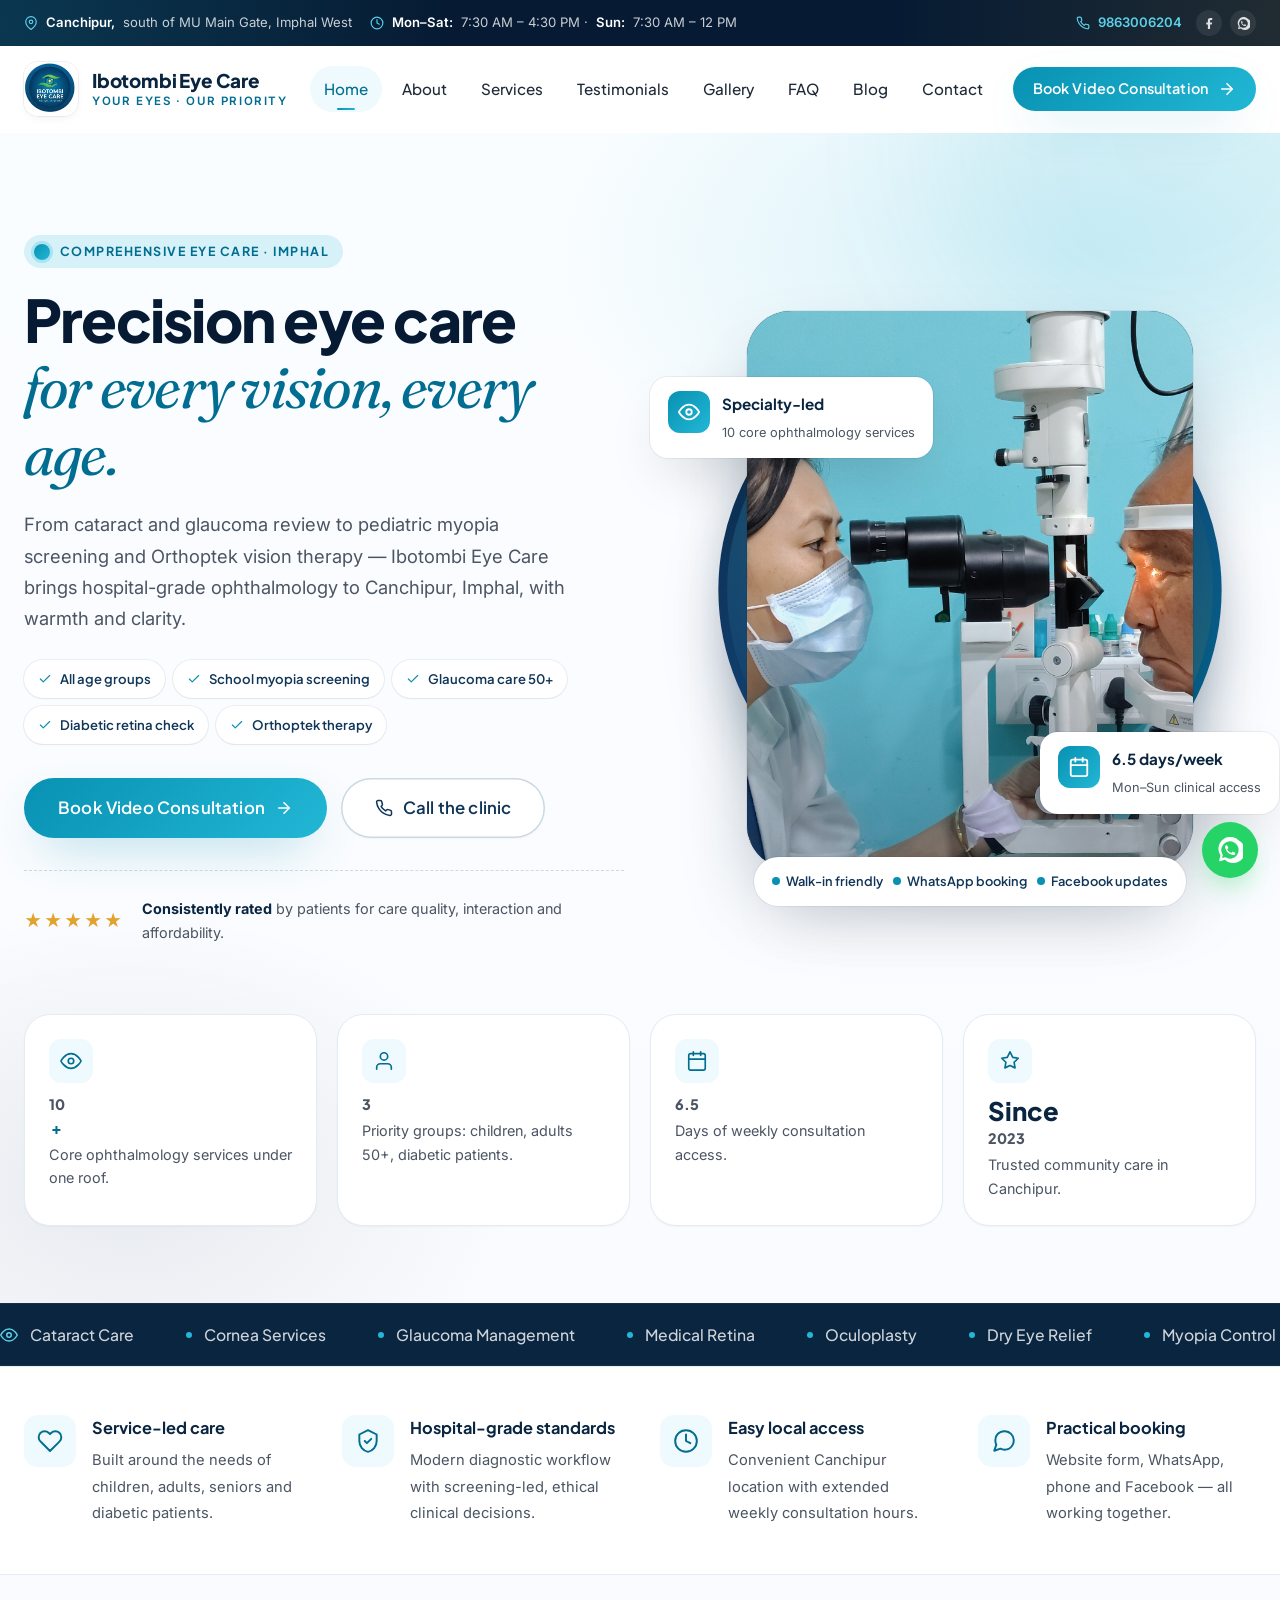
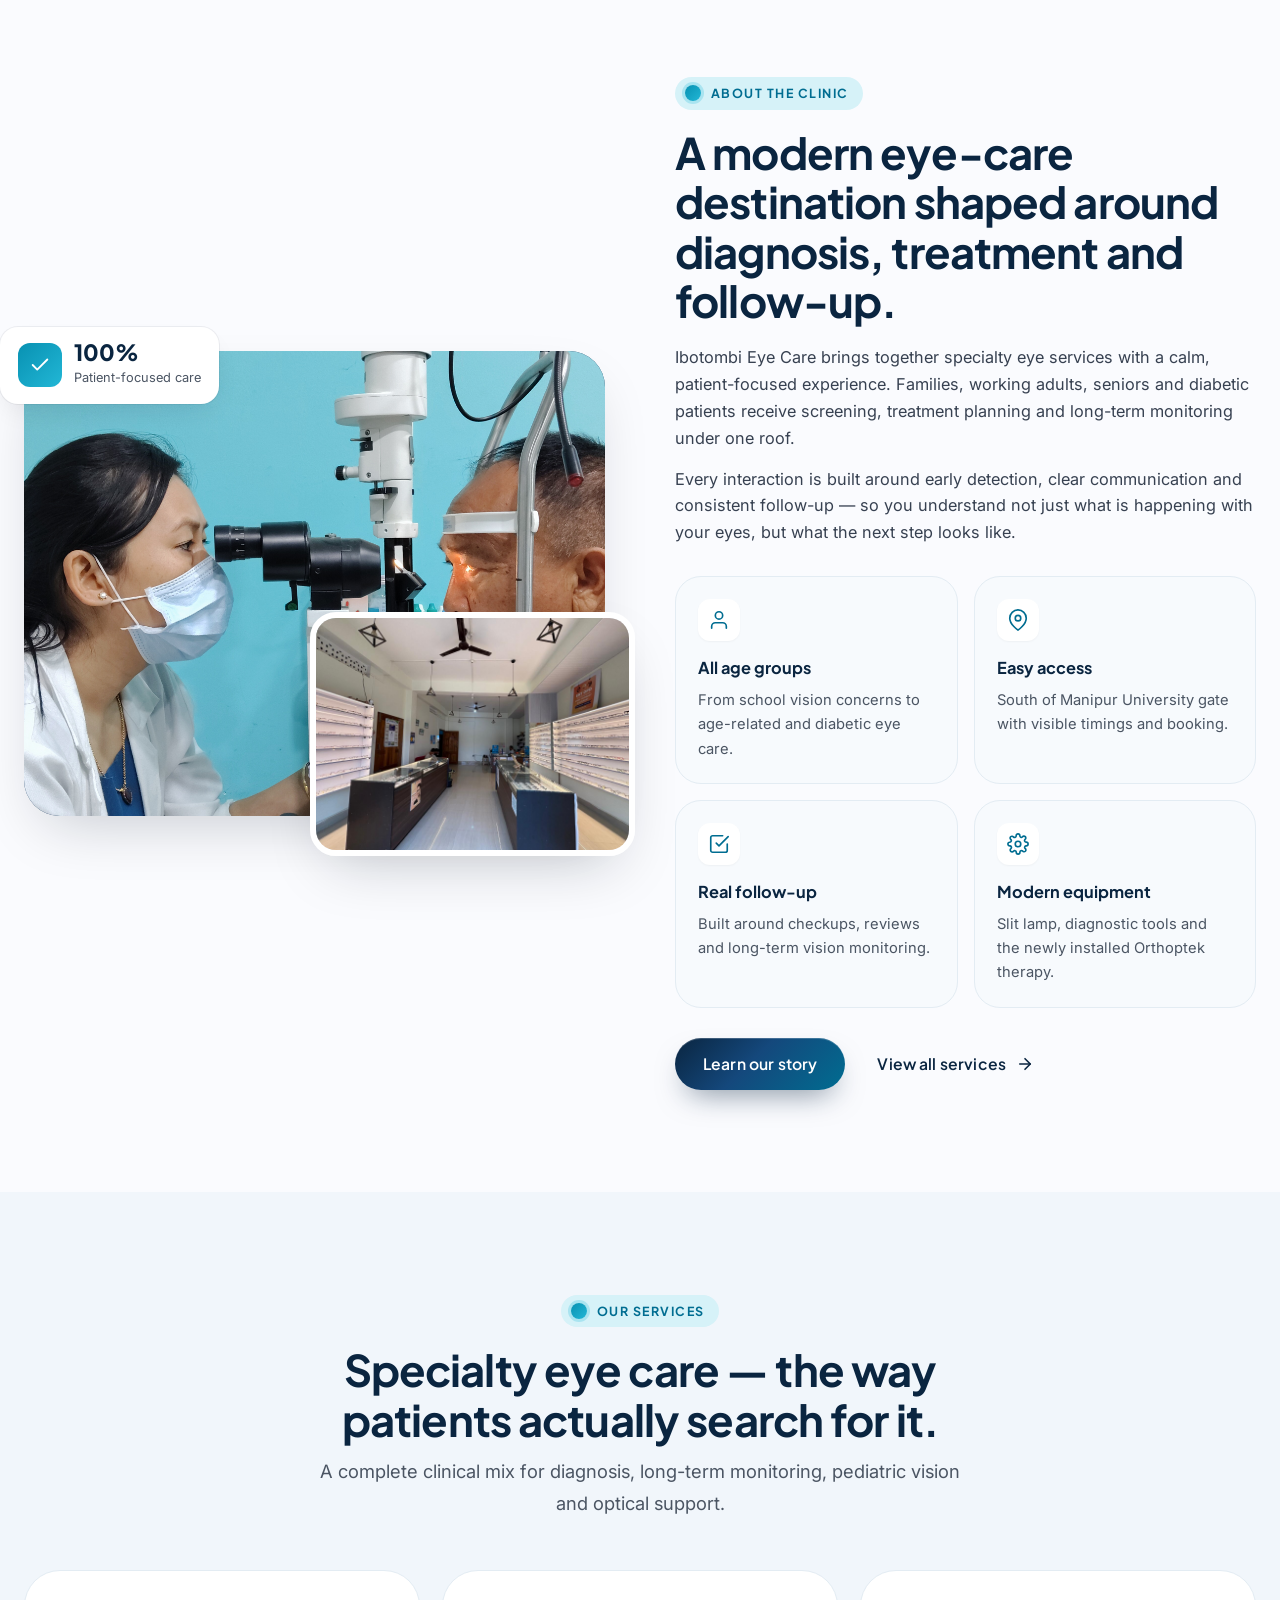
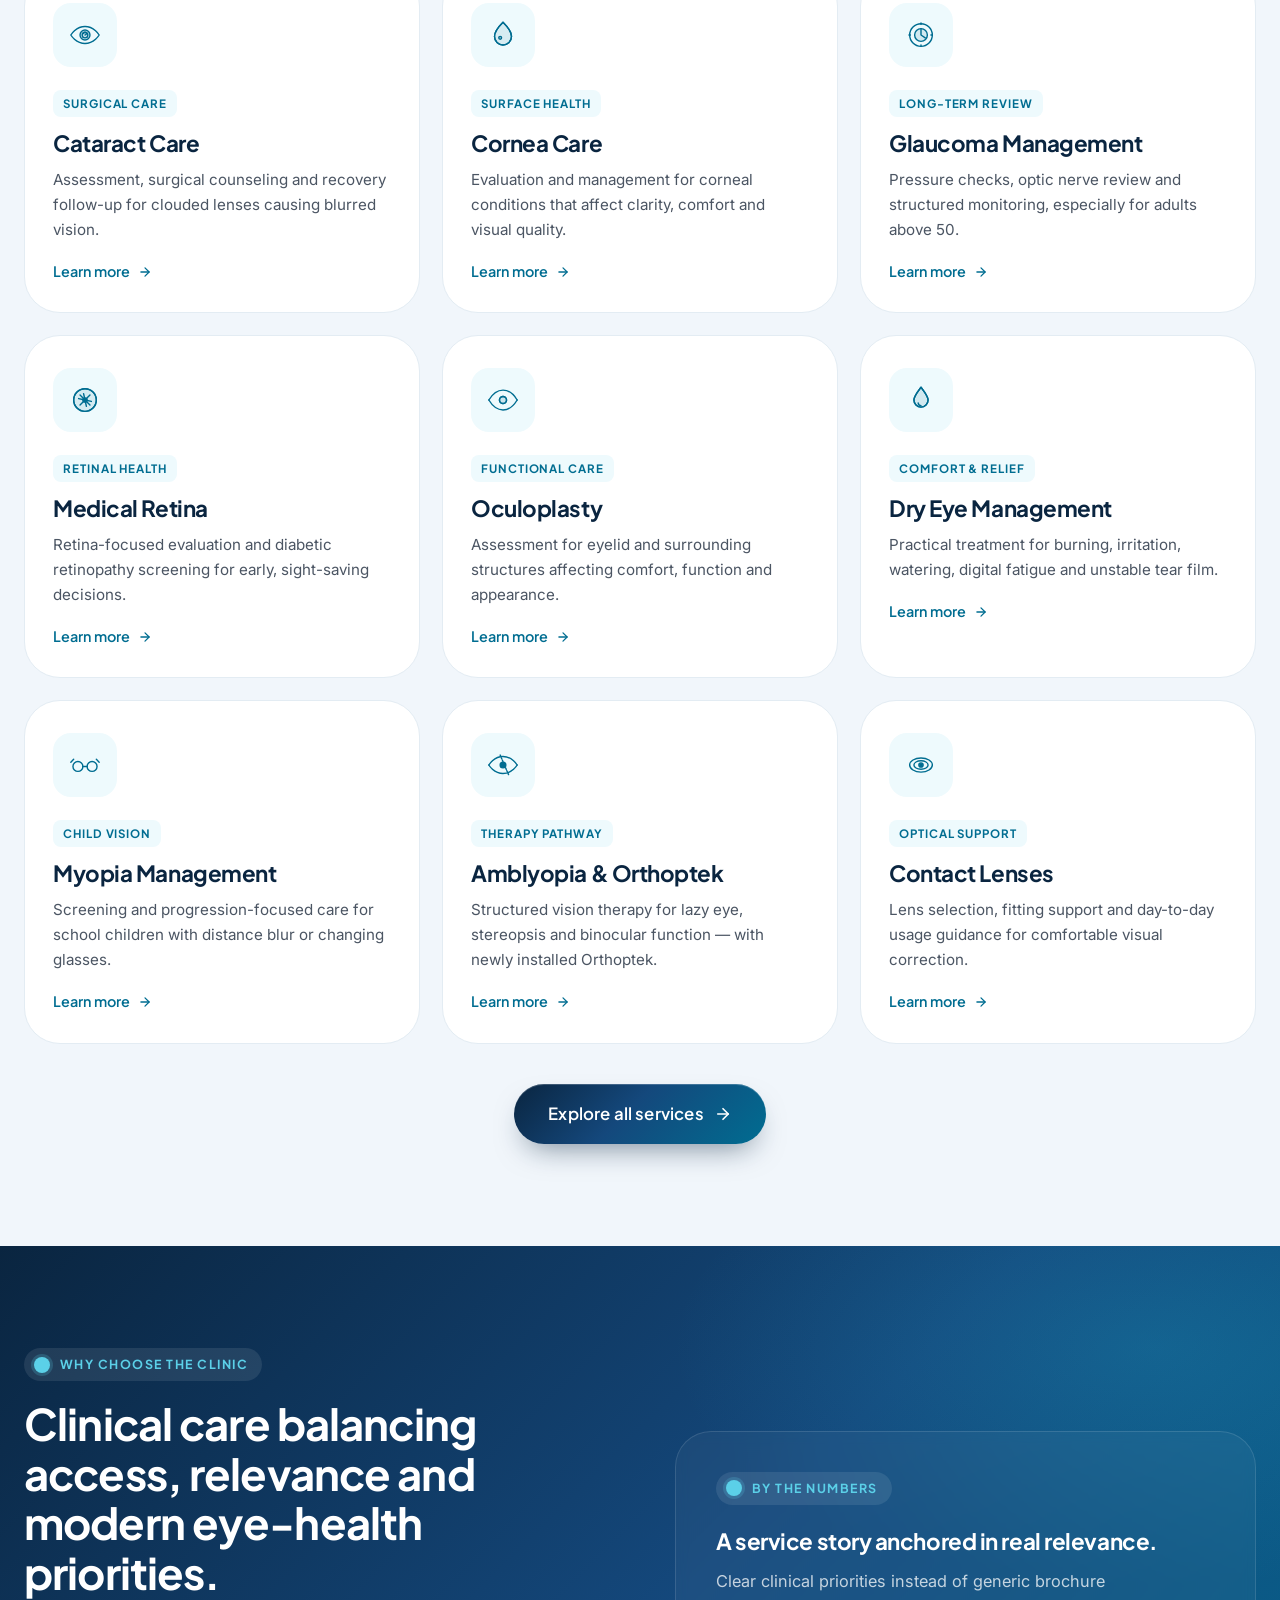
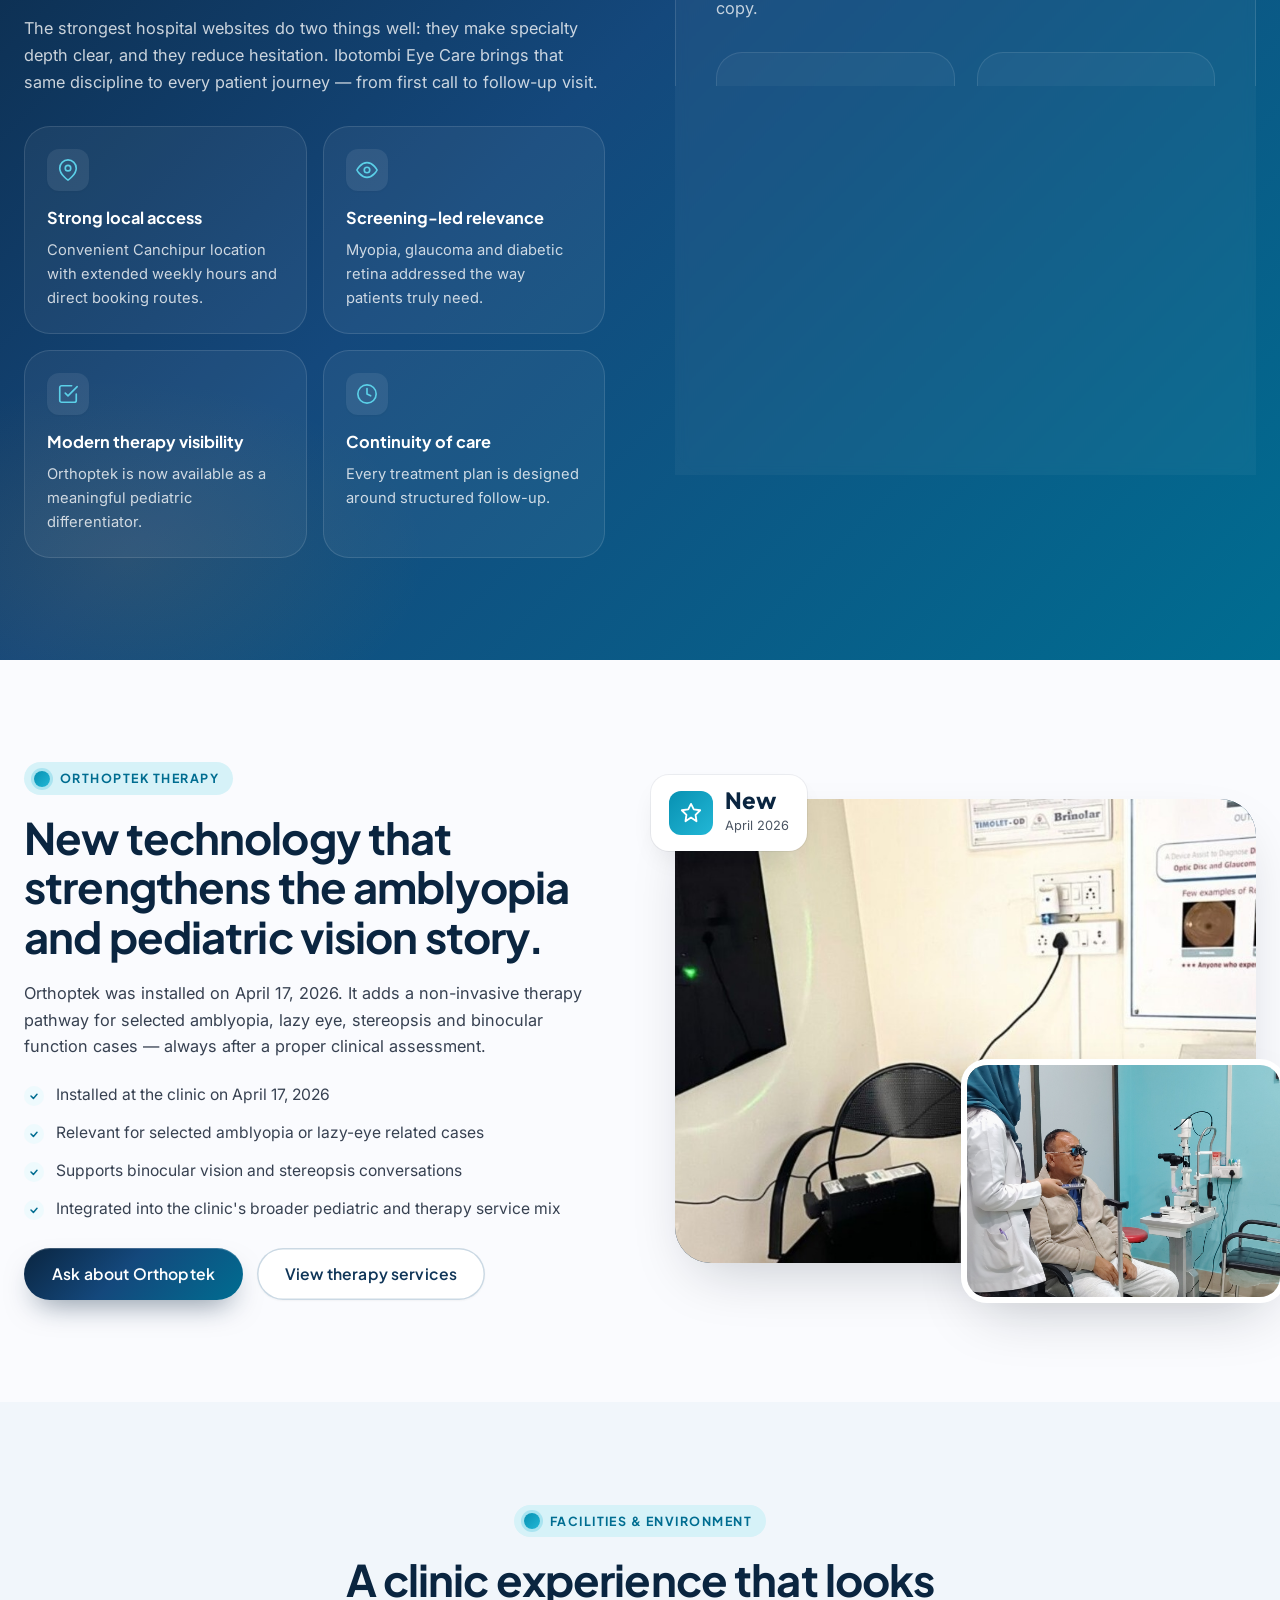
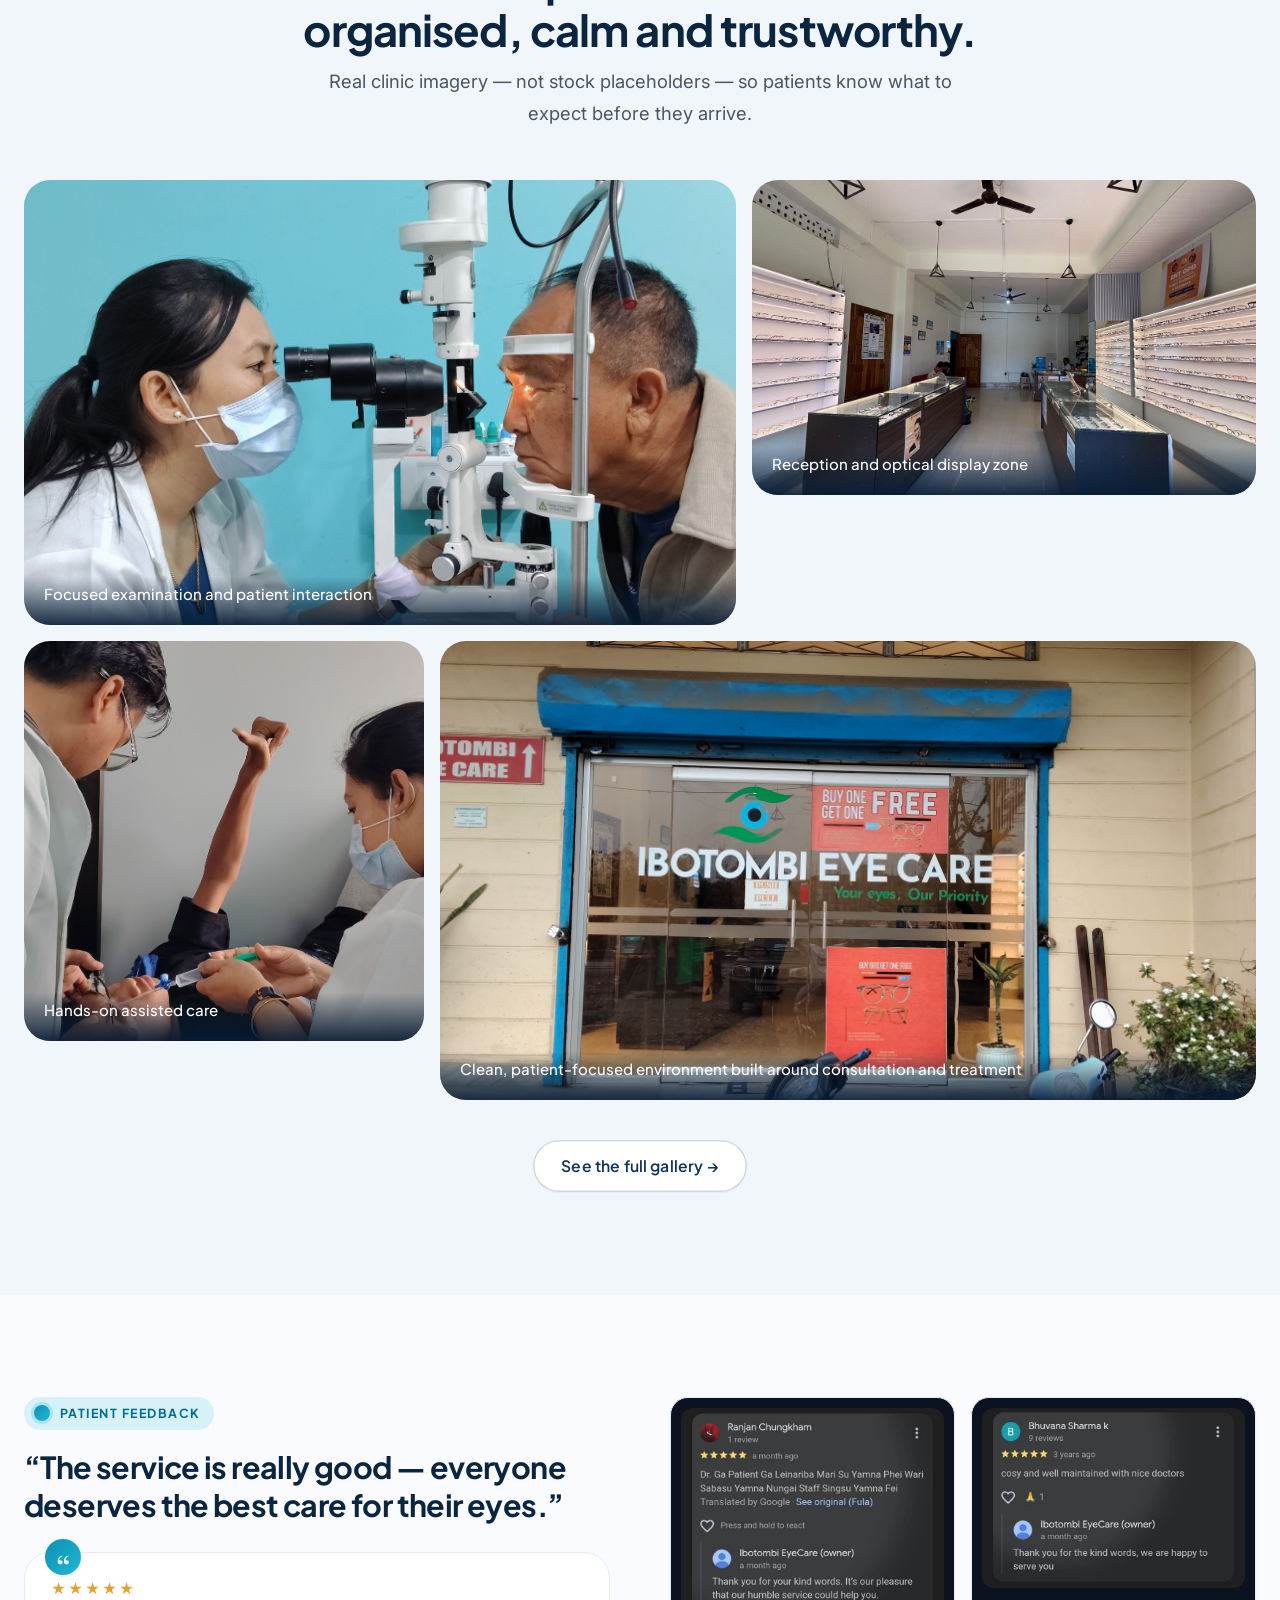
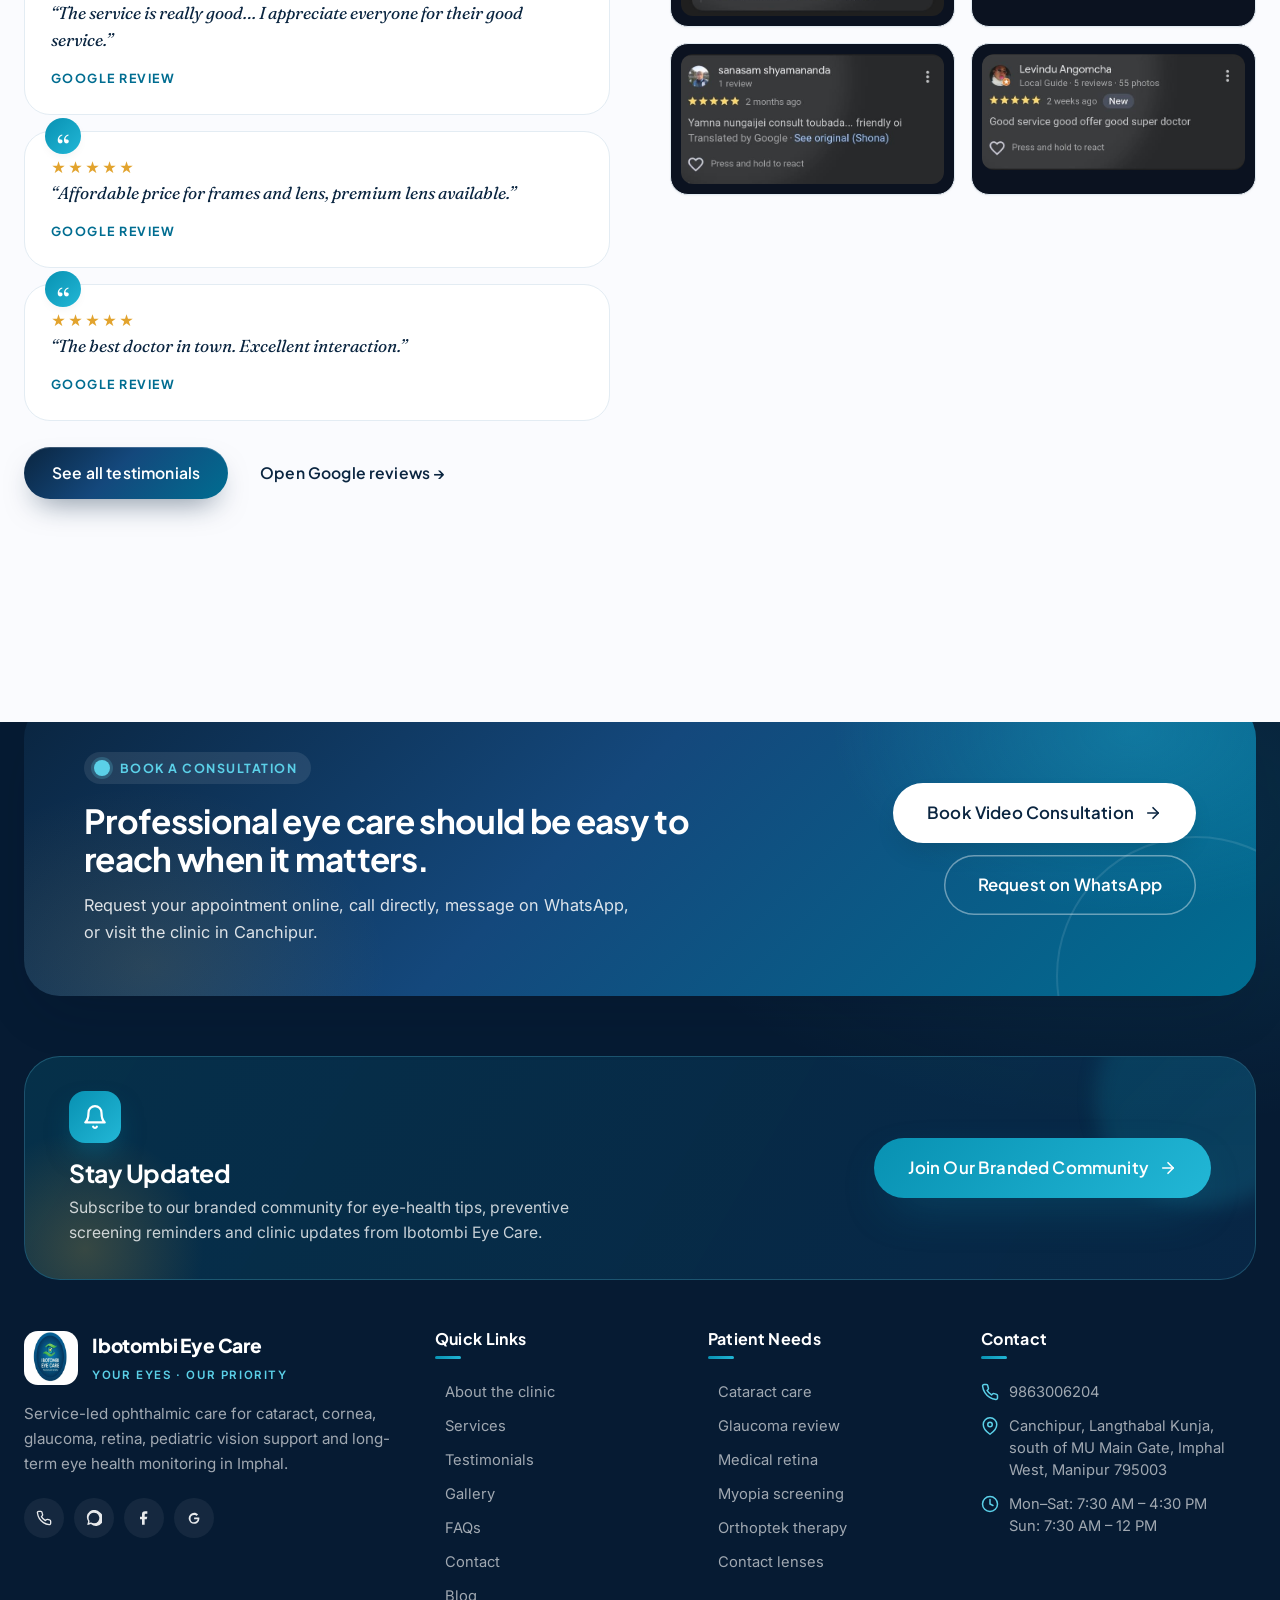
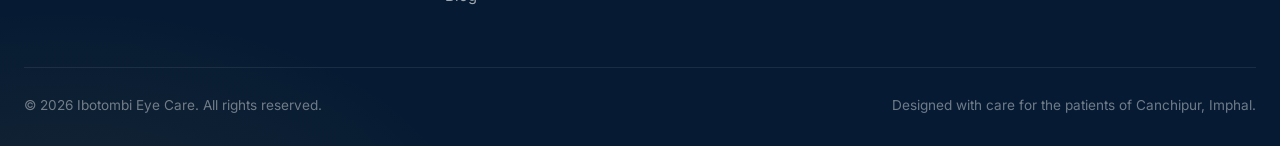
==== index.html @ ac4aa9ad "Initial commit: Ibotombi Eye Care website - Seven pages (home, about, services, testimonials, galler" ====
<!DOCTYPE html>
<html lang="en">
<head>
  <meta charset="UTF-8">
  <meta name="viewport" content="width=device-width, initial-scale=1.0">
  <title>Ibotombi Eye Care | Comprehensive Eye Clinic in Canchipur, Imphal</title>
  <meta name="description" content="Ibotombi Eye Care is a modern ophthalmology clinic in Canchipur, Imphal offering cataract, cornea, glaucoma, retina, dry eye, myopia, amblyopia, Orthoptek therapy and contact lens services for all ages.">
  <meta name="theme-color" content="#0A2540">
  <meta property="og:title" content="Ibotombi Eye Care — Your eyes, Our priority">
  <meta property="og:description" content="Specialty eye care in Imphal: cataract, glaucoma, retina, pediatric vision and Orthoptek therapy.">
  <meta property="og:image" content="assets/images/clinic_photos/IMG_20260328_111314.jpg">
  <link rel="icon" href="assets/images/logo.jpeg">
  <link rel="stylesheet" href="assets/css/site.css">
</head>
<body>
  <!-- Preloader -->
  <div class="preloader" id="preloader" role="status" aria-live="polite" aria-label="Loading Ibotombi Eye Care">
    <div class="preloader-stage">
      <div class="preloader-visual">
        <svg class="preloader-ring" viewBox="0 0 100 100" aria-hidden="true">
          <defs>
            <linearGradient id="pl-ring-grad" x1="0" y1="0" x2="1" y2="1">
              <stop offset="0%"  stop-color="#22B7D6"/>
              <stop offset="50%" stop-color="#0891B2"/>
              <stop offset="100%" stop-color="#14487C"/>
            </linearGradient>
          </defs>
          <circle cx="50" cy="50" r="46" stroke="url(#pl-ring-grad)" stroke-width="2.2" stroke-dasharray="4 10"/>
        </svg>
        <svg class="preloader-ring-inner" viewBox="0 0 100 100" aria-hidden="true">
          <circle cx="50" cy="50" r="44" stroke="rgba(91,208,232,0.45)" stroke-width="1.2" stroke-dasharray="2 5"/>
        </svg>
        <div class="preloader-halo" aria-hidden="true"></div>
        <div class="preloader-logo">
          <img src="assets/images/logo.jpeg" alt="Ibotombi Eye Care logo">
        </div>
      </div>
      <div class="preloader-text">
        <strong>Ibotombi Eye Care</strong>
        <span class="preloader-status">Loading<span class="preloader-dots"><i></i><i></i><i></i></span></span>
      </div>
      <div class="preloader-bar" aria-hidden="true"></div>
    </div>
  </div>

  <!-- Topbar -->
  <div class="topbar">
    <div class="container topbar-inner">
      <div class="topbar-note">
        <span>
          <svg viewBox="0 0 24 24" fill="none" stroke="currentColor" stroke-width="2" stroke-linecap="round" stroke-linejoin="round"><path d="M21 10c0 7-9 13-9 13s-9-6-9-13a9 9 0 1 1 18 0z"/><circle cx="12" cy="10" r="3"/></svg>
          <strong>Canchipur,</strong> south of MU Main Gate, Imphal West
        </span>
        <span>
          <svg viewBox="0 0 24 24" fill="none" stroke="currentColor" stroke-width="2" stroke-linecap="round" stroke-linejoin="round"><circle cx="12" cy="12" r="10"/><polyline points="12 6 12 12 16 14"/></svg>
          <strong>Mon–Sat:</strong> 7:30 AM – 4:30 PM · <strong>Sun:</strong> 7:30 AM – 12 PM
        </span>
      </div>
      <div class="topbar-actions">
        <a class="topbar-link" href="tel:+919863006204">
          <svg viewBox="0 0 24 24" fill="none" stroke="currentColor" stroke-width="2" stroke-linecap="round" stroke-linejoin="round"><path d="M22 16.92v3a2 2 0 0 1-2.18 2 19.79 19.79 0 0 1-8.63-3.07 19.5 19.5 0 0 1-6-6A19.79 19.79 0 0 1 2.12 4.18 2 2 0 0 1 4.11 2h3a2 2 0 0 1 2 1.72 12.84 12.84 0 0 0 .7 2.81 2 2 0 0 1-.45 2.11L8.09 9.91a16 16 0 0 0 6 6l1.27-1.27a2 2 0 0 1 2.11-.45 12.84 12.84 0 0 0 2.81.7A2 2 0 0 1 22 16.92z"/></svg>
          9863006204
        </a>
        <span class="topbar-socials">
          <a href="https://www.facebook.com/profile.php?id=61552895129719" target="_blank" rel="noopener" aria-label="Facebook">
            <svg viewBox="0 0 24 24" fill="currentColor"><path d="M13 22v-8h3l1-4h-4V7.5c0-1.1.3-2 2-2h2V2h-3.2C10.3 2 9 3.7 9 6.2V10H6v4h3v8h4z"/></svg>
          </a>
          <a href="https://wa.me/919863006204" target="_blank" rel="noopener" aria-label="WhatsApp">
            <svg viewBox="0 0 24 24" fill="currentColor"><path d="M20.5 3.5A11 11 0 0 0 3.2 17l-1.2 4.6a.6.6 0 0 0 .75.75L7.4 21A11 11 0 1 0 20.5 3.5zM12 20a8 8 0 0 1-4.2-1.2l-.3-.2-2.8.7.7-2.7-.2-.3A8 8 0 1 1 12 20zm4.4-5.7-1.7-.8c-.2-.1-.4 0-.5.1l-.7.9c-.1.1-.2.1-.4.1-1.2-.4-2.7-1.4-3.6-2.9-.1-.2 0-.4.1-.5l.6-.7c.1-.1.2-.3.2-.4 0-.1 0-.3-.1-.4l-.7-1.7c-.1-.3-.4-.4-.6-.4H8.6c-.2 0-.5.1-.6.3-.2.3-.5.8-.5 1.5 0 .9.6 2 .7 2.1C8.3 12.5 10 15 12.5 16c2.1.8 2.5.7 3 .6.4-.1 1.1-.5 1.3-1 .2-.5.2-.9.1-1-.1-.1-.2-.1-.5-.3z"/></svg>
          </a>
        </span>
      </div>
    </div>
  </div>

  <!-- Header -->
  <header class="site-header">
    <div class="container">
      <div class="nav-shell">
        <a class="brand" href="index.html" aria-label="Ibotombi Eye Care home">
          <span class="brand-logo"><img src="assets/images/logo.jpeg" alt="Ibotombi Eye Care logo"></span>
          <span class="brand-text">
            <span class="brand-title">Ibotombi Eye Care</span>
            <span class="brand-tag">Your eyes · Our priority</span>
          </span>
        </a>
        <button class="nav-toggle" type="button" aria-expanded="false" aria-label="Toggle navigation">
          <span></span>
        </button>
        <nav class="site-nav" aria-label="Primary navigation">
          <a href="index.html" aria-current="page">Home</a>
          <a href="about.html">About</a>
          <a href="services.html">Services</a>
          <a href="testimonial.html">Testimonials</a>
          <a href="Gallery.html">Gallery</a>
          <a href="faq.html">FAQ</a>
          <a href="https://nreags.exlyapp.com/blog" target="_blank" rel="noopener">Blog</a>
          <a href="contact.html">Contact</a>
          <a class="button button-accent button-small" href="https://nreags.exlyapp.com/checkout/cd180bd2-48e8-440b-acac-ac3afd5694f4" target="_blank" rel="noopener">Book Video Consultation <svg viewBox="0 0 24 24" fill="none" stroke="currentColor" stroke-width="2.2" stroke-linecap="round" stroke-linejoin="round"><line x1="5" y1="12" x2="19" y2="12"/><polyline points="12 5 19 12 12 19"/></svg></a>
        </nav>
      </div>
    </div>
  </header>

  <main>

    <!-- =================== HERO =================== -->
    <section class="hero">
      <div class="container">
        <div class="hero-grid">
          <div class="hero-copy reveal">
            <span class="eyebrow">Comprehensive Eye Care · Imphal</span>
            <h1>
              Precision eye care
              <span class="accent-serif">for every vision, every age.</span>
            </h1>
            <p class="lead">
              From cataract and glaucoma review to pediatric myopia screening and Orthoptek
              vision therapy — Ibotombi Eye Care brings hospital-grade ophthalmology to
              Canchipur, Imphal, with warmth and clarity.
            </p>

            <div class="hero-badges">
              <span class="hero-badge">
                <svg viewBox="0 0 24 24" fill="none" stroke="currentColor" stroke-width="2" stroke-linecap="round" stroke-linejoin="round"><polyline points="20 6 9 17 4 12"/></svg>
                All age groups
              </span>
              <span class="hero-badge">
                <svg viewBox="0 0 24 24" fill="none" stroke="currentColor" stroke-width="2" stroke-linecap="round" stroke-linejoin="round"><polyline points="20 6 9 17 4 12"/></svg>
                School myopia screening
              </span>
              <span class="hero-badge">
                <svg viewBox="0 0 24 24" fill="none" stroke="currentColor" stroke-width="2" stroke-linecap="round" stroke-linejoin="round"><polyline points="20 6 9 17 4 12"/></svg>
                Glaucoma care 50+
              </span>
              <span class="hero-badge">
                <svg viewBox="0 0 24 24" fill="none" stroke="currentColor" stroke-width="2" stroke-linecap="round" stroke-linejoin="round"><polyline points="20 6 9 17 4 12"/></svg>
                Diabetic retina check
              </span>
              <span class="hero-badge">
                <svg viewBox="0 0 24 24" fill="none" stroke="currentColor" stroke-width="2" stroke-linecap="round" stroke-linejoin="round"><polyline points="20 6 9 17 4 12"/></svg>
                Orthoptek therapy
              </span>
            </div>

            <div class="hero-actions">
              <a class="button button-accent button-large" href="https://nreags.exlyapp.com/checkout/cd180bd2-48e8-440b-acac-ac3afd5694f4" target="_blank" rel="noopener">Book Video Consultation <svg viewBox="0 0 24 24" fill="none" stroke="currentColor" stroke-width="2.2" stroke-linecap="round" stroke-linejoin="round"><line x1="5" y1="12" x2="19" y2="12"/><polyline points="12 5 19 12 12 19"/></svg></a>
              <a class="button button-secondary button-large" href="tel:+919863006204">
                <svg viewBox="0 0 24 24" fill="none" stroke="currentColor" stroke-width="2" stroke-linecap="round" stroke-linejoin="round"><path d="M22 16.92v3a2 2 0 0 1-2.18 2 19.79 19.79 0 0 1-8.63-3.07 19.5 19.5 0 0 1-6-6A19.79 19.79 0 0 1 2.12 4.18 2 2 0 0 1 4.11 2h3a2 2 0 0 1 2 1.72 12.84 12.84 0 0 0 .7 2.81 2 2 0 0 1-.45 2.11L8.09 9.91a16 16 0 0 0 6 6l1.27-1.27a2 2 0 0 1 2.11-.45 12.84 12.84 0 0 0 2.81.7A2 2 0 0 1 22 16.92z"/></svg>
                Call the clinic
              </a>
            </div>

            <div class="hero-trust">
              <span class="hero-trust-stars">★★★★★</span>
              <span class="hero-trust-copy">
                <strong>Consistently rated</strong> by patients for care quality, interaction and affordability.
              </span>
            </div>
          </div>

          <!-- Hero visual -->
          <div class="hero-visual reveal">
            <div class="hero-orb"></div>

            <div class="hero-photo">
              <img src="assets/images/clinic_photos/IMG_20260328_111314.jpg" alt="Slit lamp eye examination at Ibotombi Eye Care">
            </div>

            <div class="hero-float top-left">
              <span class="hf-icon">
                <!-- Eye -->
                <svg viewBox="0 0 24 24" fill="none" stroke="currentColor" stroke-width="2" stroke-linecap="round" stroke-linejoin="round"><path d="M1 12s4-8 11-8 11 8 11 8-4 8-11 8S1 12 1 12z"/><circle cx="12" cy="12" r="3"/></svg>
              </span>
              <div>
                <strong>Specialty-led</strong>
                <span>10 core ophthalmology services</span>
              </div>
            </div>

            <div class="hero-float bottom-right">
              <span class="hf-icon">
                <!-- Calendar -->
                <svg viewBox="0 0 24 24" fill="none" stroke="currentColor" stroke-width="2" stroke-linecap="round" stroke-linejoin="round"><rect x="3" y="4" width="18" height="18" rx="2"/><line x1="16" y1="2" x2="16" y2="6"/><line x1="8" y1="2" x2="8" y2="6"/><line x1="3" y1="10" x2="21" y2="10"/></svg>
              </span>
              <div>
                <strong>6.5 days/week</strong>
                <span>Mon–Sun clinical access</span>
              </div>
            </div>

            <div class="hero-chips">
              <span class="hero-chip"><span class="dot"></span>Walk-in friendly</span>
              <span class="hero-chip"><span class="dot"></span>WhatsApp booking</span>
              <span class="hero-chip"><span class="dot"></span>Facebook updates</span>
            </div>
          </div>
        </div>

        <!-- Metric strip -->
        <div class="hero-metrics" data-stagger>
          <div class="hero-metric reveal">
            <div class="hero-metric-icon">
              <svg viewBox="0 0 24 24" fill="none" stroke="currentColor" stroke-width="1.8" stroke-linecap="round" stroke-linejoin="round"><path d="M1 12s4-8 11-8 11 8 11 8-4 8-11 8S1 12 1 12z"/><circle cx="12" cy="12" r="3"/></svg>
            </div>
            <strong><span data-count="10">0</span><span class="unit">+</span></strong>
            <span>Core ophthalmology services under one roof.</span>
          </div>
          <div class="hero-metric reveal">
            <div class="hero-metric-icon">
              <svg viewBox="0 0 24 24" fill="none" stroke="currentColor" stroke-width="1.8" stroke-linecap="round" stroke-linejoin="round"><path d="M20 21v-2a4 4 0 0 0-4-4H8a4 4 0 0 0-4 4v2"/><circle cx="12" cy="7" r="4"/></svg>
            </div>
            <strong><span data-count="3">0</span></strong>
            <span>Priority groups: children, adults 50+, diabetic patients.</span>
          </div>
          <div class="hero-metric reveal">
            <div class="hero-metric-icon">
              <svg viewBox="0 0 24 24" fill="none" stroke="currentColor" stroke-width="1.8" stroke-linecap="round" stroke-linejoin="round"><rect x="3" y="4" width="18" height="18" rx="2"/><line x1="16" y1="2" x2="16" y2="6"/><line x1="8" y1="2" x2="8" y2="6"/><line x1="3" y1="10" x2="21" y2="10"/></svg>
            </div>
            <strong><span data-count="6.5">0</span></strong>
            <span>Days of weekly consultation access.</span>
          </div>
          <div class="hero-metric reveal">
            <div class="hero-metric-icon">
              <svg viewBox="0 0 24 24" fill="none" stroke="currentColor" stroke-width="1.8" stroke-linecap="round" stroke-linejoin="round"><path d="M12 2 15 8l6 1-4.5 4.4 1 6.1L12 17l-5.5 2.5 1-6.1L3 9l6-1z"/></svg>
            </div>
            <strong>Since <span data-count="2023">0</span></strong>
            <span>Trusted community care in Canchipur.</span>
          </div>
        </div>
      </div>
    </section>

    <!-- Marquee -->
    <div class="marquee" aria-hidden="true">
      <div class="marquee-track">
        <span class="marquee-item"><svg viewBox="0 0 24 24" fill="none" stroke="currentColor" stroke-width="2" stroke-linecap="round" stroke-linejoin="round"><path d="M1 12s4-8 11-8 11 8 11 8-4 8-11 8S1 12 1 12z"/><circle cx="12" cy="12" r="3"/></svg>Cataract Care</span>
        <span class="marquee-item"><span class="dot"></span>Cornea Services</span>
        <span class="marquee-item"><span class="dot"></span>Glaucoma Management</span>
        <span class="marquee-item"><span class="dot"></span>Medical Retina</span>
        <span class="marquee-item"><span class="dot"></span>Oculoplasty</span>
        <span class="marquee-item"><span class="dot"></span>Dry Eye Relief</span>
        <span class="marquee-item"><span class="dot"></span>Myopia Control</span>
        <span class="marquee-item"><span class="dot"></span>Amblyopia Therapy</span>
        <span class="marquee-item"><span class="dot"></span>Contact Lenses</span>
        <span class="marquee-item"><span class="dot"></span>Orthoptek Therapy</span>
        <span class="marquee-item"><span class="dot"></span>Cornea Crosslinking</span>
      </div>
    </div>

    <!-- =================== PILLARS =================== -->
    <section class="pillars">
      <div class="container">
        <div class="pillars-inner" data-stagger>
          <div class="pillar reveal">
            <div class="pillar-icon">
              <svg viewBox="0 0 24 24" fill="none" stroke="currentColor" stroke-width="1.8" stroke-linecap="round" stroke-linejoin="round"><path d="M20.84 4.6a5.5 5.5 0 0 0-7.78 0L12 5.67l-1.06-1.07a5.5 5.5 0 0 0-7.78 7.78l1.06 1.06L12 21.23l7.78-7.78 1.06-1.06a5.5 5.5 0 0 0 0-7.78z"/></svg>
            </div>
            <div>
              <strong>Service-led care</strong>
              <span>Built around the needs of children, adults, seniors and diabetic patients.</span>
            </div>
          </div>
          <div class="pillar reveal">
            <div class="pillar-icon">
              <svg viewBox="0 0 24 24" fill="none" stroke="currentColor" stroke-width="1.8" stroke-linecap="round" stroke-linejoin="round"><path d="M12 2 4 6v6c0 5 3.5 9 8 10 4.5-1 8-5 8-10V6z"/><polyline points="9 12 11 14 15 10"/></svg>
            </div>
            <div>
              <strong>Hospital-grade standards</strong>
              <span>Modern diagnostic workflow with screening-led, ethical clinical decisions.</span>
            </div>
          </div>
          <div class="pillar reveal">
            <div class="pillar-icon">
              <svg viewBox="0 0 24 24" fill="none" stroke="currentColor" stroke-width="1.8" stroke-linecap="round" stroke-linejoin="round"><circle cx="12" cy="12" r="10"/><path d="M12 6v6l4 2"/></svg>
            </div>
            <div>
              <strong>Easy local access</strong>
              <span>Convenient Canchipur location with extended weekly consultation hours.</span>
            </div>
          </div>
          <div class="pillar reveal">
            <div class="pillar-icon">
              <svg viewBox="0 0 24 24" fill="none" stroke="currentColor" stroke-width="1.8" stroke-linecap="round" stroke-linejoin="round"><path d="M21 11.5a8.38 8.38 0 0 1-.9 3.8 8.5 8.5 0 0 1-7.6 4.7 8.38 8.38 0 0 1-3.8-.9L3 21l1.9-5.7a8.38 8.38 0 0 1-.9-3.8 8.5 8.5 0 0 1 4.7-7.6 8.38 8.38 0 0 1 3.8-.9h.5a8.48 8.48 0 0 1 8 8v.5z"/></svg>
            </div>
            <div>
              <strong>Practical booking</strong>
              <span>Website form, WhatsApp, phone and Facebook — all working together.</span>
            </div>
          </div>
        </div>
      </div>
    </section>

    <!-- =================== ABOUT =================== -->
    <section class="section">
      <div class="container">
        <div class="split">
          <div class="split-media reveal">
            <div class="split-media-main">
              <img src="assets/images/clinic_photos/IMG_20260328_111314.jpg" alt="Slit lamp assessment at Ibotombi Eye Care" loading="lazy">
            </div>
            <div class="split-media-accent">
              <img src="assets/images/clinic_photos/WhatsApp Image 2026-03-28 at 10.54.59.jpeg" alt="Optical and reception area" loading="lazy">
            </div>
            <div class="split-media-badge">
              <span class="icon">
                <svg viewBox="0 0 24 24" fill="none" stroke="currentColor" stroke-width="2" stroke-linecap="round" stroke-linejoin="round"><polyline points="20 6 9 17 4 12"/></svg>
              </span>
              <div>
                <strong>100%</strong>
                <span>Patient-focused care</span>
              </div>
            </div>
          </div>

          <div class="split-copy reveal">
            <span class="eyebrow">About the clinic</span>
            <h2>A modern eye-care destination shaped around diagnosis, treatment and follow-up.</h2>
            <p>
              Ibotombi Eye Care brings together specialty eye services with a calm, patient-focused
              experience. Families, working adults, seniors and diabetic patients receive screening,
              treatment planning and long-term monitoring under one roof.
            </p>
            <p>
              Every interaction is built around early detection, clear communication and consistent
              follow-up — so you understand not just what is happening with your eyes, but what the
              next step looks like.
            </p>

            <div class="benefit-grid">
              <div class="benefit-item">
                <div class="benefit-item-icon">
                  <svg viewBox="0 0 24 24" fill="none" stroke="currentColor" stroke-width="1.8" stroke-linecap="round" stroke-linejoin="round"><path d="M20 21v-2a4 4 0 0 0-4-4H8a4 4 0 0 0-4 4v2"/><circle cx="12" cy="7" r="4"/></svg>
                </div>
                <strong>All age groups</strong>
                <p>From school vision concerns to age-related and diabetic eye care.</p>
              </div>
              <div class="benefit-item">
                <div class="benefit-item-icon">
                  <svg viewBox="0 0 24 24" fill="none" stroke="currentColor" stroke-width="1.8" stroke-linecap="round" stroke-linejoin="round"><path d="M21 10c0 7-9 13-9 13s-9-6-9-13a9 9 0 1 1 18 0z"/><circle cx="12" cy="10" r="3"/></svg>
                </div>
                <strong>Easy access</strong>
                <p>South of Manipur University gate with visible timings and booking.</p>
              </div>
              <div class="benefit-item">
                <div class="benefit-item-icon">
                  <svg viewBox="0 0 24 24" fill="none" stroke="currentColor" stroke-width="1.8" stroke-linecap="round" stroke-linejoin="round"><polyline points="9 11 12 14 22 4"/><path d="M21 12v7a2 2 0 0 1-2 2H5a2 2 0 0 1-2-2V5a2 2 0 0 1 2-2h11"/></svg>
                </div>
                <strong>Real follow-up</strong>
                <p>Built around checkups, reviews and long-term vision monitoring.</p>
              </div>
              <div class="benefit-item">
                <div class="benefit-item-icon">
                  <svg viewBox="0 0 24 24" fill="none" stroke="currentColor" stroke-width="1.8" stroke-linecap="round" stroke-linejoin="round"><circle cx="12" cy="12" r="3"/><path d="M19.4 15a1.7 1.7 0 0 0 .3 1.8l.1.1a2 2 0 1 1-2.8 2.8l-.1-.1a1.7 1.7 0 0 0-1.8-.3 1.7 1.7 0 0 0-1 1.5V21a2 2 0 1 1-4 0v-.1A1.7 1.7 0 0 0 9 19.4a1.7 1.7 0 0 0-1.8.3l-.1.1a2 2 0 1 1-2.8-2.8l.1-.1a1.7 1.7 0 0 0 .3-1.8 1.7 1.7 0 0 0-1.5-1H3a2 2 0 1 1 0-4h.1A1.7 1.7 0 0 0 4.6 9a1.7 1.7 0 0 0-.3-1.8l-.1-.1a2 2 0 1 1 2.8-2.8l.1.1a1.7 1.7 0 0 0 1.8.3H9a1.7 1.7 0 0 0 1-1.5V3a2 2 0 1 1 4 0v.1a1.7 1.7 0 0 0 1 1.5 1.7 1.7 0 0 0 1.8-.3l.1-.1a2 2 0 1 1 2.8 2.8l-.1.1a1.7 1.7 0 0 0-.3 1.8V9a1.7 1.7 0 0 0 1.5 1H21a2 2 0 1 1 0 4h-.1a1.7 1.7 0 0 0-1.5 1z"/></svg>
                </div>
                <strong>Modern equipment</strong>
                <p>Slit lamp, diagnostic tools and the newly installed Orthoptek therapy.</p>
              </div>
            </div>

            <div class="hero-actions" style="margin-top: 30px;">
              <a class="button button-primary" href="about.html">Learn our story</a>
              <a class="button button-ghost" href="services.html">
                View all services
                <svg viewBox="0 0 24 24" fill="none" stroke="currentColor" stroke-width="2.2" stroke-linecap="round" stroke-linejoin="round"><line x1="5" y1="12" x2="19" y2="12"/><polyline points="12 5 19 12 12 19"/></svg>
              </a>
            </div>
          </div>
        </div>
      </div>
    </section>

    <!-- =================== SERVICES =================== -->
    <section class="section" style="background: var(--bg-soft);">
      <div class="container">
        <div class="section-header center reveal">
          <span class="eyebrow">Our services</span>
          <h2>Specialty eye care — the way patients actually search for it.</h2>
          <p class="lead">A complete clinical mix for diagnosis, long-term monitoring, pediatric vision and optical support.</p>
        </div>

        <div class="service-grid" data-stagger>
          <!-- Cataract -->
          <article class="service-card reveal">
            <div class="service-icon">
              <svg viewBox="0 0 48 48" fill="none" stroke="currentColor" stroke-width="2" stroke-linecap="round" stroke-linejoin="round"><path d="M4 24s7-12 20-12 20 12 20 12-7 12-20 12S4 24 4 24z"/><circle cx="24" cy="24" r="7" fill="currentColor" fill-opacity="0.12"/><circle cx="24" cy="24" r="4"/><path d="M22 22a2 2 0 1 1 2 2" /></svg>
            </div>
            <span class="service-tag">Surgical care</span>
            <h3>Cataract Care</h3>
            <p>Assessment, surgical counseling and recovery follow-up for clouded lenses causing blurred vision.</p>
            <a class="service-card-link" href="services.html">Learn more <svg viewBox="0 0 24 24" fill="none" stroke="currentColor" stroke-width="2.2" stroke-linecap="round" stroke-linejoin="round"><line x1="5" y1="12" x2="19" y2="12"/><polyline points="12 5 19 12 12 19"/></svg></a>
          </article>

          <!-- Cornea -->
          <article class="service-card reveal">
            <div class="service-icon">
              <svg viewBox="0 0 48 48" fill="none" stroke="currentColor" stroke-width="2" stroke-linecap="round" stroke-linejoin="round"><path d="M24 6c-8 8-12 14-12 20a12 12 0 0 0 24 0c0-6-4-12-12-20z" fill="currentColor" fill-opacity="0.1"/><path d="M24 6c-8 8-12 14-12 20a12 12 0 0 0 24 0c0-6-4-12-12-20z"/><circle cx="20" cy="28" r="2"/></svg>
            </div>
            <span class="service-tag">Surface health</span>
            <h3>Cornea Care</h3>
            <p>Evaluation and management for corneal conditions that affect clarity, comfort and visual quality.</p>
            <a class="service-card-link" href="services.html">Learn more <svg viewBox="0 0 24 24" fill="none" stroke="currentColor" stroke-width="2.2" stroke-linecap="round" stroke-linejoin="round"><line x1="5" y1="12" x2="19" y2="12"/><polyline points="12 5 19 12 12 19"/></svg></a>
          </article>

          <!-- Glaucoma -->
          <article class="service-card reveal">
            <div class="service-icon">
              <svg viewBox="0 0 48 48" fill="none" stroke="currentColor" stroke-width="2" stroke-linecap="round" stroke-linejoin="round"><circle cx="24" cy="24" r="16"/><circle cx="24" cy="24" r="9" fill="currentColor" fill-opacity="0.12"/><path d="M24 15v9l6 4"/><path d="M7 24h3M38 24h3M24 7v3M24 38v3" stroke-dasharray="2 2"/></svg>
            </div>
            <span class="service-tag">Long-term review</span>
            <h3>Glaucoma Management</h3>
            <p>Pressure checks, optic nerve review and structured monitoring, especially for adults above 50.</p>
            <a class="service-card-link" href="services.html">Learn more <svg viewBox="0 0 24 24" fill="none" stroke="currentColor" stroke-width="2.2" stroke-linecap="round" stroke-linejoin="round"><line x1="5" y1="12" x2="19" y2="12"/><polyline points="12 5 19 12 12 19"/></svg></a>
          </article>

          <!-- Medical Retina -->
          <article class="service-card reveal">
            <div class="service-icon">
              <svg viewBox="0 0 48 48" fill="none" stroke="currentColor" stroke-width="2" stroke-linecap="round" stroke-linejoin="round"><circle cx="24" cy="24" r="16" fill="currentColor" fill-opacity="0.1"/><circle cx="24" cy="24" r="16"/><circle cx="24" cy="24" r="3" fill="currentColor"/><path d="M24 24l7 7M24 24l-7-7M24 24l-7 7M24 24l7-7"/><path d="M24 24l9 2M24 24l-9 -2M24 24l2 9M24 24l-2 -9"/></svg>
            </div>
            <span class="service-tag">Retinal health</span>
            <h3>Medical Retina</h3>
            <p>Retina-focused evaluation and diabetic retinopathy screening for early, sight-saving decisions.</p>
            <a class="service-card-link" href="services.html">Learn more <svg viewBox="0 0 24 24" fill="none" stroke="currentColor" stroke-width="2.2" stroke-linecap="round" stroke-linejoin="round"><line x1="5" y1="12" x2="19" y2="12"/><polyline points="12 5 19 12 12 19"/></svg></a>
          </article>

          <!-- Oculoplasty -->
          <article class="service-card reveal">
            <div class="service-icon">
              <svg viewBox="0 0 48 48" fill="none" stroke="currentColor" stroke-width="2" stroke-linecap="round" stroke-linejoin="round"><path d="M4 24c6-10 14-14 20-14s14 4 20 14"/><path d="M4 24c6 10 14 14 20 14s14-4 20-14"/><circle cx="24" cy="24" r="5" fill="currentColor" fill-opacity="0.15"/><circle cx="24" cy="24" r="5"/></svg>
            </div>
            <span class="service-tag">Functional care</span>
            <h3>Oculoplasty</h3>
            <p>Assessment for eyelid and surrounding structures affecting comfort, function and appearance.</p>
            <a class="service-card-link" href="services.html">Learn more <svg viewBox="0 0 24 24" fill="none" stroke="currentColor" stroke-width="2.2" stroke-linecap="round" stroke-linejoin="round"><line x1="5" y1="12" x2="19" y2="12"/><polyline points="12 5 19 12 12 19"/></svg></a>
          </article>

          <!-- Dry Eye -->
          <article class="service-card reveal">
            <div class="service-icon">
              <svg viewBox="0 0 48 48" fill="none" stroke="currentColor" stroke-width="2" stroke-linecap="round" stroke-linejoin="round"><path d="M24 6c-6 8-10 13-10 18a10 10 0 0 0 20 0c0-5-4-10-10-18z" fill="currentColor" fill-opacity="0.12"/><path d="M24 6c-6 8-10 13-10 18a10 10 0 0 0 20 0c0-5-4-10-10-18z"/><path d="M20 28a4 4 0 0 0 4 4"/></svg>
            </div>
            <span class="service-tag">Comfort & relief</span>
            <h3>Dry Eye Management</h3>
            <p>Practical treatment for burning, irritation, watering, digital fatigue and unstable tear film.</p>
            <a class="service-card-link" href="services.html">Learn more <svg viewBox="0 0 24 24" fill="none" stroke="currentColor" stroke-width="2.2" stroke-linecap="round" stroke-linejoin="round"><line x1="5" y1="12" x2="19" y2="12"/><polyline points="12 5 19 12 12 19"/></svg></a>
          </article>

          <!-- Myopia -->
          <article class="service-card reveal">
            <div class="service-icon">
              <svg viewBox="0 0 48 48" fill="none" stroke="currentColor" stroke-width="2" stroke-linecap="round" stroke-linejoin="round"><circle cx="14" cy="26" r="7"/><circle cx="34" cy="26" r="7"/><path d="M21 26h6M4 20l4-4M44 20l-4-4"/></svg>
            </div>
            <span class="service-tag">Child vision</span>
            <h3>Myopia Management</h3>
            <p>Screening and progression-focused care for school children with distance blur or changing glasses.</p>
            <a class="service-card-link" href="services.html">Learn more <svg viewBox="0 0 24 24" fill="none" stroke="currentColor" stroke-width="2.2" stroke-linecap="round" stroke-linejoin="round"><line x1="5" y1="12" x2="19" y2="12"/><polyline points="12 5 19 12 12 19"/></svg></a>
          </article>

          <!-- Amblyopia / Orthoptek -->
          <article class="service-card reveal">
            <div class="service-icon">
              <svg viewBox="0 0 48 48" fill="none" stroke="currentColor" stroke-width="2" stroke-linecap="round" stroke-linejoin="round"><path d="M4 24s7-12 20-12 20 12 20 12"/><path d="M4 24s7 12 20 12 20-12 20-12"/><path d="M20 10l12 28" stroke-dasharray="2 2"/><circle cx="24" cy="24" r="4" fill="currentColor"/></svg>
            </div>
            <span class="service-tag">Therapy pathway</span>
            <h3>Amblyopia & Orthoptek</h3>
            <p>Structured vision therapy for lazy eye, stereopsis and binocular function — with newly installed Orthoptek.</p>
            <a class="service-card-link" href="services.html">Learn more <svg viewBox="0 0 24 24" fill="none" stroke="currentColor" stroke-width="2.2" stroke-linecap="round" stroke-linejoin="round"><line x1="5" y1="12" x2="19" y2="12"/><polyline points="12 5 19 12 12 19"/></svg></a>
          </article>

          <!-- Contact lenses -->
          <article class="service-card reveal">
            <div class="service-icon">
              <svg viewBox="0 0 48 48" fill="none" stroke="currentColor" stroke-width="2" stroke-linecap="round" stroke-linejoin="round"><ellipse cx="24" cy="24" rx="16" ry="10"/><ellipse cx="24" cy="24" rx="10" ry="6"/><circle cx="24" cy="24" r="3" fill="currentColor"/></svg>
            </div>
            <span class="service-tag">Optical support</span>
            <h3>Contact Lenses</h3>
            <p>Lens selection, fitting support and day-to-day usage guidance for comfortable visual correction.</p>
            <a class="service-card-link" href="services.html">Learn more <svg viewBox="0 0 24 24" fill="none" stroke="currentColor" stroke-width="2.2" stroke-linecap="round" stroke-linejoin="round"><line x1="5" y1="12" x2="19" y2="12"/><polyline points="12 5 19 12 12 19"/></svg></a>
          </article>
        </div>

        <div class="text-center mt-40 reveal">
          <a class="button button-primary button-large" href="services.html">
            Explore all services
            <svg viewBox="0 0 24 24" fill="none" stroke="currentColor" stroke-width="2.2" stroke-linecap="round" stroke-linejoin="round"><line x1="5" y1="12" x2="19" y2="12"/><polyline points="12 5 19 12 12 19"/></svg>
          </a>
        </div>
      </div>
    </section>

    <!-- =================== WHY CHOOSE (deep) =================== -->
    <section class="section section-deep">
      <div class="container">
        <div class="split reverse">
          <div class="split-copy reveal">
            <span class="eyebrow">Why choose the clinic</span>
            <h2>Clinical care balancing access, relevance and modern eye-health priorities.</h2>
            <p>
              The strongest hospital websites do two things well: they make specialty depth clear,
              and they reduce hesitation. Ibotombi Eye Care brings that same discipline to every
              patient journey — from first call to follow-up visit.
            </p>

            <div class="benefit-grid">
              <div class="benefit-item">
                <div class="benefit-item-icon">
                  <svg viewBox="0 0 24 24" fill="none" stroke="currentColor" stroke-width="1.8" stroke-linecap="round" stroke-linejoin="round"><path d="M21 10c0 7-9 13-9 13s-9-6-9-13a9 9 0 1 1 18 0z"/><circle cx="12" cy="10" r="3"/></svg>
                </div>
                <strong>Strong local access</strong>
                <p>Convenient Canchipur location with extended weekly hours and direct booking routes.</p>
              </div>
              <div class="benefit-item">
                <div class="benefit-item-icon">
                  <svg viewBox="0 0 24 24" fill="none" stroke="currentColor" stroke-width="1.8" stroke-linecap="round" stroke-linejoin="round"><path d="M1 12s4-8 11-8 11 8 11 8-4 8-11 8S1 12 1 12z"/><circle cx="12" cy="12" r="3"/></svg>
                </div>
                <strong>Screening-led relevance</strong>
                <p>Myopia, glaucoma and diabetic retina addressed the way patients truly need.</p>
              </div>
              <div class="benefit-item">
                <div class="benefit-item-icon">
                  <svg viewBox="0 0 24 24" fill="none" stroke="currentColor" stroke-width="1.8" stroke-linecap="round" stroke-linejoin="round"><polyline points="9 11 12 14 22 4"/><path d="M21 12v7a2 2 0 0 1-2 2H5a2 2 0 0 1-2-2V5a2 2 0 0 1 2-2h11"/></svg>
                </div>
                <strong>Modern therapy visibility</strong>
                <p>Orthoptek is now available as a meaningful pediatric differentiator.</p>
              </div>
              <div class="benefit-item">
                <div class="benefit-item-icon">
                  <svg viewBox="0 0 24 24" fill="none" stroke="currentColor" stroke-width="1.8" stroke-linecap="round" stroke-linejoin="round"><circle cx="12" cy="12" r="10"/><path d="M12 6v6l4 2"/></svg>
                </div>
                <strong>Continuity of care</strong>
                <p>Every treatment plan is designed around structured follow-up.</p>
              </div>
            </div>
          </div>

          <div class="stat-passage reveal">
            <div class="header">
              <span class="eyebrow">By the numbers</span>
              <h3 style="color: #fff; margin-top: 6px;">A service story anchored in real relevance.</h3>
              <p>Clear clinical priorities instead of generic brochure copy.</p>
            </div>
            <div class="stat-grid">
              <div class="stat-block">
                <strong><span data-count="10">0</span><span class="unit">+</span></strong>
                <span>Core public-facing ophthalmology services.</span>
              </div>
              <div class="stat-block">
                <strong><span data-count="3">0</span></strong>
                <span>High-priority screening groups: children, 50+, diabetic patients.</span>
              </div>
              <div class="stat-block">
                <strong><span data-count="6.5">0</span></strong>
                <span>Weekly consultation days for routine and follow-up visits.</span>
              </div>
              <div class="stat-block">
                <strong><span data-count="2026">0</span></strong>
                <span>Orthoptek added as a new amblyopia and binocular-vision pathway.</span>
              </div>
            </div>
          </div>
        </div>
      </div>
    </section>

    <!-- =================== ORTHOPTEK =================== -->
    <section class="section">
      <div class="container">
        <div class="split">
          <div class="split-copy reveal">
            <span class="eyebrow">Orthoptek therapy</span>
            <h2>New technology that strengthens the amblyopia and pediatric vision story.</h2>
            <p>
              Orthoptek was installed on April 17, 2026. It adds a non-invasive therapy pathway
              for selected amblyopia, lazy eye, stereopsis and binocular function cases — always
              after a proper clinical assessment.
            </p>
            <ul class="detail-list">
              <li>Installed at the clinic on April 17, 2026</li>
              <li>Relevant for selected amblyopia or lazy-eye related cases</li>
              <li>Supports binocular vision and stereopsis conversations</li>
              <li>Integrated into the clinic's broader pediatric and therapy service mix</li>
            </ul>

            <div class="hero-actions" style="margin-top: 26px;">
              <a class="button button-primary" href="contact.html">Ask about Orthoptek</a>
              <a class="button button-secondary" href="services.html">View therapy services</a>
            </div>
          </div>

          <div class="split-media reveal">
            <div class="split-media-main">
              <img src="assets/images/web/orthoptek-device-main.jpg" alt="Orthoptek therapy device setup" loading="lazy">
            </div>
            <div class="split-media-accent">
              <img src="assets/images/clinic_photos/IMG_20260328_111037.jpg" alt="Orthoptek therapy session" loading="lazy">
            </div>
            <div class="split-media-badge">
              <span class="icon">
                <svg viewBox="0 0 24 24" fill="none" stroke="currentColor" stroke-width="2" stroke-linecap="round" stroke-linejoin="round"><polygon points="12 2 15 8 22 9 17 14 18 21 12 17 6 21 7 14 2 9 9 8 12 2"/></svg>
              </span>
              <div>
                <strong>New</strong>
                <span>April 2026</span>
              </div>
            </div>
          </div>
        </div>
      </div>
    </section>

    <!-- =================== FACILITIES MOSAIC =================== -->
    <section class="section" style="background: var(--bg-soft);">
      <div class="container">
        <div class="section-header center reveal">
          <span class="eyebrow">Facilities & environment</span>
          <h2>A clinic experience that looks organised, calm and trustworthy.</h2>
          <p class="lead">Real clinic imagery — not stock placeholders — so patients know what to expect before they arrive.</p>
        </div>

        <div class="mosaic-grid" data-stagger>
          <figure class="span-7 reveal">
            <img src="assets/images/clinic_photos/IMG_20260328_111314.jpg" alt="Patient receiving slit lamp examination" loading="lazy">
            <figcaption>Focused examination and patient interaction</figcaption>
          </figure>
          <figure class="span-5 reveal">
            <img src="assets/images/clinic_photos/WhatsApp Image 2026-03-28 at 10.54.59.jpeg" alt="Optical and reception area" loading="lazy">
            <figcaption>Reception and optical display zone</figcaption>
          </figure>
          <figure class="span-4 reveal">
            <img src="assets/images/clinic_photos/IMG_20260328_105928.jpg" alt="Procedure support inside clinic" loading="lazy">
            <figcaption>Hands-on assisted care</figcaption>
          </figure>
          <figure class="span-8 reveal">
            <img src="assets/images/clinic_photos/IMG_20260328_120733.jpg" alt="Clinic care environment at Ibotombi Eye Care" loading="lazy">
            <figcaption>Clean, patient-focused environment built around consultation and treatment</figcaption>
          </figure>
        </div>

        <div class="text-center mt-40 reveal">
          <a class="button button-secondary" href="Gallery.html">See the full gallery →</a>
        </div>
      </div>
    </section>

    <!-- =================== TESTIMONIALS =================== -->
    <section class="section">
      <div class="container editorial-grid">
        <div class="editorial-side reveal">
          <span class="eyebrow">Patient feedback</span>
          <h2 class="review-lead">“The service is really good — everyone deserves the best care for their eyes.”</h2>

          <div class="review-quote">
            <div class="stars">★★★★★</div>
            <p>“The service is really good… I appreciate everyone for their good service.”</p>
            <strong>Google review</strong>
          </div>
          <div class="review-quote">
            <div class="stars">★★★★★</div>
            <p>“Affordable price for frames and lens, premium lens available.”</p>
            <strong>Google review</strong>
          </div>
          <div class="review-quote">
            <div class="stars">★★★★★</div>
            <p>“The best doctor in town. Excellent interaction.”</p>
            <strong>Google review</strong>
          </div>

          <div class="hero-actions" style="margin-top: 26px;">
            <a class="button button-primary" href="testimonial.html">See all testimonials</a>
            <a class="button button-ghost" href="https://share.google/ZYd1Dk3Wod70EndYF" target="_blank" rel="noopener">Open Google reviews →</a>
          </div>
        </div>

        <div class="review-proof-grid reveal" data-stagger>
          <div class="review-proof reveal"><img src="assets/images/testimonials/review-1.jpeg" alt="Patient review screenshot 1" loading="lazy"></div>
          <div class="review-proof reveal"><img src="assets/images/testimonials/review-2.jpeg" alt="Patient review screenshot 2" loading="lazy"></div>
          <div class="review-proof reveal"><img src="assets/images/testimonials/review-3.jpeg" alt="Patient review screenshot 3" loading="lazy"></div>
          <div class="review-proof reveal"><img src="assets/images/testimonials/review-4.jpeg" alt="Patient review screenshot 4" loading="lazy"></div>
        </div>
      </div>
    </section>

  </main>

  <!-- =================== FOOTER =================== -->
  <footer class="site-footer">
    <div class="container">
      <div class="cta-band reveal">
        <div class="cta-layout">
          <div>
            <span class="eyebrow">Book a consultation</span>
            <h2>Professional eye care should be easy to reach when it matters.</h2>
            <p>Request your appointment online, call directly, message on WhatsApp, or visit the clinic in Canchipur.</p>
          </div>
          <div class="cta-actions">
            <a class="button button-light button-large" href="https://nreags.exlyapp.com/checkout/cd180bd2-48e8-440b-acac-ac3afd5694f4" target="_blank" rel="noopener">
              Book Video Consultation
              <svg viewBox="0 0 24 24" fill="none" stroke="currentColor" stroke-width="2.2" stroke-linecap="round" stroke-linejoin="round"><line x1="5" y1="12" x2="19" y2="12"/><polyline points="12 5 19 12 12 19"/></svg>
            </a>
            <a class="button button-outline-light button-large" href="https://wa.me/919863006204?text=Hello%20Ibotombi%20Eye%20Care%2C%20I%20would%20like%20to%20request%20an%20appointment." target="_blank" rel="noopener">
              Request on WhatsApp
            </a>
          </div>
        </div>
      </div>

      <div class="community-band reveal">
        <div class="c-copy">
          <div class="c-icon">
            <svg viewBox="0 0 24 24" fill="none" stroke="currentColor" stroke-width="2" stroke-linecap="round" stroke-linejoin="round"><path d="M18 8a6 6 0 0 0-12 0c0 7-3 9-3 9h18s-3-2-3-9"/><path d="M13.73 21a2 2 0 0 1-3.46 0"/></svg>
          </div>
          <h3>Stay Updated</h3>
          <p>Subscribe to our branded community for eye-health tips, preventive screening reminders and clinic updates from Ibotombi Eye Care.</p>
        </div>
        <div class="c-action">
          <a class="button button-accent button-large" href="https://nreags.exlyapp.com/checkout/c645ff64-d817-41b7-8956-28b8e5301b3e" target="_blank" rel="noopener">
            Join Our Branded Community
            <svg viewBox="0 0 24 24" fill="none" stroke="currentColor" stroke-width="2.2" stroke-linecap="round" stroke-linejoin="round"><line x1="5" y1="12" x2="19" y2="12"/><polyline points="12 5 19 12 12 19"/></svg>
          </a>
        </div>
      </div>

      <div class="footer-grid">
        <div class="footer-copy">
          <div class="footer-brand">
            <img src="assets/images/logo.jpeg" alt="Ibotombi Eye Care logo">
            <div>
              <div class="brand-title">Ibotombi Eye Care</div>
              <div class="brand-tag">Your eyes · Our priority</div>
            </div>
          </div>
          <p>Service-led ophthalmic care for cataract, cornea, glaucoma, retina, pediatric vision support and long-term eye health monitoring in Imphal.</p>
          <div class="social-links">
            <a href="tel:+919863006204" aria-label="Call">
              <svg viewBox="0 0 24 24" fill="none" stroke="currentColor" stroke-width="2" stroke-linecap="round" stroke-linejoin="round"><path d="M22 16.92v3a2 2 0 0 1-2.18 2 19.79 19.79 0 0 1-8.63-3.07 19.5 19.5 0 0 1-6-6A19.79 19.79 0 0 1 2.12 4.18 2 2 0 0 1 4.11 2h3a2 2 0 0 1 2 1.72 12.84 12.84 0 0 0 .7 2.81 2 2 0 0 1-.45 2.11L8.09 9.91a16 16 0 0 0 6 6l1.27-1.27a2 2 0 0 1 2.11-.45 12.84 12.84 0 0 0 2.81.7A2 2 0 0 1 22 16.92z"/></svg>
            </a>
            <a href="https://wa.me/919863006204" target="_blank" rel="noopener" aria-label="WhatsApp">
              <svg viewBox="0 0 24 24" fill="currentColor"><path d="M20.5 3.5A11 11 0 0 0 3.2 17l-1.2 4.6a.6.6 0 0 0 .75.75L7.4 21A11 11 0 1 0 20.5 3.5zM12 20a8 8 0 0 1-4.2-1.2l-.3-.2-2.8.7.7-2.7-.2-.3A8 8 0 1 1 12 20z"/></svg>
            </a>
            <a href="https://www.facebook.com/profile.php?id=61552895129719" target="_blank" rel="noopener" aria-label="Facebook">
              <svg viewBox="0 0 24 24" fill="currentColor"><path d="M13 22v-8h3l1-4h-4V7.5c0-1.1.3-2 2-2h2V2h-3.2C10.3 2 9 3.7 9 6.2V10H6v4h3v8h4z"/></svg>
            </a>
            <a href="https://share.google/ZYd1Dk3Wod70EndYF" target="_blank" rel="noopener" aria-label="Google reviews">
              <svg viewBox="0 0 24 24" fill="currentColor"><path d="M21.35 11.1h-9.17v2.9h5.28c-.23 1.5-1.6 4.4-5.28 4.4a5.4 5.4 0 1 1 0-10.8c1.7 0 2.85.72 3.5 1.35l2.4-2.32C16.5 5.2 14.6 4.2 12.18 4.2a8.2 8.2 0 1 0 0 16.4c4.74 0 7.85-3.33 7.85-8 0-.54-.07-.96-.17-1.5z"/></svg>
            </a>
          </div>
        </div>

        <div>
          <h3 class="footer-title">Quick Links</h3>
          <div class="footer-links">
            <a href="about.html">About the clinic</a>
            <a href="services.html">Services</a>
            <a href="testimonial.html">Testimonials</a>
            <a href="Gallery.html">Gallery</a>
            <a href="faq.html">FAQs</a>
            <a href="contact.html">Contact</a>
                      <a href="https://nreags.exlyapp.com/blog" target="_blank" rel="noopener">Blog</a>
          </div>
        </div>

        <div>
          <h3 class="footer-title">Patient Needs</h3>
          <div class="footer-links">
            <a href="services.html">Cataract care</a>
            <a href="services.html">Glaucoma review</a>
            <a href="services.html">Medical retina</a>
            <a href="services.html">Myopia screening</a>
            <a href="services.html">Orthoptek therapy</a>
            <a href="services.html">Contact lenses</a>
          </div>
        </div>

        <div>
          <h3 class="footer-title">Contact</h3>
          <div class="footer-contact">
            <a href="tel:+919863006204">
              <svg viewBox="0 0 24 24" fill="none" stroke="currentColor" stroke-width="2" stroke-linecap="round" stroke-linejoin="round"><path d="M22 16.92v3a2 2 0 0 1-2.18 2 19.79 19.79 0 0 1-8.63-3.07 19.5 19.5 0 0 1-6-6A19.79 19.79 0 0 1 2.12 4.18 2 2 0 0 1 4.11 2h3a2 2 0 0 1 2 1.72 12.84 12.84 0 0 0 .7 2.81 2 2 0 0 1-.45 2.11L8.09 9.91a16 16 0 0 0 6 6l1.27-1.27a2 2 0 0 1 2.11-.45 12.84 12.84 0 0 0 2.81.7A2 2 0 0 1 22 16.92z"/></svg>
              9863006204
            </a>
            <span>
              <svg viewBox="0 0 24 24" fill="none" stroke="currentColor" stroke-width="2" stroke-linecap="round" stroke-linejoin="round"><path d="M21 10c0 7-9 13-9 13s-9-6-9-13a9 9 0 1 1 18 0z"/><circle cx="12" cy="10" r="3"/></svg>
              Canchipur, Langthabal Kunja, south of MU Main Gate, Imphal West, Manipur 795003
            </span>
            <span>
              <svg viewBox="0 0 24 24" fill="none" stroke="currentColor" stroke-width="2" stroke-linecap="round" stroke-linejoin="round"><circle cx="12" cy="12" r="10"/><polyline points="12 6 12 12 16 14"/></svg>
              Mon–Sat: 7:30 AM – 4:30 PM<br>Sun: 7:30 AM – 12 PM
            </span>
          </div>
        </div>
      </div>

      <div class="footer-bottom">
        <span>© <span data-year>2026</span> Ibotombi Eye Care. All rights reserved.</span>
        <span>Designed with care for the patients of Canchipur, Imphal.</span>
      </div>
    </div>
  </footer>

  <!-- Floating WhatsApp + Back to top -->
  <div class="fab">
    <button class="fab-to-top" aria-label="Back to top">
      <svg viewBox="0 0 24 24" fill="none" stroke="currentColor" stroke-width="2.4" stroke-linecap="round" stroke-linejoin="round"><polyline points="18 15 12 9 6 15"/></svg>
    </button>
    <a class="fab-btn" href="https://wa.me/919863006204?text=Hello%20Ibotombi%20Eye%20Care%2C%20I%20would%20like%20to%20request%20an%20appointment." target="_blank" rel="noopener" aria-label="WhatsApp the clinic">
      <svg viewBox="0 0 24 24" fill="currentColor"><path d="M20.5 3.5A11 11 0 0 0 3.2 17l-1.2 4.6a.6.6 0 0 0 .75.75L7.4 21A11 11 0 1 0 20.5 3.5zM12 20a8 8 0 0 1-4.2-1.2l-.3-.2-2.8.7.7-2.7-.2-.3A8 8 0 1 1 12 20zm4.4-5.7-1.7-.8c-.2-.1-.4 0-.5.1l-.7.9c-.1.1-.2.1-.4.1-1.2-.4-2.7-1.4-3.6-2.9-.1-.2 0-.4.1-.5l.6-.7c.1-.1.2-.3.2-.4 0-.1 0-.3-.1-.4l-.7-1.7c-.1-.3-.4-.4-.6-.4H8.6c-.2 0-.5.1-.6.3-.2.3-.5.8-.5 1.5 0 .9.6 2 .7 2.1C8.3 12.5 10 15 12.5 16c2.1.8 2.5.7 3 .6.4-.1 1.1-.5 1.3-1 .2-.5.2-.9.1-1-.1-.1-.2-.1-.5-.3z"/></svg>
    </a>
  </div>

  <script src="assets/js/site.js" defer></script>
</body>
</html>
---- assets/css/site.css ----
/* ========================================================================
   Ibotombi Eye Care — Premium hospital-grade design system
   Navy + teal clinical palette, bespoke typography, rich motion.
   ======================================================================== */

@import url('https://fonts.googleapis.com/css2?family=Inter:wght@300;400;500;600;700&family=Plus+Jakarta+Sans:wght@400;500;600;700;800&family=Fraunces:opsz,wght@9..144,300;9..144,400;9..144,500;9..144,600;9..144,700&display=swap');

/* --------------------------------------------------------------------------
   Tokens
-------------------------------------------------------------------------- */
:root {
  /* Brand palette (clinical navy + teal, inspired by the clinic banner) */
  --navy-900: #061B33;
  --navy-800: #0A2540;
  --navy-700: #0F3558;
  --navy-600: #14487C;
  --teal-600: #006D91;
  --teal-500: #0891B2;
  --teal-400: #22B7D6;
  --teal-300: #5BD0E8;
  --teal-100: #D6F2F8;
  --teal-50:  #EEFAFD;
  --gold-500: #E2A32D;
  --gold-400: #F4C770;
  --gold-100: #FDF3DC;

  /* Neutrals */
  --ink-900: #0B1220;
  --ink-800: #111827;
  --ink-700: #1F2937;
  --ink-600: #374151;
  --ink-500: #4B5563;
  --ink-400: #6B7280;
  --ink-300: #9CA3AF;
  --ink-200: #E5E7EB;
  --ink-100: #F3F4F6;
  --ink-50:  #F9FAFB;
  --paper:   #FFFFFF;
  --cream:   #FAFBFE;

  /* Semantic mapping */
  --bg:             var(--cream);
  --bg-soft:        #F1F6FB;
  --bg-muted:       #EAF2F9;
  --surface:        var(--paper);
  --surface-tint:   #F7FAFD;
  --text:           var(--ink-600);
  --text-soft:      var(--ink-500);
  --text-faint:     var(--ink-400);
  --heading:        var(--navy-800);
  --line:           #E3ECF3;
  --line-strong:    #CBD9E4;

  --primary:        var(--teal-600);
  --primary-deep:   var(--navy-700);
  --primary-rich:   var(--navy-800);
  --secondary:      var(--teal-500);
  --accent:         var(--teal-400);
  --accent-soft:    var(--teal-100);
  --highlight:      var(--gold-500);

  /* Gradients */
  --grad-primary: linear-gradient(135deg, #0A2540 0%, #14487C 45%, #006D91 100%);
  --grad-accent:  linear-gradient(135deg, #0891B2 0%, #22B7D6 100%);
  --grad-soft:    linear-gradient(135deg, #EEFAFD 0%, #F1F6FB 100%);
  --grad-gold:    linear-gradient(135deg, #F4C770 0%, #E2A32D 100%);
  --grad-halo:    radial-gradient(circle at 30% 20%, rgba(34,183,214,0.18), transparent 55%),
                  radial-gradient(circle at 80% 30%, rgba(20,72,124,0.12), transparent 60%);

  /* Radii */
  --r-xs: 8px;
  --r-sm: 12px;
  --r-md: 18px;
  --r-lg: 26px;
  --r-xl: 36px;
  --r-pill: 999px;

  /* Shadows */
  --sh-xs:   0 1px 2px rgba(11, 18, 32, 0.04);
  --sh-sm:   0 4px 12px -4px rgba(11, 18, 32, 0.08);
  --sh-md:   0 12px 30px -12px rgba(11, 18, 32, 0.14);
  --sh-lg:   0 24px 60px -20px rgba(11, 18, 32, 0.22);
  --sh-glow: 0 18px 50px -18px rgba(8, 145, 178, 0.45);
  --sh-ring: 0 0 0 1px rgba(11, 18, 32, 0.06);

  /* Motion */
  --ease-out:  cubic-bezier(0.22, 1, 0.36, 1);
  --ease-soft: cubic-bezier(0.4, 0, 0.2, 1);
  --dur-fast:  180ms;
  --dur-base:  320ms;
  --dur-slow:  560ms;

  /* Layout */
  --container: min(1240px, calc(100% - 48px));
  --container-narrow: min(960px, calc(100% - 48px));

  /* Typography */
  --font-sans: 'Inter', system-ui, -apple-system, 'Segoe UI', sans-serif;
  --font-display: 'Plus Jakarta Sans', 'Inter', sans-serif;
  --font-serif: 'Fraunces', 'Plus Jakarta Sans', serif;
}

/* --------------------------------------------------------------------------
   Base
-------------------------------------------------------------------------- */
*, *::before, *::after { box-sizing: border-box; }

html { scroll-behavior: smooth; -webkit-text-size-adjust: 100%; }

body {
  margin: 0;
  min-width: 320px;
  background: var(--bg);
  color: var(--text);
  font-family: var(--font-sans);
  font-size: 16px;
  line-height: 1.65;
  -webkit-font-smoothing: antialiased;
  -moz-osx-font-smoothing: grayscale;
  overflow-x: hidden;
}

img, video, svg { display: block; max-width: 100%; }

a { color: inherit; text-decoration: none; transition: color var(--dur-fast) var(--ease-soft); }

button, input, textarea, select { font: inherit; color: inherit; }
button { cursor: pointer; background: none; border: none; }

::selection { background: rgba(8, 145, 178, 0.2); color: var(--navy-900); }

/* Scrollbar polish */
html { scrollbar-color: var(--teal-400) transparent; }
::-webkit-scrollbar { width: 10px; height: 10px; }
::-webkit-scrollbar-thumb { background: linear-gradient(var(--teal-400), var(--teal-600)); border-radius: 10px; }
::-webkit-scrollbar-track { background: var(--bg-soft); }

/* --------------------------------------------------------------------------
   Typography
-------------------------------------------------------------------------- */
h1, h2, h3, h4, h5 {
  margin: 0 0 14px;
  color: var(--heading);
  font-family: var(--font-display);
  font-weight: 700;
  letter-spacing: -0.02em;
  line-height: 1.14;
}

h1 { font-size: clamp(2.3rem, 4.6vw, 3.9rem); font-weight: 800; letter-spacing: -0.03em; }
h2 { font-size: clamp(1.9rem, 3.4vw, 2.8rem); }
h3 { font-size: clamp(1.2rem, 2vw, 1.4rem); }
h4 { font-size: 1.08rem; }

p { margin: 0 0 14px; color: var(--text); font-size: 1.02rem; }

.lead { font-size: 1.15rem; color: var(--text-soft); line-height: 1.7; }
.subtle { color: var(--text-soft); }

/* Reusable headline accents */
.accent-serif {
  font-family: var(--font-serif);
  font-style: italic;
  font-weight: 400;
  color: var(--teal-600);
}

/* --------------------------------------------------------------------------
   Layout helpers
-------------------------------------------------------------------------- */
.container { width: var(--container); margin-inline: auto; }
.container.narrow { width: var(--container-narrow); }

.section { padding: clamp(72px, 8vw, 120px) 0; position: relative; }
.section.tight { padding: clamp(48px, 6vw, 80px) 0; }

.section-header { max-width: 760px; margin-bottom: clamp(40px, 4vw, 60px); }
.section-header.center { margin-inline: auto; text-align: center; }
.section-header.center .eyebrow { margin-inline: auto; }

.section-header h2 { margin-bottom: 12px; }
.section-header .lead { margin-top: 10px; max-width: 640px; }
.section-header.center .lead { margin-inline: auto; }

.eyebrow {
  display: inline-flex;
  align-items: center;
  gap: 10px;
  padding: 6px 14px 6px 10px;
  margin-bottom: 18px;
  background: var(--accent-soft);
  color: var(--teal-600);
  font-family: var(--font-display);
  font-size: 0.78rem;
  font-weight: 700;
  letter-spacing: 0.12em;
  text-transform: uppercase;
  border-radius: var(--r-pill);
}
.eyebrow::before {
  content: "";
  width: 16px; height: 16px;
  border-radius: 50%;
  background: var(--grad-accent);
  box-shadow: 0 0 0 3px rgba(34, 183, 214, 0.25);
  flex-shrink: 0;
}
.eyebrow.on-dark { background: rgba(255,255,255,0.08); color: var(--teal-300); }
.eyebrow.on-dark::before { background: var(--teal-300); box-shadow: 0 0 0 3px rgba(91, 208, 232, 0.22); }

/* Decorative dividers */
.divider-wave {
  display: block;
  width: 100%;
  height: 60px;
}

/* --------------------------------------------------------------------------
   Buttons
-------------------------------------------------------------------------- */
.button {
  --bh: 52px;
  display: inline-flex;
  align-items: center;
  justify-content: center;
  gap: 10px;
  height: var(--bh);
  padding: 0 28px;
  border-radius: var(--r-pill);
  font-family: var(--font-display);
  font-weight: 600;
  font-size: 0.98rem;
  letter-spacing: 0.01em;
  transition: transform var(--dur-base) var(--ease-out),
              background var(--dur-base) var(--ease-out),
              box-shadow var(--dur-base) var(--ease-out),
              color var(--dur-fast) var(--ease-out);
  white-space: nowrap;
  position: relative;
  isolation: isolate;
}
.button-small { --bh: 44px; padding: 0 20px; font-size: 0.9rem; }
.button-large { --bh: 60px; padding: 0 34px; font-size: 1.05rem; }

.button svg { width: 18px; height: 18px; transition: transform var(--dur-base) var(--ease-out); }
.button:hover svg { transform: translateX(3px); }

.button-primary {
  background: var(--grad-primary);
  color: #fff !important;
  box-shadow: 0 14px 30px -12px rgba(10, 37, 64, 0.55),
              inset 0 1px 0 rgba(255,255,255,0.2);
}
.button-primary:hover { transform: translateY(-2px); box-shadow: 0 22px 45px -16px rgba(8, 145, 178, 0.55); }

.button-accent {
  background: var(--grad-accent);
  color: #fff !important;
  box-shadow: var(--sh-glow);
}
.button-accent:hover { transform: translateY(-2px); box-shadow: 0 24px 50px -14px rgba(8, 145, 178, 0.65); }

.button-secondary {
  background: var(--paper);
  color: var(--navy-700) !important;
  box-shadow: inset 0 0 0 1.5px var(--line-strong), var(--sh-xs);
}
.button-secondary:hover { box-shadow: inset 0 0 0 1.5px var(--teal-500), var(--sh-sm); color: var(--teal-600) !important; transform: translateY(-1px); }

.button-ghost {
  background: transparent;
  color: var(--heading) !important;
  padding: 0 18px;
}
.button-ghost:hover { color: var(--teal-600) !important; }
.button-ghost::after {
  content: "";
  position: absolute;
  left: 18px; right: 18px; bottom: 14px;
  height: 1.5px;
  background: currentColor;
  transform: scaleX(0);
  transform-origin: left;
  transition: transform var(--dur-base) var(--ease-out);
}
.button-ghost:hover::after { transform: scaleX(1); }

.button-light {
  background: #fff;
  color: var(--navy-800) !important;
  box-shadow: 0 12px 28px -10px rgba(0,0,0,0.18);
}
.button-light:hover { transform: translateY(-2px); box-shadow: 0 18px 36px -10px rgba(0,0,0,0.22); }

.button-outline-light {
  background: transparent;
  color: #fff !important;
  box-shadow: inset 0 0 0 1.5px rgba(255,255,255,0.4);
}
.button-outline-light:hover { background: rgba(255,255,255,0.08); box-shadow: inset 0 0 0 1.5px rgba(255,255,255,0.9); }

/* Icon-only button */
.icon-btn {
  width: 46px; height: 46px;
  border-radius: 50%;
  display: inline-flex; align-items: center; justify-content: center;
  background: var(--paper);
  color: var(--navy-700);
  box-shadow: var(--sh-sm);
  transition: transform var(--dur-fast) var(--ease-out), background var(--dur-fast) var(--ease-out);
}
.icon-btn:hover { background: var(--teal-500); color: #fff; transform: translateY(-2px); }
.icon-btn svg { width: 18px; height: 18px; }

/* --------------------------------------------------------------------------
   Topbar
-------------------------------------------------------------------------- */
.topbar {
  background: var(--navy-900);
  color: #fff;
  font-size: 0.82rem;
  padding: 10px 0;
  position: relative;
  overflow: hidden;
}
.topbar::before {
  content: "";
  position: absolute; inset: 0;
  background: radial-gradient(circle at 0% 50%, rgba(34,183,214,0.18), transparent 35%),
              radial-gradient(circle at 100% 50%, rgba(228,163,45,0.12), transparent 30%);
  pointer-events: none;
}
.topbar-inner {
  display: flex;
  justify-content: space-between;
  align-items: center;
  flex-wrap: wrap;
  gap: 12px;
  position: relative;
  z-index: 1;
}
.topbar-note {
  display: flex;
  flex-wrap: wrap;
  gap: 18px;
  align-items: center;
  color: rgba(255,255,255,0.78);
}
.topbar-note span { display: inline-flex; align-items: center; gap: 8px; }
.topbar-note svg { width: 14px; height: 14px; color: var(--teal-300); }
.topbar-note strong { color: #fff; font-weight: 600; }

.topbar-actions { display: inline-flex; gap: 14px; align-items: center; }
.topbar-link {
  color: var(--teal-300);
  font-weight: 600;
  display: inline-flex;
  gap: 8px;
  align-items: center;
}
.topbar-link:hover { color: #fff; }
.topbar-link svg { width: 14px; height: 14px; }

.topbar-socials { display: inline-flex; gap: 8px; }
.topbar-socials a {
  width: 26px; height: 26px;
  border-radius: 50%;
  display: inline-flex; align-items: center; justify-content: center;
  background: rgba(255,255,255,0.08);
  color: rgba(255,255,255,0.85);
  transition: var(--dur-fast);
}
.topbar-socials a:hover { background: var(--teal-400); color: var(--navy-900); }
.topbar-socials svg { width: 13px; height: 13px; }

/* --------------------------------------------------------------------------
   Header & nav
-------------------------------------------------------------------------- */
.site-header {
  position: sticky;
  top: 0;
  z-index: 60;
  background: rgba(255, 255, 255, 0.88);
  backdrop-filter: saturate(180%) blur(16px);
  -webkit-backdrop-filter: saturate(180%) blur(16px);
  border-bottom: 1px solid transparent;
  transition: background var(--dur-base), border-color var(--dur-base), box-shadow var(--dur-base);
}
.site-header.is-scrolled {
  background: rgba(255,255,255,0.96);
  border-bottom-color: var(--line);
  box-shadow: 0 12px 30px -24px rgba(10,37,64,0.25);
}

.nav-shell {
  display: flex;
  align-items: center;
  justify-content: space-between;
  padding: 16px 0;
  gap: 20px;
}

.brand { display: flex; align-items: center; gap: 14px; }
.brand-logo {
  width: 54px; height: 54px;
  border-radius: 14px;
  background: var(--paper);
  box-shadow: var(--sh-sm), var(--sh-ring);
  overflow: hidden;
  display: grid;
  place-items: center;
  flex-shrink: 0;
}
.brand-logo img { width: 100%; height: 100%; object-fit: cover; }

.brand-text { display: flex; flex-direction: column; line-height: 1.1; }
.brand-title {
  color: var(--navy-800);
  font-family: var(--font-display);
  font-size: 1.18rem;
  font-weight: 800;
  letter-spacing: -0.01em;
}
.brand-tag {
  color: var(--teal-600);
  font-size: 0.72rem;
  font-weight: 600;
  letter-spacing: 0.14em;
  text-transform: uppercase;
  margin-top: 4px;
}

.site-nav {
  display: flex;
  align-items: center;
  gap: 6px;
}
.site-nav a:not(.button) {
  position: relative;
  padding: 10px 14px;
  color: var(--ink-700);
  font-family: var(--font-display);
  font-weight: 500;
  font-size: 0.95rem;
  border-radius: var(--r-pill);
  transition: color var(--dur-fast), background var(--dur-fast);
}
.site-nav a:not(.button):hover {
  color: var(--teal-600);
  background: var(--teal-50);
}
.site-nav a[aria-current="page"]:not(.button) {
  color: var(--teal-600);
  background: var(--teal-50);
}
.site-nav a[aria-current="page"]:not(.button)::after {
  content: "";
  position: absolute;
  left: 50%; bottom: 2px;
  width: 18px; height: 2px;
  background: var(--grad-accent);
  border-radius: 2px;
  transform: translateX(-50%);
}
.site-nav .button { margin-left: 10px; }

.nav-toggle {
  display: none;
  width: 48px; height: 48px;
  border-radius: var(--r-sm);
  background: var(--teal-50);
  color: var(--navy-800);
  align-items: center;
  justify-content: center;
}
.nav-toggle span { position: relative; display: block; width: 22px; height: 2px; background: currentColor; border-radius: 2px; transition: var(--dur-fast); }
.nav-toggle span::before, .nav-toggle span::after {
  content: ""; position: absolute; left: 0; width: 22px; height: 2px; background: currentColor; border-radius: 2px; transition: var(--dur-fast);
}
.nav-toggle span::before { top: -7px; }
.nav-toggle span::after { top: 7px; }
.nav-toggle[aria-expanded="true"] span { background: transparent; }
.nav-toggle[aria-expanded="true"] span::before { top: 0; transform: rotate(45deg); }
.nav-toggle[aria-expanded="true"] span::after { top: 0; transform: rotate(-45deg); }

/* --------------------------------------------------------------------------
   Hero (homepage)
-------------------------------------------------------------------------- */
.hero {
  position: relative;
  padding: clamp(60px, 8vw, 110px) 0 clamp(60px, 6vw, 100px);
  overflow: hidden;
  background: linear-gradient(180deg, #FAFDFF 0%, var(--bg) 100%);
}
.hero::before {
  content: "";
  position: absolute; inset: 0;
  background:
    radial-gradient(900px 500px at 85% 10%, rgba(34,183,214,0.18), transparent 60%),
    radial-gradient(700px 500px at 10% 90%, rgba(10,37,64,0.08), transparent 55%);
  pointer-events: none;
}
.hero::after {
  content: "";
  position: absolute;
  top: -20%; right: -10%;
  width: 480px; height: 480px;
  background: var(--grad-accent);
  opacity: 0.08;
  filter: blur(70px);
  border-radius: 50%;
  pointer-events: none;
}

.hero-grid {
  display: grid;
  grid-template-columns: minmax(0, 1.05fr) minmax(0, 1fr);
  gap: 60px;
  align-items: center;
  position: relative;
  z-index: 1;
}

.hero-copy { max-width: 620px; }
.hero-copy h1 { margin-bottom: 22px; color: var(--navy-900); }
.hero-copy h1 .accent-serif { display: block; }

.hero-copy .lead { max-width: 560px; margin-bottom: 8px; }

.hero-badges {
  display: flex; flex-wrap: wrap; gap: 8px;
  margin-top: 26px;
}
.hero-badge {
  display: inline-flex; align-items: center; gap: 8px;
  padding: 8px 14px;
  background: var(--paper);
  border-radius: var(--r-pill);
  box-shadow: var(--sh-xs), var(--sh-ring);
  font-family: var(--font-display);
  font-size: 0.82rem;
  font-weight: 600;
  color: var(--navy-700);
}
.hero-badge svg { width: 14px; height: 14px; color: var(--teal-500); }

.hero-actions {
  display: flex; gap: 14px; flex-wrap: wrap;
  margin-top: 34px;
}

.hero-trust {
  display: flex; align-items: center; gap: 18px;
  margin-top: 32px;
  padding-top: 26px;
  border-top: 1px dashed var(--line-strong);
}
.hero-trust-stars { display: inline-flex; color: var(--gold-500); font-size: 1.1rem; letter-spacing: 2px; }
.hero-trust-copy { font-size: 0.9rem; color: var(--text-soft); }
.hero-trust-copy strong { color: var(--navy-800); }

/* Hero visual */
.hero-visual {
  position: relative;
  min-height: 560px;
  display: grid;
  place-items: center;
}
.hero-orb {
  position: absolute;
  inset: 0;
  background: var(--grad-primary);
  border-radius: 50%;
  filter: blur(0);
  box-shadow: 0 40px 80px -30px rgba(10,37,64,0.55);
  transform: scale(0.88);
}
.hero-orb::before {
  content: "";
  position: absolute;
  inset: 10px;
  border-radius: 50%;
  background: radial-gradient(circle at 30% 30%, rgba(91,208,232,0.35), transparent 55%),
              radial-gradient(circle at 75% 75%, rgba(228,163,45,0.18), transparent 55%);
}
.hero-photo {
  position: relative;
  z-index: 2;
  width: 78%;
  aspect-ratio: 4/5;
  border-radius: calc(var(--r-xl) + 8px);
  overflow: hidden;
  box-shadow: 0 40px 80px -20px rgba(10,37,64,0.4), var(--sh-ring);
  background: var(--navy-700);
}
.hero-photo img { width: 100%; height: 100%; object-fit: cover; }
.hero-photo::after {
  content: "";
  position: absolute; inset: 0;
  background: linear-gradient(180deg, transparent 50%, rgba(10,37,64,0.25) 100%);
}

.hero-float {
  position: absolute;
  display: flex;
  gap: 12px;
  align-items: flex-start;
  background: var(--paper);
  padding: 14px 18px;
  border-radius: var(--r-md);
  box-shadow: var(--sh-lg), var(--sh-ring);
  z-index: 3;
}
.hero-float.top-left { top: 12%; left: -6%; animation: floatA 6s ease-in-out infinite; }
.hero-float.bottom-right { bottom: 10%; right: -4%; animation: floatB 7s ease-in-out infinite; }
.hero-float .hf-icon {
  width: 42px; height: 42px;
  border-radius: 12px;
  background: var(--grad-accent);
  color: #fff;
  display: grid; place-items: center;
  flex-shrink: 0;
}
.hero-float .hf-icon svg { width: 22px; height: 22px; }
.hero-float strong {
  display: block;
  color: var(--navy-800);
  font-family: var(--font-display);
  font-size: 0.95rem;
  font-weight: 700;
  margin-bottom: 2px;
}
.hero-float span { color: var(--text-soft); font-size: 0.8rem; }

.hero-chips {
  position: absolute;
  bottom: -36px; left: 50%;
  transform: translateX(-50%);
  display: flex;
  gap: 10px;
  background: var(--paper);
  padding: 14px 18px;
  border-radius: var(--r-pill);
  box-shadow: var(--sh-lg), var(--sh-ring);
  z-index: 4;
  white-space: nowrap;
}
.hero-chip {
  display: inline-flex; align-items: center; gap: 6px;
  font-family: var(--font-display); font-size: 0.8rem; font-weight: 600;
  color: var(--navy-700);
}
.hero-chip .dot { width: 8px; height: 8px; border-radius: 50%; background: var(--teal-500); }

/* Hero metric strip (below hero) */
.hero-metrics {
  display: grid;
  grid-template-columns: repeat(4, minmax(0, 1fr));
  gap: 20px;
  margin-top: 70px;
  position: relative;
  z-index: 1;
}
.hero-metric {
  background: var(--paper);
  border: 1px solid var(--line);
  border-radius: var(--r-lg);
  padding: 24px;
  box-shadow: var(--sh-xs);
  transition: transform var(--dur-base), box-shadow var(--dur-base);
  position: relative;
  overflow: hidden;
}
.hero-metric::before {
  content: "";
  position: absolute; top: 0; left: 0; right: 0; height: 3px;
  background: var(--grad-accent);
  transform: scaleX(0); transform-origin: left;
  transition: transform var(--dur-slow) var(--ease-out);
}
.hero-metric:hover { transform: translateY(-4px); box-shadow: var(--sh-md); }
.hero-metric:hover::before { transform: scaleX(1); }
.hero-metric-icon {
  width: 44px; height: 44px; border-radius: 12px;
  background: var(--teal-50); color: var(--teal-600);
  display: grid; place-items: center;
  margin-bottom: 14px;
}
.hero-metric-icon svg { width: 22px; height: 22px; }
.hero-metric strong {
  display: block;
  font-family: var(--font-display); font-size: 1.6rem; font-weight: 800;
  color: var(--navy-800); line-height: 1.1;
}
.hero-metric strong .unit { font-size: 1rem; color: var(--teal-600); margin-left: 2px; }
.hero-metric span { color: var(--text-soft); font-size: 0.9rem; margin-top: 6px; display: block; }

/* --------------------------------------------------------------------------
   Page hero (subpages)
-------------------------------------------------------------------------- */
.page-hero {
  position: relative;
  padding: clamp(80px, 9vw, 140px) 0 clamp(60px, 7vw, 100px);
  overflow: hidden;
  background: var(--grad-primary);
  color: #fff;
}
.page-hero::before {
  content: "";
  position: absolute; inset: 0;
  background:
    radial-gradient(800px 400px at 85% 20%, rgba(34,183,214,0.25), transparent 60%),
    radial-gradient(800px 500px at 15% 85%, rgba(228,163,45,0.12), transparent 60%);
  pointer-events: none;
}
.page-hero::after {
  content: "";
  position: absolute;
  top: -50%; right: -20%;
  width: 700px; height: 700px;
  background-image: radial-gradient(circle, rgba(255,255,255,0.04) 1px, transparent 1.5px);
  background-size: 26px 26px;
  opacity: 0.7;
  pointer-events: none;
  mask-image: radial-gradient(ellipse at center, black 40%, transparent 75%);
}

.page-hero-shell {
  position: relative;
  z-index: 1;
  max-width: 820px;
}
.page-hero .crumbs {
  display: inline-flex; align-items: center; gap: 10px;
  color: rgba(255,255,255,0.68);
  font-size: 0.85rem;
  letter-spacing: 0.06em;
  text-transform: uppercase;
  font-family: var(--font-display);
  margin-bottom: 22px;
}
.page-hero .crumbs a { color: rgba(255,255,255,0.82); }
.page-hero .crumbs a:hover { color: #fff; }
.page-hero .crumbs span { opacity: 0.5; }
.page-hero h1 { color: #fff; margin-bottom: 18px; }
.page-hero p { color: rgba(255,255,255,0.8); font-size: 1.12rem; max-width: 640px; line-height: 1.7; }

.page-hero .hero-badges { margin-top: 28px; }
.page-hero .hero-badge {
  background: rgba(255,255,255,0.09);
  color: #fff;
  box-shadow: inset 0 0 0 1px rgba(255,255,255,0.15);
}
.page-hero .hero-badge svg { color: var(--teal-300); }

/* --------------------------------------------------------------------------
   Marquee strip (trust)
-------------------------------------------------------------------------- */
.marquee {
  background: var(--navy-800);
  color: rgba(255,255,255,0.8);
  overflow: hidden;
  border-top: 1px solid rgba(255,255,255,0.05);
  border-bottom: 1px solid rgba(255,255,255,0.05);
  padding: 18px 0;
}
.marquee-track {
  display: flex;
  gap: 52px;
  animation: marquee 40s linear infinite;
  width: max-content;
}
.marquee-item {
  display: inline-flex;
  align-items: center;
  gap: 12px;
  font-family: var(--font-display);
  font-weight: 500;
  font-size: 0.98rem;
  white-space: nowrap;
}
.marquee-item svg { width: 18px; height: 18px; color: var(--teal-300); }
.marquee-item .dot { width: 6px; height: 6px; border-radius: 50%; background: var(--teal-400); }

/* --------------------------------------------------------------------------
   Trust pillars (ribbon)
-------------------------------------------------------------------------- */
.pillars {
  background: var(--paper);
  border-block: 1px solid var(--line);
}
.pillars-inner {
  display: grid;
  grid-template-columns: repeat(4, minmax(0, 1fr));
  gap: 40px;
  padding: 48px 0;
}
.pillar { display: flex; gap: 16px; align-items: flex-start; }
.pillar-icon {
  width: 52px; height: 52px;
  flex-shrink: 0;
  border-radius: 14px;
  background: var(--teal-50);
  color: var(--teal-600);
  display: grid; place-items: center;
}
.pillar-icon svg { width: 26px; height: 26px; }
.pillar strong {
  display: block;
  color: var(--navy-800);
  font-family: var(--font-display);
  font-weight: 700;
  font-size: 1.02rem;
  margin-bottom: 4px;
}
.pillar span { font-size: 0.92rem; color: var(--text-soft); line-height: 1.55; }

/* --------------------------------------------------------------------------
   Split sections
-------------------------------------------------------------------------- */
.split {
  display: grid;
  grid-template-columns: minmax(0, 1fr) minmax(0, 1fr);
  gap: 70px;
  align-items: center;
}
.split.reverse .split-copy { order: -1; }

.split-copy h2 { margin-bottom: 18px; }
.split-copy p { color: var(--text); }
.split-copy p + p { margin-top: 4px; }

.split-media {
  position: relative;
}
.split-media-main {
  position: relative;
  border-radius: var(--r-xl);
  overflow: hidden;
  box-shadow: var(--sh-lg);
  aspect-ratio: 5/4;
  background: var(--navy-700);
}
.split-media-main img { width: 100%; height: 100%; object-fit: cover; transition: transform 1s var(--ease-out); }
.split-media-main:hover img { transform: scale(1.04); }

.split-media-accent {
  position: absolute;
  bottom: -40px; right: -30px;
  width: 56%;
  aspect-ratio: 4/3;
  border-radius: var(--r-lg);
  overflow: hidden;
  box-shadow: var(--sh-lg);
  border: 6px solid var(--paper);
}
.split-media-accent img { width: 100%; height: 100%; object-fit: cover; }

.split-media-badge {
  position: absolute;
  top: -24px; left: -24px;
  background: var(--paper);
  padding: 14px 18px;
  border-radius: var(--r-md);
  display: flex; gap: 12px; align-items: center;
  box-shadow: var(--sh-md), var(--sh-ring);
  z-index: 2;
}
.split-media-badge .icon {
  width: 44px; height: 44px;
  border-radius: 12px;
  background: var(--grad-accent);
  color: #fff;
  display: grid; place-items: center;
}
.split-media-badge .icon svg { width: 22px; height: 22px; }
.split-media-badge strong { display: block; color: var(--navy-800); font-family: var(--font-display); font-size: 1.4rem; font-weight: 800; line-height: 1; }
.split-media-badge span { color: var(--text-soft); font-size: 0.8rem; }

/* Feature list used in split copy */
.check-list {
  list-style: none;
  padding: 0; margin: 22px 0 0;
  display: grid;
  gap: 12px;
}
.check-list li {
  display: flex; gap: 12px; align-items: flex-start;
  color: var(--ink-700);
  font-size: 0.98rem;
}
.check-list li::before {
  content: "";
  flex-shrink: 0;
  margin-top: 4px;
  width: 20px; height: 20px;
  border-radius: 50%;
  background: var(--teal-50) url("data:image/svg+xml;utf8,<svg xmlns='http://www.w3.org/2000/svg' viewBox='0 0 20 20' fill='none' stroke='%23006D91' stroke-width='2.5' stroke-linecap='round' stroke-linejoin='round'><polyline points='5 10 9 14 15 7'/></svg>") center/12px no-repeat;
}

/* Benefit columns */
.benefit-grid {
  display: grid;
  grid-template-columns: repeat(2, minmax(0, 1fr));
  gap: 16px;
  margin-top: 30px;
}
.benefit-item {
  background: var(--surface-tint);
  border: 1px solid var(--line);
  border-radius: var(--r-lg);
  padding: 22px;
  transition: transform var(--dur-base), box-shadow var(--dur-base), border-color var(--dur-base);
}
.benefit-item:hover { transform: translateY(-3px); box-shadow: var(--sh-md); border-color: var(--teal-300); }
.benefit-item-icon {
  width: 42px; height: 42px;
  border-radius: 12px;
  background: var(--paper);
  color: var(--teal-600);
  display: grid; place-items: center;
  box-shadow: var(--sh-xs);
  margin-bottom: 14px;
}
.benefit-item-icon svg { width: 22px; height: 22px; }
.benefit-item strong {
  display: block; color: var(--navy-800);
  font-family: var(--font-display); font-weight: 700; font-size: 1.02rem;
  margin-bottom: 6px;
}
.benefit-item p { color: var(--text-soft); font-size: 0.92rem; margin: 0; }

/* --------------------------------------------------------------------------
   Service grid
-------------------------------------------------------------------------- */
.service-grid {
  display: grid;
  grid-template-columns: repeat(3, minmax(0, 1fr));
  gap: 22px;
}
.service-card {
  position: relative;
  background: var(--paper);
  border: 1px solid var(--line);
  border-radius: var(--r-xl);
  padding: 32px 28px 28px;
  transition: transform var(--dur-base) var(--ease-out),
              box-shadow var(--dur-base),
              border-color var(--dur-base);
  overflow: hidden;
  isolation: isolate;
}
.service-card::before {
  content: "";
  position: absolute;
  inset: 0;
  background: linear-gradient(180deg, rgba(34,183,214,0.08), transparent 60%);
  opacity: 0;
  transition: opacity var(--dur-base) var(--ease-out);
  z-index: -1;
}
.service-card:hover {
  transform: translateY(-6px);
  box-shadow: var(--sh-lg);
  border-color: var(--teal-300);
}
.service-card:hover::before { opacity: 1; }
.service-card:hover .service-icon { background: var(--grad-accent); color: #fff; }

.service-icon {
  width: 64px; height: 64px;
  border-radius: 18px;
  background: var(--teal-50);
  color: var(--teal-600);
  display: grid; place-items: center;
  margin-bottom: 22px;
  transition: background var(--dur-base), color var(--dur-base), transform var(--dur-base);
}
.service-icon svg { width: 34px; height: 34px; }
.service-card:hover .service-icon { transform: scale(1.06) rotate(-4deg); }

.service-tag {
  display: inline-block;
  padding: 4px 10px;
  background: var(--teal-50);
  color: var(--teal-600);
  font-family: var(--font-display);
  font-weight: 700;
  font-size: 0.72rem;
  text-transform: uppercase;
  letter-spacing: 0.08em;
  border-radius: var(--r-xs);
  margin-bottom: 14px;
}
.service-card h3 { margin-bottom: 10px; color: var(--navy-800); }
.service-card p { color: var(--text-soft); font-size: 0.95rem; margin-bottom: 0; }
.service-card ul {
  list-style: none; padding: 0; margin: 16px 0 0;
  display: grid; gap: 8px;
}
.service-card ul li {
  position: relative; padding-left: 20px;
  font-size: 0.9rem; color: var(--text-soft);
}
.service-card ul li::before {
  content: "";
  position: absolute; left: 0; top: 8px;
  width: 10px; height: 2px; border-radius: 2px;
  background: var(--teal-400);
}

.service-card-link {
  display: inline-flex; align-items: center; gap: 8px;
  margin-top: 18px;
  color: var(--teal-600);
  font-family: var(--font-display);
  font-weight: 600;
  font-size: 0.9rem;
}
.service-card-link svg { width: 14px; height: 14px; transition: transform var(--dur-base) var(--ease-out); }
.service-card:hover .service-card-link svg { transform: translateX(4px); }

/* --------------------------------------------------------------------------
   Deep sections (on navy)
-------------------------------------------------------------------------- */
.section-deep {
  background: var(--grad-primary);
  color: rgba(255,255,255,0.85);
  position: relative;
  overflow: hidden;
}
.section-deep::before {
  content: "";
  position: absolute; inset: 0;
  background:
    radial-gradient(800px 400px at 90% 10%, rgba(34,183,214,0.2), transparent 60%),
    radial-gradient(500px 300px at 10% 90%, rgba(228,163,45,0.1), transparent 60%);
  pointer-events: none;
}
.section-deep .eyebrow { background: rgba(255,255,255,0.09); color: var(--teal-300); }
.section-deep .eyebrow::before { background: var(--teal-300); box-shadow: 0 0 0 3px rgba(91,208,232,0.2); }
.section-deep h2, .section-deep h3, .section-deep strong { color: #fff; }
.section-deep p, .section-deep span { color: rgba(255,255,255,0.78); }
.section-deep .lead { color: rgba(255,255,255,0.84); }

.section-deep .benefit-item {
  background: rgba(255,255,255,0.05);
  border-color: rgba(255,255,255,0.12);
}
.section-deep .benefit-item:hover { border-color: var(--teal-300); background: rgba(255,255,255,0.08); }
.section-deep .benefit-item-icon { background: rgba(255,255,255,0.08); color: var(--teal-300); }

/* Chips on dark navy — readable white text */
.section-deep .chip {
  background: rgba(255,255,255,0.08);
  border-color: rgba(255,255,255,0.18);
  color: #fff;
}
.section-deep .chip::before { background: var(--teal-300); }

/* Timeline cards on dark navy — keep the ink readable */
.section-deep .timeline-card {
  background: rgba(255,255,255,0.05);
  border-color: rgba(255,255,255,0.12);
}
.section-deep .timeline-card:hover { border-color: var(--teal-300); background: rgba(255,255,255,0.08); }
.section-deep .timeline-card strong { color: var(--teal-300); }
.section-deep .timeline-card h3 { color: #fff; }
.section-deep .timeline-card p { color: rgba(255,255,255,0.75); }

/* Stat passage */
.stat-passage {
  position: relative;
  background: rgba(255,255,255,0.04);
  border: 1px solid rgba(255,255,255,0.12);
  border-radius: var(--r-xl);
  padding: 40px;
  backdrop-filter: blur(6px);
}
.stat-passage .header { margin-bottom: 30px; }
.stat-passage p { max-width: 420px; color: rgba(255,255,255,0.75); }

.stat-grid {
  display: grid;
  grid-template-columns: repeat(2, minmax(0, 1fr));
  gap: 22px;
}
.stat-block {
  padding: 24px;
  background: rgba(255,255,255,0.04);
  border-radius: var(--r-lg);
  border: 1px solid rgba(255,255,255,0.1);
  transition: transform var(--dur-base);
}
.stat-block:hover { transform: translateY(-3px); }
.stat-block strong {
  display: block;
  font-family: var(--font-display);
  font-size: 2.6rem; font-weight: 800;
  line-height: 1;
  color: #fff;
  margin-bottom: 8px;
  letter-spacing: -0.02em;
}
.stat-block strong .unit { font-size: 1rem; color: var(--teal-300); margin-left: 3px; }
.stat-block span { color: rgba(255,255,255,0.74); font-size: 0.9rem; line-height: 1.5; }

/* --------------------------------------------------------------------------
   Feature cards (generic)
-------------------------------------------------------------------------- */
.grid-3 {
  display: grid;
  grid-template-columns: repeat(3, minmax(0, 1fr));
  gap: 22px;
}
.grid-4 {
  display: grid;
  grid-template-columns: repeat(4, minmax(0, 1fr));
  gap: 22px;
}
.feature-card {
  background: var(--paper);
  border: 1px solid var(--line);
  border-radius: var(--r-lg);
  padding: 30px 26px;
  transition: transform var(--dur-base), box-shadow var(--dur-base), border-color var(--dur-base);
}
.feature-card:hover { transform: translateY(-4px); box-shadow: var(--sh-md); border-color: var(--teal-300); }
.feature-card .card-label {
  display: inline-block;
  padding: 4px 10px;
  background: var(--navy-50, var(--bg-muted));
  color: var(--navy-700);
  font-family: var(--font-display);
  font-size: 0.7rem; font-weight: 700;
  letter-spacing: 0.1em;
  text-transform: uppercase;
  border-radius: var(--r-xs);
  margin-bottom: 14px;
}
.feature-card-icon {
  width: 52px; height: 52px;
  border-radius: 14px;
  background: var(--teal-50);
  color: var(--teal-600);
  display: grid; place-items: center;
  margin-bottom: 18px;
}
.feature-card-icon svg { width: 26px; height: 26px; }
.feature-card h3 { margin-bottom: 8px; color: var(--navy-800); }
.feature-card p { color: var(--text-soft); margin: 0; font-size: 0.95rem; }

/* Timeline card variant */
.timeline-card {
  position: relative;
  background: var(--paper);
  border: 1px solid var(--line);
  border-radius: var(--r-lg);
  padding: 28px 24px 24px;
  overflow: hidden;
  transition: transform var(--dur-base), border-color var(--dur-base);
}
.timeline-card::before {
  content: "";
  position: absolute; left: 24px; top: 0;
  width: 44px; height: 4px;
  background: var(--grad-accent);
  border-radius: 0 0 6px 6px;
}
.timeline-card:hover { transform: translateY(-3px); border-color: var(--teal-300); }
.timeline-card strong {
  display: block;
  font-family: var(--font-display);
  font-weight: 800;
  color: var(--teal-600);
  font-size: 0.78rem;
  text-transform: uppercase;
  letter-spacing: 0.14em;
  margin-bottom: 10px;
}
.timeline-card h3 { color: var(--navy-800); margin-bottom: 8px; }
.timeline-card p { color: var(--text-soft); font-size: 0.92rem; margin: 0; }

/* --------------------------------------------------------------------------
   Mission quote panels
-------------------------------------------------------------------------- */
.mission-grid {
  display: grid;
  grid-template-columns: repeat(2, minmax(0, 1fr));
  gap: 24px;
}
.quote-panel {
  position: relative;
  background: var(--paper);
  border: 1px solid var(--line);
  border-radius: var(--r-xl);
  padding: 40px;
  overflow: hidden;
}
.quote-panel::before {
  content: "";
  position: absolute;
  top: -40px; right: -40px;
  width: 200px; height: 200px;
  background: var(--grad-accent);
  opacity: 0.06;
  border-radius: 50%;
}
.quote-panel p {
  display: inline-block;
  padding: 6px 14px;
  background: var(--teal-50);
  color: var(--teal-600);
  font-family: var(--font-display);
  font-weight: 700; font-size: 0.75rem;
  letter-spacing: 0.14em;
  text-transform: uppercase;
  border-radius: var(--r-pill);
  margin-bottom: 20px;
}
.quote-panel blockquote {
  margin: 0;
  font-family: var(--font-serif);
  font-size: 1.35rem;
  line-height: 1.5;
  color: var(--navy-800);
  font-weight: 500;
  position: relative;
  padding-left: 22px;
  border-left: 3px solid var(--teal-400);
}

/* --------------------------------------------------------------------------
   Mosaic grid (gallery preview)
-------------------------------------------------------------------------- */
.mosaic-grid {
  display: grid;
  grid-template-columns: repeat(12, minmax(0, 1fr));
  gap: 16px;
  margin-top: 40px;
}
.mosaic-grid figure {
  margin: 0;
  border-radius: var(--r-lg);
  overflow: hidden;
  position: relative;
  background: var(--navy-700);
}
.mosaic-grid img {
  width: 100%; height: 100%; object-fit: cover;
  transition: transform 0.8s var(--ease-out);
}
.mosaic-grid figure:hover img { transform: scale(1.06); }
.mosaic-grid figcaption {
  position: absolute;
  inset: auto 0 0 0;
  padding: 26px 20px 18px;
  color: #fff;
  font-family: var(--font-display);
  font-weight: 500;
  font-size: 0.94rem;
  background: linear-gradient(to top, rgba(6,27,51,0.9), rgba(6,27,51,0.0) 70%);
}
.span-7 { grid-column: span 7; aspect-ratio: 16/10; }
.span-5 { grid-column: span 5; aspect-ratio: 16/10; }
.span-4 { grid-column: span 4; aspect-ratio: 1/1; }
.span-8 { grid-column: span 8; aspect-ratio: 16/9; }

/* --------------------------------------------------------------------------
   Full gallery grid (Gallery.html)
-------------------------------------------------------------------------- */
.gallery-grid {
  display: grid;
  grid-template-columns: repeat(3, minmax(0, 1fr));
  grid-auto-rows: 220px;
  grid-auto-flow: dense;
  gap: 18px;
}
.gallery-card {
  position: relative;
  border-radius: var(--r-lg);
  overflow: hidden;
  box-shadow: var(--sh-sm);
  background: var(--navy-800);
}
.gallery-card figure { margin: 0; width: 100%; height: 100%; }
.gallery-card img { width: 100%; height: 100%; object-fit: cover; transition: transform 0.8s var(--ease-out); }
.gallery-card:hover img { transform: scale(1.06); }
.gallery-card figcaption {
  position: absolute;
  inset: auto 0 0 0;
  padding: 50px 18px 16px;
  color: #fff;
  font-family: var(--font-display);
  font-size: 0.9rem;
  font-weight: 500;
  background: linear-gradient(to top, rgba(6,27,51,0.92) 5%, transparent);
  transform: translateY(20px);
  opacity: 0;
  transition: opacity var(--dur-base), transform var(--dur-base);
}
.gallery-card:hover figcaption { opacity: 1; transform: translateY(0); }
.gallery-card.wide { grid-column: span 2; }
.gallery-card.tall { grid-row: span 2; }

.gallery-card-badge {
  position: absolute;
  top: 14px; left: 14px;
  background: rgba(255,255,255,0.92);
  color: var(--navy-800);
  padding: 4px 10px;
  border-radius: var(--r-pill);
  font-family: var(--font-display);
  font-weight: 700;
  font-size: 0.72rem;
  letter-spacing: 0.08em;
  text-transform: uppercase;
  z-index: 2;
}

/* --------------------------------------------------------------------------
   Editorial / reviews
-------------------------------------------------------------------------- */
.editorial-grid {
  display: grid;
  grid-template-columns: minmax(0, 1fr) minmax(0, 1fr);
  gap: 60px;
  align-items: start;
}
.editorial-side .review-lead {
  font-family: var(--font-display);
  font-size: 1.9rem;
  color: var(--navy-800);
  line-height: 1.25;
  margin-bottom: 28px;
  font-weight: 700;
}

.review-quote {
  background: var(--paper);
  border: 1px solid var(--line);
  border-radius: var(--r-lg);
  padding: 24px 26px;
  margin-bottom: 16px;
  position: relative;
  transition: transform var(--dur-base), box-shadow var(--dur-base), border-color var(--dur-base);
}
.review-quote:hover { transform: translateX(4px); box-shadow: var(--sh-sm); border-color: var(--teal-300); }
.review-quote::before {
  content: "\201C";
  position: absolute;
  top: -14px; left: 20px;
  width: 36px; height: 36px;
  background: var(--grad-accent);
  color: #fff;
  border-radius: 50%;
  display: grid; place-items: center;
  font-family: var(--font-serif);
  font-size: 2rem;
  line-height: 1;
  padding-top: 14px;
  box-shadow: var(--sh-sm);
}
.review-quote p {
  font-family: var(--font-serif);
  font-size: 1.08rem;
  color: var(--navy-800);
  font-style: italic;
  margin: 0 0 10px;
  line-height: 1.55;
}
.review-quote strong {
  display: inline-flex; align-items: center; gap: 8px;
  font-family: var(--font-display);
  color: var(--teal-600);
  font-size: 0.78rem;
  letter-spacing: 0.12em;
  text-transform: uppercase;
}
.review-quote .stars { color: var(--gold-500); letter-spacing: 2px; font-size: 0.9rem; }

.review-proof-grid {
  display: grid;
  grid-template-columns: repeat(2, minmax(0, 1fr));
  gap: 16px;
}
.review-proof {
  border-radius: var(--r-md);
  overflow: hidden;
  border: 1px solid var(--line);
  box-shadow: var(--sh-xs);
  background: var(--paper);
  transition: transform var(--dur-base), box-shadow var(--dur-base);
}
.review-proof:hover { transform: translateY(-3px); box-shadow: var(--sh-md); }
.review-proof {
  background: #0b1220;
  padding: 10px;
}
.review-proof img {
  width: 100%;
  height: auto;
  display: block;
  border-radius: var(--r-sm);
}

/* Dedicated screenshot grid — each card hugs its image, no black padding */
.screenshot-grid {
  display: grid;
  grid-template-columns: repeat(2, minmax(0, 1fr));
  gap: 22px;
  align-items: start;
}
.screenshot-card {
  position: relative;
  border-radius: var(--r-lg);
  overflow: hidden;
  background: #0b1220;
  border: 1px solid var(--line);
  box-shadow: var(--sh-sm);
  transition: transform var(--dur-base), box-shadow var(--dur-base);
}
.screenshot-card:hover { transform: translateY(-4px); box-shadow: var(--sh-lg); }
.screenshot-card figure {
  margin: 0;
  position: relative;
  background: #0b1220;
  padding: 10px;
}
.screenshot-card img {
  width: 100%;
  height: auto;
  display: block;
  border-radius: var(--r-sm);
}
.screenshot-card .gallery-card-badge {
  position: absolute;
  top: 16px; left: 16px;
  background: rgba(255,255,255,0.94);
  color: var(--navy-800);
  padding: 4px 10px;
  border-radius: var(--r-pill);
  font-family: var(--font-display);
  font-weight: 700;
  font-size: 0.7rem;
  letter-spacing: 0.08em;
  text-transform: uppercase;
  z-index: 2;
}
.screenshot-card figcaption {
  padding: 12px 16px 16px;
  color: rgba(255,255,255,0.72);
  font-family: var(--font-display);
  font-size: 0.82rem;
  font-weight: 500;
  background: #0b1220;
  border-top: 1px solid rgba(255,255,255,0.06);
}
@media (max-width: 760px) {
  .screenshot-grid { grid-template-columns: minmax(0, 1fr); gap: 16px; }
}

/* Full review card grid (testimonial.html) */
.review-grid {
  display: grid;
  grid-template-columns: repeat(3, minmax(0, 1fr));
  gap: 22px;
}
.review-card {
  background: var(--paper);
  border: 1px solid var(--line);
  border-radius: var(--r-xl);
  padding: 32px 28px;
  transition: transform var(--dur-base), box-shadow var(--dur-base), border-color var(--dur-base);
  position: relative;
  overflow: hidden;
}
.review-card::before {
  content: "";
  position: absolute;
  top: 0; right: 0;
  width: 110px; height: 110px;
  background: radial-gradient(circle at 100% 0%, var(--teal-100), transparent 70%);
  pointer-events: none;
}
.review-card:hover { transform: translateY(-5px); box-shadow: var(--sh-lg); border-color: var(--teal-300); }
.review-card .stars { color: var(--gold-500); font-size: 1.05rem; letter-spacing: 3px; margin-bottom: 14px; }
.review-card h3 {
  font-family: var(--font-serif);
  font-style: italic;
  font-weight: 500;
  font-size: 1.15rem;
  color: var(--navy-800);
  line-height: 1.45;
  margin-bottom: 14px;
}
.review-card p { color: var(--text-soft); font-size: 0.95rem; margin-bottom: 18px; }
.review-meta {
  display: inline-flex; align-items: center; gap: 8px;
  color: var(--teal-600);
  font-family: var(--font-display);
  font-weight: 700;
  font-size: 0.78rem;
  text-transform: uppercase;
  letter-spacing: 0.1em;
}
.review-meta::before {
  content: ""; width: 22px; height: 1.5px; background: var(--teal-400); border-radius: 2px;
}

/* Testimonial carousel */
.testimonial-carousel {
  position: relative;
  overflow: hidden;
  margin-top: 40px;
}
.testimonial-track {
  display: flex;
  gap: 22px;
  transition: transform 0.7s var(--ease-out);
}
.testimonial-slide {
  flex: 0 0 100%;
  display: grid;
  grid-template-columns: 1.1fr 1fr;
  gap: 40px;
  align-items: center;
  background: var(--paper);
  border: 1px solid var(--line);
  border-radius: var(--r-xl);
  padding: 40px;
  box-shadow: var(--sh-sm);
}
.testimonial-slide .t-copy blockquote {
  margin: 0;
  font-family: var(--font-serif);
  font-size: 1.35rem;
  font-style: italic;
  color: var(--navy-800);
  line-height: 1.5;
  position: relative;
  padding-left: 22px;
  border-left: 3px solid var(--teal-400);
  margin-bottom: 20px;
}
.testimonial-slide .t-meta { display: flex; align-items: center; gap: 14px; }
.testimonial-slide .t-meta strong { display: block; color: var(--navy-800); font-family: var(--font-display); font-weight: 700; }
.testimonial-slide .t-meta span { display: block; color: var(--text-soft); font-size: 0.9rem; }
.testimonial-slide .t-avatar {
  width: 54px;
  height: 54px;
  min-width: 54px;
  flex-shrink: 0;
  border-radius: 50%;
  background: var(--grad-accent);
  color: #fff;
  display: inline-flex;
  align-items: center;
  justify-content: center;
  font-family: var(--font-display);
  font-weight: 800;
  font-size: 1.35rem;
  line-height: 1;
  text-align: center;
  letter-spacing: 0;
  box-shadow: 0 8px 18px -8px rgba(8,145,178,0.55);
}
.testimonial-slide .t-media {
  border-radius: var(--r-lg);
  overflow: hidden;
  background: #0b1220;
  box-shadow: var(--sh-md);
  padding: 10px;
}
.testimonial-slide .t-media img {
  width: 100%;
  height: auto;
  display: block;
  border-radius: var(--r-sm);
}
.testimonial-slide .t-media.is-photo {
  padding: 0;
  aspect-ratio: 3/4;
}
.testimonial-slide .t-media.is-photo img {
  width: 100%;
  height: 100%;
  object-fit: cover;
}

.carousel-controls {
  display: flex;
  gap: 10px;
  justify-content: center;
  margin-top: 24px;
}
.carousel-dot {
  width: 10px; height: 10px;
  border-radius: var(--r-pill);
  background: var(--line-strong);
  transition: width var(--dur-base), background var(--dur-base);
}
.carousel-dot.is-active { background: var(--teal-500); width: 34px; }

/* Media card grid (videos) */
.media-grid {
  display: grid;
  grid-template-columns: repeat(3, minmax(0, 1fr));
  gap: 22px;
}
.media-card {
  background: var(--paper);
  border: 1px solid var(--line);
  border-radius: var(--r-xl);
  overflow: hidden;
  box-shadow: var(--sh-xs);
  transition: transform var(--dur-base), box-shadow var(--dur-base);
}
.media-card:hover { transform: translateY(-4px); box-shadow: var(--sh-lg); }
.media-card video { width: 100%; aspect-ratio: 9/16; object-fit: cover; background: var(--navy-800); display: block; }
.media-card-body { padding: 20px 22px 22px; }
.media-card h3 { margin-bottom: 8px; font-size: 1.1rem; }
.media-card p { color: var(--text-soft); margin: 0; font-size: 0.92rem; }

/* --------------------------------------------------------------------------
   FAQ layout
-------------------------------------------------------------------------- */
.faq-layout {
  display: grid;
  grid-template-columns: minmax(0, 1.5fr) minmax(0, 1fr);
  gap: 40px;
  align-items: start;
}
.faq-list { display: grid; gap: 12px; }
.faq-item {
  background: var(--paper);
  border: 1px solid var(--line);
  border-radius: var(--r-lg);
  padding: 0;
  overflow: hidden;
  transition: border-color var(--dur-base), box-shadow var(--dur-base);
}
.faq-item[open] { border-color: var(--teal-300); box-shadow: var(--sh-sm); }
.faq-item summary {
  list-style: none;
  padding: 20px 56px 20px 24px;
  cursor: pointer;
  color: var(--navy-800);
  font-family: var(--font-display);
  font-weight: 600;
  font-size: 1.02rem;
  position: relative;
  transition: color var(--dur-fast);
}
.faq-item summary::-webkit-details-marker { display: none; }
.faq-item summary:hover { color: var(--teal-600); }
.faq-item summary::after {
  content: "";
  position: absolute;
  right: 22px; top: 50%;
  width: 28px; height: 28px;
  border-radius: 50%;
  background: var(--teal-50) url("data:image/svg+xml;utf8,<svg xmlns='http://www.w3.org/2000/svg' viewBox='0 0 24 24' fill='none' stroke='%23006D91' stroke-width='2.5' stroke-linecap='round' stroke-linejoin='round'><line x1='12' y1='5' x2='12' y2='19'/><line x1='5' y1='12' x2='19' y2='12'/></svg>") center/14px no-repeat;
  transform: translateY(-50%) rotate(0);
  transition: transform var(--dur-base) var(--ease-out), background var(--dur-base);
}
.faq-item[open] summary::after {
  background: var(--teal-500) url("data:image/svg+xml;utf8,<svg xmlns='http://www.w3.org/2000/svg' viewBox='0 0 24 24' fill='none' stroke='white' stroke-width='2.5' stroke-linecap='round' stroke-linejoin='round'><line x1='5' y1='12' x2='19' y2='12'/></svg>") center/14px no-repeat;
  transform: translateY(-50%) rotate(180deg);
}
.faq-item p {
  padding: 0 24px 22px;
  color: var(--text-soft);
  font-size: 0.96rem;
  margin: 0;
  animation: fadeSlide var(--dur-base) var(--ease-out);
}

.faq-card {
  background: var(--grad-primary);
  border-radius: var(--r-xl);
  padding: 36px;
  color: #fff;
  position: sticky; top: 110px;
  overflow: hidden;
}
.faq-card::before {
  content: "";
  position: absolute;
  top: -60px; right: -60px;
  width: 220px; height: 220px;
  background: var(--grad-accent);
  opacity: 0.22; border-radius: 50%;
}
.faq-card h3 { color: #fff; margin-bottom: 18px; position: relative; }
.faq-card .faq-side-list {
  list-style: none; padding: 0; margin: 0 0 22px;
  display: grid; gap: 10px;
  position: relative;
}
.faq-card .faq-side-list li {
  display: flex; align-items: flex-start; gap: 10px;
  color: rgba(255,255,255,0.82);
  font-size: 0.94rem;
}
.faq-card .faq-side-list li::before {
  content: "";
  flex-shrink: 0;
  margin-top: 4px;
  width: 18px; height: 18px;
  border-radius: 50%;
  background: rgba(255,255,255,0.12) url("data:image/svg+xml;utf8,<svg xmlns='http://www.w3.org/2000/svg' viewBox='0 0 20 20' fill='none' stroke='%2322B7D6' stroke-width='2.5' stroke-linecap='round' stroke-linejoin='round'><polyline points='5 10 9 14 15 7'/></svg>") center/10px no-repeat;
}
.faq-card .contact-row { position: relative; }

/* --------------------------------------------------------------------------
   Contact page
-------------------------------------------------------------------------- */
.contact-layout {
  display: grid;
  grid-template-columns: minmax(0, 1.15fr) minmax(0, 1fr);
  gap: 40px;
  align-items: start;
}
.booking-card {
  background: var(--paper);
  border: 1px solid var(--line);
  border-radius: var(--r-xl);
  padding: 40px;
  box-shadow: var(--sh-sm);
  position: relative;
  overflow: hidden;
}
.booking-card::before {
  content: "";
  position: absolute;
  top: -80px; right: -80px;
  width: 260px; height: 260px;
  background: var(--grad-accent);
  opacity: 0.08; border-radius: 50%;
}
.booking-card .eyebrow { position: relative; }
.booking-card h3 {
  position: relative;
  margin-bottom: 10px;
  font-size: 1.5rem;
}
.booking-card > p { position: relative; color: var(--text-soft); }

.appointment-form { position: relative; }

/* Embedded map inside the booking-card (replaces the appointment form) */
.booking-map {
  position: relative;
  margin-top: 24px;
  border-radius: var(--r-lg);
  overflow: hidden;
  aspect-ratio: 4/3;
  box-shadow: 0 14px 32px -14px rgba(10,37,64,0.22);
  border: 1px solid var(--line);
  background: var(--bg-soft);
}
.booking-map iframe {
  width: 100%;
  height: 100%;
  border: 0;
  display: block;
  filter: grayscale(0.05) contrast(1.02);
}
.booking-map::after {
  content: "";
  position: absolute; inset: 0;
  pointer-events: none;
  border-radius: inherit;
  box-shadow: inset 0 0 0 1px rgba(10,37,64,0.06);
}
@media (max-width: 760px) {
  .booking-map { aspect-ratio: 1/1; }
}

.form-grid {
  display: grid;
  grid-template-columns: repeat(2, minmax(0, 1fr));
  gap: 14px;
}

.field { display: flex; flex-direction: column; gap: 6px; margin-bottom: 14px; }
.field label {
  color: var(--navy-800);
  font-family: var(--font-display);
  font-weight: 600;
  font-size: 0.85rem;
  letter-spacing: 0.02em;
}
.field input, .field select, .field textarea {
  width: 100%;
  padding: 14px 16px;
  border: 1.5px solid var(--line-strong);
  border-radius: var(--r-sm);
  background: var(--paper);
  color: var(--ink-700);
  font-size: 0.95rem;
  transition: border-color var(--dur-fast), box-shadow var(--dur-fast), background var(--dur-fast);
}
.field textarea { min-height: 110px; resize: vertical; }
.field input:focus, .field select:focus, .field textarea:focus {
  outline: none;
  border-color: var(--teal-500);
  box-shadow: 0 0 0 4px rgba(8, 145, 178, 0.12);
  background: #fff;
}
.field input::placeholder, .field textarea::placeholder { color: var(--text-faint); }

.form-note { font-size: 0.82rem; color: var(--text-faint); margin-top: 12px; }

/* Contact info cards */
.contact-info {
  display: grid;
  gap: 14px;
}
.contact-card {
  background: var(--paper);
  border: 1px solid var(--line);
  border-radius: var(--r-lg);
  padding: 24px;
  transition: transform var(--dur-base), box-shadow var(--dur-base), border-color var(--dur-base);
  display: flex; gap: 16px; align-items: flex-start;
}
.contact-card:hover { transform: translateY(-3px); box-shadow: var(--sh-md); border-color: var(--teal-300); }
.contact-card .icon-box {
  width: 48px; height: 48px;
  border-radius: 14px;
  background: var(--teal-50);
  color: var(--teal-600);
  display: grid; place-items: center;
  flex-shrink: 0;
}
.contact-card .icon-box svg { width: 22px; height: 22px; }
.contact-card .card-label {
  display: inline-block;
  padding: 2px 10px;
  background: var(--navy-50, var(--bg-muted));
  color: var(--navy-700);
  font-family: var(--font-display);
  font-weight: 700;
  font-size: 0.7rem;
  letter-spacing: 0.1em;
  text-transform: uppercase;
  border-radius: var(--r-xs);
  margin-bottom: 6px;
}
.contact-card h3 { margin-bottom: 6px; font-size: 1.08rem; }
.contact-card p { color: var(--text-soft); font-size: 0.92rem; margin-bottom: 12px; }

.contact-row { display: flex; flex-wrap: wrap; gap: 10px; }

.map-frame {
  border-radius: var(--r-xl);
  overflow: hidden;
  box-shadow: var(--sh-lg);
  aspect-ratio: 16/9;
  position: relative;
  border: 6px solid var(--paper);
}
.map-frame iframe { width: 100%; height: 100%; border: 0; display: block; }
.map-frame::before {
  content: "";
  position: absolute; inset: 0;
  pointer-events: none;
  border-radius: inherit;
  box-shadow: inset 0 0 0 1px var(--line-strong);
}

/* --------------------------------------------------------------------------
   CTA band & newsletter
-------------------------------------------------------------------------- */
.cta-band {
  position: relative;
  background: var(--grad-primary);
  color: #fff;
  padding: 50px 60px;
  border-radius: var(--r-xl);
  margin-bottom: 60px;
  margin-top: -100px;
  overflow: hidden;
  z-index: 10;
  box-shadow: var(--sh-lg);
}
.cta-band::before {
  content: "";
  position: absolute; inset: 0;
  background:
    radial-gradient(500px 300px at 90% 10%, rgba(34,183,214,0.3), transparent 60%),
    radial-gradient(400px 300px at 10% 90%, rgba(228,163,45,0.12), transparent 60%);
  pointer-events: none;
}
.cta-band::after {
  content: "";
  position: absolute;
  right: -80px; bottom: -120px;
  width: 280px; height: 280px;
  border: 2px solid rgba(255,255,255,0.1);
  border-radius: 50%;
  pointer-events: none;
}
.cta-layout {
  display: grid;
  grid-template-columns: minmax(0, 1.3fr) minmax(0, 1fr);
  gap: 40px;
  align-items: center;
  position: relative;
  z-index: 1;
}
.cta-band h2 { color: #fff; margin-bottom: 14px; font-size: clamp(1.6rem, 2.6vw, 2.2rem); }
.cta-band p { color: rgba(255,255,255,0.85); max-width: 560px; margin-bottom: 0; }
.cta-band .eyebrow { background: rgba(255,255,255,0.09); color: var(--teal-300); }
.cta-band .eyebrow::before { background: var(--teal-300); box-shadow: 0 0 0 3px rgba(91,208,232,0.22); }
.cta-actions { display: flex; gap: 12px; flex-wrap: wrap; justify-content: flex-end; }

/* --------------------------------------------------------------------------
   Notice card (small highlight)
-------------------------------------------------------------------------- */
.notice-card {
  background: var(--grad-soft);
  border: 1px solid var(--line);
  border-radius: var(--r-xl);
  padding: 40px;
  position: relative;
  overflow: hidden;
}
.notice-card::before {
  content: "";
  position: absolute;
  right: -80px; top: -80px;
  width: 240px; height: 240px;
  background: var(--grad-accent);
  opacity: 0.08; border-radius: 50%;
}
.notice-card h3 { color: var(--navy-800); margin-bottom: 10px; }
.notice-card p { color: var(--text); margin-bottom: 0; max-width: 640px; }

.chip-row { display: flex; flex-wrap: wrap; gap: 8px; }
.chip {
  display: inline-flex; align-items: center; gap: 6px;
  padding: 6px 14px;
  background: var(--paper);
  border: 1px solid var(--line);
  border-radius: var(--r-pill);
  font-family: var(--font-display);
  font-size: 0.8rem;
  font-weight: 600;
  color: var(--navy-700);
}
.chip::before { content: ""; width: 6px; height: 6px; border-radius: 50%; background: var(--teal-500); }

/* --------------------------------------------------------------------------
   Detail list
-------------------------------------------------------------------------- */
.detail-list {
  list-style: none;
  padding: 0; margin: 22px 0 0;
  display: grid;
  gap: 12px;
}
.detail-list li {
  display: flex;
  align-items: flex-start;
  gap: 12px;
  color: var(--text);
  font-size: 0.98rem;
}
.detail-list li::before {
  content: "";
  flex-shrink: 0;
  margin-top: 4px;
  width: 20px; height: 20px;
  border-radius: 50%;
  background: var(--teal-50) url("data:image/svg+xml;utf8,<svg xmlns='http://www.w3.org/2000/svg' viewBox='0 0 20 20' fill='none' stroke='%23006D91' stroke-width='2.5' stroke-linecap='round' stroke-linejoin='round'><polyline points='5 10 9 14 15 7'/></svg>") center/12px no-repeat;
}

/* --------------------------------------------------------------------------
   Community / newsletter band (footer)
-------------------------------------------------------------------------- */
.community-band {
  position: relative;
  display: grid;
  grid-template-columns: minmax(0, 1.2fr) minmax(0, 0.8fr);
  gap: 36px;
  align-items: center;
  padding: 34px 44px;
  margin: 50px 0;
  border-radius: var(--r-xl);
  background: linear-gradient(120deg, rgba(8,145,178,0.18), rgba(14,72,124,0.25));
  border: 1px solid rgba(91,208,232,0.25);
  color: #fff;
  overflow: hidden;
}
.community-band::before {
  content: "";
  position: absolute;
  top: -70px; right: -60px;
  width: 220px; height: 220px;
  border-radius: 50%;
  background: var(--grad-accent);
  opacity: 0.18;
  pointer-events: none;
  filter: blur(10px);
}
.community-band::after {
  content: "";
  position: absolute;
  bottom: -90px; left: -60px;
  width: 240px; height: 240px;
  border-radius: 50%;
  background: radial-gradient(circle, rgba(228,163,45,0.22), transparent 70%);
  pointer-events: none;
}
.community-band .c-copy { position: relative; z-index: 1; }
.community-band .c-icon {
  width: 52px; height: 52px;
  border-radius: 16px;
  background: var(--grad-accent);
  color: #fff;
  display: grid; place-items: center;
  box-shadow: 0 14px 30px -10px rgba(8,145,178,0.55);
  margin-bottom: 16px;
}
.community-band .c-icon svg { width: 26px; height: 26px; }
.community-band h3 {
  color: #fff;
  font-size: clamp(1.3rem, 2vw, 1.55rem);
  margin: 0 0 8px;
}
.community-band p {
  color: rgba(255,255,255,0.78);
  font-size: 0.98rem;
  margin: 0;
  max-width: 520px;
  line-height: 1.6;
}
.community-band .c-action {
  display: flex;
  justify-content: flex-end;
  position: relative;
  z-index: 1;
}
.community-band .c-action .button svg { width: 18px; height: 18px; }

@media (max-width: 820px) {
  .community-band {
    grid-template-columns: minmax(0, 1fr);
    padding: 30px;
    gap: 22px;
  }
  .community-band .c-action { justify-content: flex-start; }
}

/* --------------------------------------------------------------------------
   Footer
-------------------------------------------------------------------------- */
.site-footer {
  position: relative;
  background: var(--navy-900);
  color: rgba(255,255,255,0.7);
  padding: 80px 0 30px;
  margin-top: 120px;
  overflow: hidden;
}
.site-footer::before {
  content: "";
  position: absolute; inset: 0;
  background:
    radial-gradient(900px 500px at 90% 10%, rgba(34,183,214,0.12), transparent 60%),
    radial-gradient(700px 400px at 5% 110%, rgba(228,163,45,0.08), transparent 60%);
  pointer-events: none;
}

.footer-grid {
  display: grid;
  grid-template-columns: minmax(0, 1.6fr) minmax(0, 1fr) minmax(0, 1fr) minmax(0, 1.2fr);
  gap: 44px;
  position: relative;
  z-index: 1;
}
.footer-copy { max-width: 380px; }
.footer-copy p { color: rgba(255,255,255,0.62); margin: 16px 0; font-size: 0.95rem; }

.footer-brand { display: flex; align-items: center; gap: 14px; }
.footer-brand img { width: 54px; height: 54px; border-radius: 14px; }
.footer-brand .brand-title { color: #fff; font-size: 1.2rem; }
.footer-brand .brand-tag { color: var(--teal-300); }

.social-links { display: flex; gap: 10px; margin-top: 22px; }
.social-links a {
  width: 40px; height: 40px;
  border-radius: 50%;
  display: inline-flex; align-items: center; justify-content: center;
  background: rgba(255,255,255,0.06);
  color: rgba(255,255,255,0.9);
  transition: background var(--dur-fast), color var(--dur-fast), transform var(--dur-fast);
}
.social-links a:hover { background: var(--teal-500); color: #fff; transform: translateY(-2px); }
.social-links a svg { width: 16px; height: 16px; }

.footer-title {
  color: #fff;
  font-family: var(--font-display);
  font-size: 1rem;
  font-weight: 700;
  margin-bottom: 22px;
  letter-spacing: 0.02em;
  position: relative;
  padding-bottom: 10px;
}
.footer-title::after {
  content: ""; position: absolute;
  left: 0; bottom: 0;
  width: 26px; height: 2.5px;
  background: var(--grad-accent);
  border-radius: 3px;
}

.footer-links, .footer-contact {
  display: flex; flex-direction: column; gap: 12px;
}
.footer-links a, .footer-contact a, .footer-contact span {
  color: rgba(255,255,255,0.62);
  font-size: 0.92rem;
  display: inline-flex; align-items: flex-start; gap: 10px;
  line-height: 1.5;
}
.footer-links a { position: relative; width: fit-content; }
.footer-links a:hover { color: var(--teal-300); padding-left: 4px; }
.footer-links a::before {
  content: "→"; opacity: 0; width: 0; overflow: hidden; transition: var(--dur-fast);
}
.footer-links a:hover::before { opacity: 1; width: auto; margin-right: 2px; color: var(--teal-300); }

.footer-contact svg { width: 18px; height: 18px; color: var(--teal-300); flex-shrink: 0; margin-top: 2px; }

.footer-bottom {
  margin-top: 60px;
  padding-top: 26px;
  border-top: 1px solid rgba(255,255,255,0.08);
  display: flex;
  justify-content: space-between;
  gap: 16px;
  flex-wrap: wrap;
  color: rgba(255,255,255,0.42);
  font-size: 0.85rem;
  position: relative;
}

/* --------------------------------------------------------------------------
   Floating action (WhatsApp)
-------------------------------------------------------------------------- */
.fab {
  position: fixed;
  bottom: 22px;
  right: 22px;
  z-index: 40;
  display: flex; flex-direction: column; gap: 12px;
  align-items: flex-end;
}
.fab-btn {
  width: 56px; height: 56px;
  border-radius: 50%;
  background: #25D366;
  color: #fff;
  display: grid; place-items: center;
  box-shadow: 0 14px 30px -10px rgba(37,211,102,0.55);
  transition: transform var(--dur-base);
  position: relative;
}
.fab-btn::after {
  content: "";
  position: absolute; inset: -6px;
  border-radius: 50%;
  box-shadow: 0 0 0 0 rgba(37,211,102,0.4);
  animation: pulse 2.4s infinite;
}
.fab-btn:hover { transform: scale(1.08); }
.fab-btn svg { width: 26px; height: 26px; }

.fab-to-top {
  width: 44px; height: 44px;
  border-radius: 50%;
  background: var(--navy-800);
  color: #fff;
  display: none;
  place-items: center;
  box-shadow: var(--sh-md);
  transition: transform var(--dur-base), background var(--dur-base);
}
.fab-to-top.is-visible { display: grid; }
.fab-to-top:hover { background: var(--teal-500); transform: translateY(-3px); }
.fab-to-top svg { width: 18px; height: 18px; }

/* --------------------------------------------------------------------------
   Animations
-------------------------------------------------------------------------- */
.reveal {
  opacity: 0;
  transform: translateY(24px);
  transition: opacity 0.7s var(--ease-out), transform 0.7s var(--ease-out);
}
.reveal.is-visible { opacity: 1; transform: translateY(0); }

.reveal-delay-1 { transition-delay: 0.08s; }
.reveal-delay-2 { transition-delay: 0.16s; }
.reveal-delay-3 { transition-delay: 0.24s; }
.reveal-delay-4 { transition-delay: 0.32s; }

@keyframes floatA {
  0%, 100% { transform: translateY(0); }
  50% { transform: translateY(-10px); }
}
@keyframes floatB {
  0%, 100% { transform: translateY(0); }
  50% { transform: translateY(12px); }
}
@keyframes marquee {
  from { transform: translateX(0); }
  to { transform: translateX(-50%); }
}
@keyframes pulse {
  0%   { box-shadow: 0 0 0 0   rgba(37,211,102,0.45); }
  70%  { box-shadow: 0 0 0 22px rgba(37,211,102,0); }
  100% { box-shadow: 0 0 0 0   rgba(37,211,102,0); }
}
@keyframes fadeSlide {
  from { opacity: 0; transform: translateY(-6px); }
  to { opacity: 1; transform: translateY(0); }
}
@keyframes blink {
  0%, 95%, 100% { transform: scaleY(1); }
  97% { transform: scaleY(0.1); }
}
@keyframes drift {
  0% { transform: translate(0, 0); }
  50% { transform: translate(-8px, 10px); }
  100% { transform: translate(0, 0); }
}
@keyframes spin-slow {
  from { transform: rotate(0deg); }
  to { transform: rotate(360deg); }
}

/* Animated eye SVG classes */
.eye-svg .eye-lid { transform-origin: center; animation: blink 5.5s ease-in-out infinite; }
.eye-svg .eye-iris { animation: drift 7s ease-in-out infinite; transform-origin: center; }
.eye-svg .eye-ring { animation: spin-slow 22s linear infinite; transform-origin: center; }

/* --------------------------------------------------------------------------
   Preloader
-------------------------------------------------------------------------- */
.preloader {
  position: fixed;
  inset: 0;
  z-index: 9999;
  display: grid;
  place-items: center;
  background:
    radial-gradient(ellipse at top, rgba(34,183,214,0.18), transparent 55%),
    radial-gradient(ellipse at bottom, rgba(228,163,45,0.08), transparent 55%),
    linear-gradient(160deg, #0A2540 0%, #061B33 60%, #0F3558 100%);
  transition: opacity 0.6s var(--ease-out), visibility 0.6s var(--ease-out);
  overflow: hidden;
}
.preloader::before,
.preloader::after {
  content: "";
  position: absolute;
  border-radius: 50%;
  pointer-events: none;
  filter: blur(60px);
}
.preloader::before {
  width: 340px; height: 340px;
  top: -80px; left: -60px;
  background: var(--grad-accent);
  opacity: 0.22;
  animation: preloader-drift 8s ease-in-out infinite;
}
.preloader::after {
  width: 280px; height: 280px;
  bottom: -60px; right: -40px;
  background: radial-gradient(circle, rgba(228,163,45,0.4), transparent 70%);
  opacity: 0.35;
  animation: preloader-drift 10s ease-in-out infinite reverse;
}
.preloader.is-hidden {
  opacity: 0;
  visibility: hidden;
  pointer-events: none;
}

.preloader-stage {
  position: relative;
  z-index: 2;
  display: flex;
  flex-direction: column;
  align-items: center;
  gap: 28px;
  animation: preloader-in 600ms var(--ease-out) both;
}

.preloader-visual {
  position: relative;
  width: 180px; height: 180px;
  display: grid; place-items: center;
}
.preloader-ring,
.preloader-ring-inner {
  position: absolute;
  inset: 0;
  width: 100%; height: 100%;
  pointer-events: none;
}
.preloader-ring { animation: preloader-spin 3.8s linear infinite; }
.preloader-ring-inner {
  inset: 22px;
  width: calc(100% - 44px);
  height: calc(100% - 44px);
  animation: preloader-spin-reverse 3s linear infinite;
}
.preloader-ring circle,
.preloader-ring-inner circle { fill: none; stroke-linecap: round; }

.preloader-halo {
  position: absolute;
  inset: 38px;
  border-radius: 50%;
  background: radial-gradient(circle, rgba(34,183,214,0.55), rgba(34,183,214,0) 70%);
  animation: preloader-pulse 2s ease-in-out infinite;
}

.preloader-logo {
  position: relative;
  z-index: 2;
  width: 84px; height: 84px;
  border-radius: 50%;
  overflow: hidden;
  background: #fff;
  box-shadow:
    0 18px 40px -12px rgba(8,145,178,0.55),
    0 0 0 4px rgba(255,255,255,0.08),
    0 0 0 1px rgba(34,183,214,0.35);
  display: grid; place-items: center;
  animation: preloader-float 3.2s ease-in-out infinite;
}
.preloader-logo img {
  width: 100%; height: 100%; object-fit: cover;
}

.preloader-text { text-align: center; color: #fff; }
.preloader-text strong {
  display: block;
  font-family: var(--font-display);
  font-size: 1.15rem;
  font-weight: 700;
  letter-spacing: 0.01em;
  margin-bottom: 8px;
  color: #fff;
}
.preloader-text .preloader-status {
  display: inline-flex;
  gap: 8px;
  align-items: center;
  color: var(--teal-300);
  font-family: var(--font-display);
  font-size: 0.72rem;
  font-weight: 600;
  letter-spacing: 0.24em;
  text-transform: uppercase;
}
.preloader-dots { display: inline-flex; gap: 4px; align-items: center; }
.preloader-dots i {
  width: 5px; height: 5px; border-radius: 50%;
  background: var(--teal-400);
  animation: preloader-dot 1.4s ease-in-out infinite;
}
.preloader-dots i:nth-child(2) { animation-delay: 0.15s; }
.preloader-dots i:nth-child(3) { animation-delay: 0.3s; }

.preloader-bar {
  width: 200px; height: 3px;
  background: rgba(255,255,255,0.08);
  border-radius: var(--r-pill);
  overflow: hidden;
  position: relative;
}
.preloader-bar::after {
  content: "";
  position: absolute; inset: 0;
  width: 40%;
  background: var(--grad-accent);
  border-radius: var(--r-pill);
  animation: preloader-bar 1.6s ease-in-out infinite;
}

@keyframes preloader-spin         { to   { transform: rotate(360deg); } }
@keyframes preloader-spin-reverse { to   { transform: rotate(-360deg); } }
@keyframes preloader-pulse {
  0%, 100% { transform: scale(0.9); opacity: 0.55; }
  50%      { transform: scale(1.08); opacity: 1; }
}
@keyframes preloader-float {
  0%, 100% { transform: translateY(0); }
  50%      { transform: translateY(-6px); }
}
@keyframes preloader-dot {
  0%, 100% { opacity: 0.3; transform: scale(0.8); }
  50%      { opacity: 1;   transform: scale(1.25); }
}
@keyframes preloader-bar {
  0%   { transform: translateX(-100%); }
  50%  { transform: translateX(80%); }
  100% { transform: translateX(250%); }
}
@keyframes preloader-drift {
  0%, 100% { transform: translate(0,0) scale(1); }
  50%      { transform: translate(40px, 30px) scale(1.1); }
}
@keyframes preloader-in {
  from { opacity: 0; transform: translateY(10px) scale(0.98); }
  to   { opacity: 1; transform: translateY(0) scale(1); }
}

@media (max-width: 540px) {
  .preloader-visual { width: 150px; height: 150px; }
  .preloader-logo  { width: 72px;  height: 72px; }
  .preloader-bar   { width: 160px; }
}

@media (prefers-reduced-motion: reduce) {
  .preloader-ring,
  .preloader-ring-inner,
  .preloader-halo,
  .preloader-logo,
  .preloader-dots i,
  .preloader-bar::after,
  .preloader::before,
  .preloader::after { animation: none !important; }
}

/* --------------------------------------------------------------------------
   Utility
-------------------------------------------------------------------------- */
.is-hidden { display: none !important; }
.text-center { text-align: center; }
.mt-20 { margin-top: 20px; }
.mt-30 { margin-top: 30px; }
.mt-40 { margin-top: 40px; }

/* --------------------------------------------------------------------------
   Responsive
-------------------------------------------------------------------------- */
@media (max-width: 1100px) {
  .hero-grid { grid-template-columns: minmax(0, 1fr); gap: 50px; }
  .hero-visual { min-height: 480px; order: -1; max-width: 540px; margin-inline: auto; width: 100%; }
  .hero-metrics { grid-template-columns: repeat(2, minmax(0, 1fr)); }
  .split, .split.reverse { grid-template-columns: minmax(0, 1fr); gap: 50px; }
  .split.reverse .split-copy { order: 0; }
  .service-grid, .review-grid, .grid-3, .media-grid { grid-template-columns: repeat(2, minmax(0, 1fr)); }
  .grid-4, .pillars-inner { grid-template-columns: repeat(2, minmax(0, 1fr)); gap: 30px; }
  .editorial-grid { grid-template-columns: minmax(0, 1fr); gap: 40px; }
  .contact-layout { grid-template-columns: minmax(0, 1fr); }
  .faq-layout { grid-template-columns: minmax(0, 1fr); }
  .faq-card { position: relative; top: 0; }
  .footer-grid { grid-template-columns: minmax(0, 1fr) minmax(0, 1fr); }
  .cta-layout { grid-template-columns: minmax(0, 1fr); }
  .cta-actions { justify-content: flex-start; }
  .mosaic-grid { grid-template-columns: repeat(2, minmax(0, 1fr)); }
  .span-7, .span-5, .span-4, .span-8 { grid-column: span 1; aspect-ratio: 4/3; }
  .gallery-grid { grid-template-columns: repeat(2, minmax(0, 1fr)); grid-auto-rows: 200px; }
  .gallery-card.wide { grid-column: span 2; }
  .testimonial-slide { grid-template-columns: minmax(0, 1fr); padding: 30px; }
  .testimonial-slide .t-media { aspect-ratio: 16/10; }
  .split-media-accent { bottom: -24px; right: -12px; }
}

@media (max-width: 760px) {
  body { font-size: 15.5px; }
  .section { padding: 64px 0; }
  .topbar { font-size: 0.78rem; }
  .topbar-note { flex-direction: column; align-items: flex-start; gap: 4px; }
  .topbar-actions { gap: 10px; }
  .site-nav {
    position: fixed;
    inset: 0 0 0 20%;
    background: var(--paper);
    padding: 90px 28px 40px;
    flex-direction: column;
    align-items: flex-start;
    gap: 8px;
    transform: translateX(100%);
    transition: transform 0.4s var(--ease-out);
    box-shadow: var(--sh-lg);
    overflow-y: auto;
  }
  .site-nav.is-open { transform: translateX(0); }
  .site-nav a:not(.button) { width: 100%; font-size: 1.05rem; padding: 12px 16px; }
  .site-nav .button { margin-left: 0; margin-top: 14px; width: 100%; }
  .nav-toggle { display: inline-flex; }

  .hero-metrics { grid-template-columns: minmax(0, 1fr); margin-top: 50px; }
  .service-grid, .review-grid, .grid-3, .media-grid, .grid-4, .pillars-inner, .benefit-grid, .form-grid { grid-template-columns: minmax(0, 1fr); gap: 16px; }
  .mosaic-grid { grid-template-columns: minmax(0, 1fr); }
  .gallery-grid { grid-template-columns: minmax(0, 1fr); grid-auto-rows: 220px; }
  .gallery-card.wide, .gallery-card.tall { grid-column: auto; grid-row: auto; }
  .mission-grid { grid-template-columns: minmax(0, 1fr); }
  .footer-grid { grid-template-columns: minmax(0, 1fr); gap: 36px; }
  .footer-bottom { flex-direction: column; gap: 10px; }
  .cta-band { padding: 36px 24px; border-radius: var(--r-lg); margin-top: -80px; }
  .hero-float { display: none; }
  .hero-chips { position: static; transform: none; margin: 20px auto 0; border-radius: var(--r-md); padding: 10px 14px; }
  .quote-panel { padding: 30px 26px; }
  .stat-passage { padding: 30px 24px; }
  .testimonial-slide { padding: 26px 22px; }
  .split-media-accent { bottom: -18px; right: -8px; }
  .hero-photo { width: 92%; }
  .hero-trust { flex-direction: column; align-items: flex-start; gap: 8px; }
}

@media (prefers-reduced-motion: reduce) {
  *, *::before, *::after {
    animation-duration: 0.001ms !important;
    transition-duration: 0.001ms !important;
  }
  .reveal { opacity: 1; transform: none; }
}
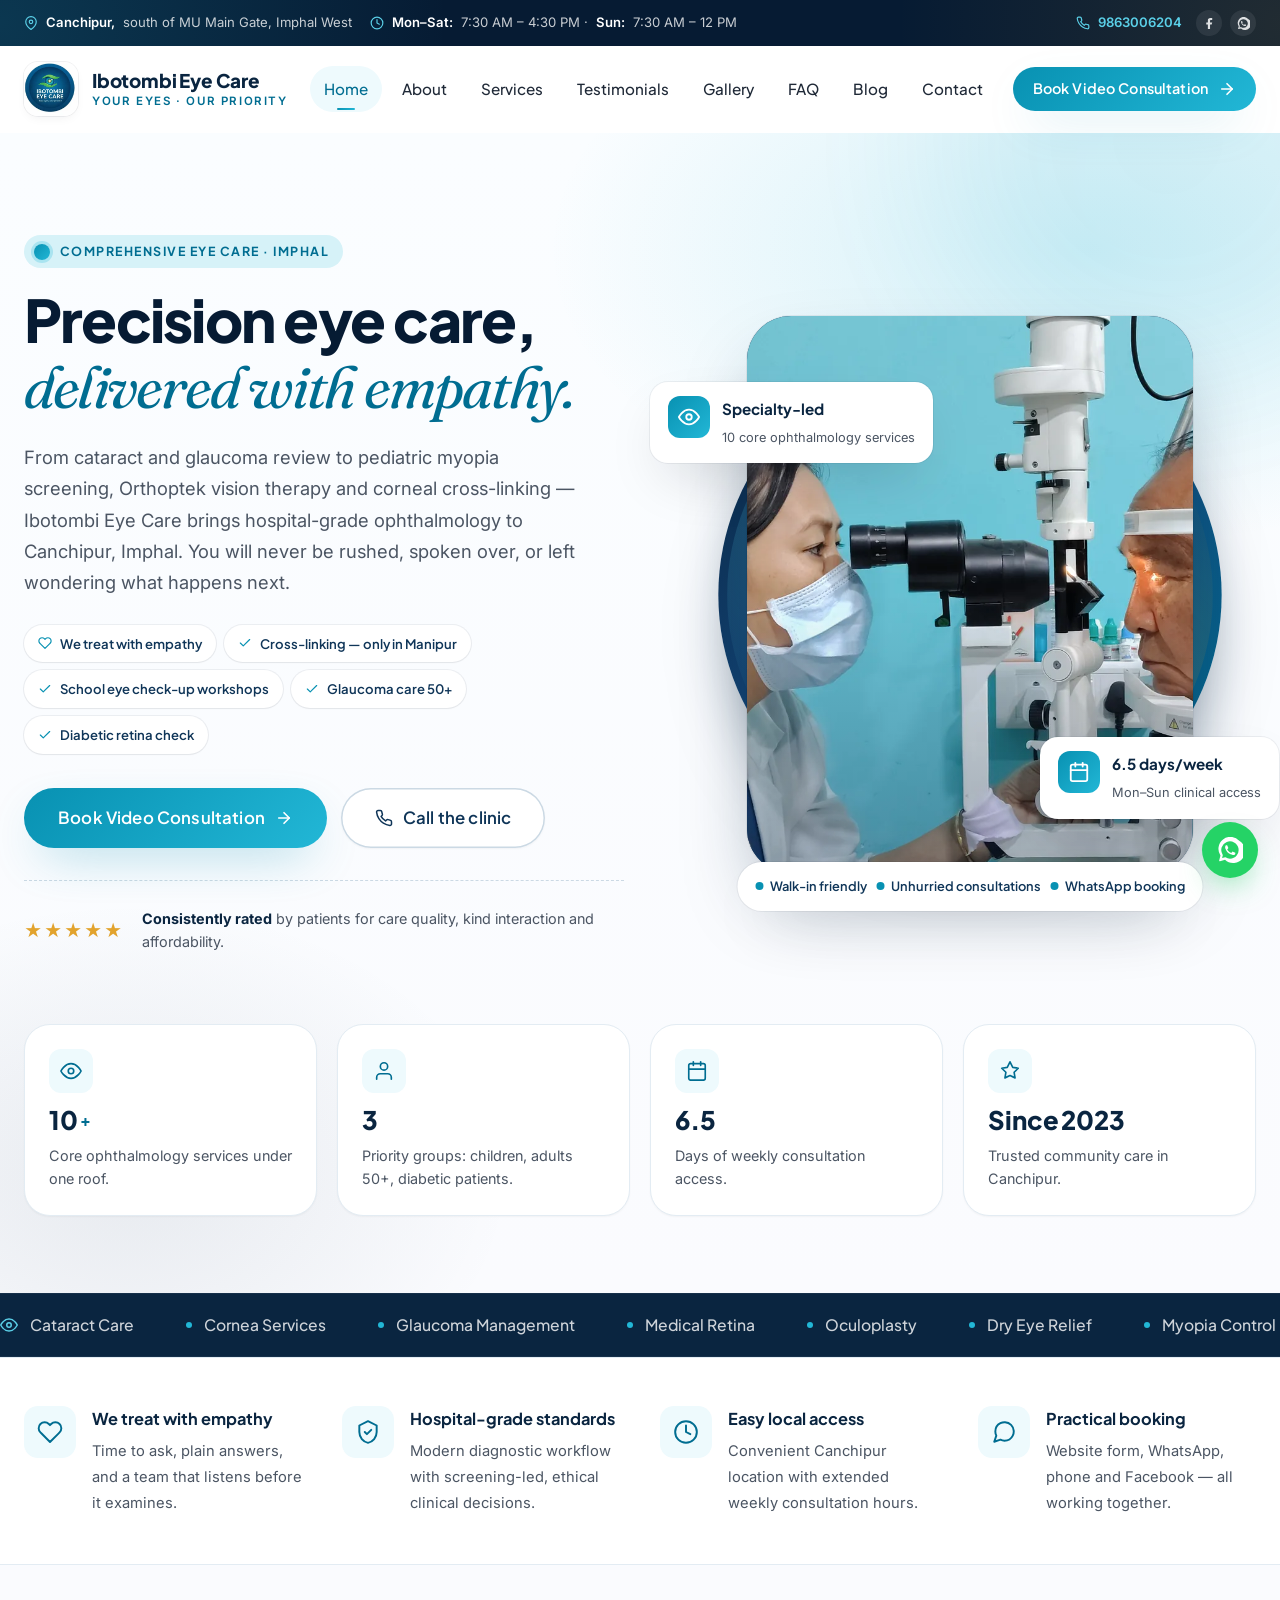
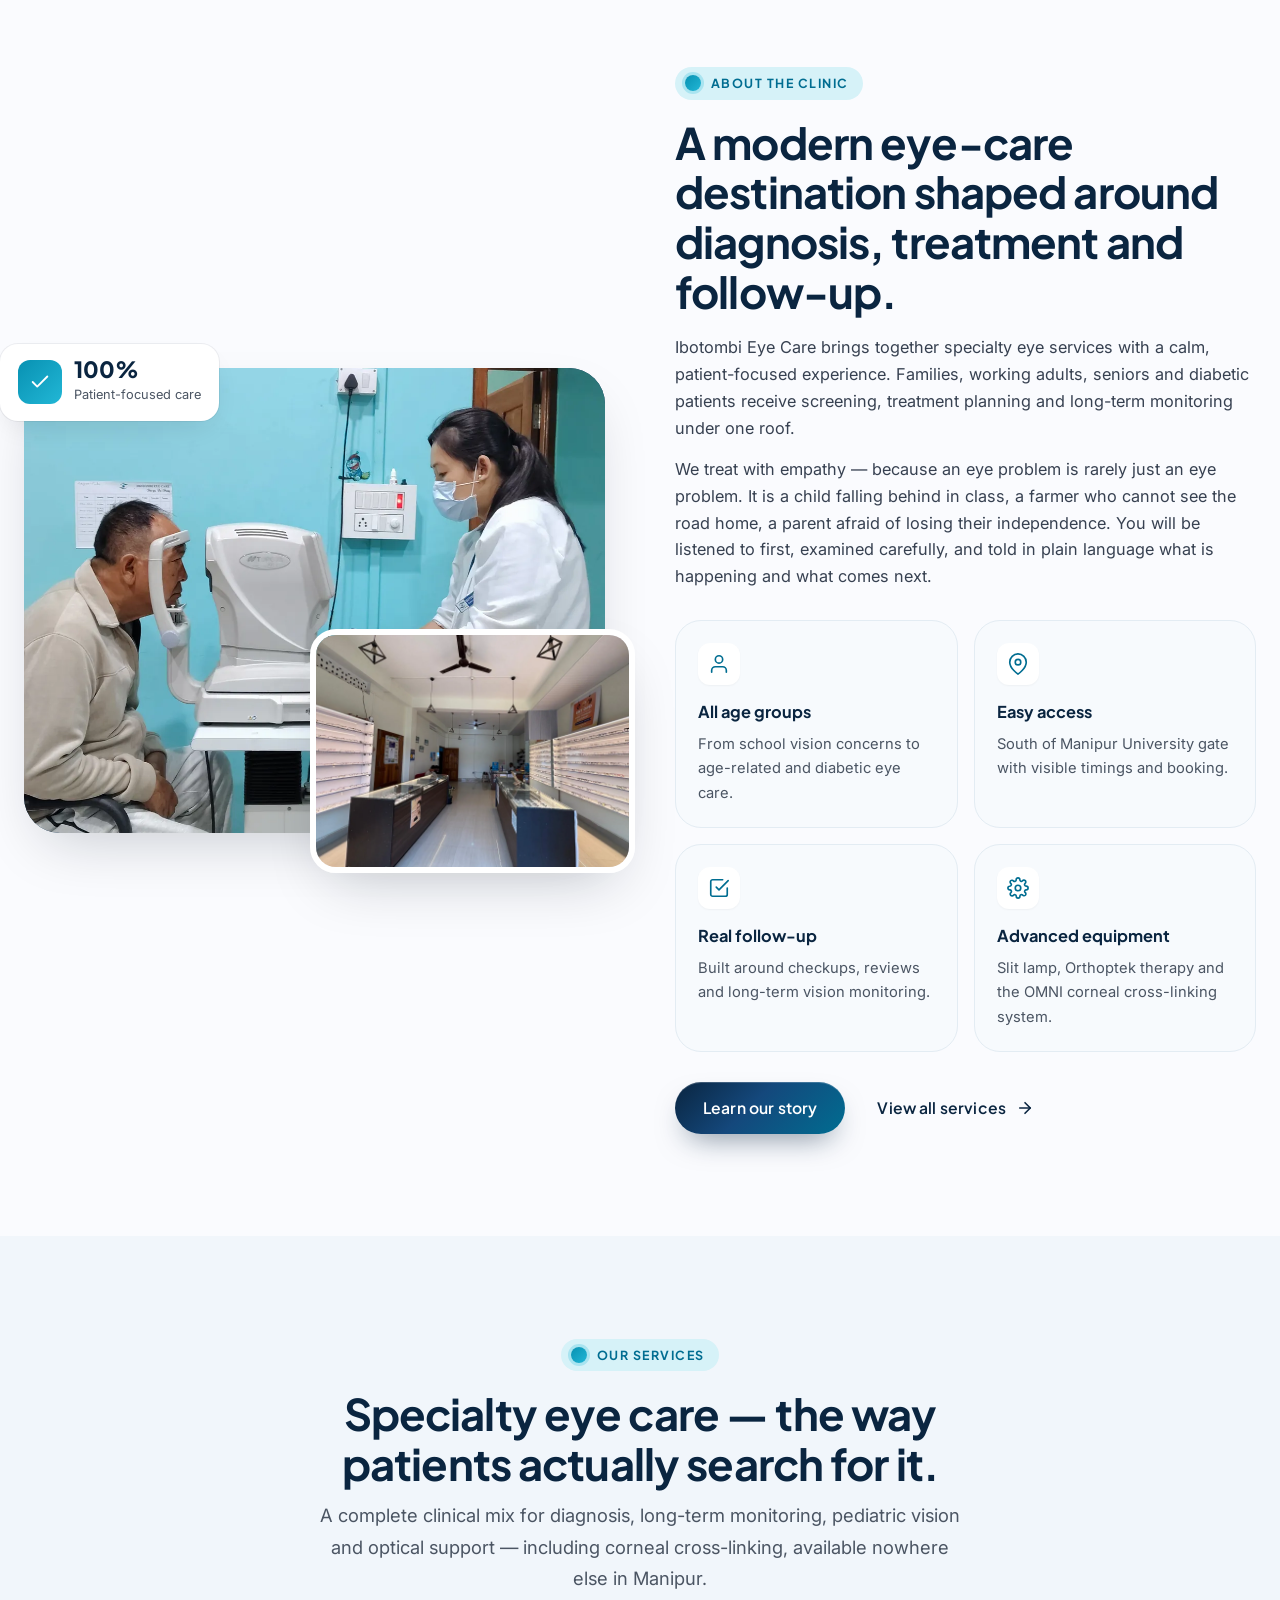
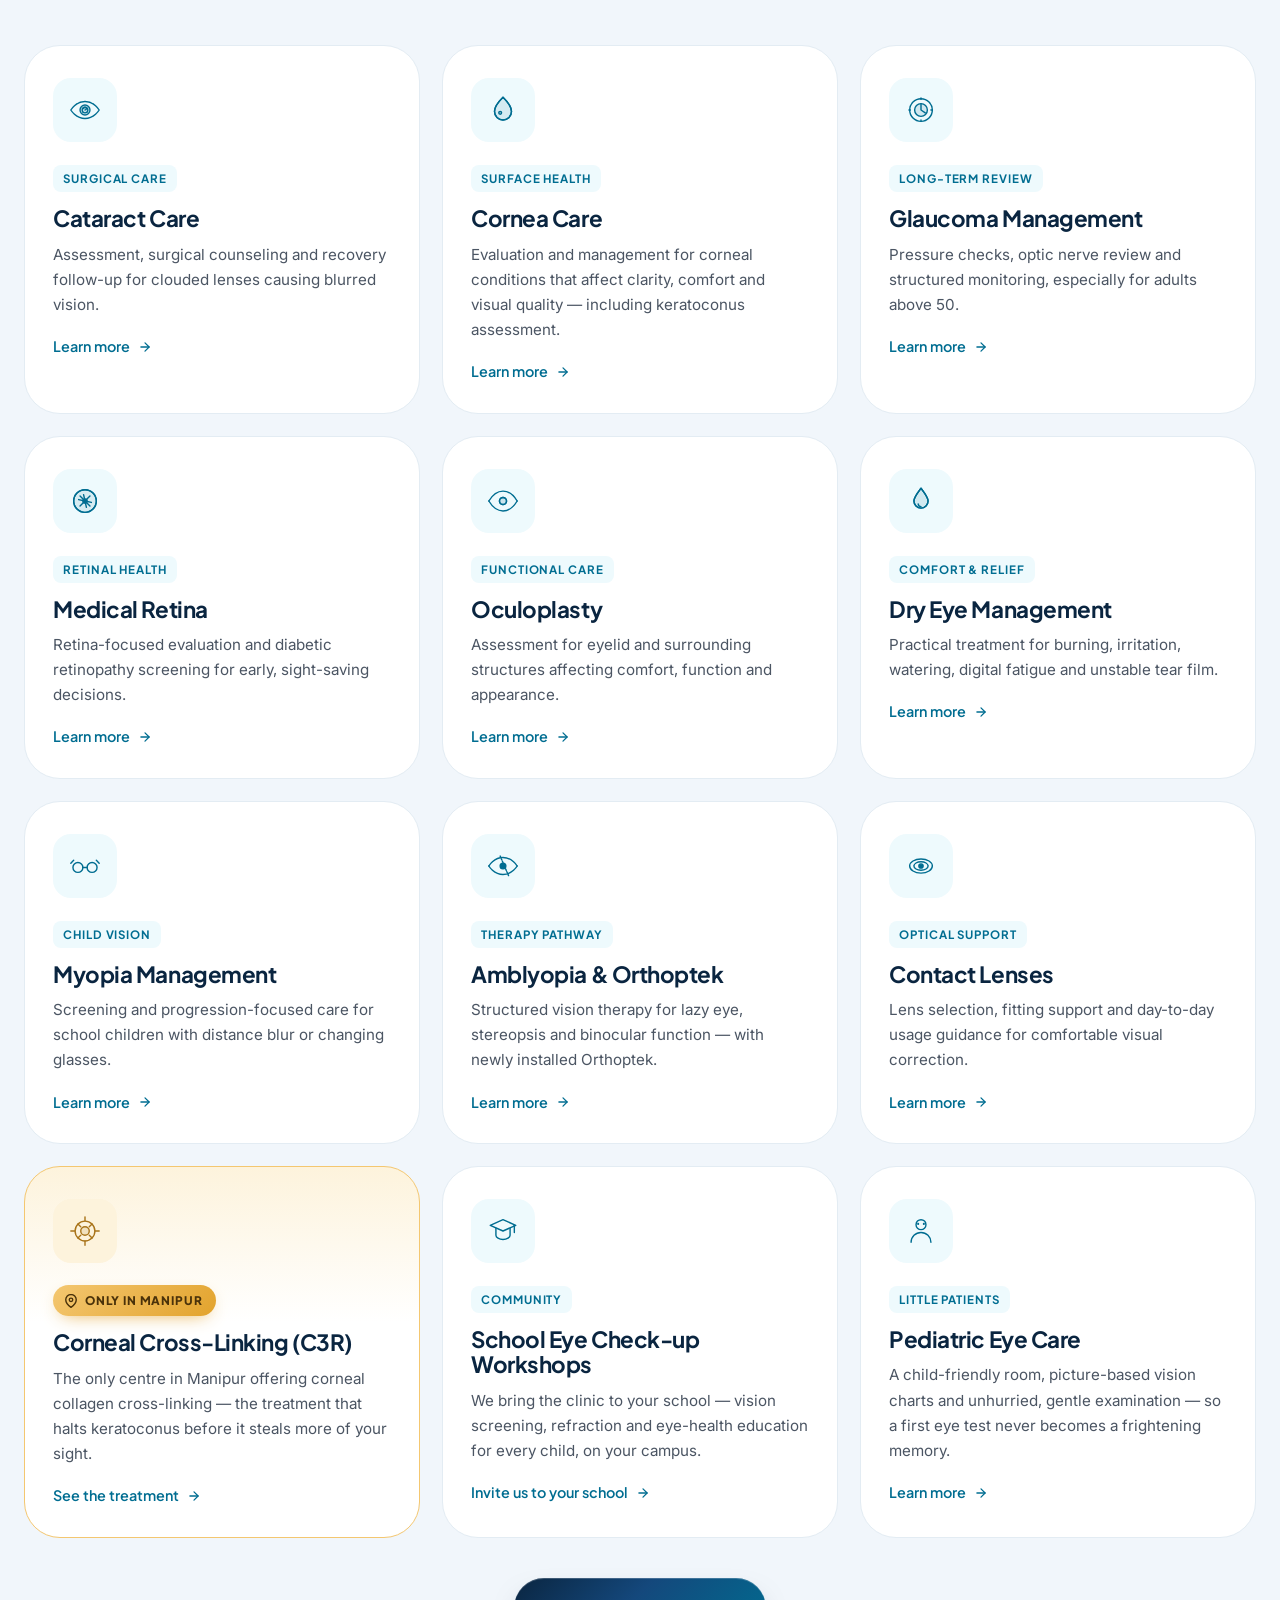
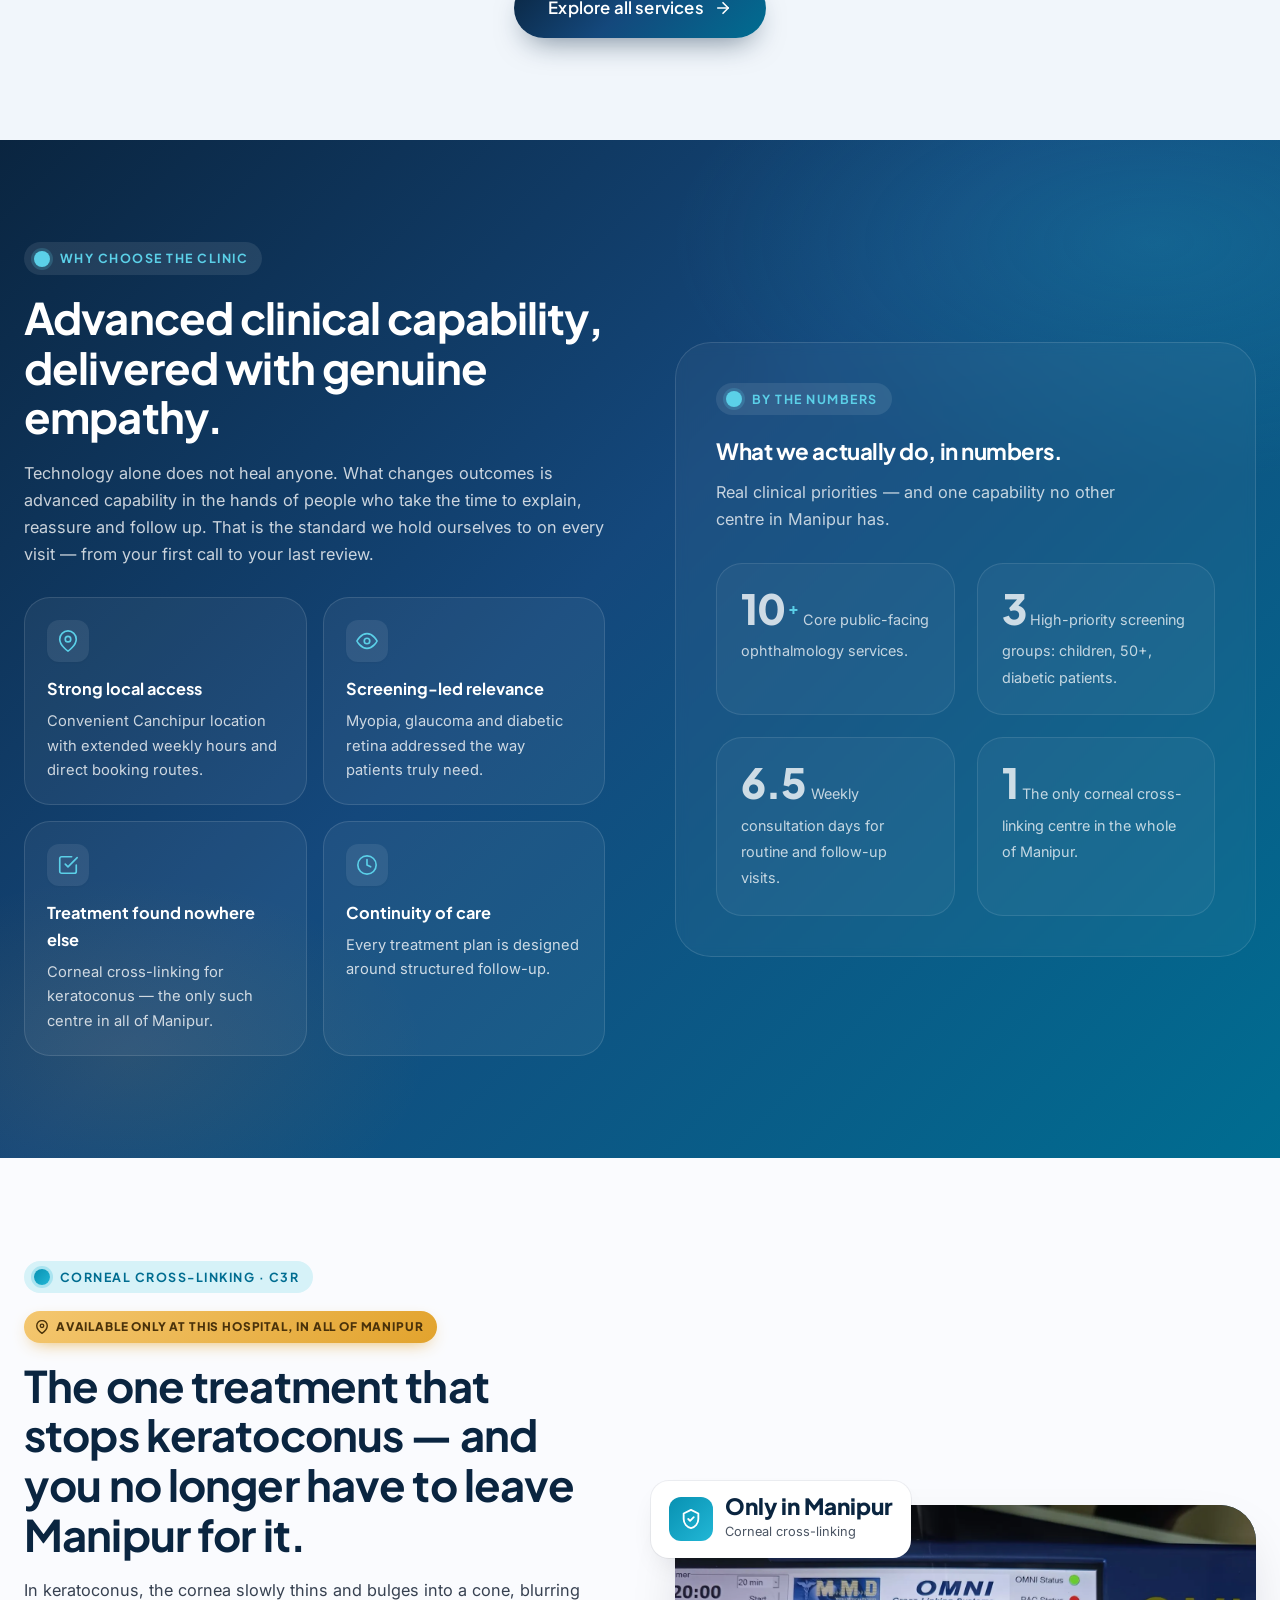
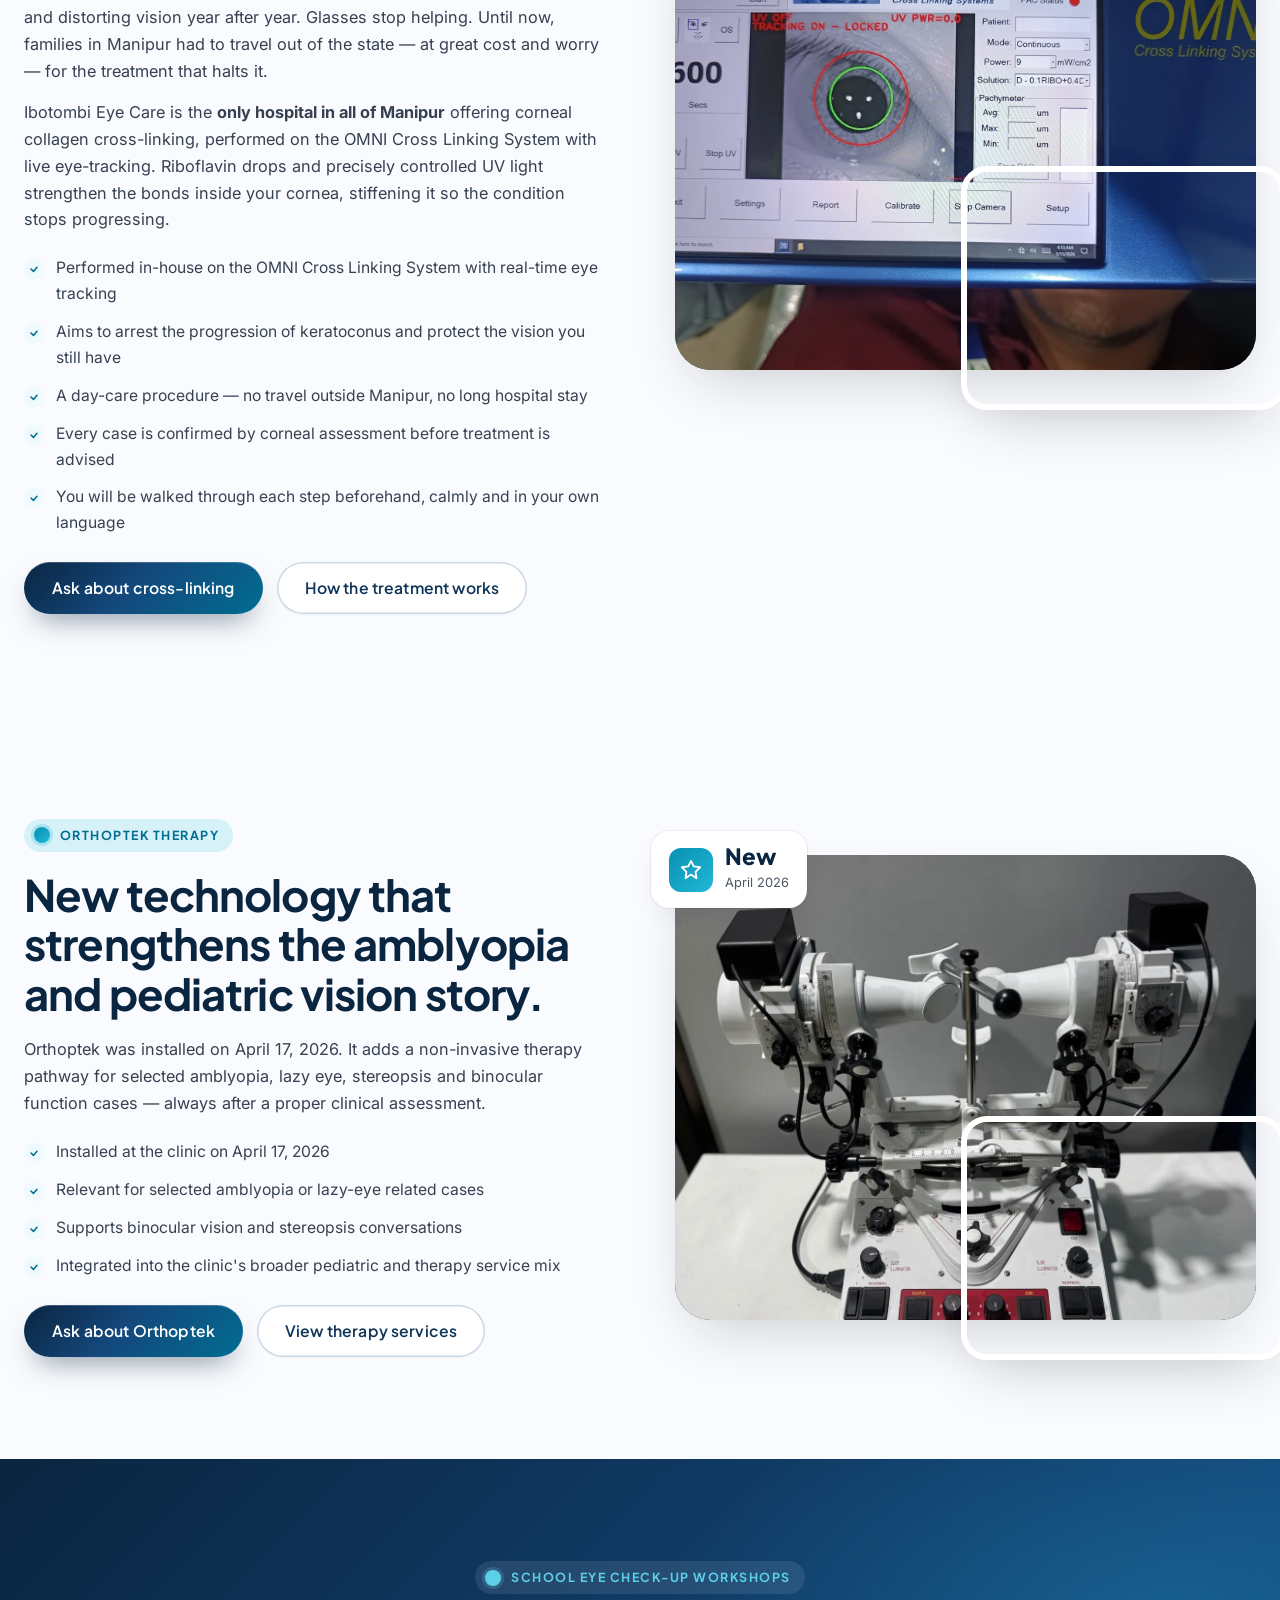
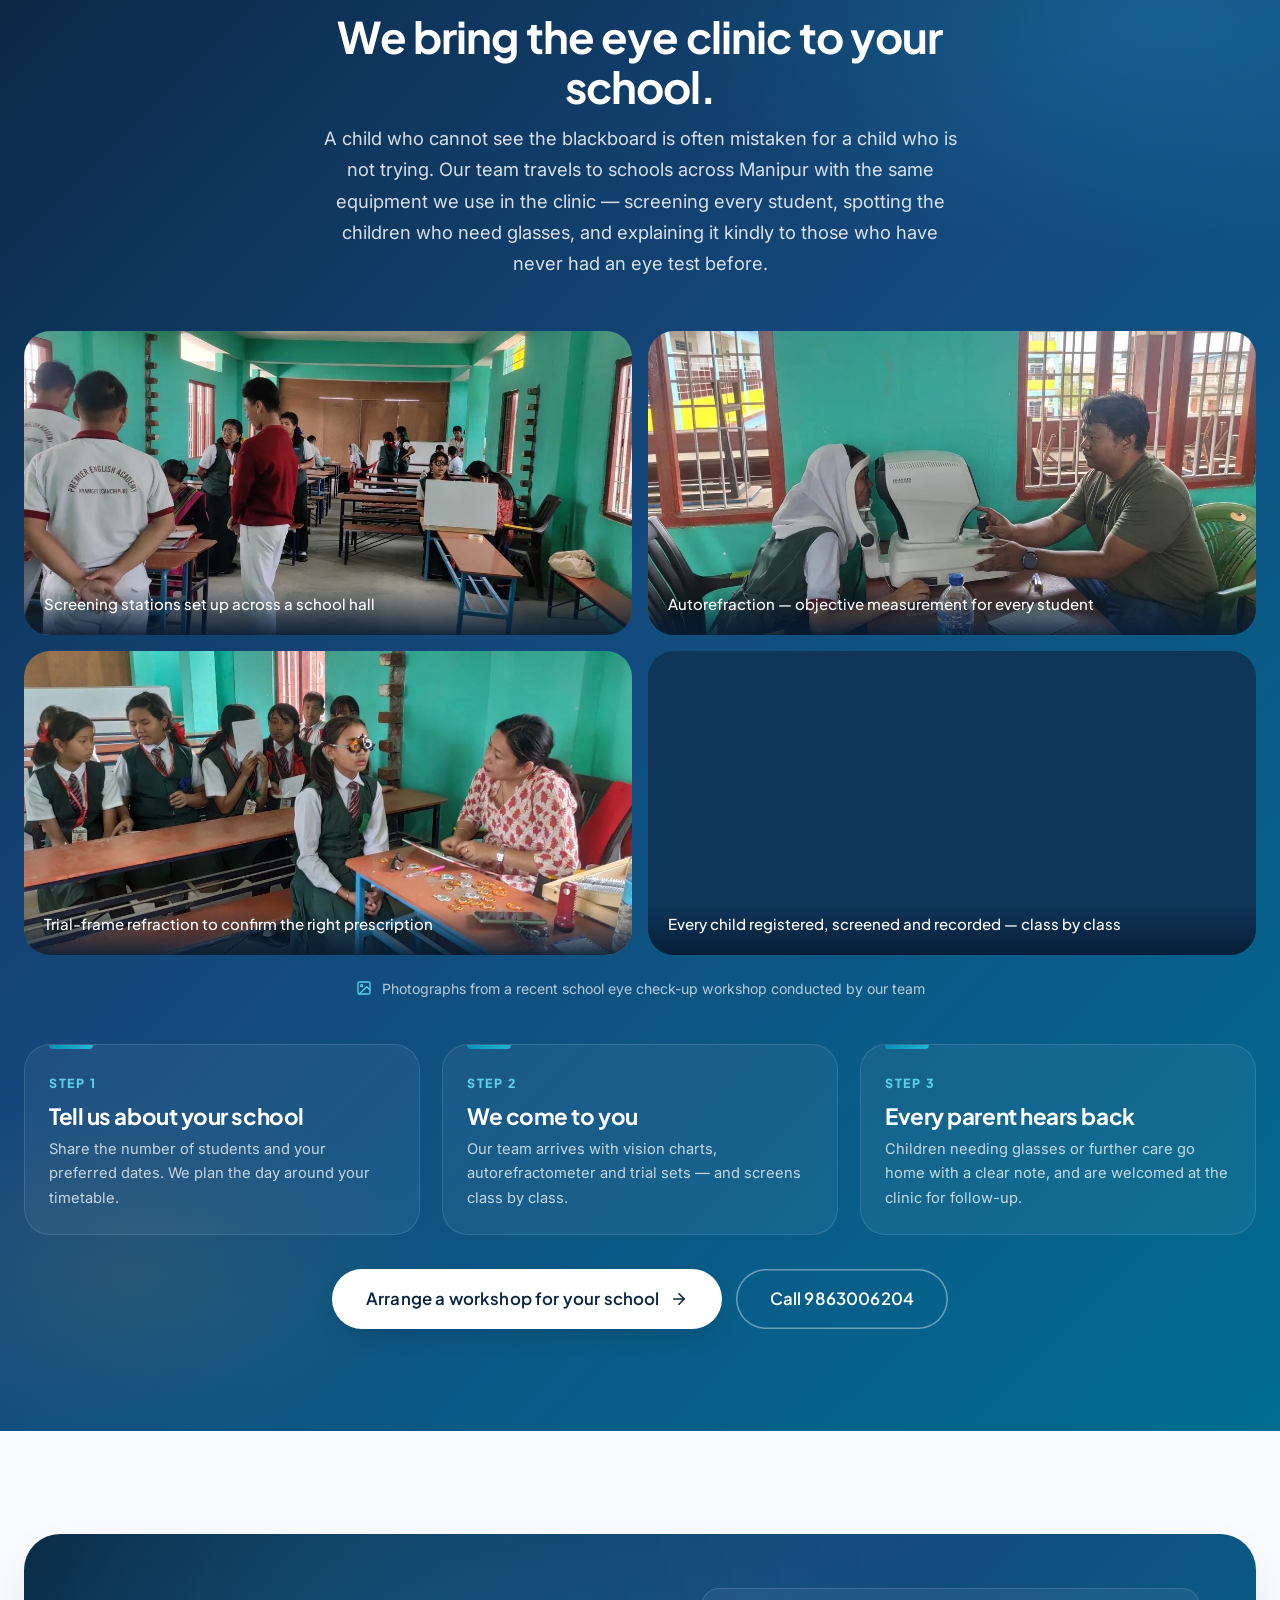
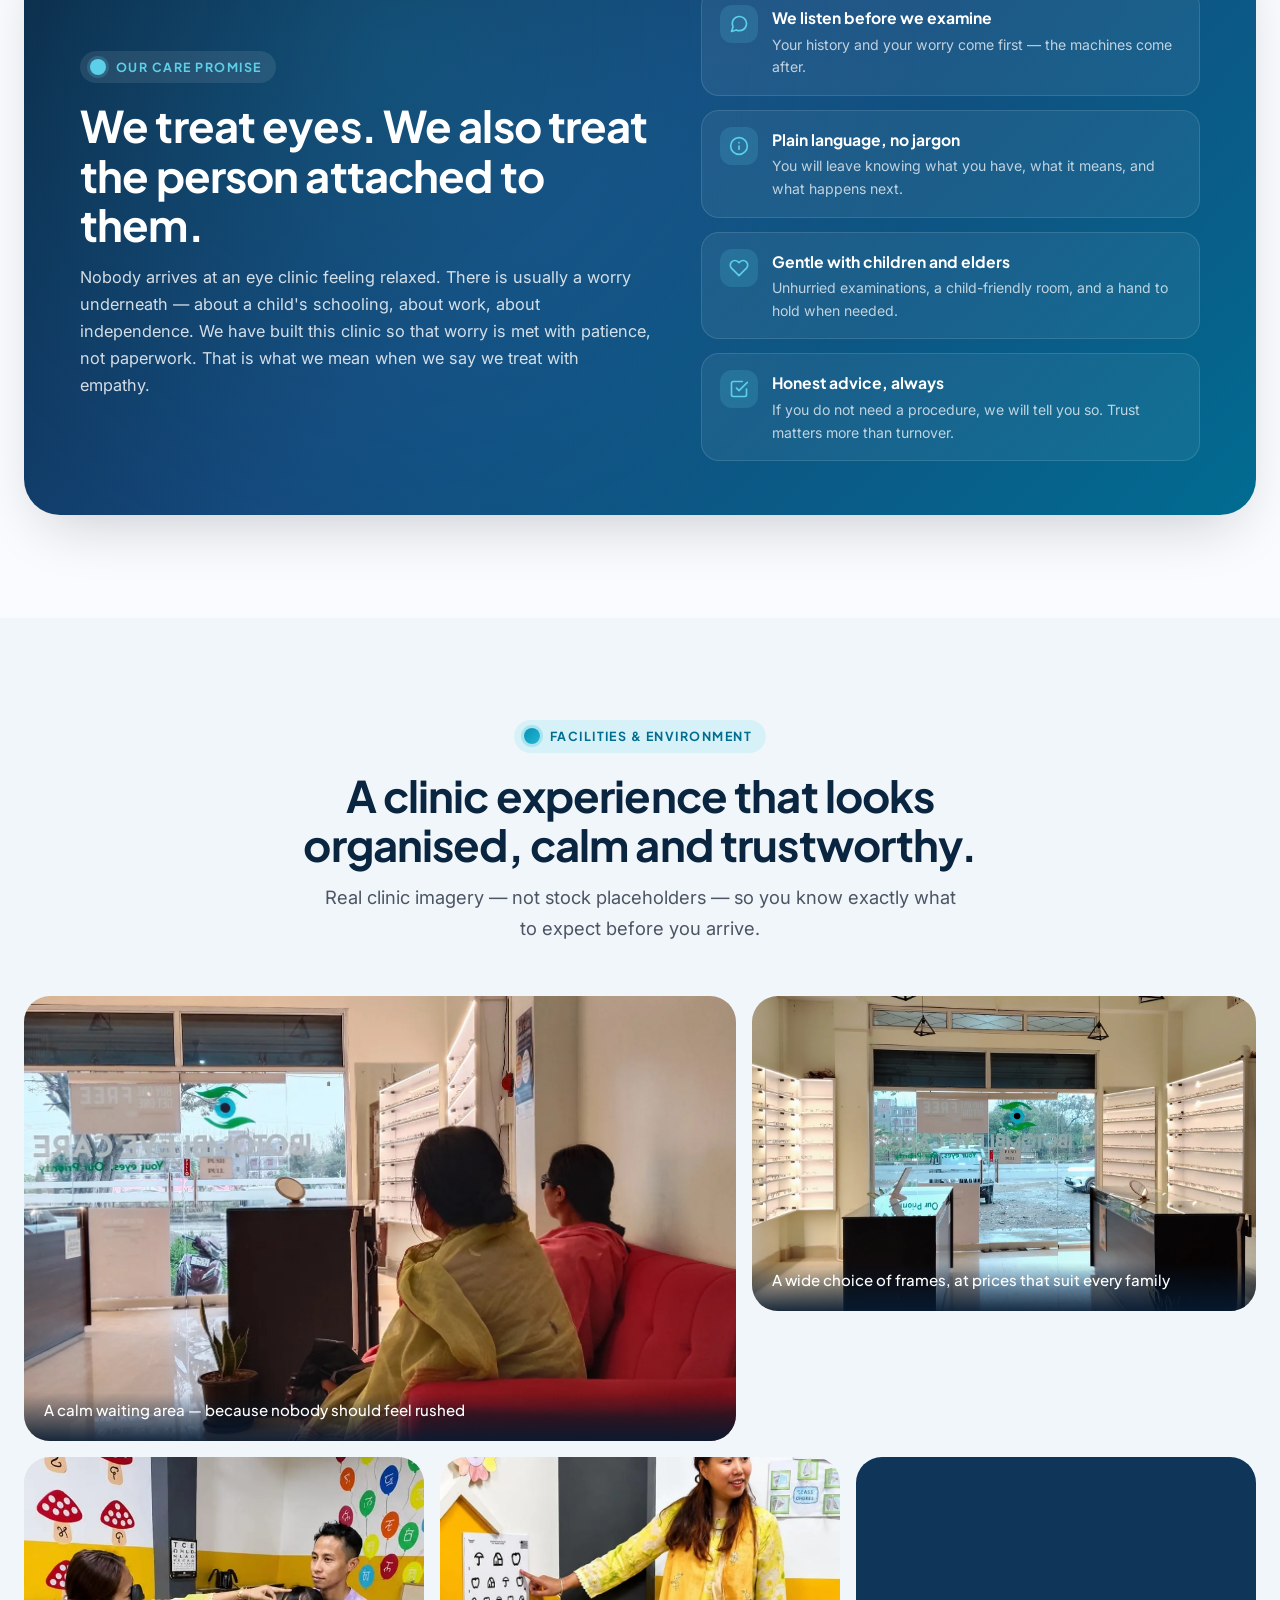
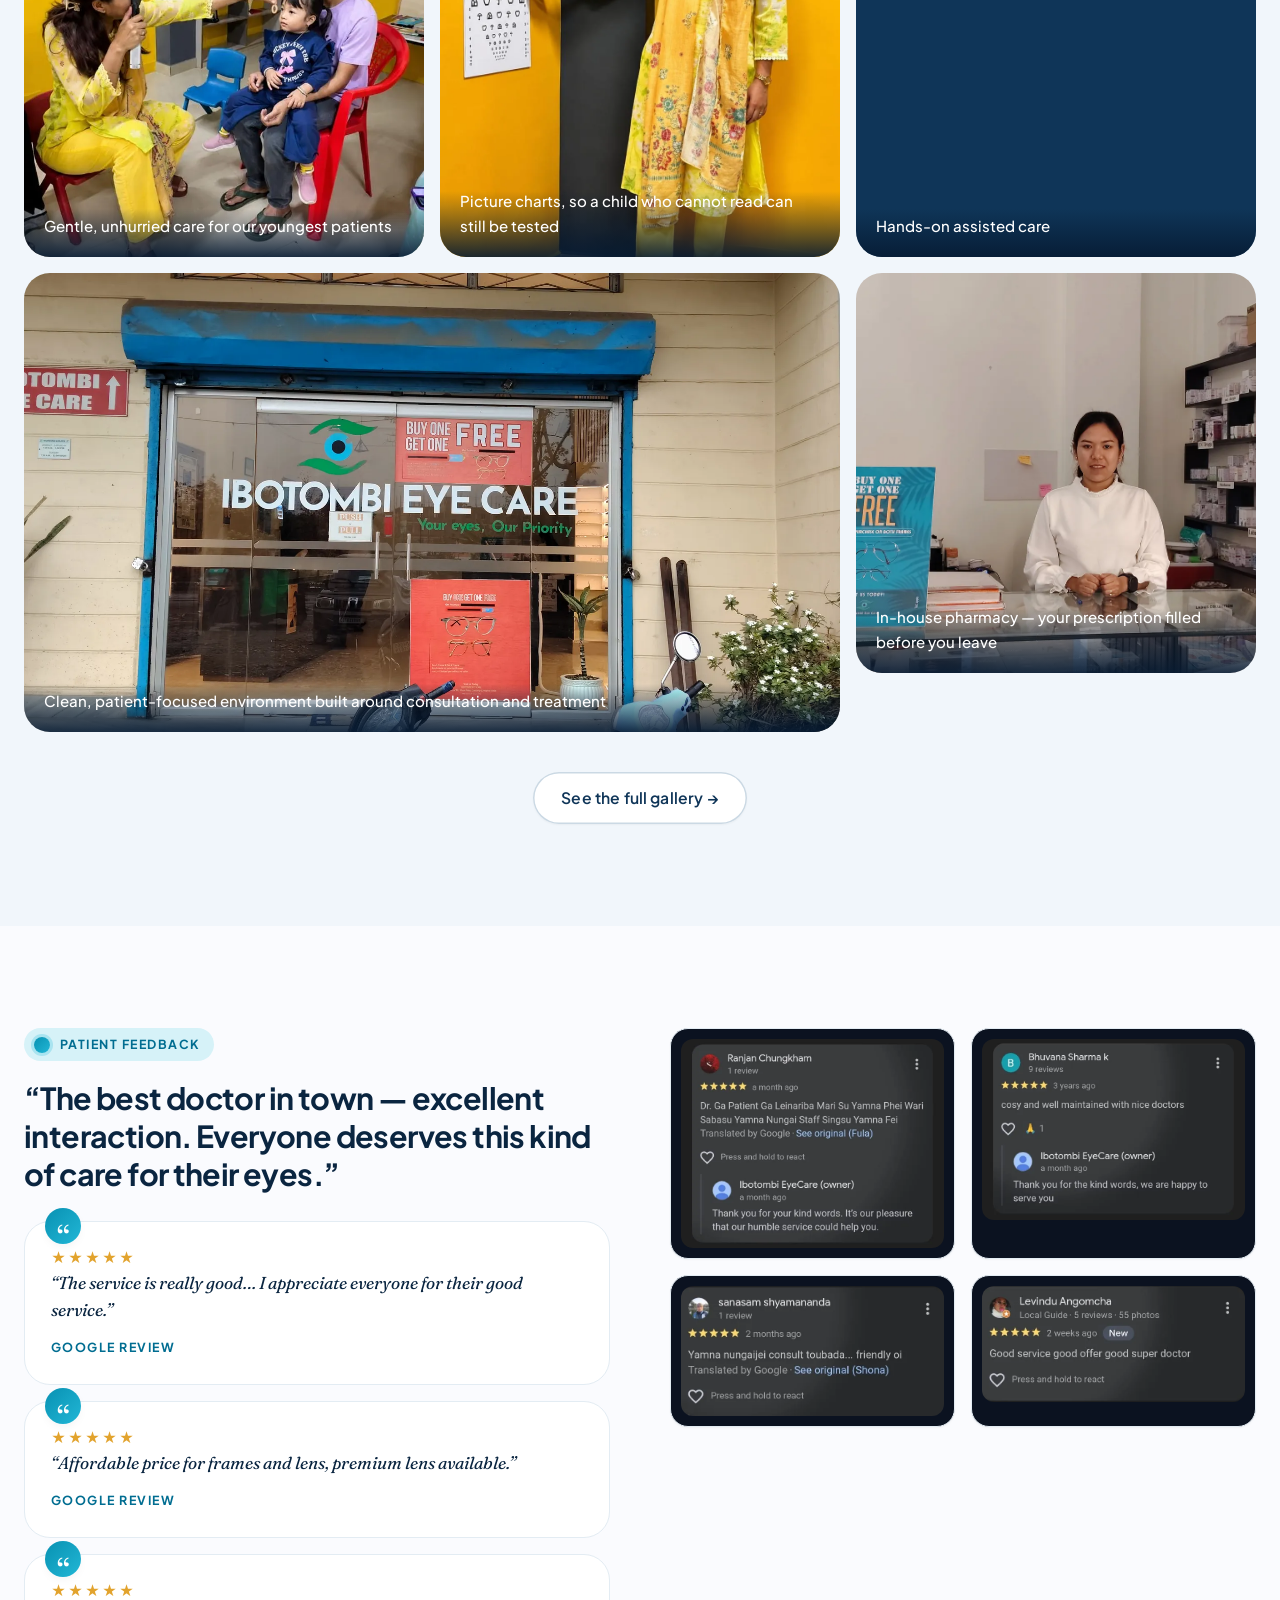
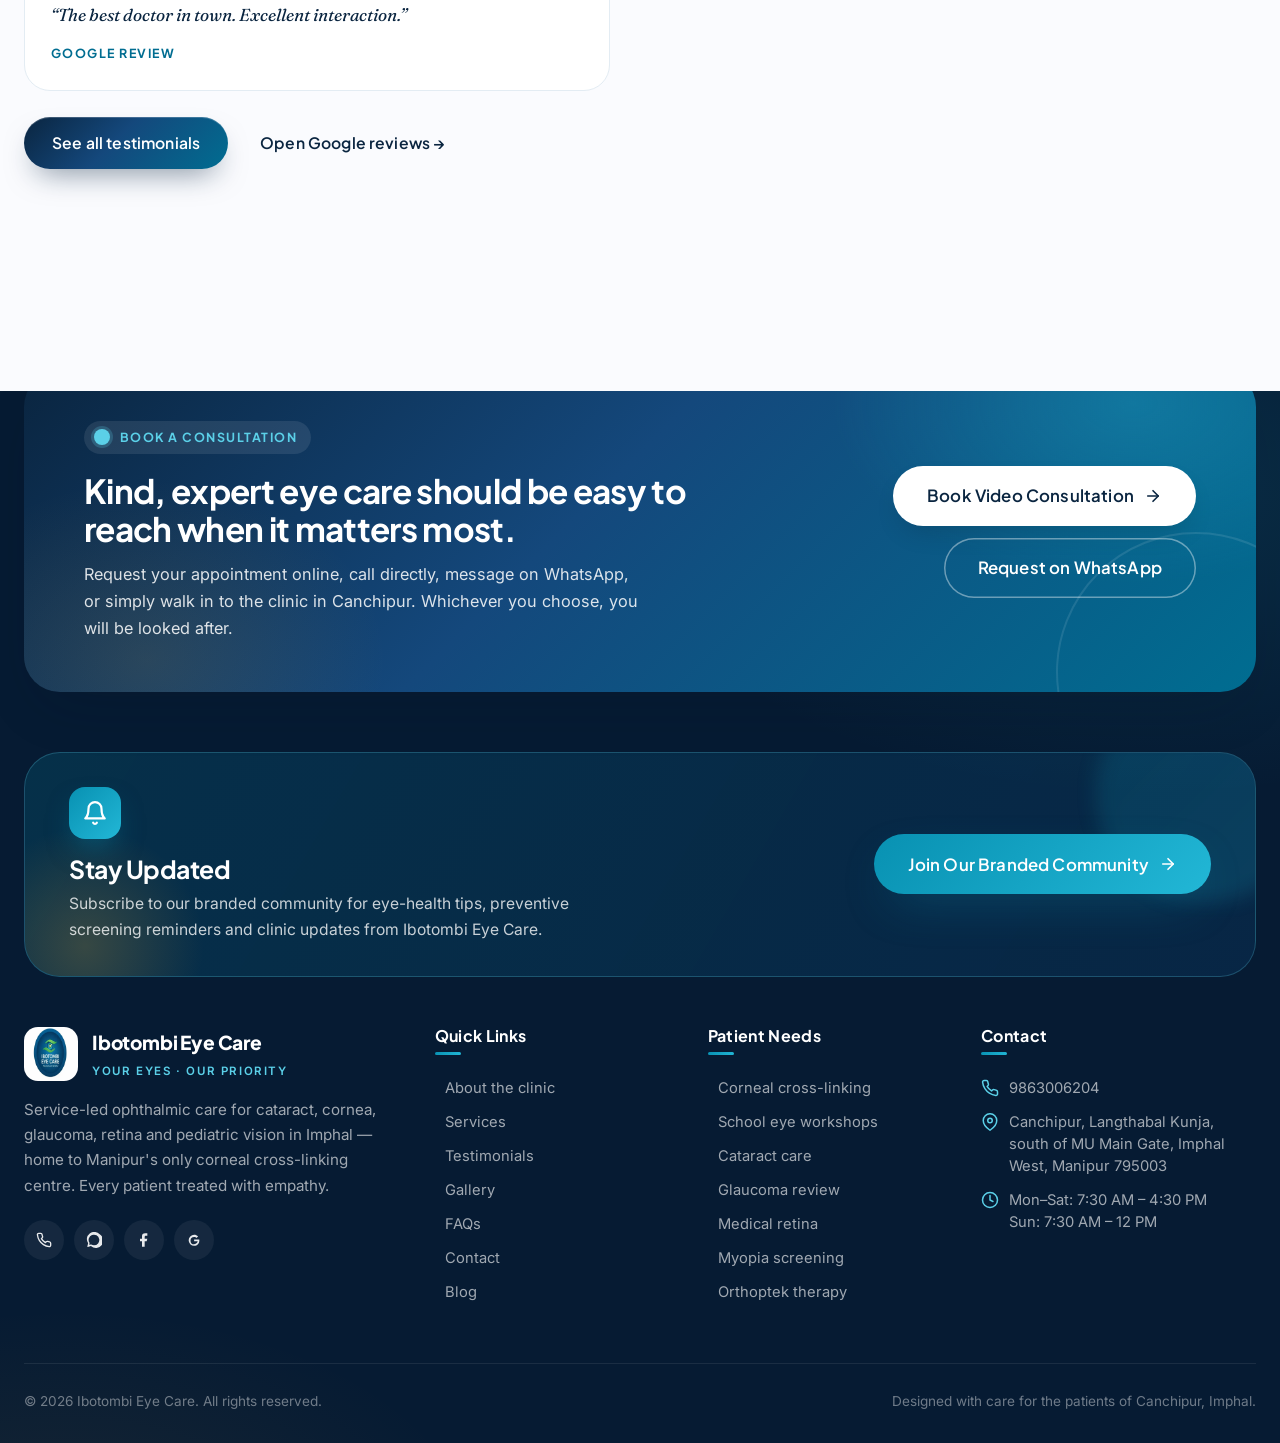
==== commit 68576666: "commit" ====
--- a/index.html
+++ b/index.html
@@ -4,12 +4,16 @@
   <meta charset="UTF-8">
   <meta name="viewport" content="width=device-width, initial-scale=1.0">
   <title>Ibotombi Eye Care | Comprehensive Eye Clinic in Canchipur, Imphal</title>
-  <meta name="description" content="Ibotombi Eye Care is a modern ophthalmology clinic in Canchipur, Imphal offering cataract, cornea, glaucoma, retina, dry eye, myopia, amblyopia, Orthoptek therapy and contact lens services for all ages.">
+  <meta name="description" content="Ibotombi Eye Care is a modern ophthalmology clinic in Canchipur, Imphal — the only centre in Manipur offering corneal cross-linking (C3R). Cataract, cornea, glaucoma, retina, dry eye, myopia, amblyopia, Orthoptek therapy, contact lenses and free school eye check-up workshops, delivered with empathy.">
   <meta name="theme-color" content="#0A2540">
   <meta property="og:title" content="Ibotombi Eye Care — Your eyes, Our priority">
-  <meta property="og:description" content="Specialty eye care in Imphal: cataract, glaucoma, retina, pediatric vision and Orthoptek therapy.">
-  <meta property="og:image" content="assets/images/clinic_photos/IMG_20260328_111314.jpg">
+  <meta property="og:description" content="Specialty eye care in Imphal, delivered with empathy: corneal cross-linking (the only centre in Manipur), cataract, glaucoma, retina, pediatric vision, Orthoptek therapy and school eye check-up workshops.">
+  <meta property="og:image" content="assets/images/og-cover.jpg">
   <link rel="icon" href="assets/images/logo.jpeg">
+  <link rel="preconnect" href="https://fonts.googleapis.com">
+  <link rel="preconnect" href="https://fonts.gstatic.com" crossorigin>
+  <link rel="stylesheet" href="https://fonts.googleapis.com/css2?family=Inter:wght@400;500;600;700&amp;family=Plus+Jakarta+Sans:wght@400;500;600;700;800&amp;family=Fraunces:opsz,wght@9..144,400;9..144,500&amp;display=swap">
+  <link rel="preload" as="image" href="assets/images/clinic_photos/IMG_20260328_111314.webp" fetchpriority="high">
   <link rel="stylesheet" href="assets/css/site.css">
 </head>
 <body>
@@ -32,7 +36,7 @@
         </svg>
         <div class="preloader-halo" aria-hidden="true"></div>
         <div class="preloader-logo">
-          <img src="assets/images/logo.jpeg" alt="Ibotombi Eye Care logo">
+          <img width="320" height="213" src="assets/images/logo.webp" alt="Ibotombi Eye Care logo">
         </div>
       </div>
       <div class="preloader-text">
@@ -78,7 +82,7 @@
     <div class="container">
       <div class="nav-shell">
         <a class="brand" href="index.html" aria-label="Ibotombi Eye Care home">
-          <span class="brand-logo"><img src="assets/images/logo.jpeg" alt="Ibotombi Eye Care logo"></span>
+          <span class="brand-logo"><img width="320" height="213" src="assets/images/logo.webp" alt="Ibotombi Eye Care logo"></span>
           <span class="brand-text">
             <span class="brand-title">Ibotombi Eye Care</span>
             <span class="brand-tag">Your eyes · Our priority</span>
@@ -111,23 +115,28 @@
           <div class="hero-copy reveal">
             <span class="eyebrow">Comprehensive Eye Care · Imphal</span>
             <h1>
-              Precision eye care
-              <span class="accent-serif">for every vision, every age.</span>
+              Precision eye care,
+              <span class="accent-serif">delivered with empathy.</span>
             </h1>
             <p class="lead">
-              From cataract and glaucoma review to pediatric myopia screening and Orthoptek
-              vision therapy — Ibotombi Eye Care brings hospital-grade ophthalmology to
-              Canchipur, Imphal, with warmth and clarity.
+              From cataract and glaucoma review to pediatric myopia screening, Orthoptek vision
+              therapy and corneal cross-linking — Ibotombi Eye Care brings hospital-grade
+              ophthalmology to Canchipur, Imphal. You will never be rushed, spoken over, or
+              left wondering what happens next.
             </p>
 
             <div class="hero-badges">
               <span class="hero-badge">
-                <svg viewBox="0 0 24 24" fill="none" stroke="currentColor" stroke-width="2" stroke-linecap="round" stroke-linejoin="round"><polyline points="20 6 9 17 4 12"/></svg>
-                All age groups
+                <svg viewBox="0 0 24 24" fill="none" stroke="currentColor" stroke-width="2" stroke-linecap="round" stroke-linejoin="round"><path d="M20.84 4.6a5.5 5.5 0 0 0-7.78 0L12 5.67l-1.06-1.07a5.5 5.5 0 0 0-7.78 7.78l1.06 1.06L12 21.23l7.78-7.78 1.06-1.06a5.5 5.5 0 0 0 0-7.78z"/></svg>
+                We treat with empathy
               </span>
               <span class="hero-badge">
                 <svg viewBox="0 0 24 24" fill="none" stroke="currentColor" stroke-width="2" stroke-linecap="round" stroke-linejoin="round"><polyline points="20 6 9 17 4 12"/></svg>
-                School myopia screening
+                Cross-linking — only in Manipur
+              </span>
+              <span class="hero-badge">
+                <svg viewBox="0 0 24 24" fill="none" stroke="currentColor" stroke-width="2" stroke-linecap="round" stroke-linejoin="round"><polyline points="20 6 9 17 4 12"/></svg>
+                School eye check-up workshops
               </span>
               <span class="hero-badge">
                 <svg viewBox="0 0 24 24" fill="none" stroke="currentColor" stroke-width="2" stroke-linecap="round" stroke-linejoin="round"><polyline points="20 6 9 17 4 12"/></svg>
@@ -136,10 +145,6 @@
               <span class="hero-badge">
                 <svg viewBox="0 0 24 24" fill="none" stroke="currentColor" stroke-width="2" stroke-linecap="round" stroke-linejoin="round"><polyline points="20 6 9 17 4 12"/></svg>
                 Diabetic retina check
-              </span>
-              <span class="hero-badge">
-                <svg viewBox="0 0 24 24" fill="none" stroke="currentColor" stroke-width="2" stroke-linecap="round" stroke-linejoin="round"><polyline points="20 6 9 17 4 12"/></svg>
-                Orthoptek therapy
               </span>
             </div>
 
@@ -154,7 +159,7 @@
             <div class="hero-trust">
               <span class="hero-trust-stars">★★★★★</span>
               <span class="hero-trust-copy">
-                <strong>Consistently rated</strong> by patients for care quality, interaction and affordability.
+                <strong>Consistently rated</strong> by patients for care quality, kind interaction and affordability.
               </span>
             </div>
           </div>
@@ -164,7 +169,7 @@
             <div class="hero-orb"></div>
 
             <div class="hero-photo">
-              <img src="assets/images/clinic_photos/IMG_20260328_111314.jpg" alt="Slit lamp eye examination at Ibotombi Eye Care">
+              <img fetchpriority="high" width="1995" height="900" src="assets/images/clinic_photos/IMG_20260328_111314.webp" alt="Slit lamp eye examination at Ibotombi Eye Care">
             </div>
 
             <div class="hero-float top-left">
@@ -191,8 +196,8 @@
 
             <div class="hero-chips">
               <span class="hero-chip"><span class="dot"></span>Walk-in friendly</span>
+              <span class="hero-chip"><span class="dot"></span>Unhurried consultations</span>
               <span class="hero-chip"><span class="dot"></span>WhatsApp booking</span>
-              <span class="hero-chip"><span class="dot"></span>Facebook updates</span>
             </div>
           </div>
         </div>
@@ -244,7 +249,9 @@
         <span class="marquee-item"><span class="dot"></span>Amblyopia Therapy</span>
         <span class="marquee-item"><span class="dot"></span>Contact Lenses</span>
         <span class="marquee-item"><span class="dot"></span>Orthoptek Therapy</span>
-        <span class="marquee-item"><span class="dot"></span>Cornea Crosslinking</span>
+        <span class="marquee-item"><span class="dot"></span>Corneal Cross-Linking — Only in Manipur</span>
+        <span class="marquee-item"><span class="dot"></span>School Eye Check-up Workshops</span>
+        <span class="marquee-item"><span class="dot"></span>Treated With Empathy</span>
       </div>
     </div>
 
@@ -257,8 +264,8 @@
               <svg viewBox="0 0 24 24" fill="none" stroke="currentColor" stroke-width="1.8" stroke-linecap="round" stroke-linejoin="round"><path d="M20.84 4.6a5.5 5.5 0 0 0-7.78 0L12 5.67l-1.06-1.07a5.5 5.5 0 0 0-7.78 7.78l1.06 1.06L12 21.23l7.78-7.78 1.06-1.06a5.5 5.5 0 0 0 0-7.78z"/></svg>
             </div>
             <div>
-              <strong>Service-led care</strong>
-              <span>Built around the needs of children, adults, seniors and diabetic patients.</span>
+              <strong>We treat with empathy</strong>
+              <span>Time to ask, plain answers, and a team that listens before it examines.</span>
             </div>
           </div>
           <div class="pillar reveal">
@@ -298,10 +305,10 @@
         <div class="split">
           <div class="split-media reveal">
             <div class="split-media-main">
-              <img src="assets/images/clinic_photos/IMG_20260328_111314.jpg" alt="Slit lamp assessment at Ibotombi Eye Care" loading="lazy">
+              <img decoding="async" width="1995" height="900" src="assets/images/clinic_photos/IMG_20260328_111646.webp" alt="An optometrist guiding a patient through an autorefractor examination at Ibotombi Eye Care" loading="lazy">
             </div>
             <div class="split-media-accent">
-              <img src="assets/images/clinic_photos/WhatsApp Image 2026-03-28 at 10.54.59.jpeg" alt="Optical and reception area" loading="lazy">
+              <img decoding="async" width="1280" height="960" src="assets/images/clinic_photos/WhatsApp Image 2026-03-28 at 10.54.59.webp" alt="Optical counter and frame display at Ibotombi Eye Care" loading="lazy">
             </div>
             <div class="split-media-badge">
               <span class="icon">
@@ -323,9 +330,10 @@
               treatment planning and long-term monitoring under one roof.
             </p>
             <p>
-              Every interaction is built around early detection, clear communication and consistent
-              follow-up — so you understand not just what is happening with your eyes, but what the
-              next step looks like.
+              We treat with empathy — because an eye problem is rarely just an eye problem. It is a
+              child falling behind in class, a farmer who cannot see the road home, a parent afraid
+              of losing their independence. You will be listened to first, examined carefully, and
+              told in plain language what is happening and what comes next.
             </p>
 
             <div class="benefit-grid">
@@ -354,8 +362,8 @@
                 <div class="benefit-item-icon">
                   <svg viewBox="0 0 24 24" fill="none" stroke="currentColor" stroke-width="1.8" stroke-linecap="round" stroke-linejoin="round"><circle cx="12" cy="12" r="3"/><path d="M19.4 15a1.7 1.7 0 0 0 .3 1.8l.1.1a2 2 0 1 1-2.8 2.8l-.1-.1a1.7 1.7 0 0 0-1.8-.3 1.7 1.7 0 0 0-1 1.5V21a2 2 0 1 1-4 0v-.1A1.7 1.7 0 0 0 9 19.4a1.7 1.7 0 0 0-1.8.3l-.1.1a2 2 0 1 1-2.8-2.8l.1-.1a1.7 1.7 0 0 0 .3-1.8 1.7 1.7 0 0 0-1.5-1H3a2 2 0 1 1 0-4h.1A1.7 1.7 0 0 0 4.6 9a1.7 1.7 0 0 0-.3-1.8l-.1-.1a2 2 0 1 1 2.8-2.8l.1.1a1.7 1.7 0 0 0 1.8.3H9a1.7 1.7 0 0 0 1-1.5V3a2 2 0 1 1 4 0v.1a1.7 1.7 0 0 0 1 1.5 1.7 1.7 0 0 0 1.8-.3l.1-.1a2 2 0 1 1 2.8 2.8l-.1.1a1.7 1.7 0 0 0-.3 1.8V9a1.7 1.7 0 0 0 1.5 1H21a2 2 0 1 1 0 4h-.1a1.7 1.7 0 0 0-1.5 1z"/></svg>
                 </div>
-                <strong>Modern equipment</strong>
-                <p>Slit lamp, diagnostic tools and the newly installed Orthoptek therapy.</p>
+                <strong>Advanced equipment</strong>
+                <p>Slit lamp, Orthoptek therapy and the OMNI corneal cross-linking system.</p>
               </div>
             </div>
 
@@ -377,7 +385,7 @@
         <div class="section-header center reveal">
           <span class="eyebrow">Our services</span>
           <h2>Specialty eye care — the way patients actually search for it.</h2>
-          <p class="lead">A complete clinical mix for diagnosis, long-term monitoring, pediatric vision and optical support.</p>
+          <p class="lead">A complete clinical mix for diagnosis, long-term monitoring, pediatric vision and optical support — including corneal cross-linking, available nowhere else in Manipur.</p>
         </div>
 
         <div class="service-grid" data-stagger>
@@ -399,7 +407,7 @@
             </div>
             <span class="service-tag">Surface health</span>
             <h3>Cornea Care</h3>
-            <p>Evaluation and management for corneal conditions that affect clarity, comfort and visual quality.</p>
+            <p>Evaluation and management for corneal conditions that affect clarity, comfort and visual quality — including keratoconus assessment.</p>
             <a class="service-card-link" href="services.html">Learn more <svg viewBox="0 0 24 24" fill="none" stroke="currentColor" stroke-width="2.2" stroke-linecap="round" stroke-linejoin="round"><line x1="5" y1="12" x2="19" y2="12"/><polyline points="12 5 19 12 12 19"/></svg></a>
           </article>
 
@@ -477,6 +485,42 @@
             <span class="service-tag">Optical support</span>
             <h3>Contact Lenses</h3>
             <p>Lens selection, fitting support and day-to-day usage guidance for comfortable visual correction.</p>
+            <a class="service-card-link" href="services.html">Learn more <svg viewBox="0 0 24 24" fill="none" stroke="currentColor" stroke-width="2.2" stroke-linecap="round" stroke-linejoin="round"><line x1="5" y1="12" x2="19" y2="12"/><polyline points="12 5 19 12 12 19"/></svg></a>
+          </article>
+
+          <!-- Corneal Cross-Linking — exclusive to this hospital in Manipur -->
+          <article class="service-card is-exclusive reveal">
+            <div class="service-icon">
+              <svg viewBox="0 0 48 48" fill="none" stroke="currentColor" stroke-width="2" stroke-linecap="round" stroke-linejoin="round"><circle cx="24" cy="24" r="14"/><circle cx="24" cy="24" r="6" fill="currentColor" fill-opacity="0.15"/><path d="M24 4v6M24 38v6M4 24h6M38 24h6"/><path d="M14 14l4 4M34 14l-4 4M14 34l4-4M34 34l-4-4"/></svg>
+            </div>
+            <span class="only-tag">
+              <svg viewBox="0 0 24 24" fill="none" stroke="currentColor" stroke-width="2.4" stroke-linecap="round" stroke-linejoin="round"><path d="M21 10c0 7-9 13-9 13s-9-6-9-13a9 9 0 1 1 18 0z"/><circle cx="12" cy="10" r="3"/></svg>
+              Only in Manipur
+            </span>
+            <h3>Corneal Cross-Linking (C3R)</h3>
+            <p>The only centre in Manipur offering corneal collagen cross-linking — the treatment that halts keratoconus before it steals more of your sight.</p>
+            <a class="service-card-link" href="services.html#cross-linking">See the treatment <svg viewBox="0 0 24 24" fill="none" stroke="currentColor" stroke-width="2.2" stroke-linecap="round" stroke-linejoin="round"><line x1="5" y1="12" x2="19" y2="12"/><polyline points="12 5 19 12 12 19"/></svg></a>
+          </article>
+
+          <!-- School eye check-up workshops -->
+          <article class="service-card reveal">
+            <div class="service-icon">
+              <svg viewBox="0 0 48 48" fill="none" stroke="currentColor" stroke-width="2" stroke-linecap="round" stroke-linejoin="round"><path d="M24 8 6 16l18 8 18-8z"/><path d="M14 20v10c0 3 4.5 6 10 6s10-3 10-6V20"/><path d="M40 16v10"/></svg>
+            </div>
+            <span class="service-tag">Community</span>
+            <h3>School Eye Check-up Workshops</h3>
+            <p>We bring the clinic to your school — vision screening, refraction and eye-health education for every child, on your campus.</p>
+            <a class="service-card-link" href="#school-workshop">Invite us to your school <svg viewBox="0 0 24 24" fill="none" stroke="currentColor" stroke-width="2.2" stroke-linecap="round" stroke-linejoin="round"><line x1="5" y1="12" x2="19" y2="12"/><polyline points="12 5 19 12 12 19"/></svg></a>
+          </article>
+
+          <!-- Pediatric eye care -->
+          <article class="service-card reveal">
+            <div class="service-icon">
+              <svg viewBox="0 0 48 48" fill="none" stroke="currentColor" stroke-width="2" stroke-linecap="round" stroke-linejoin="round"><circle cx="24" cy="15" r="7"/><path d="M10 40c0-7.7 6.3-14 14-14s14 6.3 14 14"/><path d="M20 14h.02M28 14h.02" stroke-width="3"/></svg>
+            </div>
+            <span class="service-tag">Little patients</span>
+            <h3>Pediatric Eye Care</h3>
+            <p>A child-friendly room, picture-based vision charts and unhurried, gentle examination — so a first eye test never becomes a frightening memory.</p>
             <a class="service-card-link" href="services.html">Learn more <svg viewBox="0 0 24 24" fill="none" stroke="currentColor" stroke-width="2.2" stroke-linecap="round" stroke-linejoin="round"><line x1="5" y1="12" x2="19" y2="12"/><polyline points="12 5 19 12 12 19"/></svg></a>
           </article>
         </div>
@@ -496,11 +540,11 @@
         <div class="split reverse">
           <div class="split-copy reveal">
             <span class="eyebrow">Why choose the clinic</span>
-            <h2>Clinical care balancing access, relevance and modern eye-health priorities.</h2>
+            <h2>Advanced clinical capability, delivered with genuine empathy.</h2>
             <p>
-              The strongest hospital websites do two things well: they make specialty depth clear,
-              and they reduce hesitation. Ibotombi Eye Care brings that same discipline to every
-              patient journey — from first call to follow-up visit.
+              Technology alone does not heal anyone. What changes outcomes is advanced capability in
+              the hands of people who take the time to explain, reassure and follow up. That is the
+              standard we hold ourselves to on every visit — from your first call to your last review.
             </p>
 
             <div class="benefit-grid">
@@ -522,8 +566,8 @@
                 <div class="benefit-item-icon">
                   <svg viewBox="0 0 24 24" fill="none" stroke="currentColor" stroke-width="1.8" stroke-linecap="round" stroke-linejoin="round"><polyline points="9 11 12 14 22 4"/><path d="M21 12v7a2 2 0 0 1-2 2H5a2 2 0 0 1-2-2V5a2 2 0 0 1 2-2h11"/></svg>
                 </div>
-                <strong>Modern therapy visibility</strong>
-                <p>Orthoptek is now available as a meaningful pediatric differentiator.</p>
+                <strong>Treatment found nowhere else</strong>
+                <p>Corneal cross-linking for keratoconus — the only such centre in all of Manipur.</p>
               </div>
               <div class="benefit-item">
                 <div class="benefit-item-icon">
@@ -538,8 +582,8 @@
           <div class="stat-passage reveal">
             <div class="header">
               <span class="eyebrow">By the numbers</span>
-              <h3 style="color: #fff; margin-top: 6px;">A service story anchored in real relevance.</h3>
-              <p>Clear clinical priorities instead of generic brochure copy.</p>
+              <h3 style="color: #fff; margin-top: 6px;">What we actually do, in numbers.</h3>
+              <p>Real clinical priorities — and one capability no other centre in Manipur has.</p>
             </div>
             <div class="stat-grid">
               <div class="stat-block">
@@ -555,8 +599,67 @@
                 <span>Weekly consultation days for routine and follow-up visits.</span>
               </div>
               <div class="stat-block">
-                <strong><span data-count="2026">0</span></strong>
-                <span>Orthoptek added as a new amblyopia and binocular-vision pathway.</span>
+                <strong><span data-count="1">0</span></strong>
+                <span>The only corneal cross-linking centre in the whole of Manipur.</span>
+              </div>
+            </div>
+          </div>
+        </div>
+      </div>
+    </section>
+
+    <!-- =================== CORNEAL CROSS-LINKING =================== -->
+    <section class="section" id="cross-linking">
+      <div class="container">
+        <div class="split">
+          <div class="split-copy reveal">
+            <span class="eyebrow">Corneal cross-linking · C3R</span>
+            <div style="margin-bottom: 18px;">
+              <span class="only-tag">
+                <svg viewBox="0 0 24 24" fill="none" stroke="currentColor" stroke-width="2.4" stroke-linecap="round" stroke-linejoin="round"><path d="M21 10c0 7-9 13-9 13s-9-6-9-13a9 9 0 1 1 18 0z"/><circle cx="12" cy="10" r="3"/></svg>
+                Available only at this hospital, in all of Manipur
+              </span>
+            </div>
+            <h2>The one treatment that stops keratoconus — and you no longer have to leave Manipur for it.</h2>
+            <p>
+              In keratoconus, the cornea slowly thins and bulges into a cone, blurring and distorting
+              vision year after year. Glasses stop helping. Until now, families in Manipur had to
+              travel out of the state — at great cost and worry — for the treatment that halts it.
+            </p>
+            <p>
+              Ibotombi Eye Care is the <strong>only hospital in all of Manipur</strong> offering
+              corneal collagen cross-linking, performed on the OMNI Cross Linking System with live
+              eye-tracking. Riboflavin drops and precisely controlled UV light strengthen the bonds
+              inside your cornea, stiffening it so the condition stops progressing.
+            </p>
+            <ul class="detail-list">
+              <li>Performed in-house on the OMNI Cross Linking System with real-time eye tracking</li>
+              <li>Aims to arrest the progression of keratoconus and protect the vision you still have</li>
+              <li>A day-care procedure — no travel outside Manipur, no long hospital stay</li>
+              <li>Every case is confirmed by corneal assessment before treatment is advised</li>
+              <li>You will be walked through each step beforehand, calmly and in your own language</li>
+            </ul>
+
+            <div class="hero-actions" style="margin-top: 26px;">
+              <a class="button button-primary" href="https://wa.me/919863006204?text=Hello%20Ibotombi%20Eye%20Care%2C%20I%20would%20like%20to%20know%20more%20about%20corneal%20cross-linking%20(C3R)%20for%20keratoconus." target="_blank" rel="noopener">Ask about cross-linking</a>
+              <a class="button button-secondary" href="services.html#cross-linking">How the treatment works</a>
+            </div>
+          </div>
+
+          <div class="split-media reveal">
+            <div class="split-media-main">
+              <img decoding="async" width="1600" height="1200" src="assets/images/crosslinking/c3r-omni-eye-tracking.webp" alt="OMNI Cross Linking System tracking a patient's eye during a corneal cross-linking procedure at Ibotombi Eye Care" loading="lazy">
+            </div>
+            <div class="split-media-accent">
+              <img decoding="async" width="1200" height="1600" src="assets/images/crosslinking/c3r-omni-device.webp" alt="The OMNI Cross Linking System installed at Ibotombi Eye Care" loading="lazy">
+            </div>
+            <div class="split-media-badge">
+              <span class="icon">
+                <svg viewBox="0 0 24 24" fill="none" stroke="currentColor" stroke-width="2" stroke-linecap="round" stroke-linejoin="round"><path d="M12 2 4 6v6c0 5 3.5 9 8 10 4.5-1 8-5 8-10V6z"/><polyline points="9 12 11 14 15 10"/></svg>
+              </span>
+              <div>
+                <strong>Only in Manipur</strong>
+                <span>Corneal cross-linking</span>
               </div>
             </div>
           </div>
@@ -591,10 +694,10 @@
 
           <div class="split-media reveal">
             <div class="split-media-main">
-              <img src="assets/images/web/orthoptek-device-main.jpg" alt="Orthoptek therapy device setup" loading="lazy">
+              <img decoding="async" width="1200" height="1600" src="assets/images/equipment/synoptophore.webp" alt="Synoptophore used at Ibotombi Eye Care to assess and train binocular vision in amblyopia and squint" loading="lazy">
             </div>
             <div class="split-media-accent">
-              <img src="assets/images/clinic_photos/IMG_20260328_111037.jpg" alt="Orthoptek therapy session" loading="lazy">
+              <img decoding="async" width="1995" height="900" src="assets/images/clinic_photos/IMG_20260328_111037.webp" alt="An optometrist assessing a patient's vision with a trial frame at Ibotombi Eye Care" loading="lazy">
             </div>
             <div class="split-media-badge">
               <span class="icon">
@@ -606,6 +709,129 @@
               </div>
             </div>
           </div>
+        </div>
+      </div>
+    </section>
+
+    <!-- =================== SCHOOL EYE CHECK-UP WORKSHOPS =================== -->
+    <section class="section section-deep" id="school-workshop">
+      <div class="container">
+        <div class="section-header center reveal">
+          <span class="eyebrow">School eye check-up workshops</span>
+          <h2>We bring the eye clinic to your school.</h2>
+          <p class="lead">
+            A child who cannot see the blackboard is often mistaken for a child who is not trying.
+            Our team travels to schools across Manipur with the same equipment we use in the clinic —
+            screening every student, spotting the children who need glasses, and explaining it kindly
+            to those who have never had an eye test before.
+          </p>
+        </div>
+
+        <div class="mosaic-grid" data-stagger>
+          <figure class="span-6 reveal">
+            <img decoding="async" width="1280" height="590" src="assets/images/school_camp/camp-hall-stations.webp" alt="Multiple eye screening stations set up inside a school hall during an Ibotombi Eye Care school workshop" loading="lazy">
+            <figcaption>Screening stations set up across a school hall</figcaption>
+          </figure>
+          <figure class="span-6 reveal">
+            <img decoding="async" width="1280" height="590" src="assets/images/school_camp/camp-autorefraction.webp" alt="A student having her eyes measured on an autorefractometer at a school eye check-up workshop" loading="lazy">
+            <figcaption>Autorefraction — objective measurement for every student</figcaption>
+          </figure>
+          <figure class="span-6 reveal">
+            <img decoding="async" width="1280" height="590" src="assets/images/school_camp/camp-trial-frame.webp" alt="An optometrist checking a student's vision with a trial frame and lens set at a school workshop" loading="lazy">
+            <figcaption>Trial-frame refraction to confirm the right prescription</figcaption>
+          </figure>
+          <figure class="span-6 reveal">
+            <img decoding="async" width="1280" height="590" src="assets/images/school_camp/camp-registration.webp" alt="Students waiting in line and registering at an Ibotombi Eye Care school eye check-up workshop" loading="lazy">
+            <figcaption>Every child registered, screened and recorded — class by class</figcaption>
+          </figure>
+        </div>
+
+        <p class="proof-note reveal">
+          <svg viewBox="0 0 24 24" fill="none" stroke="currentColor" stroke-width="2" stroke-linecap="round" stroke-linejoin="round"><rect x="3" y="3" width="18" height="18" rx="2"/><circle cx="8.5" cy="8.5" r="1.5"/><polyline points="21 15 16 10 5 21"/></svg>
+          Photographs from a recent school eye check-up workshop conducted by our team
+        </p>
+
+        <div class="grid-3" style="margin-top: 44px;" data-stagger>
+          <article class="timeline-card reveal">
+            <strong>Step 1</strong>
+            <h3>Tell us about your school</h3>
+            <p>Share the number of students and your preferred dates. We plan the day around your timetable.</p>
+          </article>
+          <article class="timeline-card reveal">
+            <strong>Step 2</strong>
+            <h3>We come to you</h3>
+            <p>Our team arrives with vision charts, autorefractometer and trial sets — and screens class by class.</p>
+          </article>
+          <article class="timeline-card reveal">
+            <strong>Step 3</strong>
+            <h3>Every parent hears back</h3>
+            <p>Children needing glasses or further care go home with a clear note, and are welcomed at the clinic for follow-up.</p>
+          </article>
+        </div>
+
+        <div class="hero-actions" style="margin-top: 34px; justify-content: center;">
+          <a class="button button-light button-large" href="https://wa.me/919863006204?text=Hello%20Ibotombi%20Eye%20Care%2C%20we%20would%20like%20to%20arrange%20a%20school%20eye%20check-up%20workshop%20for%20our%20school." target="_blank" rel="noopener">
+            Arrange a workshop for your school
+            <svg viewBox="0 0 24 24" fill="none" stroke="currentColor" stroke-width="2.2" stroke-linecap="round" stroke-linejoin="round"><line x1="5" y1="12" x2="19" y2="12"/><polyline points="12 5 19 12 12 19"/></svg>
+          </a>
+          <a class="button button-outline-light button-large" href="tel:+919863006204">Call 9863006204</a>
+        </div>
+      </div>
+    </section>
+
+    <!-- =================== EMPATHY =================== -->
+    <section class="section">
+      <div class="container">
+        <div class="empathy-band reveal">
+          <div>
+            <span class="eyebrow">Our care promise</span>
+            <h2>We treat eyes. We also treat the person attached to them.</h2>
+            <p>
+              Nobody arrives at an eye clinic feeling relaxed. There is usually a worry underneath —
+              about a child's schooling, about work, about independence. We have built this clinic so
+              that worry is met with patience, not paperwork. That is what we mean when we say we
+              treat with empathy.
+            </p>
+          </div>
+
+          <ul class="empathy-points">
+            <li>
+              <span class="ep-icon">
+                <svg viewBox="0 0 24 24" fill="none" stroke="currentColor" stroke-width="2" stroke-linecap="round" stroke-linejoin="round"><path d="M21 11.5a8.38 8.38 0 0 1-.9 3.8 8.5 8.5 0 0 1-7.6 4.7 8.38 8.38 0 0 1-3.8-.9L3 21l1.9-5.7a8.38 8.38 0 0 1-.9-3.8 8.5 8.5 0 0 1 4.7-7.6 8.38 8.38 0 0 1 3.8-.9h.5a8.48 8.48 0 0 1 8 8v.5z"/></svg>
+              </span>
+              <div>
+                <strong>We listen before we examine</strong>
+                <span>Your history and your worry come first — the machines come after.</span>
+              </div>
+            </li>
+            <li>
+              <span class="ep-icon">
+                <svg viewBox="0 0 24 24" fill="none" stroke="currentColor" stroke-width="2" stroke-linecap="round" stroke-linejoin="round"><circle cx="12" cy="12" r="10"/><path d="M12 16v-4M12 8h.01"/></svg>
+              </span>
+              <div>
+                <strong>Plain language, no jargon</strong>
+                <span>You will leave knowing what you have, what it means, and what happens next.</span>
+              </div>
+            </li>
+            <li>
+              <span class="ep-icon">
+                <svg viewBox="0 0 24 24" fill="none" stroke="currentColor" stroke-width="2" stroke-linecap="round" stroke-linejoin="round"><path d="M20.84 4.6a5.5 5.5 0 0 0-7.78 0L12 5.67l-1.06-1.07a5.5 5.5 0 0 0-7.78 7.78l1.06 1.06L12 21.23l7.78-7.78 1.06-1.06a5.5 5.5 0 0 0 0-7.78z"/></svg>
+              </span>
+              <div>
+                <strong>Gentle with children and elders</strong>
+                <span>Unhurried examinations, a child-friendly room, and a hand to hold when needed.</span>
+              </div>
+            </li>
+            <li>
+              <span class="ep-icon">
+                <svg viewBox="0 0 24 24" fill="none" stroke="currentColor" stroke-width="2" stroke-linecap="round" stroke-linejoin="round"><polyline points="9 11 12 14 22 4"/><path d="M21 12v7a2 2 0 0 1-2 2H5a2 2 0 0 1-2-2V5a2 2 0 0 1 2-2h11"/></svg>
+              </span>
+              <div>
+                <strong>Honest advice, always</strong>
+                <span>If you do not need a procedure, we will tell you so. Trust matters more than turnover.</span>
+              </div>
+            </li>
+          </ul>
         </div>
       </div>
     </section>
@@ -616,25 +842,37 @@
         <div class="section-header center reveal">
           <span class="eyebrow">Facilities & environment</span>
           <h2>A clinic experience that looks organised, calm and trustworthy.</h2>
-          <p class="lead">Real clinic imagery — not stock placeholders — so patients know what to expect before they arrive.</p>
+          <p class="lead">Real clinic imagery — not stock placeholders — so you know exactly what to expect before you arrive.</p>
         </div>
 
         <div class="mosaic-grid" data-stagger>
           <figure class="span-7 reveal">
-            <img src="assets/images/clinic_photos/IMG_20260328_111314.jpg" alt="Patient receiving slit lamp examination" loading="lazy">
-            <figcaption>Focused examination and patient interaction</figcaption>
+            <img decoding="async" width="1995" height="900" src="assets/images/clinic_photos/IMG_20260328_115917.webp" alt="Patients waiting comfortably in the reception area at Ibotombi Eye Care" loading="lazy">
+            <figcaption>A calm waiting area — because nobody should feel rushed</figcaption>
           </figure>
           <figure class="span-5 reveal">
-            <img src="assets/images/clinic_photos/WhatsApp Image 2026-03-28 at 10.54.59.jpeg" alt="Optical and reception area" loading="lazy">
-            <figcaption>Reception and optical display zone</figcaption>
+            <img decoding="async" width="1995" height="900" src="assets/images/clinic_photos/IMG_20260328_120436.webp" alt="The optical showroom at Ibotombi Eye Care with a full wall of spectacle frames" loading="lazy">
+            <figcaption>A wide choice of frames, at prices that suit every family</figcaption>
           </figure>
           <figure class="span-4 reveal">
-            <img src="assets/images/clinic_photos/IMG_20260328_105928.jpg" alt="Procedure support inside clinic" loading="lazy">
+            <img decoding="async" width="720" height="1280" src="assets/images/pediatric/pediatric-child-exam.webp" alt="An optometrist gently examining a toddler sitting on her father's lap in the children's room" loading="lazy">
+            <figcaption>Gentle, unhurried care for our youngest patients</figcaption>
+          </figure>
+          <figure class="span-4 reveal">
+            <img decoding="async" width="960" height="1280" src="assets/images/pediatric/pediatric-vision-chart.webp" alt="Picture-based vision chart used for testing young children at Ibotombi Eye Care" loading="lazy">
+            <figcaption>Picture charts, so a child who cannot read can still be tested</figcaption>
+          </figure>
+          <figure class="span-4 reveal">
+            <img decoding="async" width="1995" height="900" src="assets/images/clinic_photos/IMG_20260328_105928.webp" alt="Procedure support inside clinic" loading="lazy">
             <figcaption>Hands-on assisted care</figcaption>
           </figure>
           <figure class="span-8 reveal">
-            <img src="assets/images/clinic_photos/IMG_20260328_120733.jpg" alt="Clinic care environment at Ibotombi Eye Care" loading="lazy">
+            <img decoding="async" width="1995" height="900" src="assets/images/clinic_photos/IMG_20260328_120733.webp" alt="Clinic care environment at Ibotombi Eye Care" loading="lazy">
             <figcaption>Clean, patient-focused environment built around consultation and treatment</figcaption>
+          </figure>
+          <figure class="span-4 reveal">
+            <img decoding="async" width="1995" height="900" src="assets/images/clinic_photos/IMG_20260328_120615.webp" alt="In-house pharmacy counter stocked with eye medication at Ibotombi Eye Care" loading="lazy">
+            <figcaption>In-house pharmacy — your prescription filled before you leave</figcaption>
           </figure>
         </div>
 
@@ -649,7 +887,7 @@
       <div class="container editorial-grid">
         <div class="editorial-side reveal">
           <span class="eyebrow">Patient feedback</span>
-          <h2 class="review-lead">“The service is really good — everyone deserves the best care for their eyes.”</h2>
+          <h2 class="review-lead">“The best doctor in town — excellent interaction. Everyone deserves this kind of care for their eyes.”</h2>
 
           <div class="review-quote">
             <div class="stars">★★★★★</div>
@@ -674,10 +912,10 @@
         </div>
 
         <div class="review-proof-grid reveal" data-stagger>
-          <div class="review-proof reveal"><img src="assets/images/testimonials/review-1.jpeg" alt="Patient review screenshot 1" loading="lazy"></div>
-          <div class="review-proof reveal"><img src="assets/images/testimonials/review-2.jpeg" alt="Patient review screenshot 2" loading="lazy"></div>
-          <div class="review-proof reveal"><img src="assets/images/testimonials/review-3.jpeg" alt="Patient review screenshot 3" loading="lazy"></div>
-          <div class="review-proof reveal"><img src="assets/images/testimonials/review-4.jpeg" alt="Patient review screenshot 4" loading="lazy"></div>
+          <div class="review-proof reveal"><img decoding="async" width="720" height="570" src="assets/images/testimonials/review-1.webp" alt="Patient review screenshot 1" loading="lazy"></div>
+          <div class="review-proof reveal"><img decoding="async" width="720" height="494" src="assets/images/testimonials/review-2.webp" alt="Patient review screenshot 2" loading="lazy"></div>
+          <div class="review-proof reveal"><img decoding="async" width="651" height="322" src="assets/images/testimonials/review-3.webp" alt="Patient review screenshot 3" loading="lazy"></div>
+          <div class="review-proof reveal"><img decoding="async" width="655" height="289" src="assets/images/testimonials/review-4.webp" alt="Patient review screenshot 4" loading="lazy"></div>
         </div>
       </div>
     </section>
@@ -691,8 +929,8 @@
         <div class="cta-layout">
           <div>
             <span class="eyebrow">Book a consultation</span>
-            <h2>Professional eye care should be easy to reach when it matters.</h2>
-            <p>Request your appointment online, call directly, message on WhatsApp, or visit the clinic in Canchipur.</p>
+            <h2>Kind, expert eye care should be easy to reach when it matters most.</h2>
+            <p>Request your appointment online, call directly, message on WhatsApp, or simply walk in to the clinic in Canchipur. Whichever you choose, you will be looked after.</p>
           </div>
           <div class="cta-actions">
             <a class="button button-light button-large" href="https://nreags.exlyapp.com/checkout/cd180bd2-48e8-440b-acac-ac3afd5694f4" target="_blank" rel="noopener">
@@ -725,13 +963,13 @@
       <div class="footer-grid">
         <div class="footer-copy">
           <div class="footer-brand">
-            <img src="assets/images/logo.jpeg" alt="Ibotombi Eye Care logo">
+            <img width="320" height="213" src="assets/images/logo.webp" alt="Ibotombi Eye Care logo">
             <div>
               <div class="brand-title">Ibotombi Eye Care</div>
               <div class="brand-tag">Your eyes · Our priority</div>
             </div>
           </div>
-          <p>Service-led ophthalmic care for cataract, cornea, glaucoma, retina, pediatric vision support and long-term eye health monitoring in Imphal.</p>
+          <p>Service-led ophthalmic care for cataract, cornea, glaucoma, retina and pediatric vision in Imphal — home to Manipur's only corneal cross-linking centre. Every patient treated with empathy.</p>
           <div class="social-links">
             <a href="tel:+919863006204" aria-label="Call">
               <svg viewBox="0 0 24 24" fill="none" stroke="currentColor" stroke-width="2" stroke-linecap="round" stroke-linejoin="round"><path d="M22 16.92v3a2 2 0 0 1-2.18 2 19.79 19.79 0 0 1-8.63-3.07 19.5 19.5 0 0 1-6-6A19.79 19.79 0 0 1 2.12 4.18 2 2 0 0 1 4.11 2h3a2 2 0 0 1 2 1.72 12.84 12.84 0 0 0 .7 2.81 2 2 0 0 1-.45 2.11L8.09 9.91a16 16 0 0 0 6 6l1.27-1.27a2 2 0 0 1 2.11-.45 12.84 12.84 0 0 0 2.81.7A2 2 0 0 1 22 16.92z"/></svg>
@@ -764,12 +1002,13 @@
         <div>
           <h3 class="footer-title">Patient Needs</h3>
           <div class="footer-links">
+            <a href="services.html#cross-linking">Corneal cross-linking</a>
+            <a href="index.html#school-workshop">School eye workshops</a>
             <a href="services.html">Cataract care</a>
             <a href="services.html">Glaucoma review</a>
             <a href="services.html">Medical retina</a>
             <a href="services.html">Myopia screening</a>
             <a href="services.html">Orthoptek therapy</a>
-            <a href="services.html">Contact lenses</a>
           </div>
         </div>
 
--- a/assets/css/site.css
+++ b/assets/css/site.css
@@ -2,8 +2,6 @@
    Ibotombi Eye Care — Premium hospital-grade design system
    Navy + teal clinical palette, bespoke typography, rich motion.
    ======================================================================== */
-
-@import url('https://fonts.googleapis.com/css2?family=Inter:wght@300;400;500;600;700&family=Plus+Jakarta+Sans:wght@400;500;600;700;800&family=Fraunces:opsz,wght@9..144,300;9..144,400;9..144,500;9..144,600;9..144,700&display=swap');
 
 /* --------------------------------------------------------------------------
    Tokens
@@ -155,7 +153,6 @@
 p { margin: 0 0 14px; color: var(--text); font-size: 1.02rem; }
 
 .lead { font-size: 1.15rem; color: var(--text-soft); line-height: 1.7; }
-.subtle { color: var(--text-soft); }
 
 /* Reusable headline accents */
 .accent-serif {
@@ -169,10 +166,8 @@
    Layout helpers
 -------------------------------------------------------------------------- */
 .container { width: var(--container); margin-inline: auto; }
-.container.narrow { width: var(--container-narrow); }
 
 .section { padding: clamp(72px, 8vw, 120px) 0; position: relative; }
-.section.tight { padding: clamp(48px, 6vw, 80px) 0; }
 
 .section-header { max-width: 760px; margin-bottom: clamp(40px, 4vw, 60px); }
 .section-header.center { margin-inline: auto; text-align: center; }
@@ -207,13 +202,6 @@
 }
 .eyebrow.on-dark { background: rgba(255,255,255,0.08); color: var(--teal-300); }
 .eyebrow.on-dark::before { background: var(--teal-300); box-shadow: 0 0 0 3px rgba(91, 208, 232, 0.22); }
-
-/* Decorative dividers */
-.divider-wave {
-  display: block;
-  width: 100%;
-  height: 60px;
-}
 
 /* --------------------------------------------------------------------------
    Buttons
@@ -299,19 +287,6 @@
 }
 .button-outline-light:hover { background: rgba(255,255,255,0.08); box-shadow: inset 0 0 0 1.5px rgba(255,255,255,0.9); }
 
-/* Icon-only button */
-.icon-btn {
-  width: 46px; height: 46px;
-  border-radius: 50%;
-  display: inline-flex; align-items: center; justify-content: center;
-  background: var(--paper);
-  color: var(--navy-700);
-  box-shadow: var(--sh-sm);
-  transition: transform var(--dur-fast) var(--ease-out), background var(--dur-fast) var(--ease-out);
-}
-.icon-btn:hover { background: var(--teal-500); color: #fff; transform: translateY(-2px); }
-.icon-btn svg { width: 18px; height: 18px; }
-
 /* --------------------------------------------------------------------------
    Topbar
 -------------------------------------------------------------------------- */
@@ -430,6 +405,19 @@
   margin-top: 4px;
 }
 
+/* Dimmed backdrop behind the mobile drawer */
+.nav-backdrop {
+  position: fixed;
+  inset: 0;
+  background: rgba(6, 27, 51, 0.45);
+  backdrop-filter: blur(2px);
+  opacity: 0;
+  visibility: hidden;
+  transition: opacity 0.3s var(--ease-out), visibility 0.3s var(--ease-out);
+  z-index: 65;
+}
+.nav-backdrop.is-visible { opacity: 1; visibility: visible; }
+
 .site-nav {
   display: flex;
   align-items: center;
@@ -466,6 +454,8 @@
 
 .nav-toggle {
   display: none;
+  position: relative;
+  z-index: 80;
   width: 48px; height: 48px;
   border-radius: var(--r-sm);
   background: var(--teal-50);
@@ -473,6 +463,7 @@
   align-items: center;
   justify-content: center;
 }
+.nav-toggle[aria-expanded="true"] { background: var(--navy-800); color: #fff; }
 .nav-toggle span { position: relative; display: block; width: 22px; height: 2px; background: currentColor; border-radius: 2px; transition: var(--dur-fast); }
 .nav-toggle span::before, .nav-toggle span::after {
   content: ""; position: absolute; left: 0; width: 22px; height: 2px; background: currentColor; border-radius: 2px; transition: var(--dur-fast);
@@ -688,12 +679,19 @@
 }
 .hero-metric-icon svg { width: 22px; height: 22px; }
 .hero-metric strong {
-  display: block;
+  display: inline-flex;
+  align-items: center;
+  gap: 2px;
   font-family: var(--font-display); font-size: 1.6rem; font-weight: 800;
-  color: var(--navy-800); line-height: 1.1;
-}
-.hero-metric strong .unit { font-size: 1rem; color: var(--teal-600); margin-left: 2px; }
-.hero-metric span { color: var(--text-soft); font-size: 0.9rem; margin-top: 6px; display: block; }
+  color: var(--navy-800); line-height: 1;
+}
+.hero-metric strong .unit {
+  display: inline-block;
+  font-size: 1rem;
+  line-height: 1;
+  color: var(--teal-600);
+}
+.hero-metric > span { color: var(--text-soft); font-size: 0.9rem; margin-top: 6px; display: block; }
 
 /* --------------------------------------------------------------------------
    Page hero (subpages)
@@ -1043,6 +1041,13 @@
 .section-deep p, .section-deep span { color: rgba(255,255,255,0.78); }
 .section-deep .lead { color: rgba(255,255,255,0.84); }
 
+/* The floating badge stays a white card even on dark sections — keep its ink dark */
+.section-deep .split-media-badge strong { color: var(--navy-800); }
+.section-deep .split-media-badge span { color: var(--text-soft); }
+
+/* Detail lists sit directly on the dark ground, so they need light ink */
+.section-deep .detail-list li { color: rgba(255,255,255,0.82); }
+
 .section-deep .benefit-item {
   background: rgba(255,255,255,0.05);
   border-color: rgba(255,255,255,0.12);
@@ -1094,7 +1099,9 @@
 }
 .stat-block:hover { transform: translateY(-3px); }
 .stat-block strong {
-  display: block;
+  display: inline-flex;
+  align-items: center;
+  gap: 3px;
   font-family: var(--font-display);
   font-size: 2.6rem; font-weight: 800;
   line-height: 1;
@@ -1102,8 +1109,13 @@
   margin-bottom: 8px;
   letter-spacing: -0.02em;
 }
-.stat-block strong .unit { font-size: 1rem; color: var(--teal-300); margin-left: 3px; }
-.stat-block span { color: rgba(255,255,255,0.74); font-size: 0.9rem; line-height: 1.5; }
+.stat-block strong .unit {
+  display: inline-block;
+  font-size: 1rem;
+  line-height: 1;
+  color: var(--teal-300);
+}
+.stat-block > span { color: rgba(255,255,255,0.74); font-size: 0.9rem; line-height: 1.5; }
 
 /* --------------------------------------------------------------------------
    Feature cards (generic)
@@ -1265,6 +1277,114 @@
 .span-5 { grid-column: span 5; aspect-ratio: 16/10; }
 .span-4 { grid-column: span 4; aspect-ratio: 1/1; }
 .span-8 { grid-column: span 8; aspect-ratio: 16/9; }
+.span-12 { grid-column: span 12; aspect-ratio: 16/7; }
+.span-6 { grid-column: span 6; aspect-ratio: 2/1; }
+
+/* --------------------------------------------------------------------------
+   Exclusivity marker — used for the corneal cross-linking (C3R) story
+-------------------------------------------------------------------------- */
+.only-tag {
+  display: inline-flex;
+  align-items: center;
+  gap: 7px;
+  padding: 6px 14px 6px 11px;
+  border-radius: var(--r-pill);
+  background: var(--grad-gold);
+  color: #4A320A;
+  font-family: var(--font-display);
+  font-size: 0.74rem;
+  font-weight: 800;
+  letter-spacing: 0.07em;
+  text-transform: uppercase;
+  box-shadow: 0 6px 18px -8px rgba(226, 163, 45, 0.9);
+}
+.only-tag svg { width: 14px; height: 14px; flex-shrink: 0; }
+.only-tag.on-dark { background: rgba(244, 199, 112, 0.16); color: var(--gold-400); box-shadow: none; }
+
+/* Service card promoted as the clinic's exclusive offering */
+.service-card.is-exclusive {
+  border-color: var(--gold-400);
+  background: linear-gradient(180deg, var(--gold-100) 0%, var(--paper) 42%);
+}
+.service-card.is-exclusive .service-icon { background: var(--gold-100); color: #A9741A; }
+.service-card.is-exclusive:hover { border-color: var(--gold-500); }
+.service-card.is-exclusive:hover .service-icon { background: var(--grad-gold); color: #4A320A; }
+.service-card.is-exclusive::before { background: linear-gradient(180deg, rgba(226,163,45,0.12), transparent 60%); }
+.service-card .only-tag { margin-bottom: 14px; }
+
+/* --------------------------------------------------------------------------
+   Empathy band — the clinic's care promise, reused across pages
+-------------------------------------------------------------------------- */
+.empathy-band {
+  position: relative;
+  overflow: hidden;
+  border-radius: var(--r-xl);
+  padding: 54px 56px;
+  background: var(--grad-primary);
+  box-shadow: var(--sh-lg);
+  display: grid;
+  grid-template-columns: minmax(0, 1.15fr) minmax(0, 1fr);
+  gap: 48px;
+  align-items: center;
+}
+.empathy-band::before {
+  content: "";
+  position: absolute;
+  inset: 0;
+  background: var(--grad-halo);
+  pointer-events: none;
+}
+.empathy-band > * { position: relative; z-index: 1; }
+.empathy-band h2, .empathy-band h3 { color: #fff; margin-bottom: 14px; }
+.empathy-band p { color: rgba(255, 255, 255, 0.82); margin-bottom: 0; }
+.empathy-band .eyebrow { background: rgba(255,255,255,0.09); color: var(--teal-300); }
+.empathy-band .eyebrow::before { background: var(--teal-300); box-shadow: 0 0 0 3px rgba(91,208,232,0.2); }
+
+.empathy-points {
+  list-style: none;
+  padding: 0;
+  margin: 0;
+  display: grid;
+  gap: 14px;
+}
+.empathy-points li {
+  display: flex;
+  gap: 14px;
+  align-items: flex-start;
+  padding: 16px 18px;
+  border-radius: var(--r-md);
+  background: rgba(255, 255, 255, 0.06);
+  border: 1px solid rgba(255, 255, 255, 0.12);
+  transition: background var(--dur-base), border-color var(--dur-base);
+}
+.empathy-points li:hover { background: rgba(255,255,255,0.1); border-color: var(--teal-300); }
+.empathy-points .ep-icon {
+  flex-shrink: 0;
+  width: 38px; height: 38px;
+  border-radius: 12px;
+  display: grid; place-items: center;
+  background: rgba(91, 208, 232, 0.16);
+  color: var(--teal-300);
+}
+.empathy-points .ep-icon svg { width: 20px; height: 20px; }
+.empathy-points strong { display: block; color: #fff; font-family: var(--font-display); font-size: 0.98rem; margin-bottom: 3px; }
+.empathy-points span { display: block; color: rgba(255,255,255,0.72); font-size: 0.88rem; line-height: 1.6; }
+
+/* --------------------------------------------------------------------------
+   Proof strip caption — for outreach / camp photo evidence
+-------------------------------------------------------------------------- */
+.proof-note {
+  display: flex;
+  align-items: center;
+  gap: 10px;
+  justify-content: center;
+  margin-top: 22px;
+  color: var(--text-faint);
+  font-size: 0.88rem;
+}
+.proof-note svg { width: 16px; height: 16px; color: var(--teal-500); flex-shrink: 0; }
+.section-deep .proof-note { color: rgba(255, 255, 255, 0.7); }
+.section-deep .proof-note svg { color: var(--teal-300); }
 
 /* --------------------------------------------------------------------------
    Full gallery grid (Gallery.html)
@@ -1578,15 +1698,6 @@
   display: block;
   border-radius: var(--r-sm);
 }
-.testimonial-slide .t-media.is-photo {
-  padding: 0;
-  aspect-ratio: 3/4;
-}
-.testimonial-slide .t-media.is-photo img {
-  width: 100%;
-  height: 100%;
-  object-fit: cover;
-}
 
 .carousel-controls {
   display: flex;
@@ -1777,39 +1888,6 @@
 @media (max-width: 760px) {
   .booking-map { aspect-ratio: 1/1; }
 }
-
-.form-grid {
-  display: grid;
-  grid-template-columns: repeat(2, minmax(0, 1fr));
-  gap: 14px;
-}
-
-.field { display: flex; flex-direction: column; gap: 6px; margin-bottom: 14px; }
-.field label {
-  color: var(--navy-800);
-  font-family: var(--font-display);
-  font-weight: 600;
-  font-size: 0.85rem;
-  letter-spacing: 0.02em;
-}
-.field input, .field select, .field textarea {
-  width: 100%;
-  padding: 14px 16px;
-  border: 1.5px solid var(--line-strong);
-  border-radius: var(--r-sm);
-  background: var(--paper);
-  color: var(--ink-700);
-  font-size: 0.95rem;
-  transition: border-color var(--dur-fast), box-shadow var(--dur-fast), background var(--dur-fast);
-}
-.field textarea { min-height: 110px; resize: vertical; }
-.field input:focus, .field select:focus, .field textarea:focus {
-  outline: none;
-  border-color: var(--teal-500);
-  box-shadow: 0 0 0 4px rgba(8, 145, 178, 0.12);
-  background: #fff;
-}
-.field input::placeholder, .field textarea::placeholder { color: var(--text-faint); }
 
 .form-note { font-size: 0.82rem; color: var(--text-faint); margin-top: 12px; }
 
@@ -1853,23 +1931,6 @@
 .contact-card p { color: var(--text-soft); font-size: 0.92rem; margin-bottom: 12px; }
 
 .contact-row { display: flex; flex-wrap: wrap; gap: 10px; }
-
-.map-frame {
-  border-radius: var(--r-xl);
-  overflow: hidden;
-  box-shadow: var(--sh-lg);
-  aspect-ratio: 16/9;
-  position: relative;
-  border: 6px solid var(--paper);
-}
-.map-frame iframe { width: 100%; height: 100%; border: 0; display: block; }
-.map-frame::before {
-  content: "";
-  position: absolute; inset: 0;
-  pointer-events: none;
-  border-radius: inherit;
-  box-shadow: inset 0 0 0 1px var(--line-strong);
-}
 
 /* --------------------------------------------------------------------------
    CTA band & newsletter
@@ -2206,11 +2267,6 @@
 }
 .reveal.is-visible { opacity: 1; transform: translateY(0); }
 
-.reveal-delay-1 { transition-delay: 0.08s; }
-.reveal-delay-2 { transition-delay: 0.16s; }
-.reveal-delay-3 { transition-delay: 0.24s; }
-.reveal-delay-4 { transition-delay: 0.32s; }
-
 @keyframes floatA {
   0%, 100% { transform: translateY(0); }
   50% { transform: translateY(-10px); }
@@ -2246,17 +2302,18 @@
   to { transform: rotate(360deg); }
 }
 
-/* Animated eye SVG classes */
-.eye-svg .eye-lid { transform-origin: center; animation: blink 5.5s ease-in-out infinite; }
-.eye-svg .eye-iris { animation: drift 7s ease-in-out infinite; transform-origin: center; }
-.eye-svg .eye-ring { animation: spin-slow 22s linear infinite; transform-origin: center; }
-
 /* --------------------------------------------------------------------------
    Preloader
 -------------------------------------------------------------------------- */
 .preloader {
   position: fixed;
   inset: 0;
+  width: 100vw;
+  width: 100dvw;
+  height: 100vh;
+  height: 100dvh;
+  min-height: 100vh;
+  min-height: 100svh;
   z-index: 9999;
   display: grid;
   place-items: center;
@@ -2264,8 +2321,9 @@
     radial-gradient(ellipse at top, rgba(34,183,214,0.18), transparent 55%),
     radial-gradient(ellipse at bottom, rgba(228,163,45,0.08), transparent 55%),
     linear-gradient(160deg, #0A2540 0%, #061B33 60%, #0F3558 100%);
-  transition: opacity 0.6s var(--ease-out), visibility 0.6s var(--ease-out);
-  overflow: hidden;
+  transition: opacity 0.26s var(--ease-out), visibility 0.26s var(--ease-out);
+  overflow: hidden;
+  -webkit-overflow-scrolling: touch;
 }
 .preloader::before,
 .preloader::after {
@@ -2449,14 +2507,50 @@
 -------------------------------------------------------------------------- */
 .is-hidden { display: none !important; }
 .text-center { text-align: center; }
-.mt-20 { margin-top: 20px; }
-.mt-30 { margin-top: 30px; }
 .mt-40 { margin-top: 40px; }
 
 /* --------------------------------------------------------------------------
-   Responsive
--------------------------------------------------------------------------- */
+   Responsive — comprehensive mobile pass
+   Breakpoints:  1100px (tablet-wide) · 820px (tablet) · 640px (phone) · 420px (small phone)
+-------------------------------------------------------------------------- */
+
+/* =========================== 1279px ===========================
+   The full desktop nav (8 links + CTA) needs ~1200px to fit at all, and
+   ~1280px before the brand lock-up stops wrapping. Below that the drawer
+   takes over — previously it only kicked in at 820px, which left the nav
+   visually clipped on every laptop and landscape tablet in between.
+   ============================================================ */
+@media (max-width: 1279px) {
+  .site-nav {
+    position: fixed;
+    inset: 0 0 0 18%;
+    background: var(--paper);
+    padding: 90px 24px 40px;
+    flex-direction: column;
+    align-items: stretch;
+    gap: 4px;
+    transform: translateX(100%);
+    transition: transform 0.4s var(--ease-out);
+    box-shadow: -20px 0 60px -20px rgba(10,37,64,0.3);
+    overflow-y: auto;
+    z-index: 70;
+  }
+  .site-nav.is-open { transform: translateX(0); }
+  .site-nav a:not(.button) {
+    width: 100%;
+    font-size: 1.02rem;
+    padding: 14px 16px;
+    border-radius: var(--r-md);
+  }
+  .site-nav a:not(.button)[aria-current="page"]::after { display: none; }
+  .site-nav .button { margin: 14px 0 0; width: 100%; justify-content: center; }
+  .nav-toggle { display: inline-flex; }
+}
+
+/* =========================== 1100px  =========================== */
 @media (max-width: 1100px) {
+  :root { --container: min(1000px, calc(100% - 40px)); }
+
   .hero-grid { grid-template-columns: minmax(0, 1fr); gap: 50px; }
   .hero-visual { min-height: 480px; order: -1; max-width: 540px; margin-inline: auto; width: 100%; }
   .hero-metrics { grid-template-columns: repeat(2, minmax(0, 1fr)); }
@@ -2472,57 +2566,456 @@
   .cta-layout { grid-template-columns: minmax(0, 1fr); }
   .cta-actions { justify-content: flex-start; }
   .mosaic-grid { grid-template-columns: repeat(2, minmax(0, 1fr)); }
-  .span-7, .span-5, .span-4, .span-8 { grid-column: span 1; aspect-ratio: 4/3; }
+  .span-7, .span-5, .span-4, .span-6, .span-8, .span-12 { grid-column: span 1; aspect-ratio: 4/3; }
+  .empathy-band { grid-template-columns: minmax(0, 1fr); gap: 34px; padding: 44px 40px; }
   .gallery-grid { grid-template-columns: repeat(2, minmax(0, 1fr)); grid-auto-rows: 200px; }
   .gallery-card.wide { grid-column: span 2; }
-  .testimonial-slide { grid-template-columns: minmax(0, 1fr); padding: 30px; }
-  .testimonial-slide .t-media { aspect-ratio: 16/10; }
+  .testimonial-slide { grid-template-columns: minmax(0, 1fr); padding: 30px; gap: 28px; }
   .split-media-accent { bottom: -24px; right: -12px; }
-}
-
-@media (max-width: 760px) {
+  .community-band { grid-template-columns: minmax(0, 1fr); gap: 22px; padding: 30px; }
+  .community-band .c-action { justify-content: flex-start; }
+}
+
+/* =========================== 820px  =========================== */
+@media (max-width: 820px) {
+  :root { --container: calc(100% - 32px); }
+
+  /* Typography */
   body { font-size: 15.5px; }
+  h1 { font-size: clamp(1.95rem, 6vw, 2.6rem); }
+  h2 { font-size: clamp(1.55rem, 5vw, 2.1rem); }
+  .lead { font-size: 1.02rem; }
+
+  /* Section spacing */
   .section { padding: 64px 0; }
-  .topbar { font-size: 0.78rem; }
-  .topbar-note { flex-direction: column; align-items: flex-start; gap: 4px; }
-  .topbar-actions { gap: 10px; }
-  .site-nav {
-    position: fixed;
-    inset: 0 0 0 20%;
-    background: var(--paper);
-    padding: 90px 28px 40px;
-    flex-direction: column;
-    align-items: flex-start;
-    gap: 8px;
-    transform: translateX(100%);
-    transition: transform 0.4s var(--ease-out);
-    box-shadow: var(--sh-lg);
-    overflow-y: auto;
+  .section.tight { padding: 48px 0; }
+  .section-header { margin-bottom: 36px; }
+  .section-header .lead { margin-top: 8px; }
+
+  /* Topbar — hidden on mobile; the header already surfaces phone & location */
+  .topbar { display: none; }
+
+  /* Hero visual — hidden on mobile; keep the copy stack clean */
+  .hero-visual { display: none; }
+  .hero { padding: 30px 0 48px; }
+  .hero-metrics { margin-top: 40px; }
+
+  /* Header — compact brand (drawer itself starts at 1199px, see above) */
+  .site-header { position: sticky; }
+  .nav-shell { padding: 12px 0; gap: 12px; }
+  .brand-logo { width: 44px; height: 44px; border-radius: 12px; }
+  .brand-title { font-size: 1.02rem; }
+  .brand-tag { font-size: 0.66rem; letter-spacing: 0.1em; }
+
+  /* Page hero */
+  .page-hero { padding: 64px 0 52px; }
+  .page-hero h1 { margin-bottom: 14px; }
+  .page-hero p { font-size: 1rem; }
+  .page-hero .crumbs { margin-bottom: 16px; font-size: 0.78rem; }
+
+  /* Hero */
+  .hero { padding: 46px 0 70px; }
+  .hero::after { width: 260px; height: 260px; }
+  .hero-copy h1 { margin-bottom: 16px; }
+  .hero-badges { gap: 6px; margin-top: 18px; }
+  .hero-badge { padding: 6px 12px; font-size: 0.76rem; }
+  .hero-badge svg { width: 12px; height: 12px; }
+  .hero-actions { margin-top: 24px; gap: 10px; }
+  .hero-trust { margin-top: 26px; padding-top: 20px; flex-direction: column; align-items: flex-start; gap: 8px; }
+  .hero-visual { min-height: 420px; }
+  .hero-orb { transform: scale(0.82); }
+  .hero-photo { width: 86%; }
+  .hero-float { display: none; }
+  .hero-chips {
+    position: static;
+    transform: none;
+    margin: 18px auto 0;
+    border-radius: var(--r-md);
+    padding: 10px 14px;
+    flex-wrap: wrap;
+    justify-content: center;
+    white-space: normal;
   }
-  .site-nav.is-open { transform: translateX(0); }
-  .site-nav a:not(.button) { width: 100%; font-size: 1.05rem; padding: 12px 16px; }
-  .site-nav .button { margin-left: 0; margin-top: 14px; width: 100%; }
-  .nav-toggle { display: inline-flex; }
-
-  .hero-metrics { grid-template-columns: minmax(0, 1fr); margin-top: 50px; }
-  .service-grid, .review-grid, .grid-3, .media-grid, .grid-4, .pillars-inner, .benefit-grid, .form-grid { grid-template-columns: minmax(0, 1fr); gap: 16px; }
+  .hero-metrics { grid-template-columns: repeat(2, minmax(0, 1fr)); margin-top: 40px; gap: 14px; }
+  .hero-metric { padding: 18px; }
+  .hero-metric-icon { width: 38px; height: 38px; border-radius: 10px; margin-bottom: 10px; }
+  .hero-metric-icon svg { width: 18px; height: 18px; }
+  .hero-metric strong { font-size: 1.35rem; }
+
+  /* Marquee — slower on mobile */
+  .marquee { padding: 14px 0; }
+  .marquee-track { gap: 36px; animation-duration: 34s; }
+  .marquee-item { font-size: 0.9rem; }
+
+  /* Pillars */
+  .pillars-inner { padding: 36px 0; gap: 24px; grid-template-columns: repeat(2, minmax(0, 1fr)); }
+  .pillar-icon { width: 44px; height: 44px; border-radius: 12px; }
+  .pillar-icon svg { width: 22px; height: 22px; }
+
+  /* Service/grid sets — keep 2 up at mid phone, collapse at 640 */
+  .service-grid,
+  .review-grid,
+  .grid-3,
+  .media-grid { grid-template-columns: repeat(2, minmax(0, 1fr)); gap: 16px; }
+  .grid-4 { grid-template-columns: repeat(2, minmax(0, 1fr)); gap: 16px; }
+  .service-card { padding: 26px 22px 22px; }
+  .service-icon { width: 54px; height: 54px; border-radius: 14px; margin-bottom: 16px; }
+  .service-icon svg { width: 28px; height: 28px; }
+  .benefit-grid { grid-template-columns: repeat(2, minmax(0, 1fr)); gap: 12px; }
+  .benefit-item { padding: 18px; }
+
+  /* Split section */
+  .split-media-main { aspect-ratio: 4/3; }
+  .split-media-accent { bottom: -20px; right: -10px; width: 55%; border-width: 5px; }
+  .split-media-badge { top: -16px; left: -8px; padding: 10px 14px; }
+  .split-media-badge .icon { width: 36px; height: 36px; border-radius: 10px; }
+  .split-media-badge strong { font-size: 1.15rem; }
+
+  /* Mission + timeline cards */
+  .mission-grid { grid-template-columns: minmax(0, 1fr); }
+  .quote-panel { padding: 30px 26px; }
+  .quote-panel blockquote { font-size: 1.18rem; }
+  .timeline-card { padding: 22px 20px 18px; }
+
+  /* Deep / stat passage */
+  .stat-passage { padding: 28px 22px; }
+  .stat-grid { grid-template-columns: repeat(2, minmax(0, 1fr)); gap: 14px; }
+  .stat-block { padding: 18px; }
+  .stat-block strong { font-size: 2.1rem; }
+
+  /* Mosaic / gallery */
   .mosaic-grid { grid-template-columns: minmax(0, 1fr); }
-  .gallery-grid { grid-template-columns: minmax(0, 1fr); grid-auto-rows: 220px; }
+  .gallery-grid { grid-template-columns: repeat(2, minmax(0, 1fr)); grid-auto-rows: 180px; gap: 12px; }
+  .gallery-card.wide { grid-column: span 2; }
+  .gallery-card.tall { grid-row: span 2; }
+  .gallery-card-badge { font-size: 0.64rem; padding: 3px 8px; }
+
+  /* Editorial */
+  .editorial-side .review-lead { font-size: 1.45rem; }
+  .review-quote { padding: 20px 22px; }
+  .review-quote p { font-size: 1rem; }
+
+  /* Testimonial carousel */
+  .testimonial-carousel { margin-top: 30px; }
+  .testimonial-track { gap: 14px; }
+  .testimonial-slide {
+    grid-template-columns: minmax(0, 1fr);
+    padding: 26px 22px;
+    gap: 22px;
+    border-radius: var(--r-lg);
+  }
+  .testimonial-slide .t-copy blockquote { font-size: 1.1rem; padding-left: 16px; margin-bottom: 16px; }
+  .testimonial-slide .t-avatar { width: 46px; height: 46px; min-width: 46px; font-size: 1.15rem; }
+  .testimonial-slide .t-media { padding: 8px; }
+
+  /* Media (video) grid */
+  .media-card video { aspect-ratio: 9/16; }
+  .media-card-body { padding: 16px 18px 18px; }
+
+  /* FAQ */
+  .faq-layout { grid-template-columns: minmax(0, 1fr); gap: 28px; }
+  .faq-card { position: relative; top: 0; padding: 28px 24px; }
+  .faq-item summary { padding: 18px 52px 18px 20px; font-size: 0.98rem; }
+  .faq-item summary::after { right: 16px; width: 26px; height: 26px; }
+  .faq-item p { padding: 0 20px 18px; font-size: 0.93rem; }
+
+  /* Contact */
+  .contact-layout { grid-template-columns: minmax(0, 1fr); gap: 22px; }
+  .booking-card { padding: 28px 24px; }
+  .booking-card h3 { font-size: 1.25rem; }
+  .booking-map { margin-top: 20px; aspect-ratio: 4/3; }
+  .contact-card { padding: 18px; gap: 14px; }
+  .contact-card .icon-box { width: 42px; height: 42px; border-radius: 12px; }
+  .contact-card .icon-box svg { width: 20px; height: 20px; }
+  .contact-card h3 { font-size: 1rem; }
+  .contact-card p { font-size: 0.88rem; margin-bottom: 10px; }
+  .map-frame { aspect-ratio: 4/3; border-width: 4px; }
+
+  /* CTA band + community band */
+  .cta-band {
+    padding: 32px 24px;
+    border-radius: var(--r-lg);
+    margin-top: -70px;
+    margin-bottom: 40px;
+  }
+  .cta-band h2 { font-size: 1.4rem; }
+  .cta-band p { font-size: 0.96rem; }
+  .cta-band::after { display: none; }
+  .cta-layout { gap: 22px; }
+  .cta-actions { gap: 10px; justify-content: flex-start; }
+  .cta-actions .button { flex: 1 1 100%; justify-content: center; }
+
+  .community-band {
+    grid-template-columns: minmax(0, 1fr);
+    padding: 26px 22px;
+    gap: 18px;
+    margin: 36px 0;
+    border-radius: var(--r-lg);
+  }
+  .community-band h3 { font-size: 1.22rem; }
+  .community-band p { font-size: 0.93rem; }
+  .community-band .c-icon { width: 46px; height: 46px; border-radius: 12px; margin-bottom: 12px; }
+  .community-band .c-icon svg { width: 22px; height: 22px; }
+  .community-band .c-action { justify-content: stretch; }
+  .community-band .c-action .button { width: 100%; justify-content: center; }
+
+  /* Notice card */
+  .notice-card { padding: 28px 24px; }
+  .notice-card h3 { font-size: 1.2rem; }
+  .empathy-band { padding: 32px 24px; gap: 28px; border-radius: var(--r-lg); }
+  .empathy-points li { padding: 14px 15px; gap: 12px; }
+
+  /* Footer */
+  .site-footer { padding: 60px 0 26px; margin-top: 80px; }
+  .footer-grid { grid-template-columns: minmax(0, 1fr) minmax(0, 1fr); gap: 32px; }
+  .footer-brand img { width: 46px; height: 46px; }
+  .footer-bottom { flex-direction: column; gap: 10px; margin-top: 40px; }
+
+  /* Buttons — tap comfort */
+  .button { --bh: 48px; padding: 0 22px; font-size: 0.94rem; }
+  .button-small { --bh: 40px; padding: 0 16px; font-size: 0.86rem; }
+  .button-large { --bh: 54px; padding: 0 26px; font-size: 0.98rem; }
+
+  /* FAB */
+  .fab { bottom: 16px; right: 16px; gap: 10px; }
+  .fab-btn { width: 52px; height: 52px; }
+  .fab-btn svg { width: 24px; height: 24px; }
+  .fab-to-top { width: 40px; height: 40px; }
+
+  /* Preloader */
+  .preloader-visual { width: 150px; height: 150px; }
+  .preloader-logo { width: 72px; height: 72px; }
+  .preloader-bar { width: 170px; }
+}
+
+/* =========================== 640px  =========================== */
+@media (max-width: 640px) {
+  :root { --container: calc(100% - 24px); }
+
+  h1 { font-size: clamp(1.75rem, 7vw, 2.2rem); letter-spacing: -0.02em; }
+  h2 { font-size: clamp(1.4rem, 6vw, 1.85rem); }
+  .lead { font-size: 1rem; }
+
+  /* Everything collapses to single column */
+  .service-grid, .review-grid, .grid-3, .grid-4,
+  .media-grid, .pillars-inner, .benefit-grid,
+  .form-grid, .stat-grid, .hero-metrics,
+  .mosaic-grid, .mission-grid, .review-proof-grid,
+  .screenshot-grid, .footer-grid { grid-template-columns: minmax(0, 1fr); gap: 14px; }
+
+  /* Gallery — single column full-width cards */
+  .gallery-grid { grid-template-columns: minmax(0, 1fr); grid-auto-rows: minmax(220px, auto); gap: 12px; }
   .gallery-card.wide, .gallery-card.tall { grid-column: auto; grid-row: auto; }
-  .mission-grid { grid-template-columns: minmax(0, 1fr); }
-  .footer-grid { grid-template-columns: minmax(0, 1fr); gap: 36px; }
-  .footer-bottom { flex-direction: column; gap: 10px; }
-  .cta-band { padding: 36px 24px; border-radius: var(--r-lg); margin-top: -80px; }
-  .hero-float { display: none; }
-  .hero-chips { position: static; transform: none; margin: 20px auto 0; border-radius: var(--r-md); padding: 10px 14px; }
-  .quote-panel { padding: 30px 26px; }
-  .stat-passage { padding: 30px 24px; }
-  .testimonial-slide { padding: 26px 22px; }
-  .split-media-accent { bottom: -18px; right: -8px; }
-  .hero-photo { width: 92%; }
-  .hero-trust { flex-direction: column; align-items: flex-start; gap: 8px; }
-}
-
+  .gallery-card figure { min-height: 220px; }
+
+  /* Topbar — hide secondary links so it fits */
+  .topbar-actions .topbar-socials { display: none; }
+  .topbar-note span { font-size: 0.74rem; }
+
+  /* Nav drawer — full width feel */
+  .site-nav { inset: 0 0 0 0; padding: 88px 22px 32px; }
+
+  /* Hero */
+  .hero { padding: 36px 0 60px; }
+  .hero-copy .lead { font-size: 0.98rem; }
+  .hero-actions { gap: 10px; }
+  .hero-actions .button { flex: 1 1 100%; justify-content: center; }
+  .hero-visual { min-height: 360px; }
+  .hero-photo { width: 90%; aspect-ratio: 4/5; }
+  .hero-chips { gap: 8px; padding: 10px 12px; }
+  .hero-chip { font-size: 0.74rem; }
+  .hero-trust-copy { font-size: 0.82rem; }
+
+  /* Hero metric strip card */
+  .hero-metric { padding: 16px; }
+  .hero-metric strong { font-size: 1.25rem; }
+  .hero-metric span { font-size: 0.84rem; }
+
+  /* Page hero */
+  .page-hero { padding: 50px 0 44px; }
+  .page-hero::after { display: none; }
+
+  /* Section spacing */
+  .section { padding: 52px 0; }
+  .section.tight { padding: 38px 0; }
+
+  /* Split media accent — smaller offset */
+  .split-media-accent { bottom: -14px; right: -6px; width: 55%; border-width: 4px; }
+  .split-media-badge { top: -14px; left: -6px; padding: 8px 12px; gap: 10px; }
+  .split-media-badge strong { font-size: 1rem; }
+  .split-media-badge span { font-size: 0.72rem; }
+
+  /* Stat passage */
+  .stat-passage { padding: 24px 20px; border-radius: var(--r-lg); }
+  .stat-block strong { font-size: 1.8rem; }
+  .stat-block { padding: 16px; }
+
+  /* Quote panels */
+  .quote-panel { padding: 26px 22px; }
+  .quote-panel blockquote { font-size: 1.08rem; padding-left: 16px; }
+
+  /* Service cards */
+  .service-card { padding: 24px 20px 20px; }
+  .service-card h3 { font-size: 1.1rem; }
+  .service-card p { font-size: 0.92rem; }
+  .service-card ul li { font-size: 0.86rem; }
+
+  /* Feature / benefit cards */
+  .feature-card { padding: 24px 20px; }
+  .benefit-item-icon { width: 38px; height: 38px; border-radius: 10px; margin-bottom: 10px; }
+  .benefit-item-icon svg { width: 18px; height: 18px; }
+
+  /* Testimonial carousel */
+  .testimonial-slide { padding: 22px 18px; gap: 18px; }
+  .testimonial-slide .t-copy blockquote { font-size: 1rem; }
+  .testimonial-slide .t-meta { gap: 12px; }
+
+  /* Review cards */
+  .review-card { padding: 26px 22px; }
+  .review-card h3 { font-size: 1.02rem; }
+
+  /* Reviews proof — one column, natural height */
+  .review-proof-grid { grid-template-columns: minmax(0, 1fr); }
+  .review-proof { padding: 8px; }
+
+  /* Screenshot grid */
+  .screenshot-grid { grid-template-columns: minmax(0, 1fr); gap: 14px; }
+
+  /* Media / video cards */
+  .media-card-body { padding: 14px 16px 16px; }
+  .media-card h3 { font-size: 1rem; }
+
+  /* FAQ */
+  .faq-list { gap: 10px; }
+  .faq-item summary { font-size: 0.95rem; padding: 16px 48px 16px 18px; }
+  .faq-item summary::after { right: 14px; width: 24px; height: 24px; background-size: 12px; }
+  .faq-item p { padding: 0 18px 16px; font-size: 0.9rem; }
+  .faq-card { padding: 24px 20px; border-radius: var(--r-lg); }
+  .faq-card .faq-side-list li { font-size: 0.9rem; }
+
+  /* Contact */
+  .booking-card { padding: 22px 18px; border-radius: var(--r-lg); }
+  .booking-card h3 { font-size: 1.15rem; }
+  .booking-map { aspect-ratio: 1/1; border-radius: var(--r-md); }
+  .contact-card .card-label { font-size: 0.62rem; }
+  .contact-card h3 { font-size: 0.98rem; }
+  .contact-row { gap: 8px; }
+  .map-frame { aspect-ratio: 1/1; border-width: 3px; }
+
+  /* CTA band / community band */
+  .cta-band { padding: 28px 20px; margin-top: -58px; }
+  .cta-band h2 { font-size: 1.28rem; }
+  .cta-band p { font-size: 0.92rem; }
+  .cta-layout { gap: 18px; }
+  .cta-actions { width: 100%; flex-direction: column; }
+  .cta-actions .button { width: 100%; }
+
+  .community-band { padding: 22px 18px; margin: 28px 0; }
+  .community-band h3 { font-size: 1.12rem; }
+  .community-band p { font-size: 0.9rem; }
+
+  /* Notice card */
+  .notice-card { padding: 24px 20px; border-radius: var(--r-lg); }
+
+  /* Chips / badges wrap nicely */
+  .chip-row { gap: 6px; }
+  .chip { font-size: 0.76rem; padding: 5px 11px; }
+
+  /* Footer */
+  .site-footer { padding: 48px 0 24px; margin-top: 64px; }
+  .footer-grid { gap: 30px; }
+  .footer-copy { max-width: none; }
+  .footer-links a, .footer-contact a, .footer-contact span { font-size: 0.88rem; }
+
+  /* Detail list */
+  .detail-list { gap: 10px; }
+  .detail-list li { font-size: 0.92rem; }
+
+  /* Buttons — stack full-width inside any hero/cta group */
+  .hero-actions .button { width: 100%; }
+
+  /* Preloader */
+  .preloader-visual { width: 140px; height: 140px; }
+  .preloader-logo { width: 68px; height: 68px; }
+  .preloader-bar { width: 150px; }
+  .preloader-text strong { font-size: 1.05rem; }
+
+  /* FAB */
+  .fab-btn { width: 50px; height: 50px; }
+  .fab-btn svg { width: 22px; height: 22px; }
+  .fab { bottom: 14px; right: 14px; }
+}
+
+/* =========================== 420px (very small phones) =========================== */
+@media (max-width: 420px) {
+  :root { --container: calc(100% - 20px); }
+
+  h1 { font-size: 1.65rem; }
+  h2 { font-size: 1.3rem; }
+  h3 { font-size: 1.05rem; }
+
+  .section { padding: 44px 0; }
+
+  /* Topbar — show only primary note */
+  .topbar { padding: 6px 0; font-size: 0.72rem; }
+  .topbar-note span:nth-child(2) { display: none; }
+
+  /* Brand */
+  .brand-tag { display: none; }
+  .brand-logo { width: 40px; height: 40px; }
+
+  /* Hero */
+  .hero { padding: 28px 0 48px; }
+  .hero-badges .hero-badge { padding: 5px 10px; font-size: 0.72rem; }
+  .hero-photo { width: 94%; }
+  .hero-chips { gap: 6px; padding: 8px 10px; }
+  .hero-chip { font-size: 0.68rem; }
+  .hero-chip .dot { width: 6px; height: 6px; }
+
+  /* Page hero */
+  .page-hero { padding: 40px 0 36px; }
+  .page-hero p { font-size: 0.92rem; }
+
+  /* Cards — tighten padding further */
+  .service-card { padding: 22px 18px 18px; }
+  .feature-card { padding: 22px 18px; }
+  .review-card { padding: 22px 18px; }
+  .timeline-card { padding: 20px 18px 16px; }
+  .quote-panel { padding: 22px 18px; }
+  .notice-card { padding: 20px 18px; }
+  .booking-card { padding: 20px 16px; }
+  .cta-band { padding: 24px 18px; margin-top: -48px; border-radius: var(--r-lg); }
+  .community-band { padding: 20px 16px; }
+
+  /* Buttons */
+  .button { --bh: 46px; padding: 0 18px; font-size: 0.9rem; }
+  .button-large { --bh: 50px; padding: 0 22px; font-size: 0.94rem; }
+  .button-small { --bh: 38px; padding: 0 14px; font-size: 0.82rem; }
+
+  /* Carousel */
+  .testimonial-slide { padding: 20px 16px; }
+  .testimonial-slide .t-copy blockquote { font-size: 0.96rem; padding-left: 12px; }
+
+  /* Stats */
+  .stat-block strong { font-size: 1.6rem; }
+
+  /* Mosaic / gallery */
+  .gallery-grid { grid-auto-rows: minmax(200px, auto); gap: 10px; }
+  .gallery-card figure { min-height: 200px; }
+
+  /* Footer */
+  .site-footer { padding: 40px 0 22px; margin-top: 48px; }
+  .footer-title { margin-bottom: 16px; }
+
+  /* Preloader */
+  .preloader-visual { width: 124px; height: 124px; }
+  .preloader-logo { width: 60px; height: 60px; }
+  .preloader-bar { width: 130px; height: 2px; }
+  .preloader-text strong { font-size: 1rem; letter-spacing: 0; }
+  .preloader-text .preloader-status { font-size: 0.66rem; letter-spacing: 0.2em; }
+}
+
+/* =========================== Reduced motion =========================== */
 @media (prefers-reduced-motion: reduce) {
   *, *::before, *::after {
     animation-duration: 0.001ms !important;
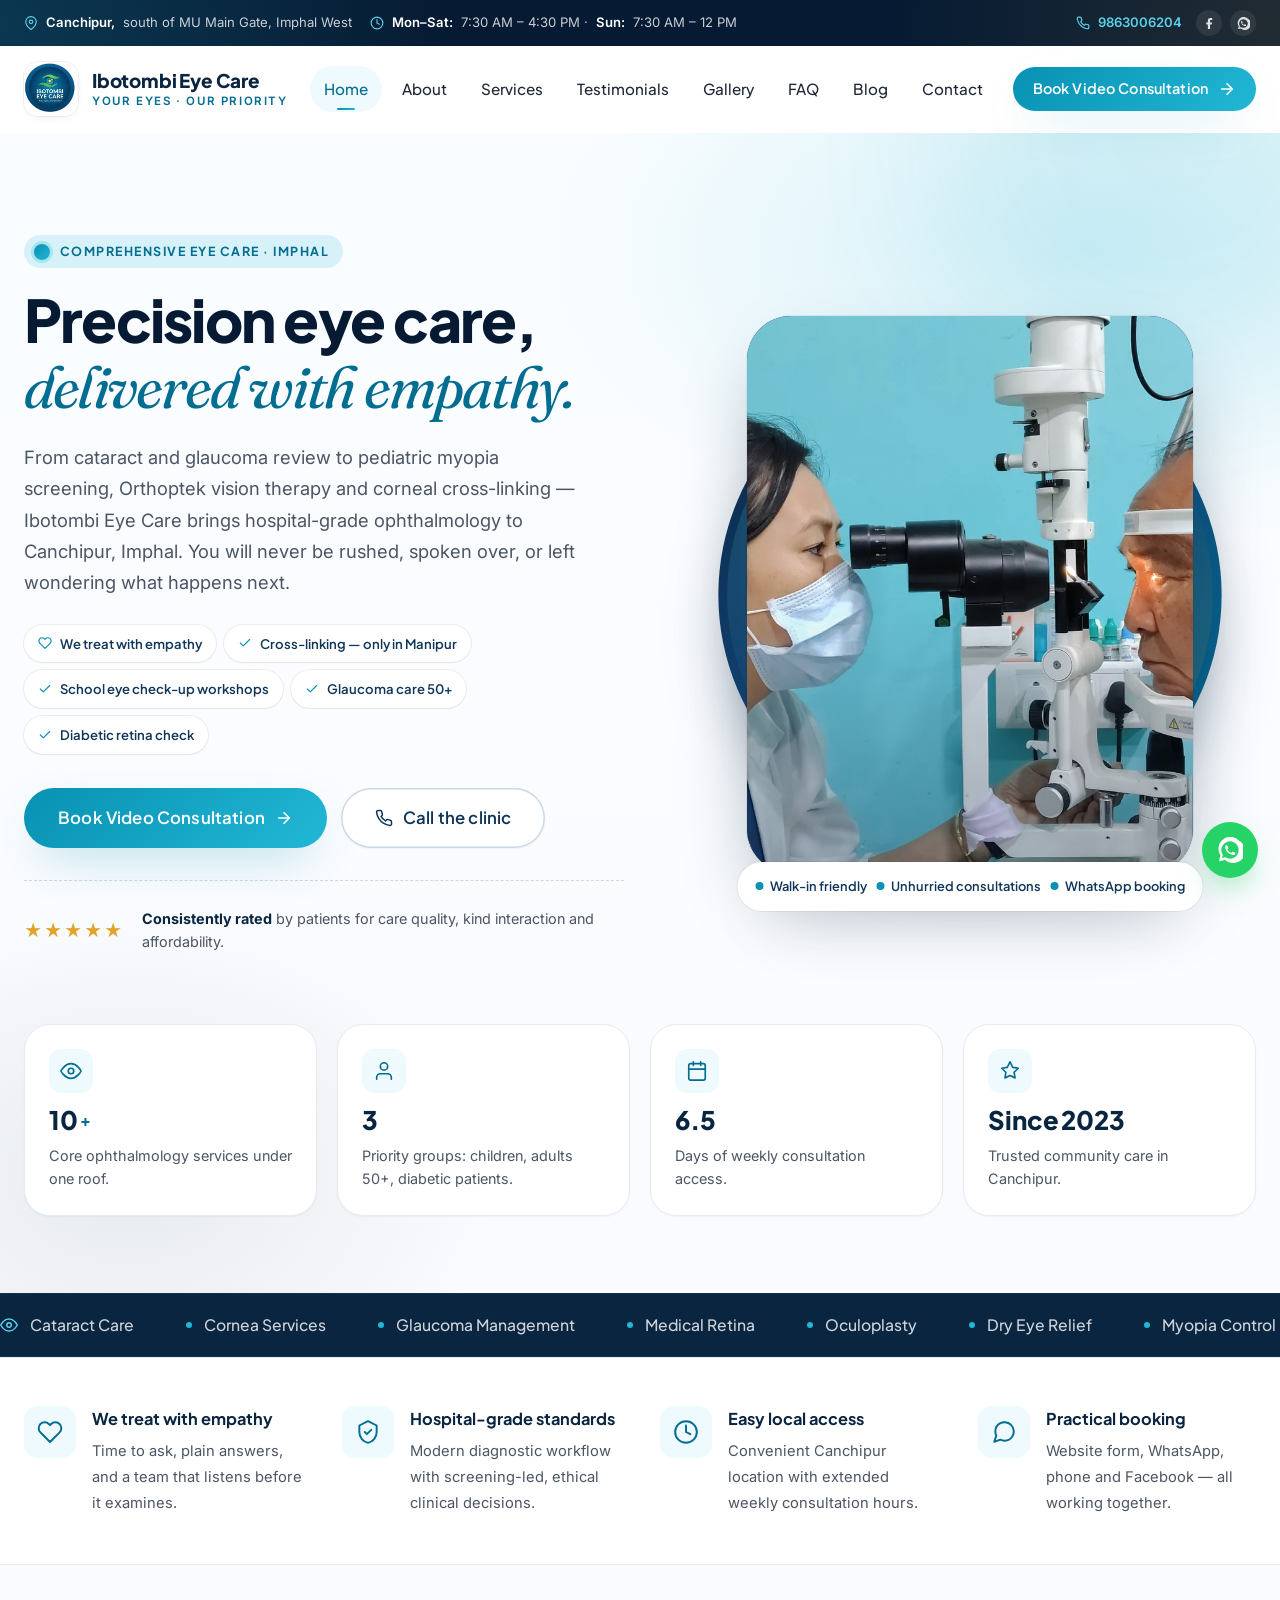
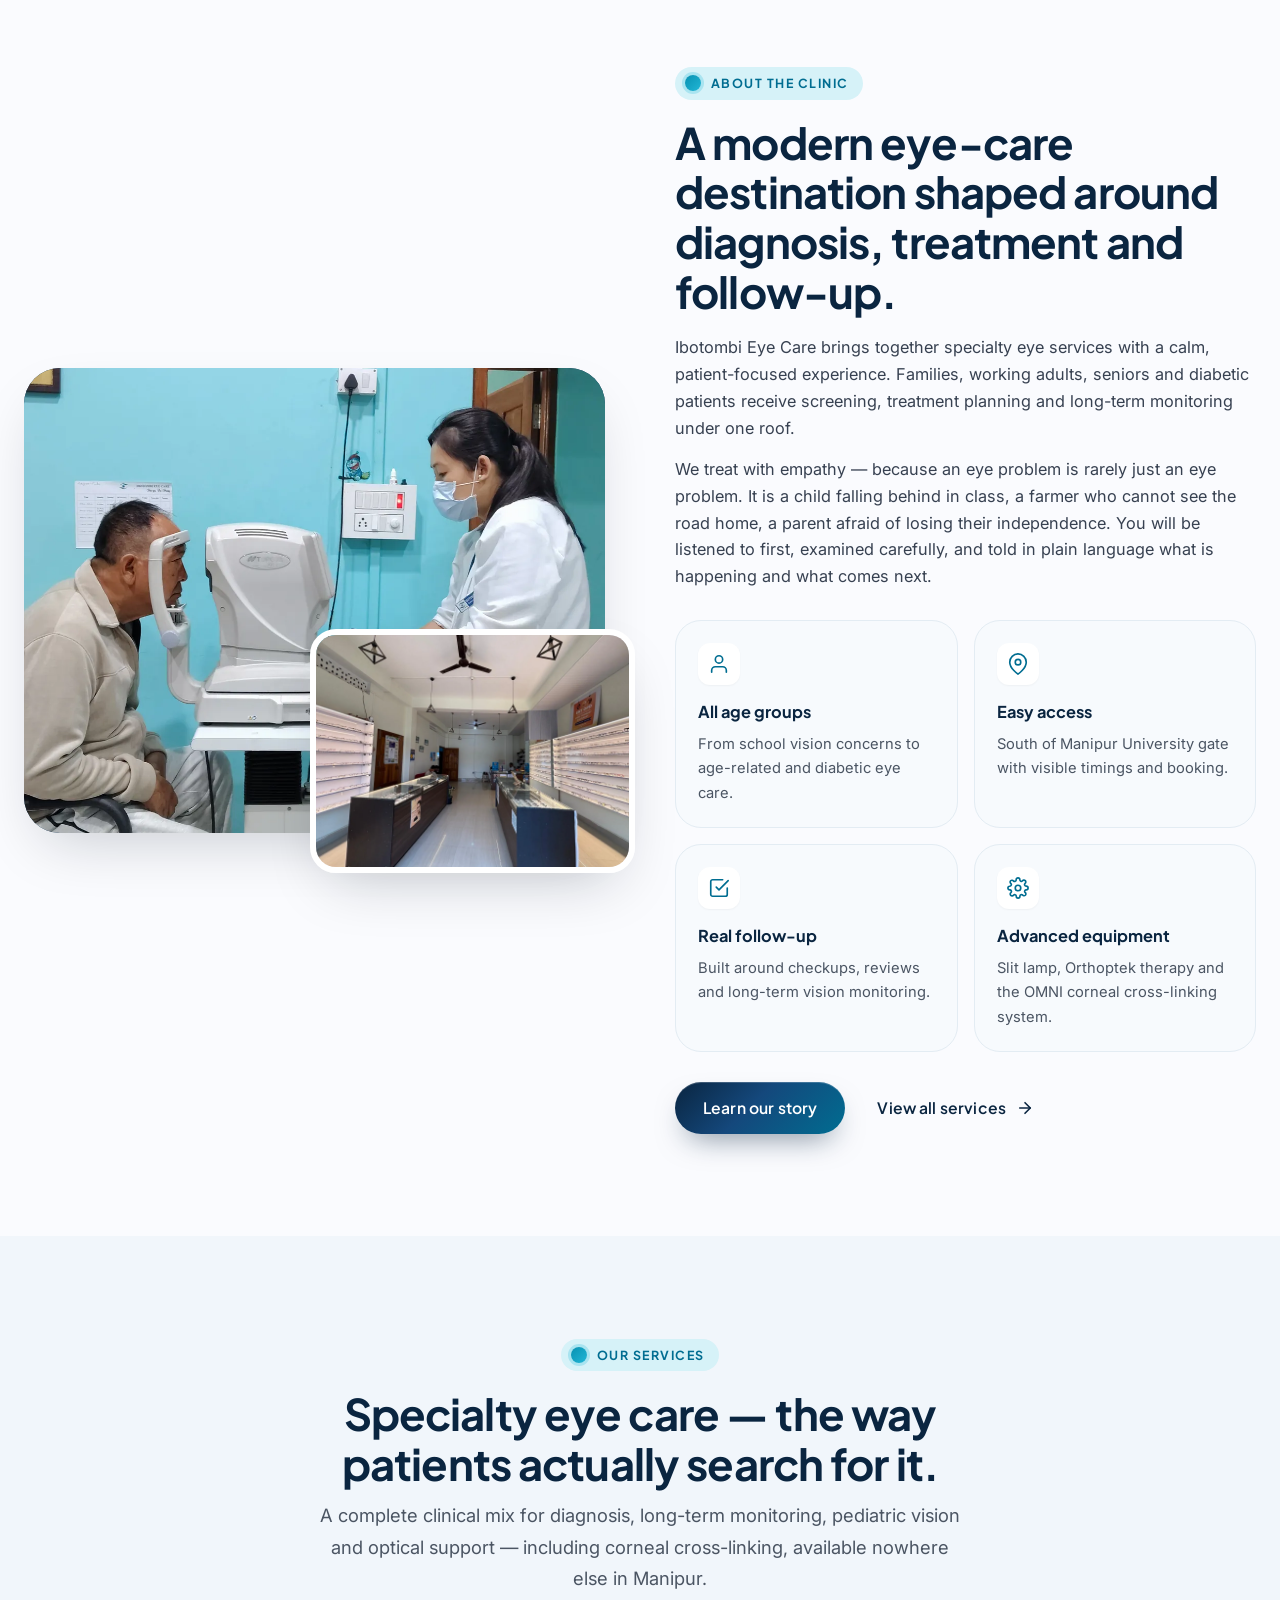
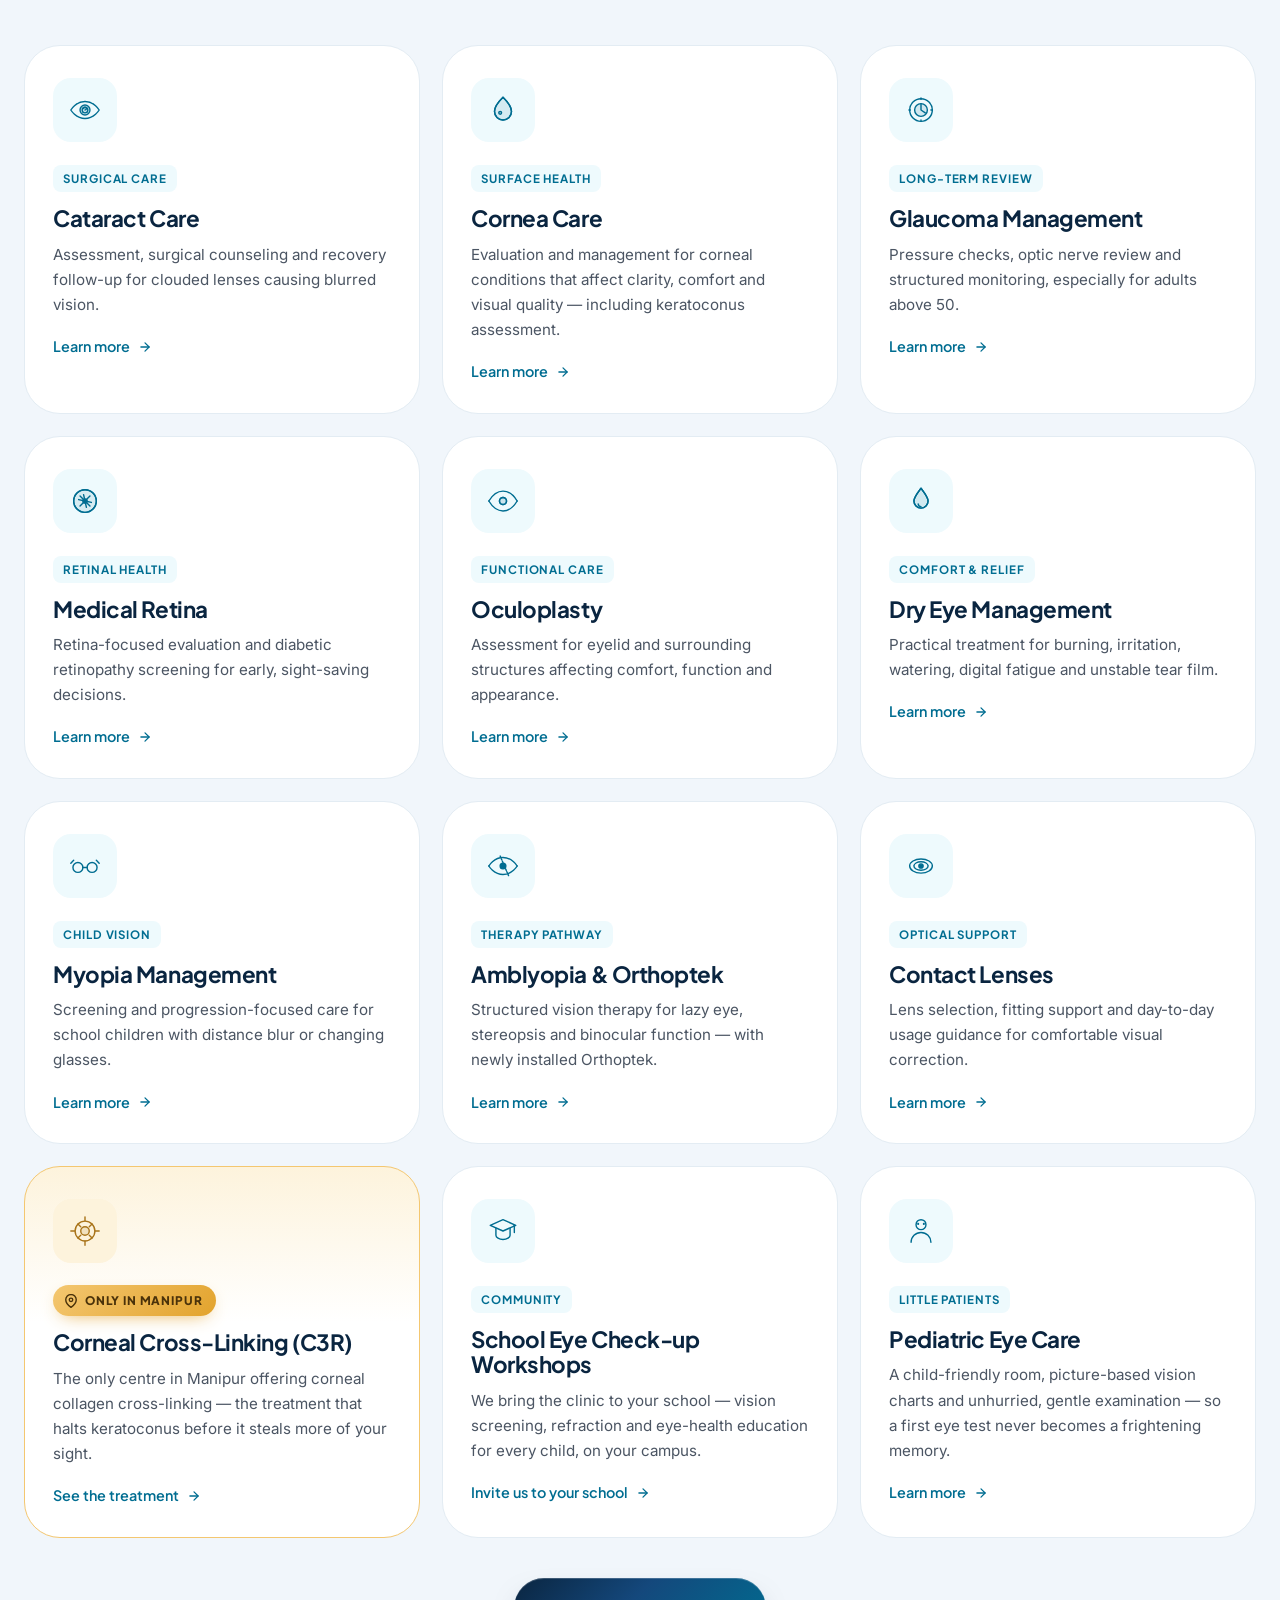
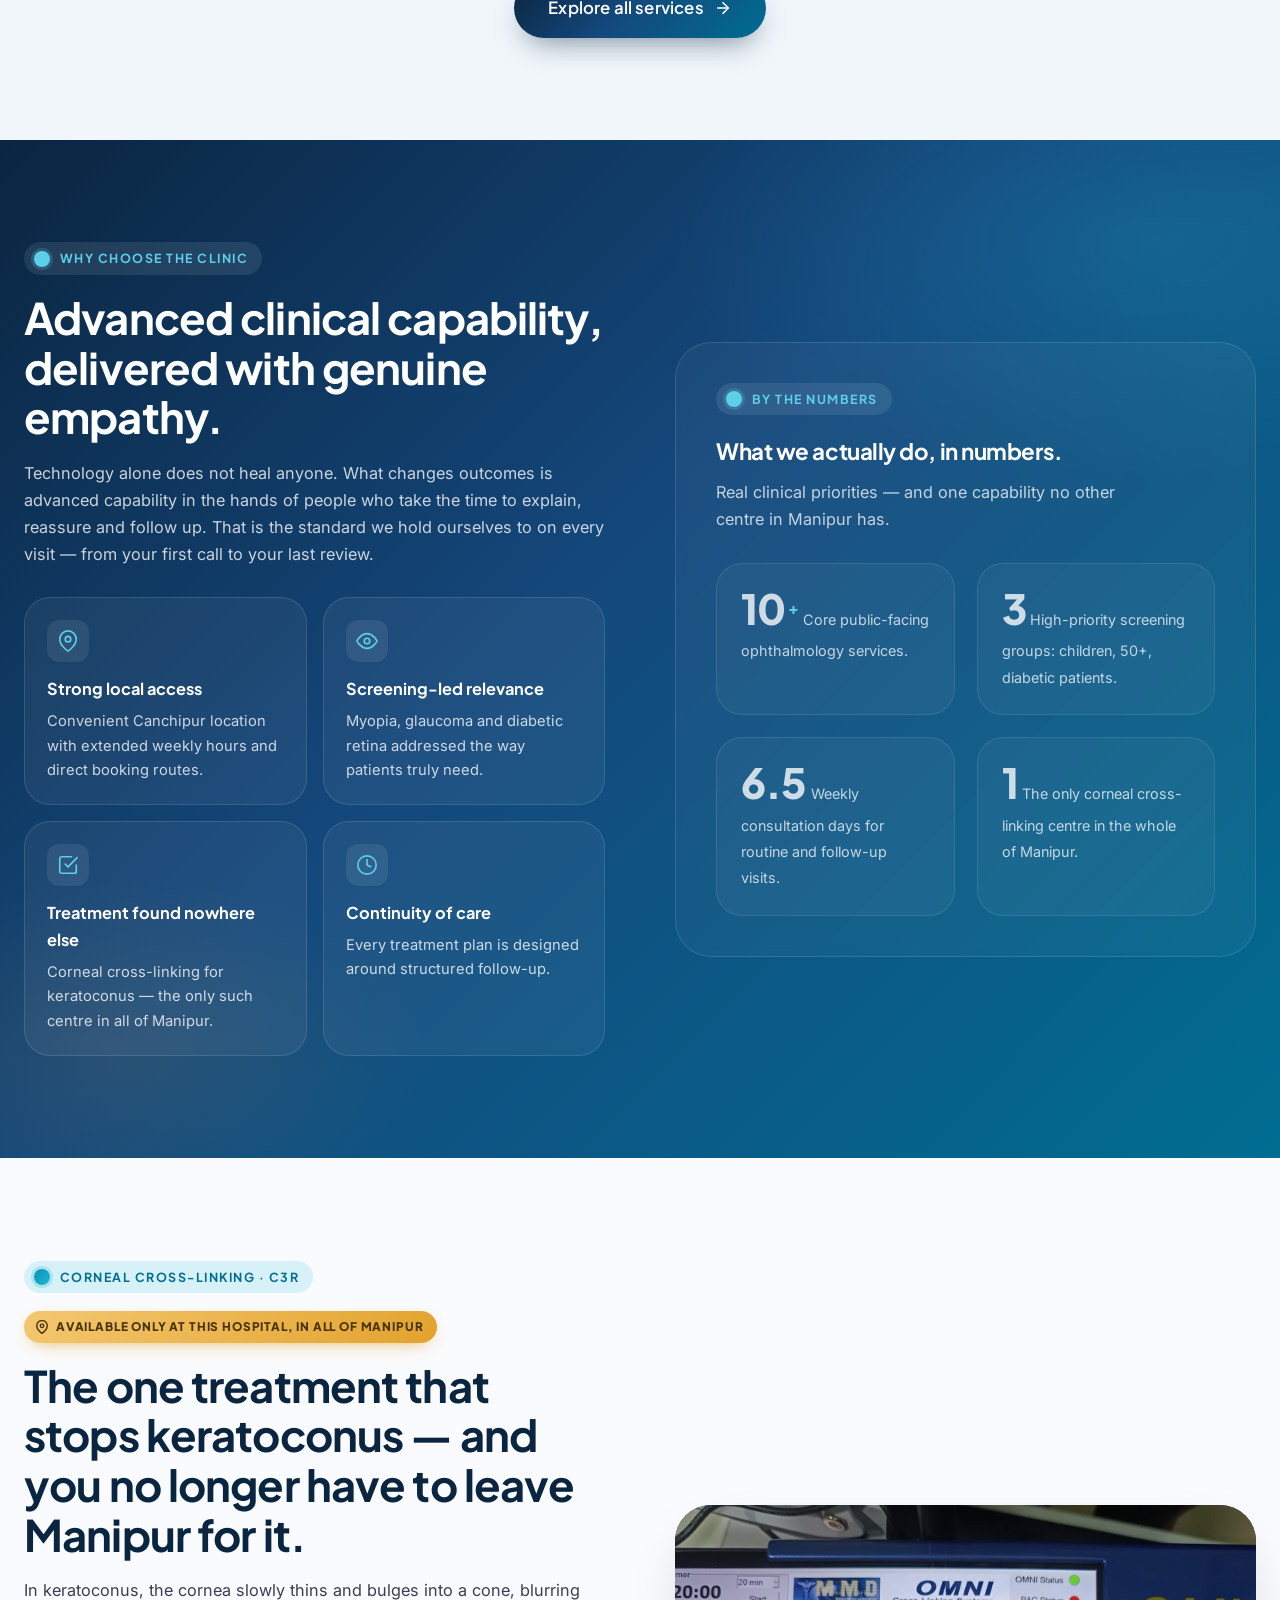
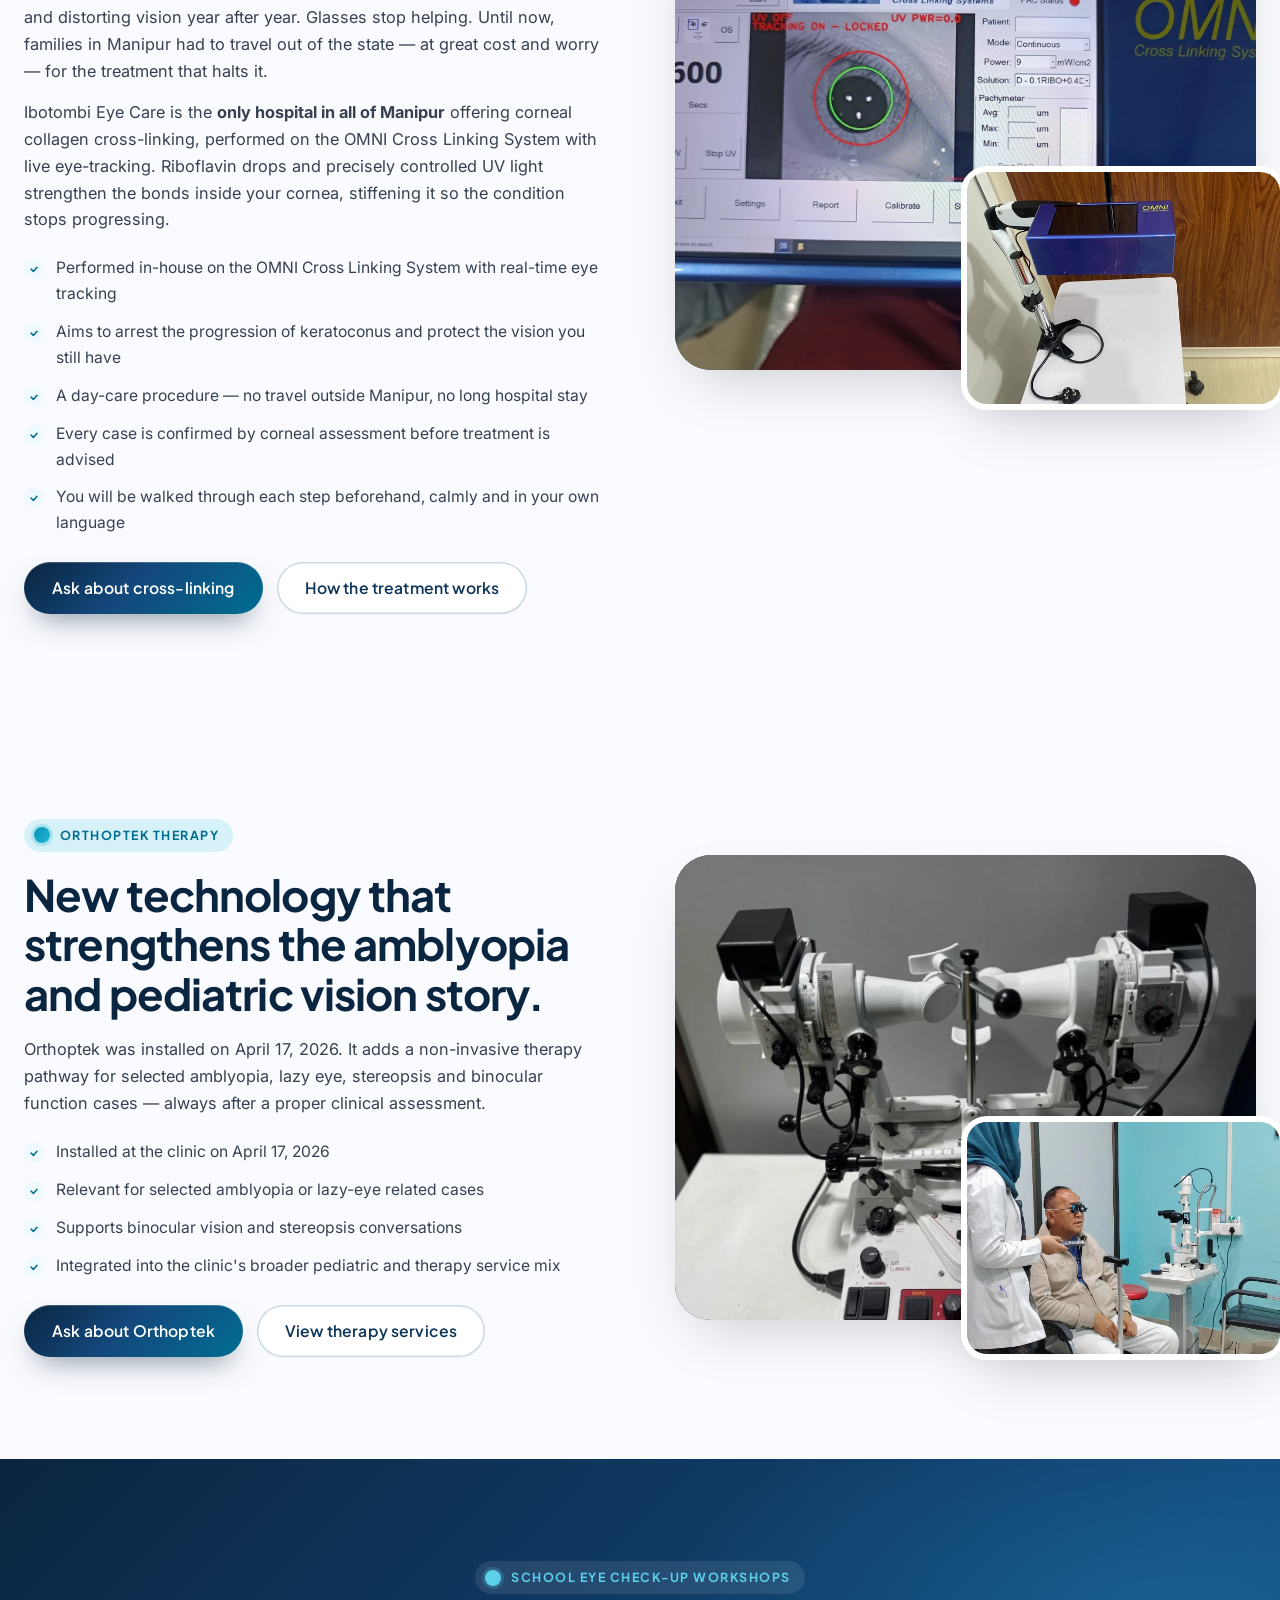
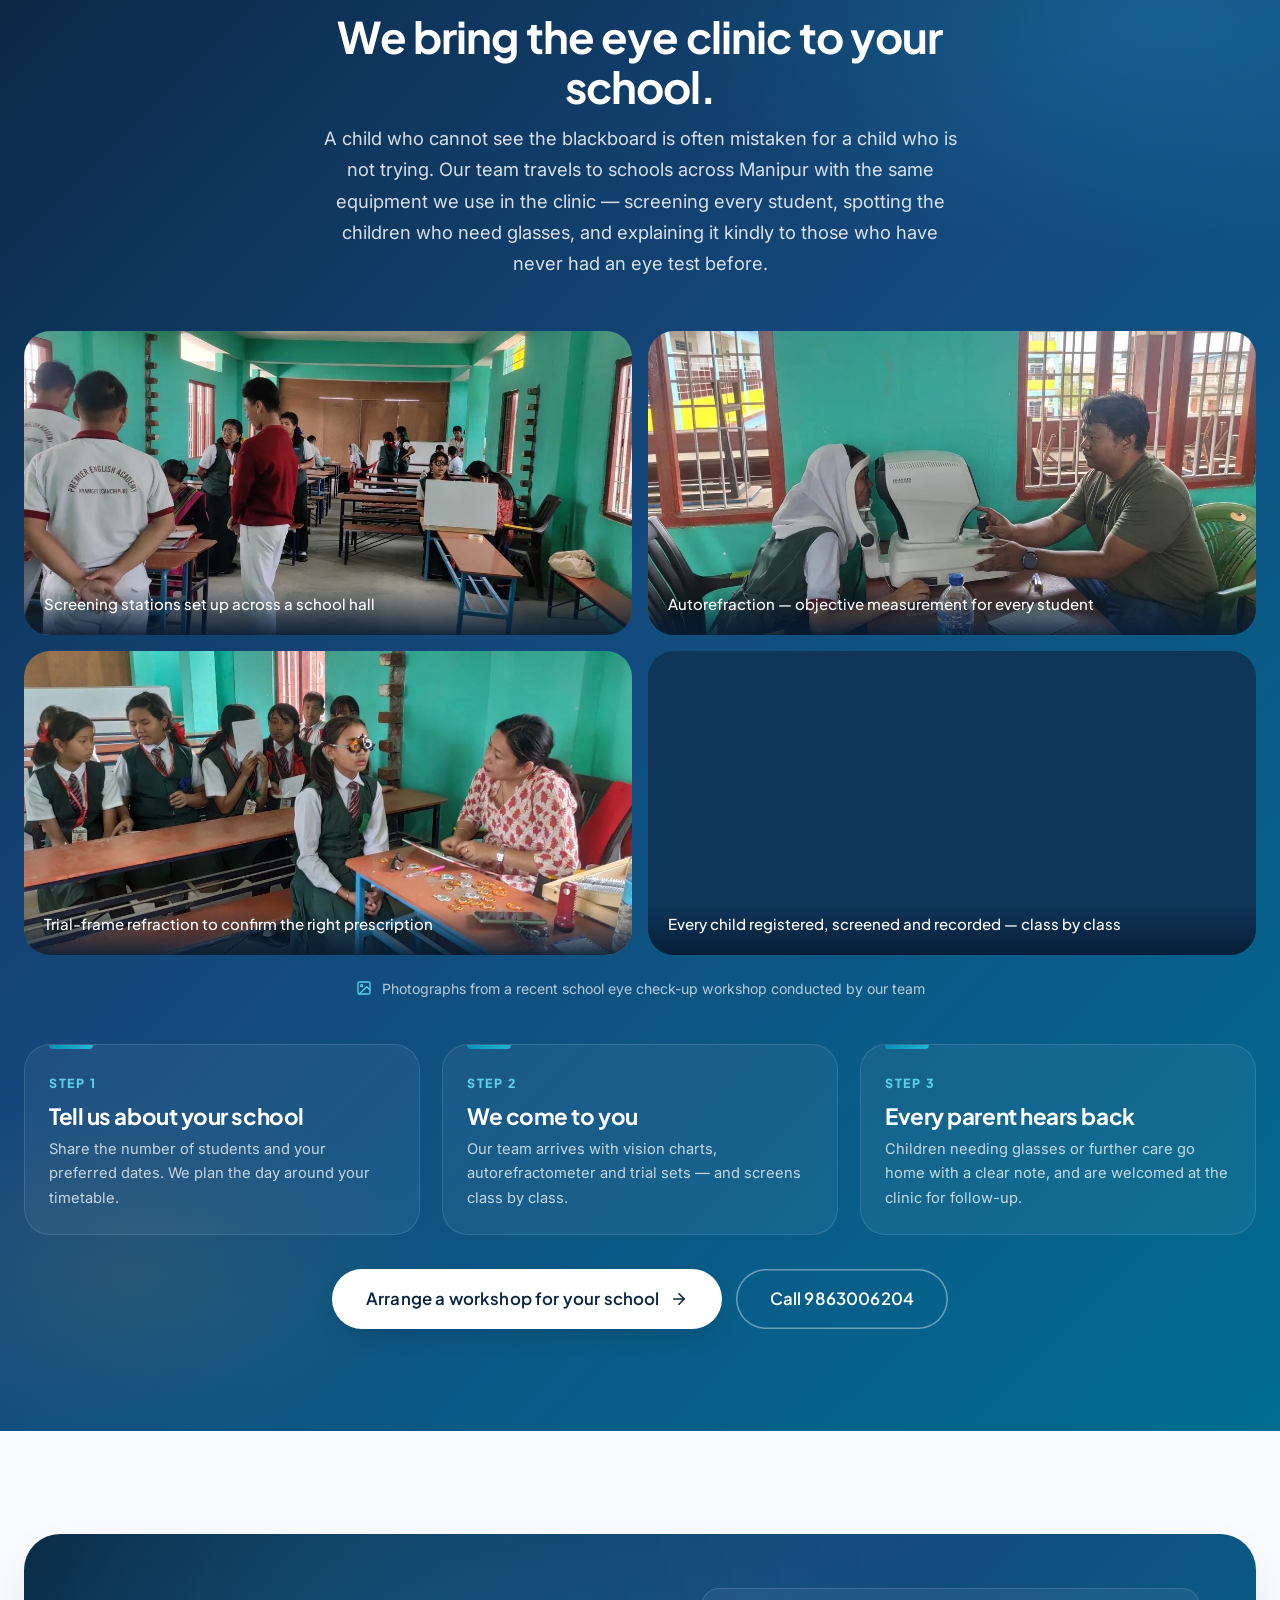
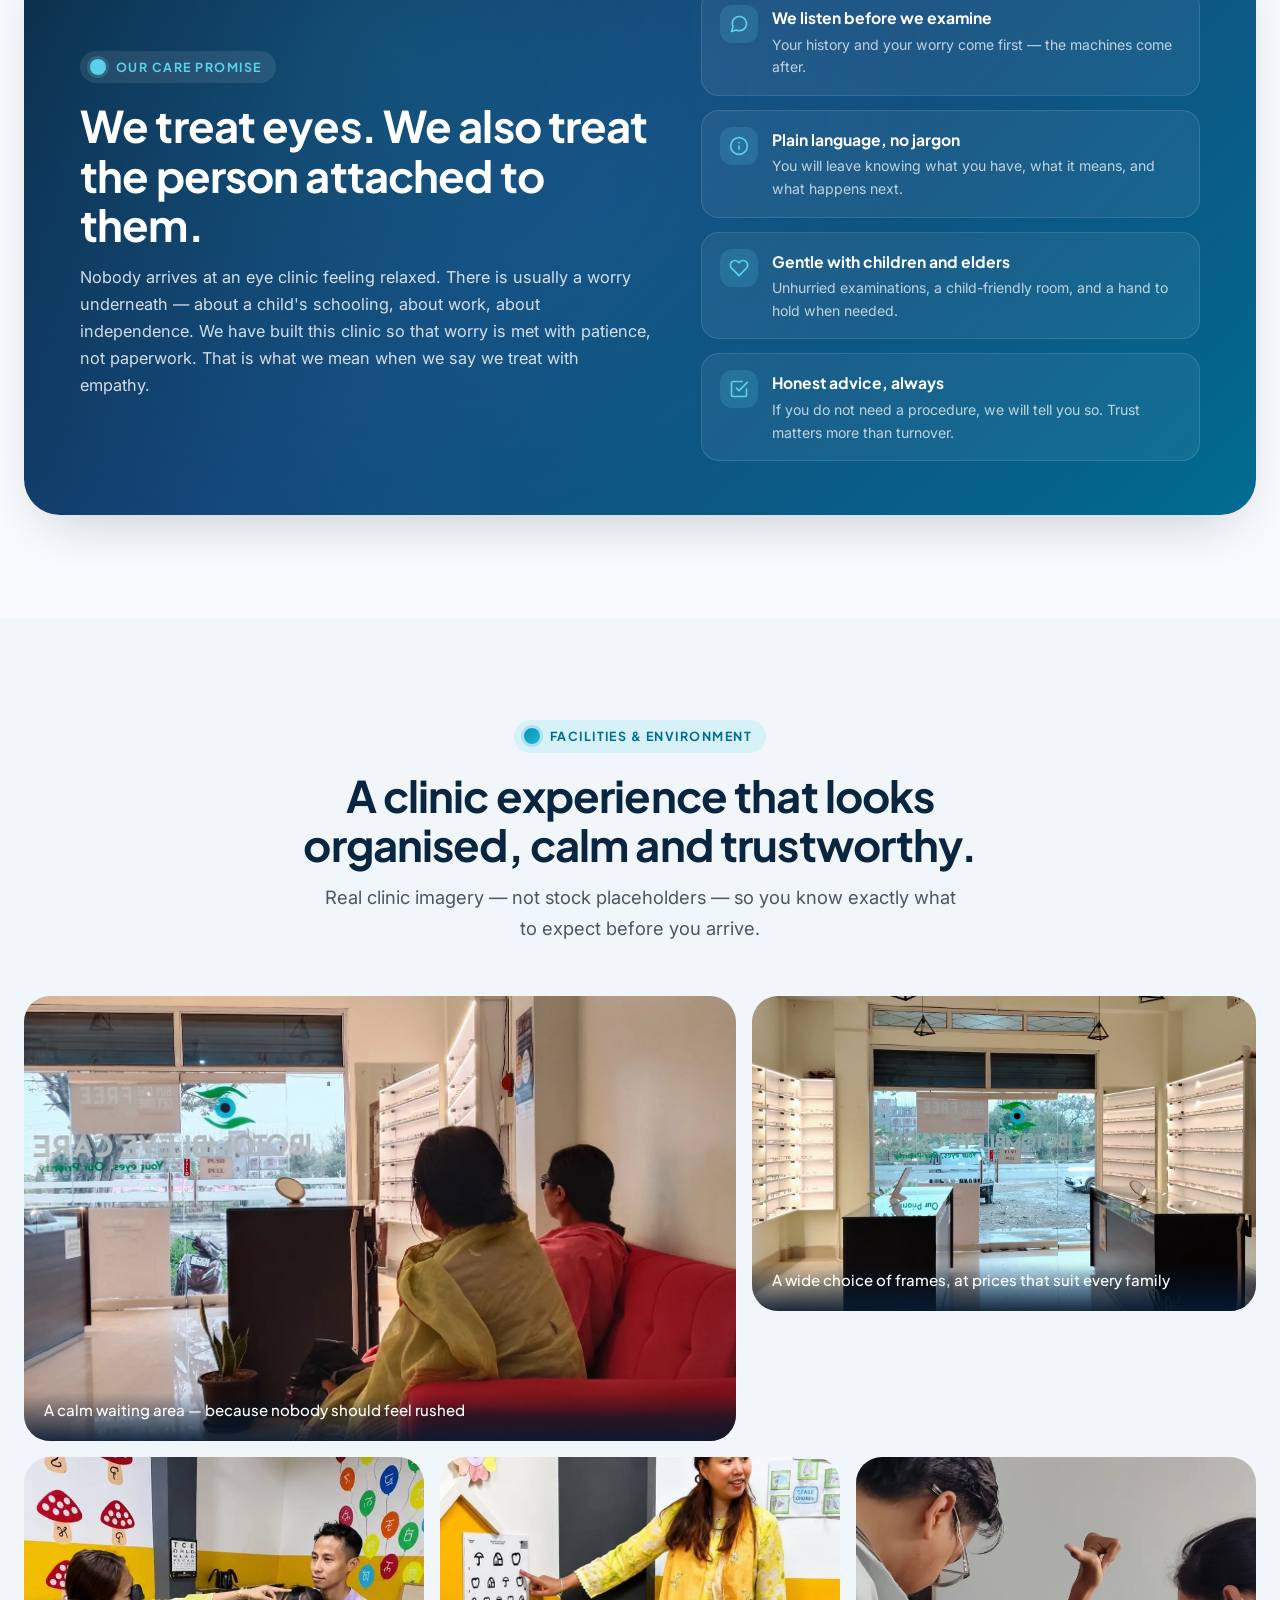
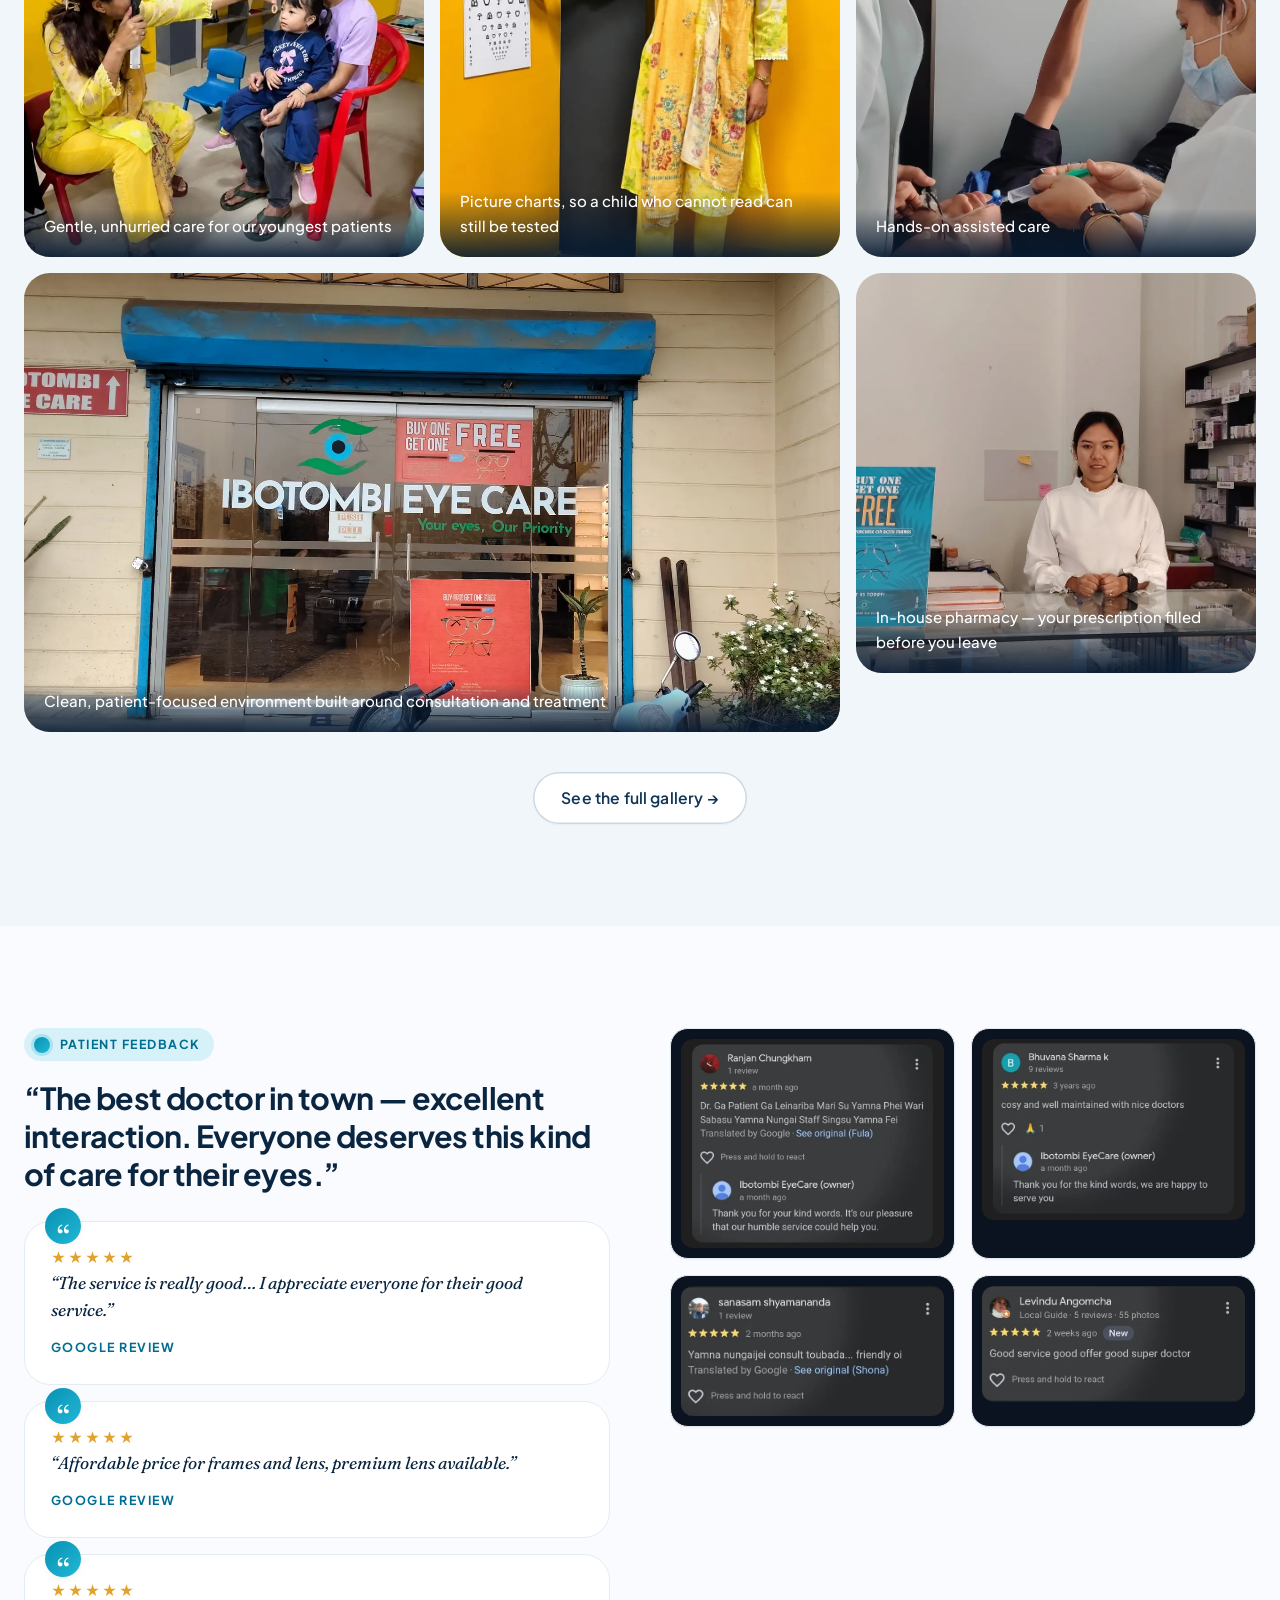
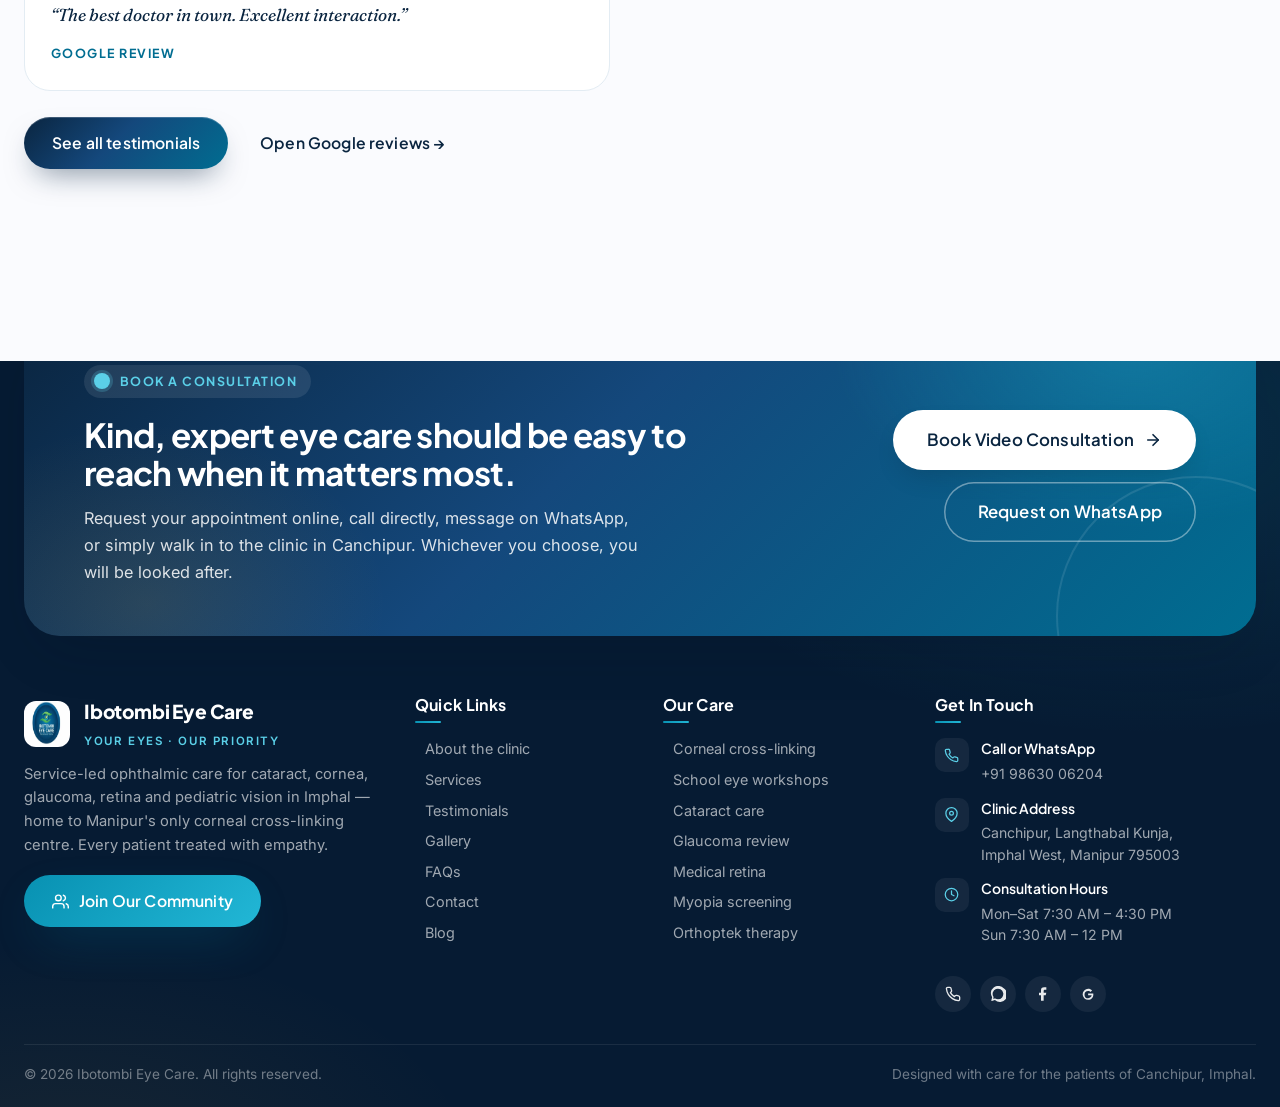
==== commit 83c1c519: "commit" ====
--- a/index.html
+++ b/index.html
@@ -172,28 +172,6 @@
               <img fetchpriority="high" width="1995" height="900" src="assets/images/clinic_photos/IMG_20260328_111314.webp" alt="Slit lamp eye examination at Ibotombi Eye Care">
             </div>
 
-            <div class="hero-float top-left">
-              <span class="hf-icon">
-                <!-- Eye -->
-                <svg viewBox="0 0 24 24" fill="none" stroke="currentColor" stroke-width="2" stroke-linecap="round" stroke-linejoin="round"><path d="M1 12s4-8 11-8 11 8 11 8-4 8-11 8S1 12 1 12z"/><circle cx="12" cy="12" r="3"/></svg>
-              </span>
-              <div>
-                <strong>Specialty-led</strong>
-                <span>10 core ophthalmology services</span>
-              </div>
-            </div>
-
-            <div class="hero-float bottom-right">
-              <span class="hf-icon">
-                <!-- Calendar -->
-                <svg viewBox="0 0 24 24" fill="none" stroke="currentColor" stroke-width="2" stroke-linecap="round" stroke-linejoin="round"><rect x="3" y="4" width="18" height="18" rx="2"/><line x1="16" y1="2" x2="16" y2="6"/><line x1="8" y1="2" x2="8" y2="6"/><line x1="3" y1="10" x2="21" y2="10"/></svg>
-              </span>
-              <div>
-                <strong>6.5 days/week</strong>
-                <span>Mon–Sun clinical access</span>
-              </div>
-            </div>
-
             <div class="hero-chips">
               <span class="hero-chip"><span class="dot"></span>Walk-in friendly</span>
               <span class="hero-chip"><span class="dot"></span>Unhurried consultations</span>
@@ -309,15 +287,6 @@
             </div>
             <div class="split-media-accent">
               <img decoding="async" width="1280" height="960" src="assets/images/clinic_photos/WhatsApp Image 2026-03-28 at 10.54.59.webp" alt="Optical counter and frame display at Ibotombi Eye Care" loading="lazy">
-            </div>
-            <div class="split-media-badge">
-              <span class="icon">
-                <svg viewBox="0 0 24 24" fill="none" stroke="currentColor" stroke-width="2" stroke-linecap="round" stroke-linejoin="round"><polyline points="20 6 9 17 4 12"/></svg>
-              </span>
-              <div>
-                <strong>100%</strong>
-                <span>Patient-focused care</span>
-              </div>
             </div>
           </div>
 
@@ -653,15 +622,6 @@
             <div class="split-media-accent">
               <img decoding="async" width="1200" height="1600" src="assets/images/crosslinking/c3r-omni-device.webp" alt="The OMNI Cross Linking System installed at Ibotombi Eye Care" loading="lazy">
             </div>
-            <div class="split-media-badge">
-              <span class="icon">
-                <svg viewBox="0 0 24 24" fill="none" stroke="currentColor" stroke-width="2" stroke-linecap="round" stroke-linejoin="round"><path d="M12 2 4 6v6c0 5 3.5 9 8 10 4.5-1 8-5 8-10V6z"/><polyline points="9 12 11 14 15 10"/></svg>
-              </span>
-              <div>
-                <strong>Only in Manipur</strong>
-                <span>Corneal cross-linking</span>
-              </div>
-            </div>
           </div>
         </div>
       </div>
@@ -699,15 +659,6 @@
             <div class="split-media-accent">
               <img decoding="async" width="1995" height="900" src="assets/images/clinic_photos/IMG_20260328_111037.webp" alt="An optometrist assessing a patient's vision with a trial frame at Ibotombi Eye Care" loading="lazy">
             </div>
-            <div class="split-media-badge">
-              <span class="icon">
-                <svg viewBox="0 0 24 24" fill="none" stroke="currentColor" stroke-width="2" stroke-linecap="round" stroke-linejoin="round"><polygon points="12 2 15 8 22 9 17 14 18 21 12 17 6 21 7 14 2 9 9 8 12 2"/></svg>
-              </span>
-              <div>
-                <strong>New</strong>
-                <span>April 2026</span>
-              </div>
-            </div>
           </div>
         </div>
       </div>
@@ -944,22 +895,6 @@
         </div>
       </div>
 
-      <div class="community-band reveal">
-        <div class="c-copy">
-          <div class="c-icon">
-            <svg viewBox="0 0 24 24" fill="none" stroke="currentColor" stroke-width="2" stroke-linecap="round" stroke-linejoin="round"><path d="M18 8a6 6 0 0 0-12 0c0 7-3 9-3 9h18s-3-2-3-9"/><path d="M13.73 21a2 2 0 0 1-3.46 0"/></svg>
-          </div>
-          <h3>Stay Updated</h3>
-          <p>Subscribe to our branded community for eye-health tips, preventive screening reminders and clinic updates from Ibotombi Eye Care.</p>
-        </div>
-        <div class="c-action">
-          <a class="button button-accent button-large" href="https://nreags.exlyapp.com/checkout/c645ff64-d817-41b7-8956-28b8e5301b3e" target="_blank" rel="noopener">
-            Join Our Branded Community
-            <svg viewBox="0 0 24 24" fill="none" stroke="currentColor" stroke-width="2.2" stroke-linecap="round" stroke-linejoin="round"><line x1="5" y1="12" x2="19" y2="12"/><polyline points="12 5 19 12 12 19"/></svg>
-          </a>
-        </div>
-      </div>
-
       <div class="footer-grid">
         <div class="footer-copy">
           <div class="footer-brand">
@@ -970,20 +905,7 @@
             </div>
           </div>
           <p>Service-led ophthalmic care for cataract, cornea, glaucoma, retina and pediatric vision in Imphal — home to Manipur's only corneal cross-linking centre. Every patient treated with empathy.</p>
-          <div class="social-links">
-            <a href="tel:+919863006204" aria-label="Call">
-              <svg viewBox="0 0 24 24" fill="none" stroke="currentColor" stroke-width="2" stroke-linecap="round" stroke-linejoin="round"><path d="M22 16.92v3a2 2 0 0 1-2.18 2 19.79 19.79 0 0 1-8.63-3.07 19.5 19.5 0 0 1-6-6A19.79 19.79 0 0 1 2.12 4.18 2 2 0 0 1 4.11 2h3a2 2 0 0 1 2 1.72 12.84 12.84 0 0 0 .7 2.81 2 2 0 0 1-.45 2.11L8.09 9.91a16 16 0 0 0 6 6l1.27-1.27a2 2 0 0 1 2.11-.45 12.84 12.84 0 0 0 2.81.7A2 2 0 0 1 22 16.92z"/></svg>
-            </a>
-            <a href="https://wa.me/919863006204" target="_blank" rel="noopener" aria-label="WhatsApp">
-              <svg viewBox="0 0 24 24" fill="currentColor"><path d="M20.5 3.5A11 11 0 0 0 3.2 17l-1.2 4.6a.6.6 0 0 0 .75.75L7.4 21A11 11 0 1 0 20.5 3.5zM12 20a8 8 0 0 1-4.2-1.2l-.3-.2-2.8.7.7-2.7-.2-.3A8 8 0 1 1 12 20z"/></svg>
-            </a>
-            <a href="https://www.facebook.com/profile.php?id=61552895129719" target="_blank" rel="noopener" aria-label="Facebook">
-              <svg viewBox="0 0 24 24" fill="currentColor"><path d="M13 22v-8h3l1-4h-4V7.5c0-1.1.3-2 2-2h2V2h-3.2C10.3 2 9 3.7 9 6.2V10H6v4h3v8h4z"/></svg>
-            </a>
-            <a href="https://share.google/ZYd1Dk3Wod70EndYF" target="_blank" rel="noopener" aria-label="Google reviews">
-              <svg viewBox="0 0 24 24" fill="currentColor"><path d="M21.35 11.1h-9.17v2.9h5.28c-.23 1.5-1.6 4.4-5.28 4.4a5.4 5.4 0 1 1 0-10.8c1.7 0 2.85.72 3.5 1.35l2.4-2.32C16.5 5.2 14.6 4.2 12.18 4.2a8.2 8.2 0 1 0 0 16.4c4.74 0 7.85-3.33 7.85-8 0-.54-.07-.96-.17-1.5z"/></svg>
-            </a>
-          </div>
+          <a class="button button-accent" href="https://nreags.exlyapp.com/checkout/c645ff64-d817-41b7-8956-28b8e5301b3e" target="_blank" rel="noopener"><svg viewBox="0 0 24 24" fill="none" stroke="currentColor" stroke-width="2" stroke-linecap="round" stroke-linejoin="round"><path d="M17 21v-2a4 4 0 0 0-4-4H5a4 4 0 0 0-4 4v2"/><circle cx="9" cy="7" r="4"/><path d="M23 21v-2a4 4 0 0 0-3-3.87"/><path d="M16 3.13a4 4 0 0 1 0 7.75"/></svg>Join Our Community</a>
         </div>
 
         <div>
@@ -1000,7 +922,7 @@
         </div>
 
         <div>
-          <h3 class="footer-title">Patient Needs</h3>
+          <h3 class="footer-title">Our Care</h3>
           <div class="footer-links">
             <a href="services.html#cross-linking">Corneal cross-linking</a>
             <a href="index.html#school-workshop">School eye workshops</a>
@@ -1013,20 +935,34 @@
         </div>
 
         <div>
-          <h3 class="footer-title">Contact</h3>
+          <h3 class="footer-title">Get In Touch</h3>
           <div class="footer-contact">
-            <a href="tel:+919863006204">
-              <svg viewBox="0 0 24 24" fill="none" stroke="currentColor" stroke-width="2" stroke-linecap="round" stroke-linejoin="round"><path d="M22 16.92v3a2 2 0 0 1-2.18 2 19.79 19.79 0 0 1-8.63-3.07 19.5 19.5 0 0 1-6-6A19.79 19.79 0 0 1 2.12 4.18 2 2 0 0 1 4.11 2h3a2 2 0 0 1 2 1.72 12.84 12.84 0 0 0 .7 2.81 2 2 0 0 1-.45 2.11L8.09 9.91a16 16 0 0 0 6 6l1.27-1.27a2 2 0 0 1 2.11-.45 12.84 12.84 0 0 0 2.81.7A2 2 0 0 1 22 16.92z"/></svg>
-              9863006204
+            <div class="fc-item">
+              <span class="fc-icon"><svg viewBox="0 0 24 24" fill="none" stroke="currentColor" stroke-width="2" stroke-linecap="round" stroke-linejoin="round"><path d="M22 16.92v3a2 2 0 0 1-2.18 2 19.79 19.79 0 0 1-8.63-3.07 19.5 19.5 0 0 1-6-6A19.79 19.79 0 0 1 2.12 4.18 2 2 0 0 1 4.11 2h3a2 2 0 0 1 2 1.72 12.84 12.84 0 0 0 .7 2.81 2 2 0 0 1-.45 2.11L8.09 9.91a16 16 0 0 0 6 6l1.27-1.27a2 2 0 0 1 2.11-.45 12.84 12.84 0 0 0 2.81.7A2 2 0 0 1 22 16.92z"/></svg></span>
+              <span class="fc-text"><strong>Call or WhatsApp</strong><a href="tel:+919863006204">+91 98630 06204</a></span>
+            </div>
+            <div class="fc-item">
+              <span class="fc-icon"><svg viewBox="0 0 24 24" fill="none" stroke="currentColor" stroke-width="2" stroke-linecap="round" stroke-linejoin="round"><path d="M21 10c0 7-9 13-9 13s-9-6-9-13a9 9 0 1 1 18 0z"/><circle cx="12" cy="10" r="3"/></svg></span>
+              <span class="fc-text"><strong>Clinic Address</strong><span>Canchipur, Langthabal Kunja,<br>Imphal West, Manipur 795003</span></span>
+            </div>
+            <div class="fc-item">
+              <span class="fc-icon"><svg viewBox="0 0 24 24" fill="none" stroke="currentColor" stroke-width="2" stroke-linecap="round" stroke-linejoin="round"><circle cx="12" cy="12" r="10"/><polyline points="12 6 12 12 16 14"/></svg></span>
+              <span class="fc-text"><strong>Consultation Hours</strong><span>Mon–Sat 7:30 AM – 4:30 PM<br>Sun 7:30 AM – 12 PM</span></span>
+            </div>
+            <div class="social-links">
+            <a href="tel:+919863006204" aria-label="Call">
+            <svg viewBox="0 0 24 24" fill="none" stroke="currentColor" stroke-width="2" stroke-linecap="round" stroke-linejoin="round"><path d="M22 16.92v3a2 2 0 0 1-2.18 2 19.79 19.79 0 0 1-8.63-3.07 19.5 19.5 0 0 1-6-6A19.79 19.79 0 0 1 2.12 4.18 2 2 0 0 1 4.11 2h3a2 2 0 0 1 2 1.72 12.84 12.84 0 0 0 .7 2.81 2 2 0 0 1-.45 2.11L8.09 9.91a16 16 0 0 0 6 6l1.27-1.27a2 2 0 0 1 2.11-.45 12.84 12.84 0 0 0 2.81.7A2 2 0 0 1 22 16.92z"/></svg>
             </a>
-            <span>
-              <svg viewBox="0 0 24 24" fill="none" stroke="currentColor" stroke-width="2" stroke-linecap="round" stroke-linejoin="round"><path d="M21 10c0 7-9 13-9 13s-9-6-9-13a9 9 0 1 1 18 0z"/><circle cx="12" cy="10" r="3"/></svg>
-              Canchipur, Langthabal Kunja, south of MU Main Gate, Imphal West, Manipur 795003
-            </span>
-            <span>
-              <svg viewBox="0 0 24 24" fill="none" stroke="currentColor" stroke-width="2" stroke-linecap="round" stroke-linejoin="round"><circle cx="12" cy="12" r="10"/><polyline points="12 6 12 12 16 14"/></svg>
-              Mon–Sat: 7:30 AM – 4:30 PM<br>Sun: 7:30 AM – 12 PM
-            </span>
+            <a href="https://wa.me/919863006204" target="_blank" rel="noopener" aria-label="WhatsApp">
+            <svg viewBox="0 0 24 24" fill="currentColor"><path d="M20.5 3.5A11 11 0 0 0 3.2 17l-1.2 4.6a.6.6 0 0 0 .75.75L7.4 21A11 11 0 1 0 20.5 3.5zM12 20a8 8 0 0 1-4.2-1.2l-.3-.2-2.8.7.7-2.7-.2-.3A8 8 0 1 1 12 20z"/></svg>
+            </a>
+            <a href="https://www.facebook.com/profile.php?id=61552895129719" target="_blank" rel="noopener" aria-label="Facebook">
+            <svg viewBox="0 0 24 24" fill="currentColor"><path d="M13 22v-8h3l1-4h-4V7.5c0-1.1.3-2 2-2h2V2h-3.2C10.3 2 9 3.7 9 6.2V10H6v4h3v8h4z"/></svg>
+            </a>
+            <a href="https://share.google/ZYd1Dk3Wod70EndYF" target="_blank" rel="noopener" aria-label="Google reviews">
+            <svg viewBox="0 0 24 24" fill="currentColor"><path d="M21.35 11.1h-9.17v2.9h5.28c-.23 1.5-1.6 4.4-5.28 4.4a5.4 5.4 0 1 1 0-10.8c1.7 0 2.85.72 3.5 1.35l2.4-2.32C16.5 5.2 14.6 4.2 12.18 4.2a8.2 8.2 0 1 0 0 16.4c4.74 0 7.85-3.33 7.85-8 0-.54-.07-.96-.17-1.5z"/></svg>
+            </a>
+            </div>
           </div>
         </div>
       </div>
--- a/assets/css/site.css
+++ b/assets/css/site.css
@@ -591,38 +591,6 @@
   background: linear-gradient(180deg, transparent 50%, rgba(10,37,64,0.25) 100%);
 }
 
-.hero-float {
-  position: absolute;
-  display: flex;
-  gap: 12px;
-  align-items: flex-start;
-  background: var(--paper);
-  padding: 14px 18px;
-  border-radius: var(--r-md);
-  box-shadow: var(--sh-lg), var(--sh-ring);
-  z-index: 3;
-}
-.hero-float.top-left { top: 12%; left: -6%; animation: floatA 6s ease-in-out infinite; }
-.hero-float.bottom-right { bottom: 10%; right: -4%; animation: floatB 7s ease-in-out infinite; }
-.hero-float .hf-icon {
-  width: 42px; height: 42px;
-  border-radius: 12px;
-  background: var(--grad-accent);
-  color: #fff;
-  display: grid; place-items: center;
-  flex-shrink: 0;
-}
-.hero-float .hf-icon svg { width: 22px; height: 22px; }
-.hero-float strong {
-  display: block;
-  color: var(--navy-800);
-  font-family: var(--font-display);
-  font-size: 0.95rem;
-  font-weight: 700;
-  margin-bottom: 2px;
-}
-.hero-float span { color: var(--text-soft); font-size: 0.8rem; }
-
 .hero-chips {
   position: absolute;
   bottom: -36px; left: 50%;
@@ -854,27 +822,6 @@
 }
 .split-media-accent img { width: 100%; height: 100%; object-fit: cover; }
 
-.split-media-badge {
-  position: absolute;
-  top: -24px; left: -24px;
-  background: var(--paper);
-  padding: 14px 18px;
-  border-radius: var(--r-md);
-  display: flex; gap: 12px; align-items: center;
-  box-shadow: var(--sh-md), var(--sh-ring);
-  z-index: 2;
-}
-.split-media-badge .icon {
-  width: 44px; height: 44px;
-  border-radius: 12px;
-  background: var(--grad-accent);
-  color: #fff;
-  display: grid; place-items: center;
-}
-.split-media-badge .icon svg { width: 22px; height: 22px; }
-.split-media-badge strong { display: block; color: var(--navy-800); font-family: var(--font-display); font-size: 1.4rem; font-weight: 800; line-height: 1; }
-.split-media-badge span { color: var(--text-soft); font-size: 0.8rem; }
-
 /* Feature list used in split copy */
 .check-list {
   list-style: none;
@@ -1040,10 +987,6 @@
 .section-deep h2, .section-deep h3, .section-deep strong { color: #fff; }
 .section-deep p, .section-deep span { color: rgba(255,255,255,0.78); }
 .section-deep .lead { color: rgba(255,255,255,0.84); }
-
-/* The floating badge stays a white card even on dark sections — keep its ink dark */
-.section-deep .split-media-badge strong { color: var(--navy-800); }
-.section-deep .split-media-badge span { color: var(--text-soft); }
 
 /* Detail lists sit directly on the dark ground, so they need light ink */
 .section-deep .detail-list li { color: rgba(255,255,255,0.82); }
@@ -1858,8 +1801,6 @@
 }
 .booking-card > p { position: relative; color: var(--text-soft); }
 
-.appointment-form { position: relative; }
-
 /* Embedded map inside the booking-card (replaces the appointment form) */
 .booking-map {
   position: relative;
@@ -2040,91 +1981,14 @@
 }
 
 /* --------------------------------------------------------------------------
-   Community / newsletter band (footer)
--------------------------------------------------------------------------- */
-.community-band {
-  position: relative;
-  display: grid;
-  grid-template-columns: minmax(0, 1.2fr) minmax(0, 0.8fr);
-  gap: 36px;
-  align-items: center;
-  padding: 34px 44px;
-  margin: 50px 0;
-  border-radius: var(--r-xl);
-  background: linear-gradient(120deg, rgba(8,145,178,0.18), rgba(14,72,124,0.25));
-  border: 1px solid rgba(91,208,232,0.25);
-  color: #fff;
-  overflow: hidden;
-}
-.community-band::before {
-  content: "";
-  position: absolute;
-  top: -70px; right: -60px;
-  width: 220px; height: 220px;
-  border-radius: 50%;
-  background: var(--grad-accent);
-  opacity: 0.18;
-  pointer-events: none;
-  filter: blur(10px);
-}
-.community-band::after {
-  content: "";
-  position: absolute;
-  bottom: -90px; left: -60px;
-  width: 240px; height: 240px;
-  border-radius: 50%;
-  background: radial-gradient(circle, rgba(228,163,45,0.22), transparent 70%);
-  pointer-events: none;
-}
-.community-band .c-copy { position: relative; z-index: 1; }
-.community-band .c-icon {
-  width: 52px; height: 52px;
-  border-radius: 16px;
-  background: var(--grad-accent);
-  color: #fff;
-  display: grid; place-items: center;
-  box-shadow: 0 14px 30px -10px rgba(8,145,178,0.55);
-  margin-bottom: 16px;
-}
-.community-band .c-icon svg { width: 26px; height: 26px; }
-.community-band h3 {
-  color: #fff;
-  font-size: clamp(1.3rem, 2vw, 1.55rem);
-  margin: 0 0 8px;
-}
-.community-band p {
-  color: rgba(255,255,255,0.78);
-  font-size: 0.98rem;
-  margin: 0;
-  max-width: 520px;
-  line-height: 1.6;
-}
-.community-band .c-action {
-  display: flex;
-  justify-content: flex-end;
-  position: relative;
-  z-index: 1;
-}
-.community-band .c-action .button svg { width: 18px; height: 18px; }
-
-@media (max-width: 820px) {
-  .community-band {
-    grid-template-columns: minmax(0, 1fr);
-    padding: 30px;
-    gap: 22px;
-  }
-  .community-band .c-action { justify-content: flex-start; }
-}
-
-/* --------------------------------------------------------------------------
    Footer
 -------------------------------------------------------------------------- */
 .site-footer {
   position: relative;
   background: var(--navy-900);
   color: rgba(255,255,255,0.7);
-  padding: 80px 0 30px;
-  margin-top: 120px;
+  padding: 54px 0 22px;
+  margin-top: 90px;
   overflow: hidden;
 }
 .site-footer::before {
@@ -2138,22 +2002,22 @@
 
 .footer-grid {
   display: grid;
-  grid-template-columns: minmax(0, 1.6fr) minmax(0, 1fr) minmax(0, 1fr) minmax(0, 1.2fr);
-  gap: 44px;
+  grid-template-columns: minmax(0, 1.5fr) minmax(0, 0.9fr) minmax(0, 1fr) minmax(0, 1.35fr);
+  gap: 34px;
   position: relative;
   z-index: 1;
 }
 .footer-copy { max-width: 380px; }
-.footer-copy p { color: rgba(255,255,255,0.62); margin: 16px 0; font-size: 0.95rem; }
+.footer-copy p { color: rgba(255,255,255,0.62); margin: 12px 0 0; font-size: 0.92rem; line-height: 1.6; }
 
 .footer-brand { display: flex; align-items: center; gap: 14px; }
-.footer-brand img { width: 54px; height: 54px; border-radius: 14px; }
+.footer-brand img { width: 46px; height: 46px; border-radius: 12px; }
 .footer-brand .brand-title { color: #fff; font-size: 1.2rem; }
 .footer-brand .brand-tag { color: var(--teal-300); }
 
-.social-links { display: flex; gap: 10px; margin-top: 22px; }
+.social-links { display: flex; gap: 9px; margin-top: 18px; }
 .social-links a {
-  width: 40px; height: 40px;
+  width: 36px; height: 36px;
   border-radius: 50%;
   display: inline-flex; align-items: center; justify-content: center;
   background: rgba(255,255,255,0.06);
@@ -2168,10 +2032,10 @@
   font-family: var(--font-display);
   font-size: 1rem;
   font-weight: 700;
-  margin-bottom: 22px;
+  margin-bottom: 15px;
   letter-spacing: 0.02em;
   position: relative;
-  padding-bottom: 10px;
+  padding-bottom: 9px;
 }
 .footer-title::after {
   content: ""; position: absolute;
@@ -2182,11 +2046,11 @@
 }
 
 .footer-links, .footer-contact {
-  display: flex; flex-direction: column; gap: 12px;
-}
-.footer-links a, .footer-contact a, .footer-contact span {
+  display: flex; flex-direction: column; gap: 9px;
+}
+.footer-links a {
   color: rgba(255,255,255,0.62);
-  font-size: 0.92rem;
+  font-size: 0.9rem;
   display: inline-flex; align-items: flex-start; gap: 10px;
   line-height: 1.5;
 }
@@ -2197,11 +2061,44 @@
 }
 .footer-links a:hover::before { opacity: 1; width: auto; margin-right: 2px; color: var(--teal-300); }
 
-.footer-contact svg { width: 18px; height: 18px; color: var(--teal-300); flex-shrink: 0; margin-top: 2px; }
+.footer-contact { gap: 13px; }
+.fc-item { display: flex; align-items: flex-start; gap: 12px; }
+.fc-icon {
+  flex-shrink: 0;
+  width: 34px; height: 34px;
+  border-radius: 10px;
+  background: rgba(255, 255, 255, 0.06);
+  color: var(--teal-300);
+  display: grid; place-items: center;
+  transition: background var(--dur-fast), color var(--dur-fast);
+}
+.fc-icon svg { width: 15px; height: 15px; }
+.fc-item:hover .fc-icon { background: var(--teal-500); color: #fff; }
+.fc-text { display: block; min-width: 0; }
+.fc-text strong {
+  display: block;
+  color: #fff;
+  font-family: var(--font-display);
+  font-size: 0.87rem;
+  font-weight: 600;
+  margin-bottom: 2px;
+}
+.fc-text a, .fc-text span {
+  display: block;
+  color: rgba(255, 255, 255, 0.62);
+  font-size: 0.88rem;
+  line-height: 1.5;
+}
+.fc-text a:hover { color: var(--teal-300); }
+.footer-contact .social-links { margin-top: 18px; }
+
+/* CTA sitting under the brand blurb, left column */
+.footer-copy .button { margin-top: 18px; }
+.footer-copy .button svg { width: 17px; height: 17px; }
 
 .footer-bottom {
-  margin-top: 60px;
-  padding-top: 26px;
+  margin-top: 32px;
+  padding-top: 18px;
   border-top: 1px solid rgba(255,255,255,0.08);
   display: flex;
   justify-content: space-between;
@@ -2267,14 +2164,6 @@
 }
 .reveal.is-visible { opacity: 1; transform: translateY(0); }
 
-@keyframes floatA {
-  0%, 100% { transform: translateY(0); }
-  50% { transform: translateY(-10px); }
-}
-@keyframes floatB {
-  0%, 100% { transform: translateY(0); }
-  50% { transform: translateY(12px); }
-}
 @keyframes marquee {
   from { transform: translateX(0); }
   to { transform: translateX(-50%); }
@@ -2571,10 +2460,7 @@
   .gallery-grid { grid-template-columns: repeat(2, minmax(0, 1fr)); grid-auto-rows: 200px; }
   .gallery-card.wide { grid-column: span 2; }
   .testimonial-slide { grid-template-columns: minmax(0, 1fr); padding: 30px; gap: 28px; }
-  .split-media-accent { bottom: -24px; right: -12px; }
-  .community-band { grid-template-columns: minmax(0, 1fr); gap: 22px; padding: 30px; }
-  .community-band .c-action { justify-content: flex-start; }
-}
+  .split-media-accent { bottom: -24px; right: -12px; }}
 
 /* =========================== 820px  =========================== */
 @media (max-width: 820px) {
@@ -2588,7 +2474,6 @@
 
   /* Section spacing */
   .section { padding: 64px 0; }
-  .section.tight { padding: 48px 0; }
   .section-header { margin-bottom: 36px; }
   .section-header .lead { margin-top: 8px; }
 
@@ -2625,7 +2510,6 @@
   .hero-visual { min-height: 420px; }
   .hero-orb { transform: scale(0.82); }
   .hero-photo { width: 86%; }
-  .hero-float { display: none; }
   .hero-chips {
     position: static;
     transform: none;
@@ -2667,9 +2551,6 @@
   /* Split section */
   .split-media-main { aspect-ratio: 4/3; }
   .split-media-accent { bottom: -20px; right: -10px; width: 55%; border-width: 5px; }
-  .split-media-badge { top: -16px; left: -8px; padding: 10px 14px; }
-  .split-media-badge .icon { width: 36px; height: 36px; border-radius: 10px; }
-  .split-media-badge strong { font-size: 1.15rem; }
 
   /* Mission + timeline cards */
   .mission-grid { grid-template-columns: minmax(0, 1fr); }
@@ -2729,7 +2610,6 @@
   .contact-card .icon-box svg { width: 20px; height: 20px; }
   .contact-card h3 { font-size: 1rem; }
   .contact-card p { font-size: 0.88rem; margin-bottom: 10px; }
-  .map-frame { aspect-ratio: 4/3; border-width: 4px; }
 
   /* CTA band + community band */
   .cta-band {
@@ -2743,23 +2623,7 @@
   .cta-band::after { display: none; }
   .cta-layout { gap: 22px; }
   .cta-actions { gap: 10px; justify-content: flex-start; }
-  .cta-actions .button { flex: 1 1 100%; justify-content: center; }
-
-  .community-band {
-    grid-template-columns: minmax(0, 1fr);
-    padding: 26px 22px;
-    gap: 18px;
-    margin: 36px 0;
-    border-radius: var(--r-lg);
-  }
-  .community-band h3 { font-size: 1.22rem; }
-  .community-band p { font-size: 0.93rem; }
-  .community-band .c-icon { width: 46px; height: 46px; border-radius: 12px; margin-bottom: 12px; }
-  .community-band .c-icon svg { width: 22px; height: 22px; }
-  .community-band .c-action { justify-content: stretch; }
-  .community-band .c-action .button { width: 100%; justify-content: center; }
-
-  /* Notice card */
+  .cta-actions .button { flex: 1 1 100%; justify-content: center; }  /* Notice card */
   .notice-card { padding: 28px 24px; }
   .notice-card h3 { font-size: 1.2rem; }
   .empathy-band { padding: 32px 24px; gap: 28px; border-radius: var(--r-lg); }
@@ -2790,6 +2654,8 @@
 
 /* =========================== 640px  =========================== */
 @media (max-width: 640px) {
+  /* Footer CTA bar stacks */
+      
   :root { --container: calc(100% - 24px); }
 
   h1 { font-size: clamp(1.75rem, 7vw, 2.2rem); letter-spacing: -0.02em; }
@@ -2799,9 +2665,14 @@
   /* Everything collapses to single column */
   .service-grid, .review-grid, .grid-3, .grid-4,
   .media-grid, .pillars-inner, .benefit-grid,
-  .form-grid, .stat-grid, .hero-metrics,
+  .stat-grid, .hero-metrics,
   .mosaic-grid, .mission-grid, .review-proof-grid,
-  .screenshot-grid, .footer-grid { grid-template-columns: minmax(0, 1fr); gap: 14px; }
+  .screenshot-grid { grid-template-columns: minmax(0, 1fr); gap: 14px; }
+
+  /* Footer keeps two link columns side by side so it does not run on forever */
+  .footer-grid { grid-template-columns: repeat(2, minmax(0, 1fr)); gap: 28px 18px; }
+  .footer-copy, .footer-grid > div:last-child { grid-column: 1 / -1; }
+  .footer-copy { max-width: none; }
 
   /* Gallery — single column full-width cards */
   .gallery-grid { grid-template-columns: minmax(0, 1fr); grid-auto-rows: minmax(220px, auto); gap: 12px; }
@@ -2837,13 +2708,9 @@
 
   /* Section spacing */
   .section { padding: 52px 0; }
-  .section.tight { padding: 38px 0; }
 
   /* Split media accent — smaller offset */
   .split-media-accent { bottom: -14px; right: -6px; width: 55%; border-width: 4px; }
-  .split-media-badge { top: -14px; left: -6px; padding: 8px 12px; gap: 10px; }
-  .split-media-badge strong { font-size: 1rem; }
-  .split-media-badge span { font-size: 0.72rem; }
 
   /* Stat passage */
   .stat-passage { padding: 24px 20px; border-radius: var(--r-lg); }
@@ -2900,7 +2767,6 @@
   .contact-card .card-label { font-size: 0.62rem; }
   .contact-card h3 { font-size: 0.98rem; }
   .contact-row { gap: 8px; }
-  .map-frame { aspect-ratio: 1/1; border-width: 3px; }
 
   /* CTA band / community band */
   .cta-band { padding: 28px 20px; margin-top: -58px; }
@@ -2908,13 +2774,7 @@
   .cta-band p { font-size: 0.92rem; }
   .cta-layout { gap: 18px; }
   .cta-actions { width: 100%; flex-direction: column; }
-  .cta-actions .button { width: 100%; }
-
-  .community-band { padding: 22px 18px; margin: 28px 0; }
-  .community-band h3 { font-size: 1.12rem; }
-  .community-band p { font-size: 0.9rem; }
-
-  /* Notice card */
+  .cta-actions .button { width: 100%; }  /* Notice card */
   .notice-card { padding: 24px 20px; border-radius: var(--r-lg); }
 
   /* Chips / badges wrap nicely */
@@ -2925,7 +2785,7 @@
   .site-footer { padding: 48px 0 24px; margin-top: 64px; }
   .footer-grid { gap: 30px; }
   .footer-copy { max-width: none; }
-  .footer-links a, .footer-contact a, .footer-contact span { font-size: 0.88rem; }
+  .footer-links a, .fc-text a, .fc-text span { font-size: 0.88rem; }
 
   /* Detail list */
   .detail-list { gap: 10px; }
@@ -2984,10 +2844,7 @@
   .quote-panel { padding: 22px 18px; }
   .notice-card { padding: 20px 18px; }
   .booking-card { padding: 20px 16px; }
-  .cta-band { padding: 24px 18px; margin-top: -48px; border-radius: var(--r-lg); }
-  .community-band { padding: 20px 16px; }
-
-  /* Buttons */
+  .cta-band { padding: 24px 18px; margin-top: -48px; border-radius: var(--r-lg); }  /* Buttons */
   .button { --bh: 46px; padding: 0 18px; font-size: 0.9rem; }
   .button-large { --bh: 50px; padding: 0 22px; font-size: 0.94rem; }
   .button-small { --bh: 38px; padding: 0 14px; font-size: 0.82rem; }
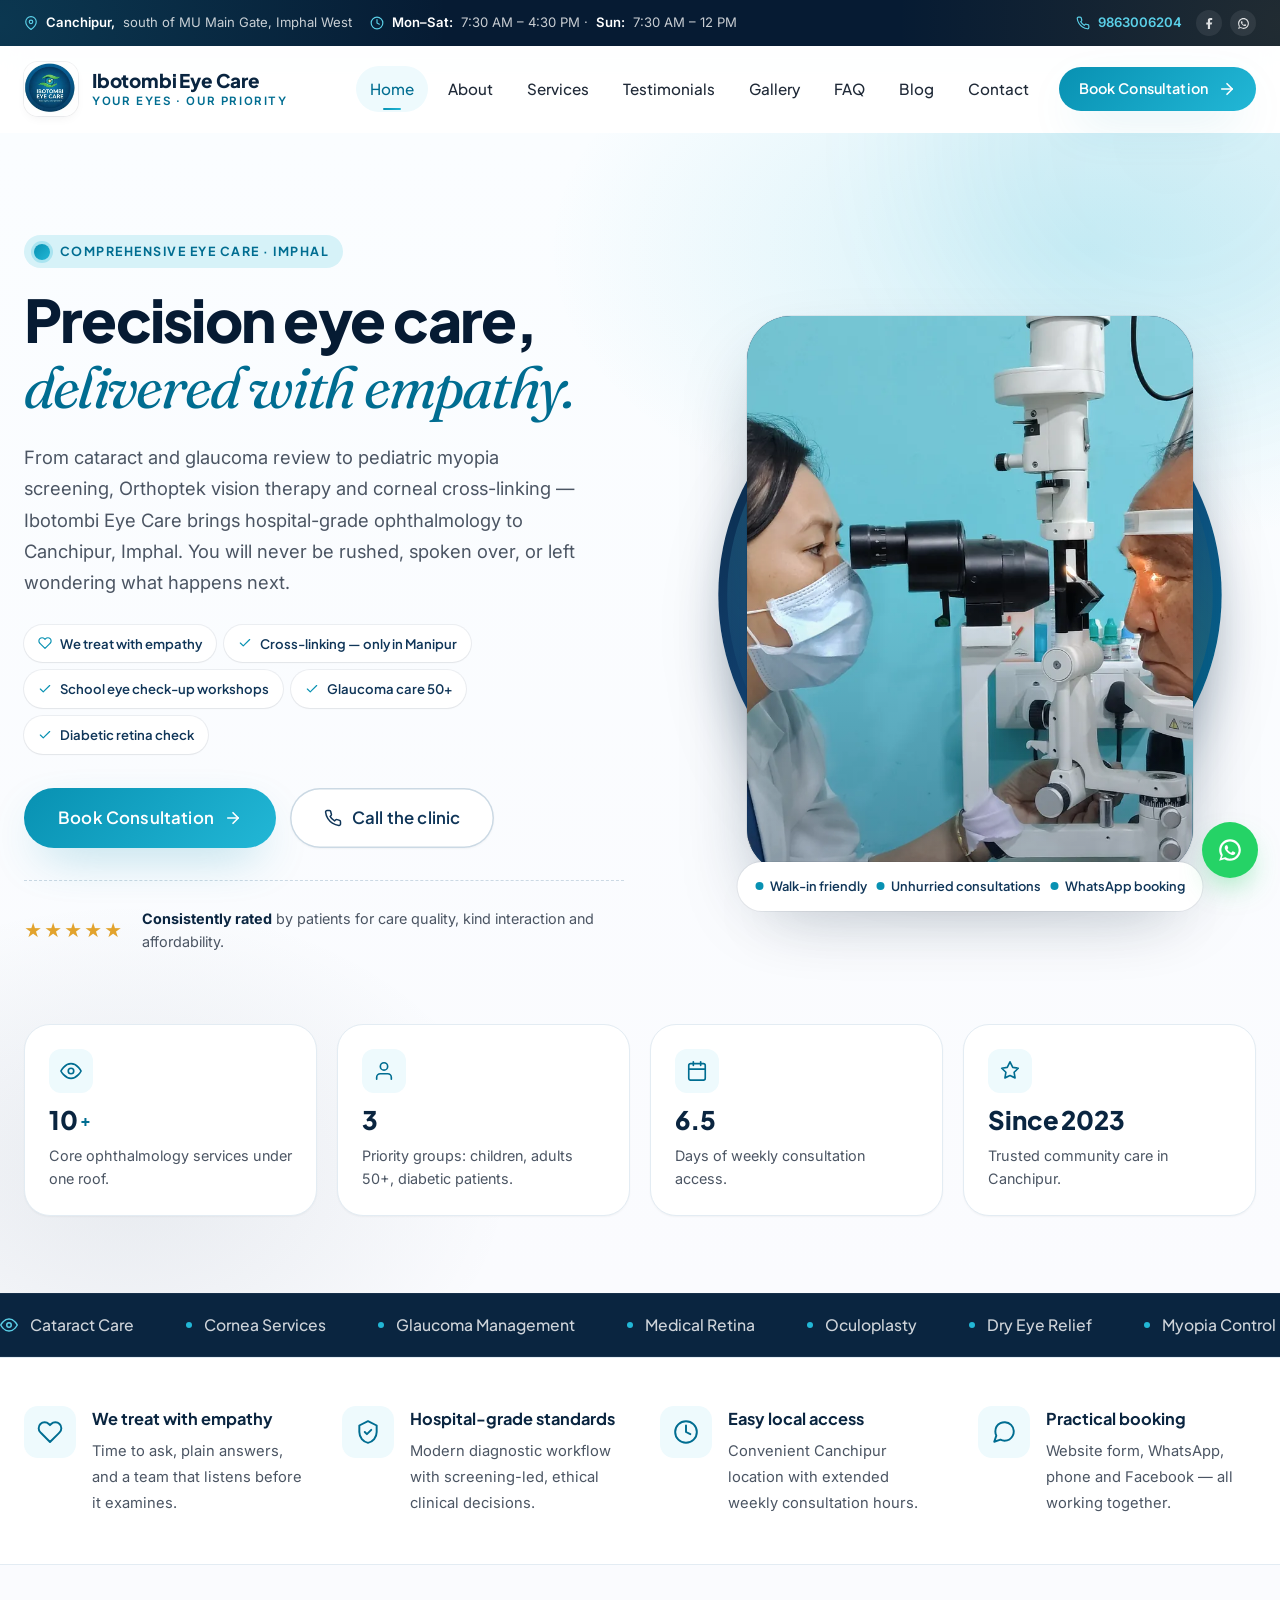
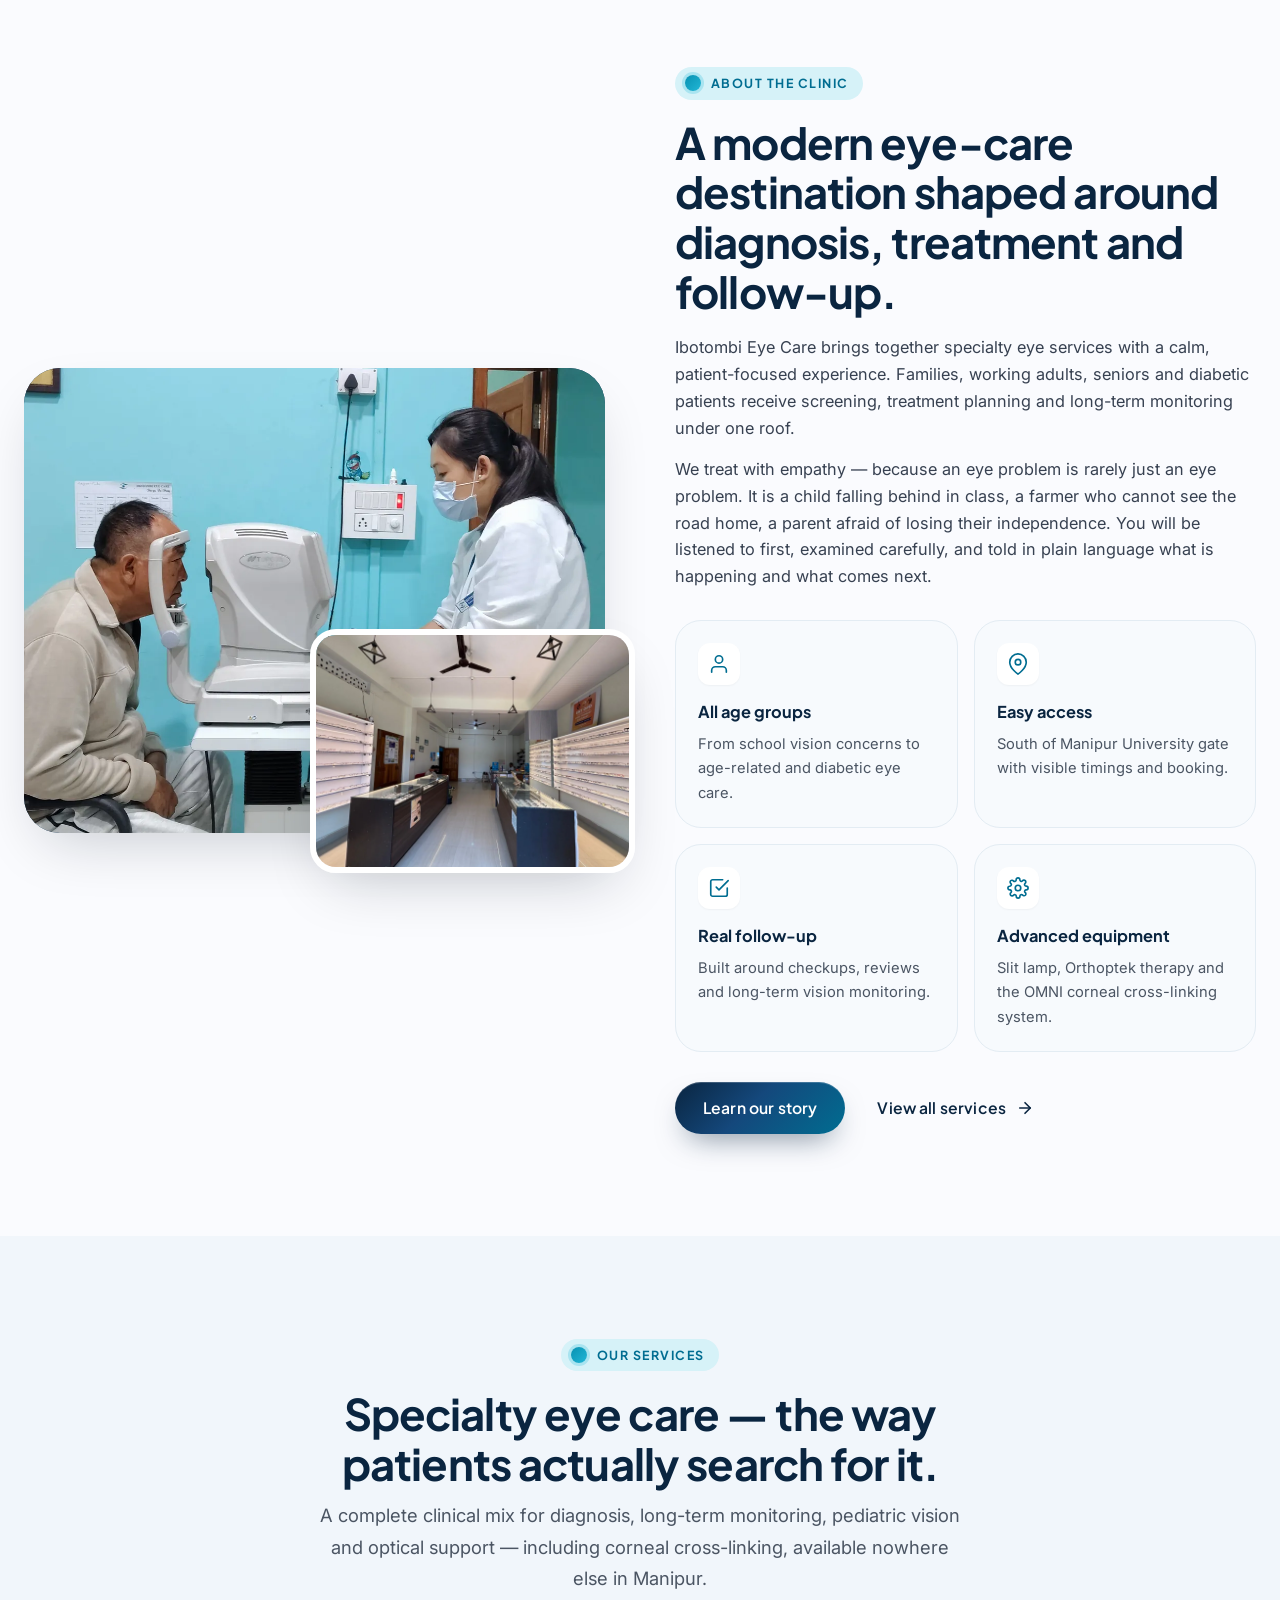
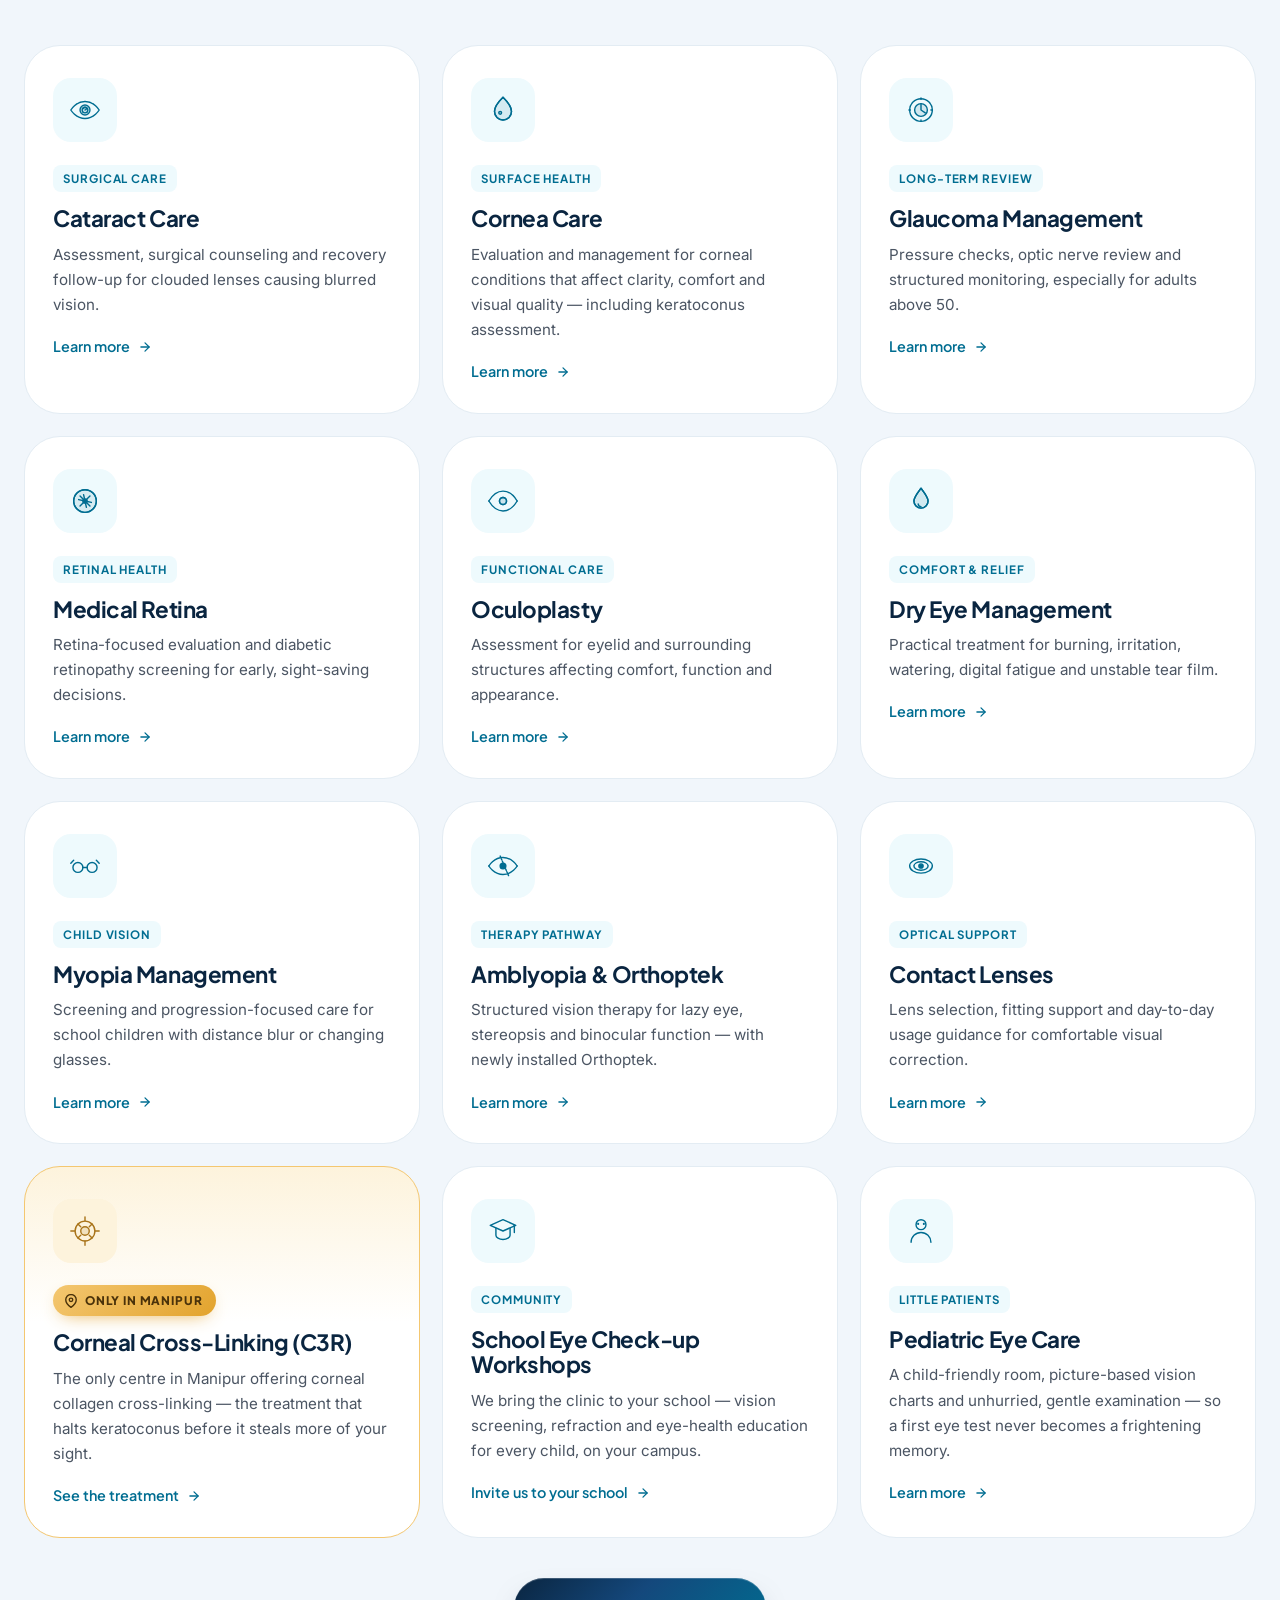
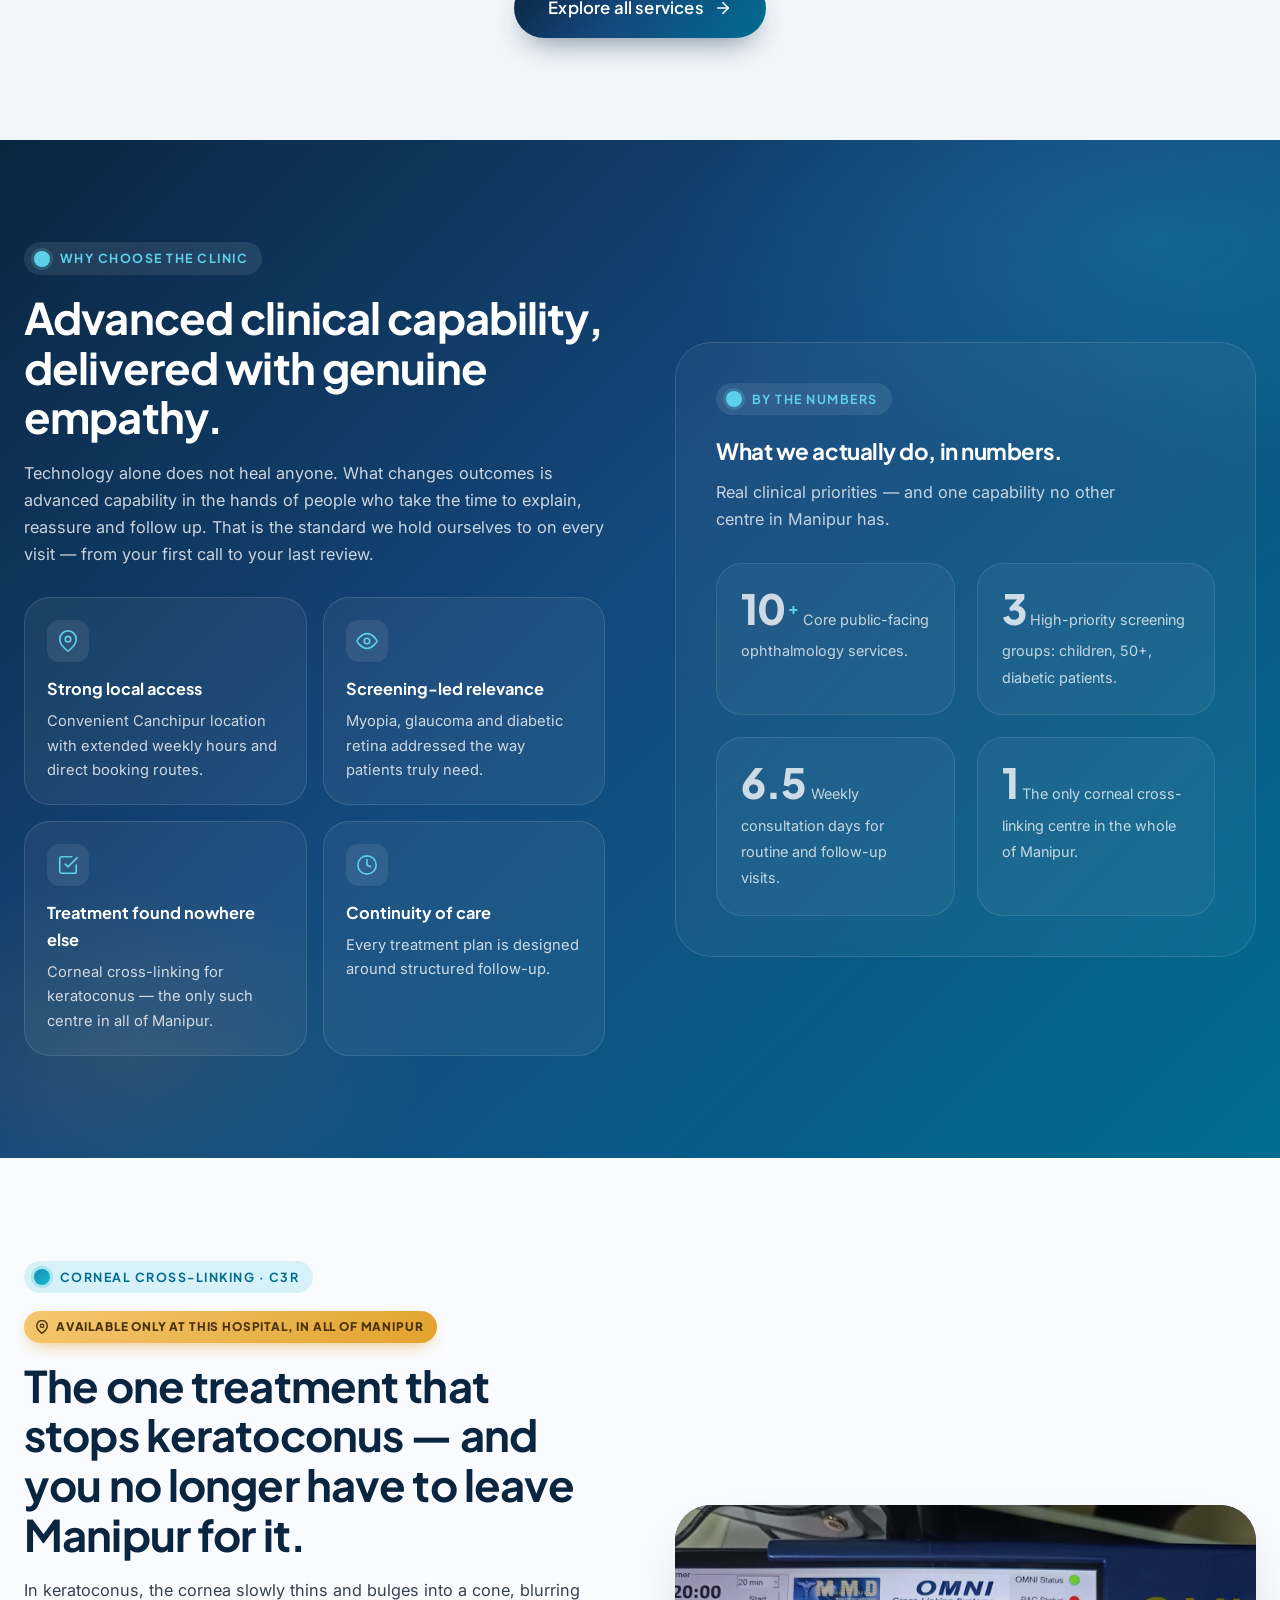
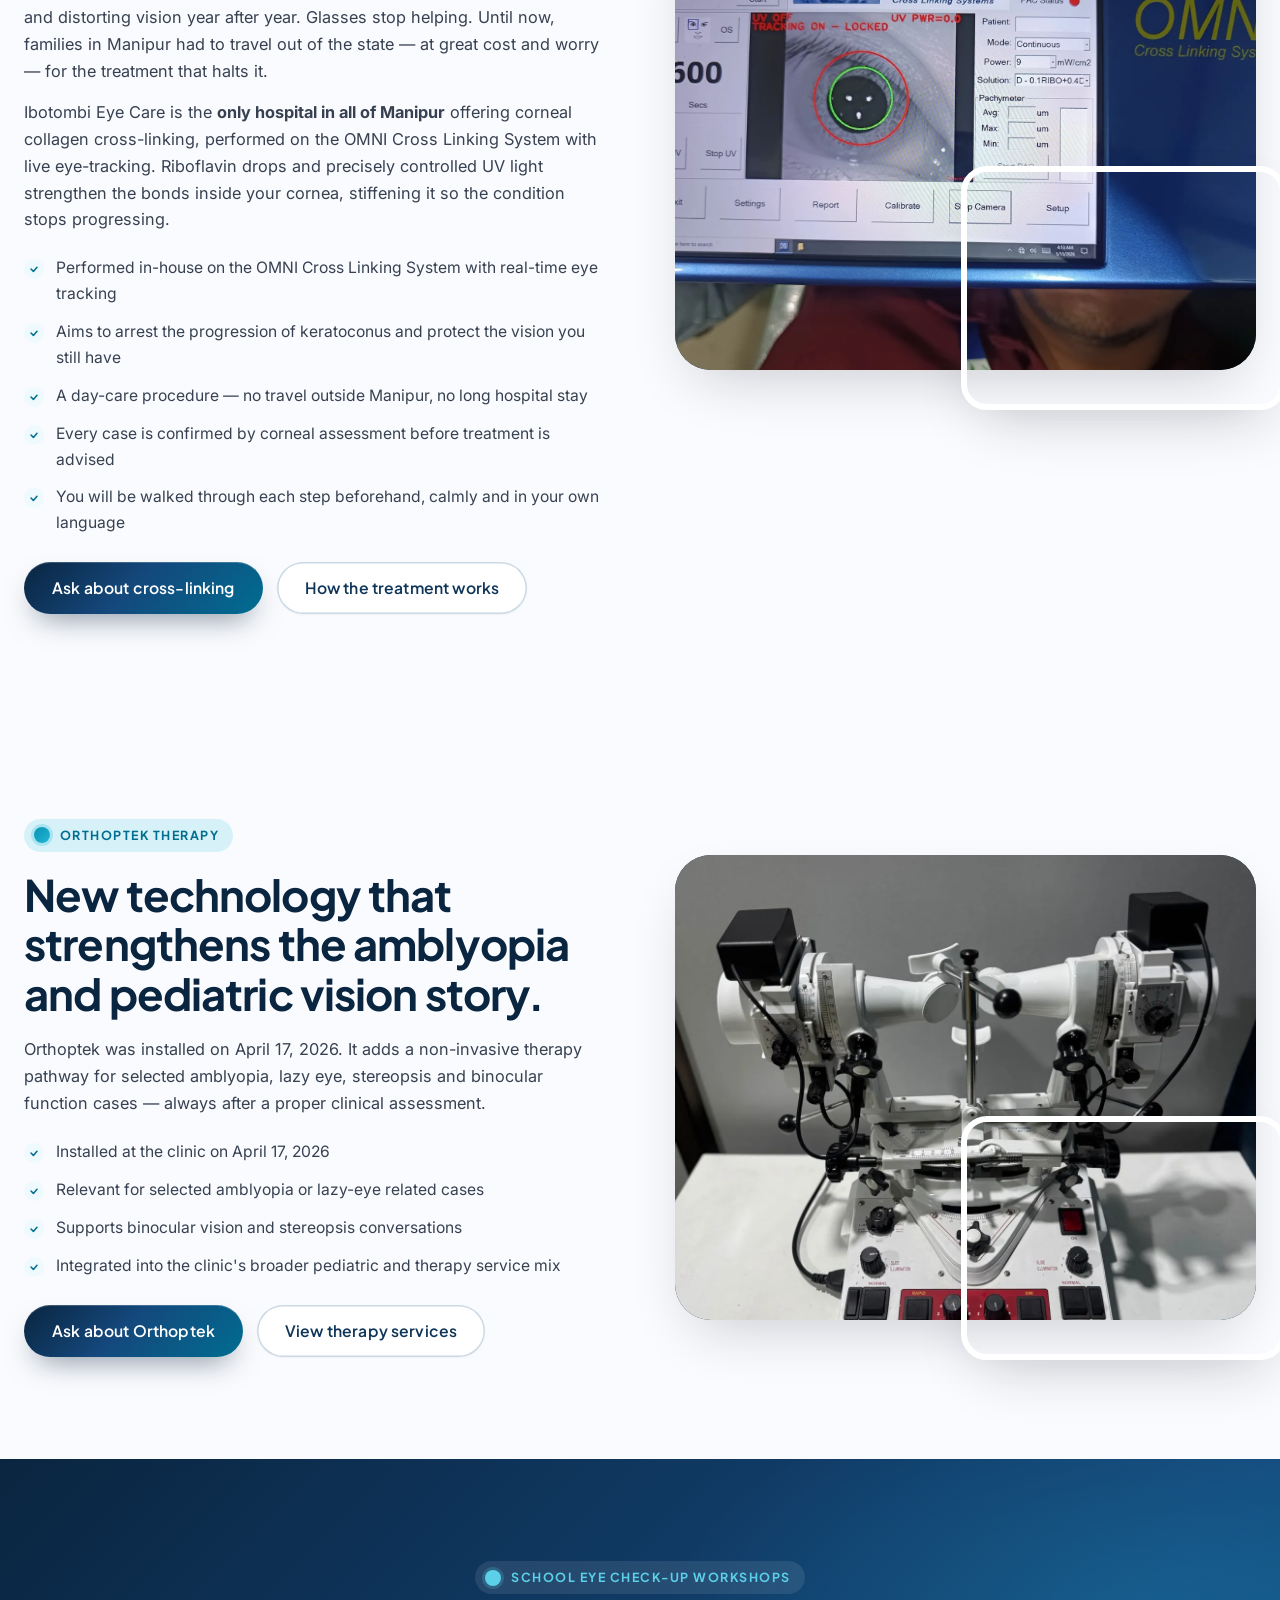
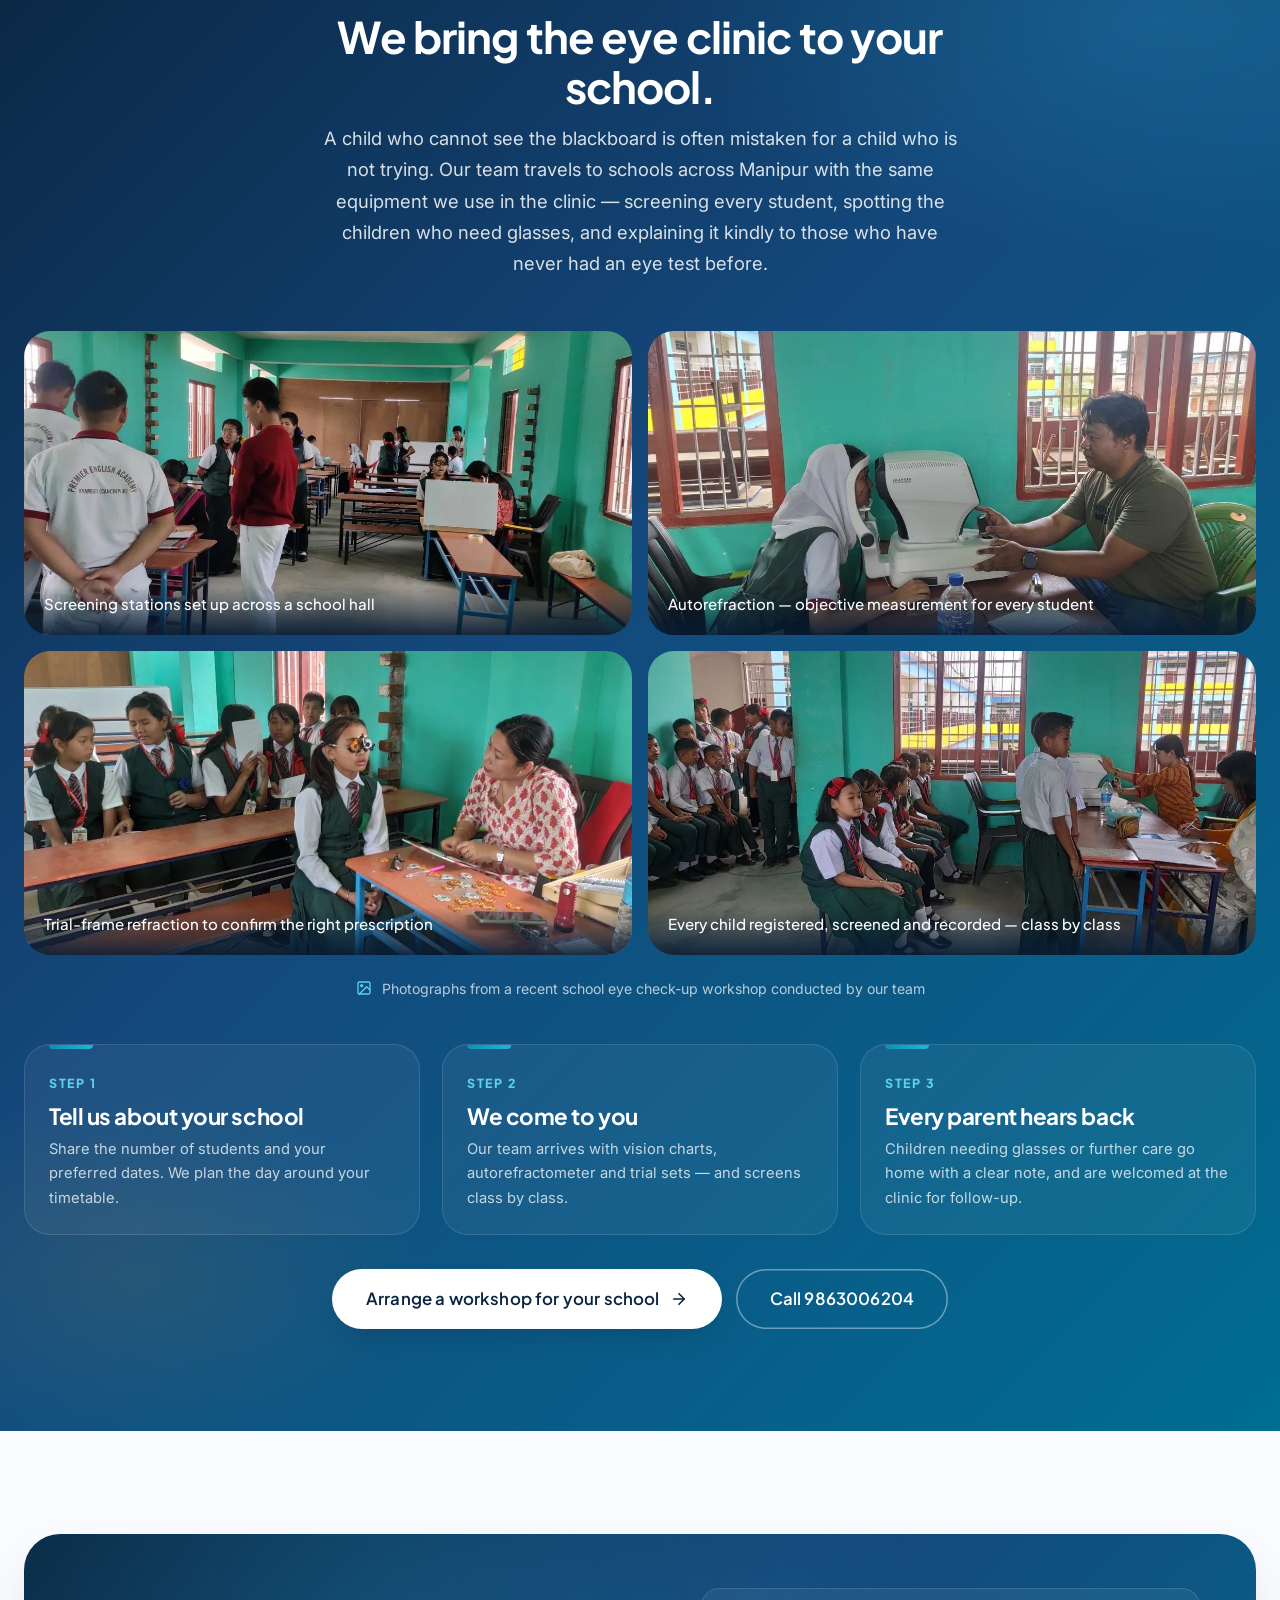
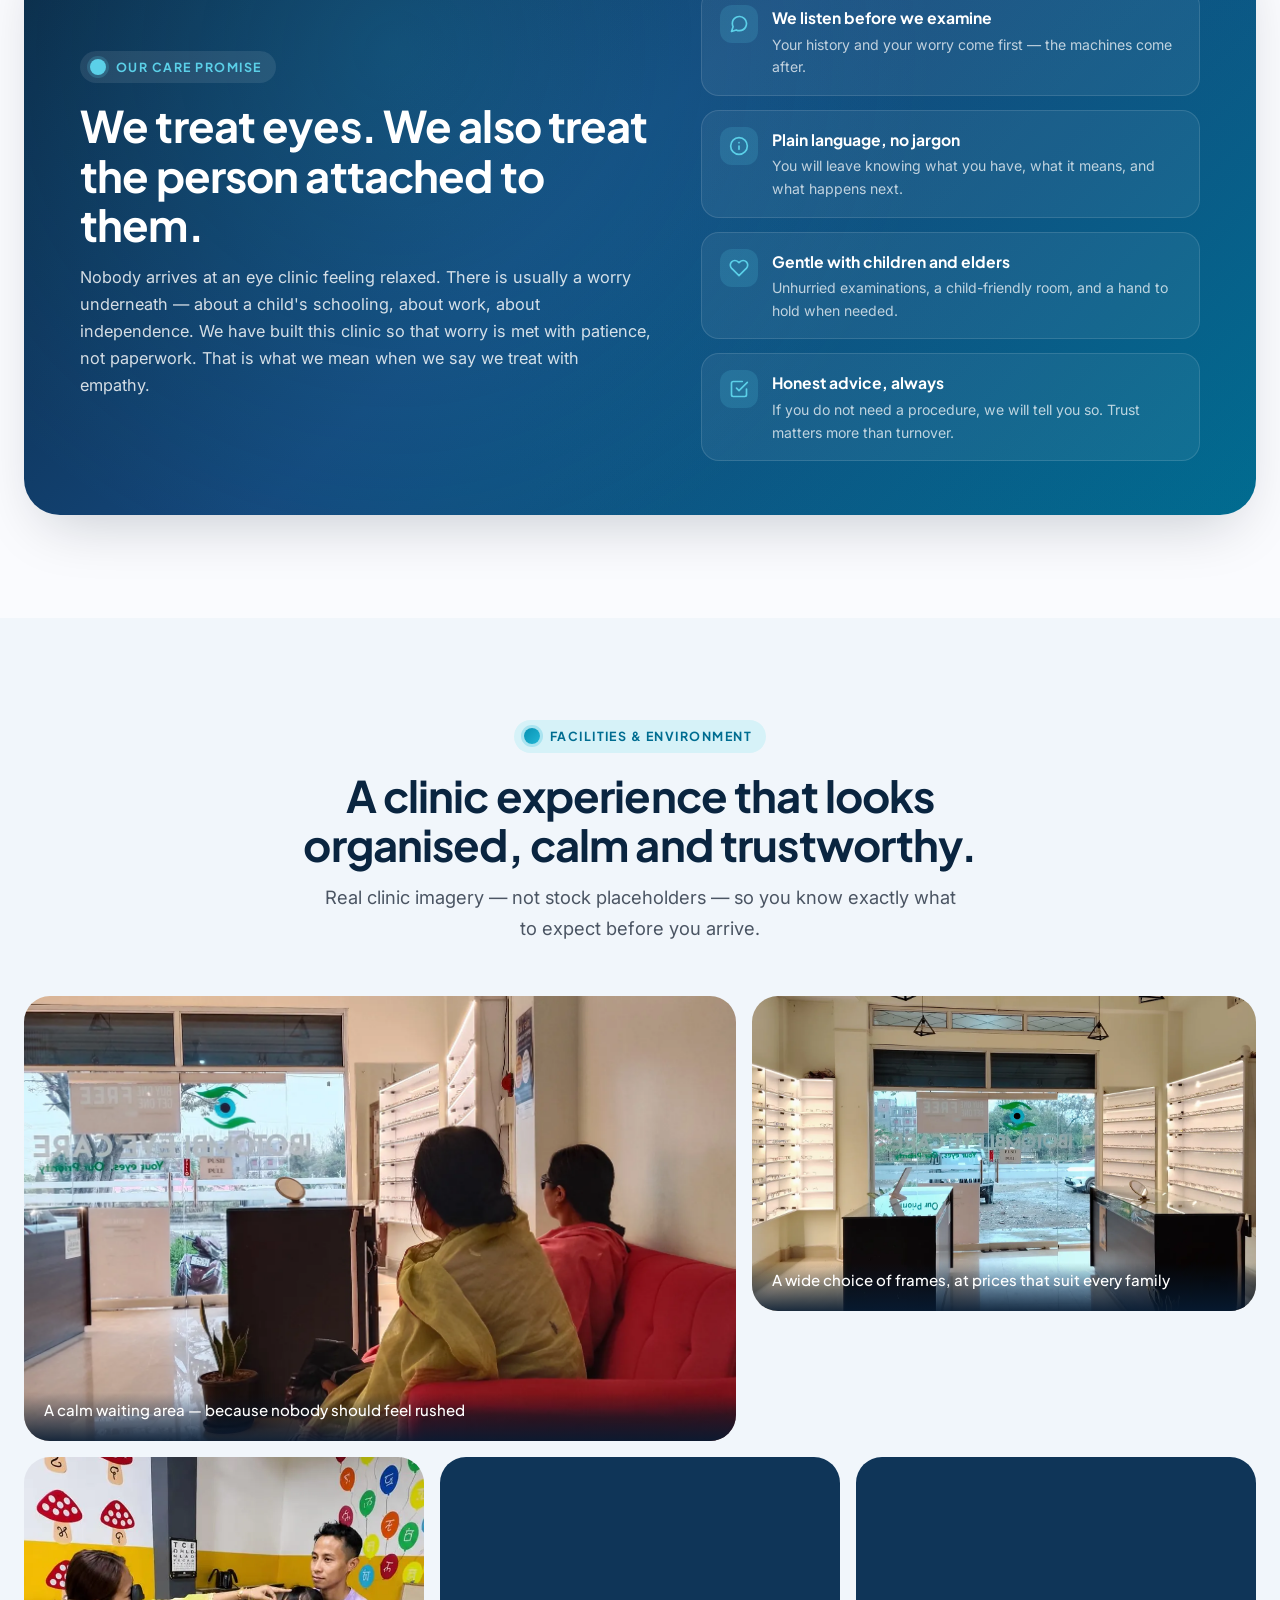
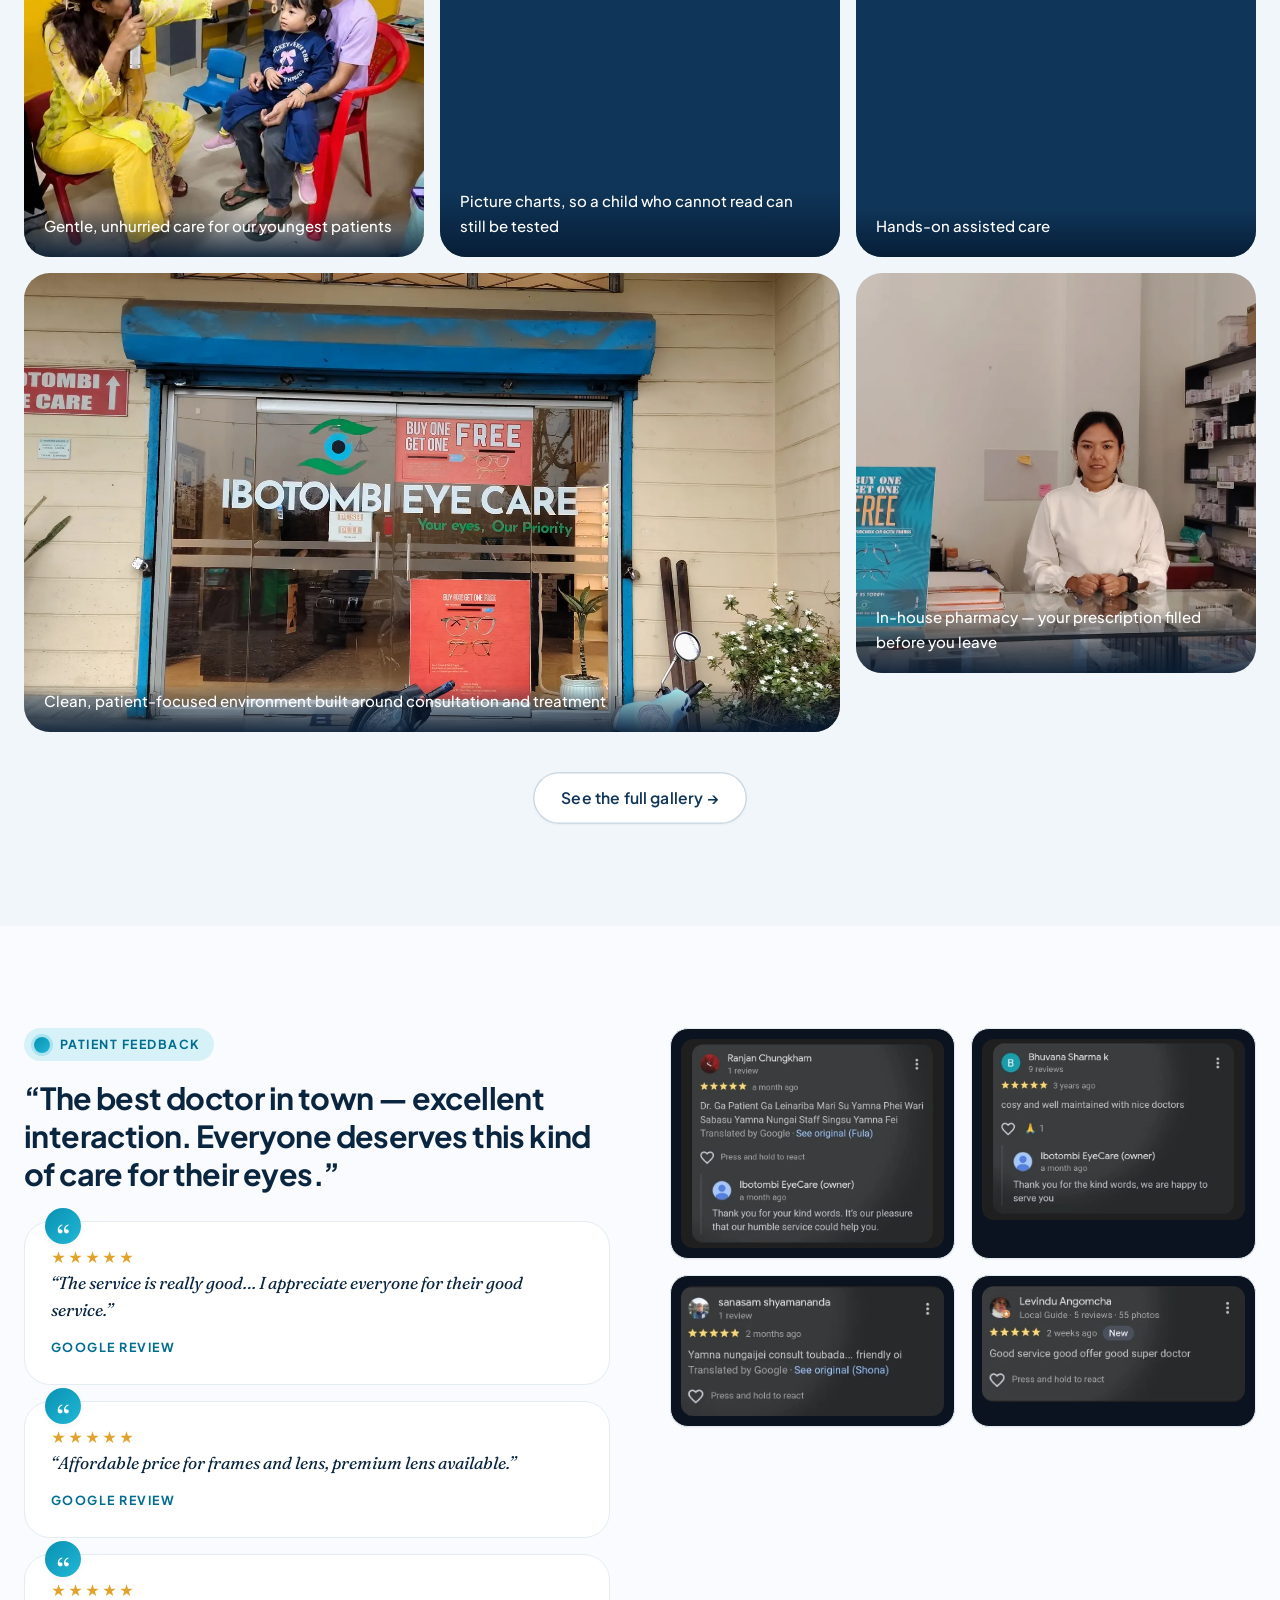
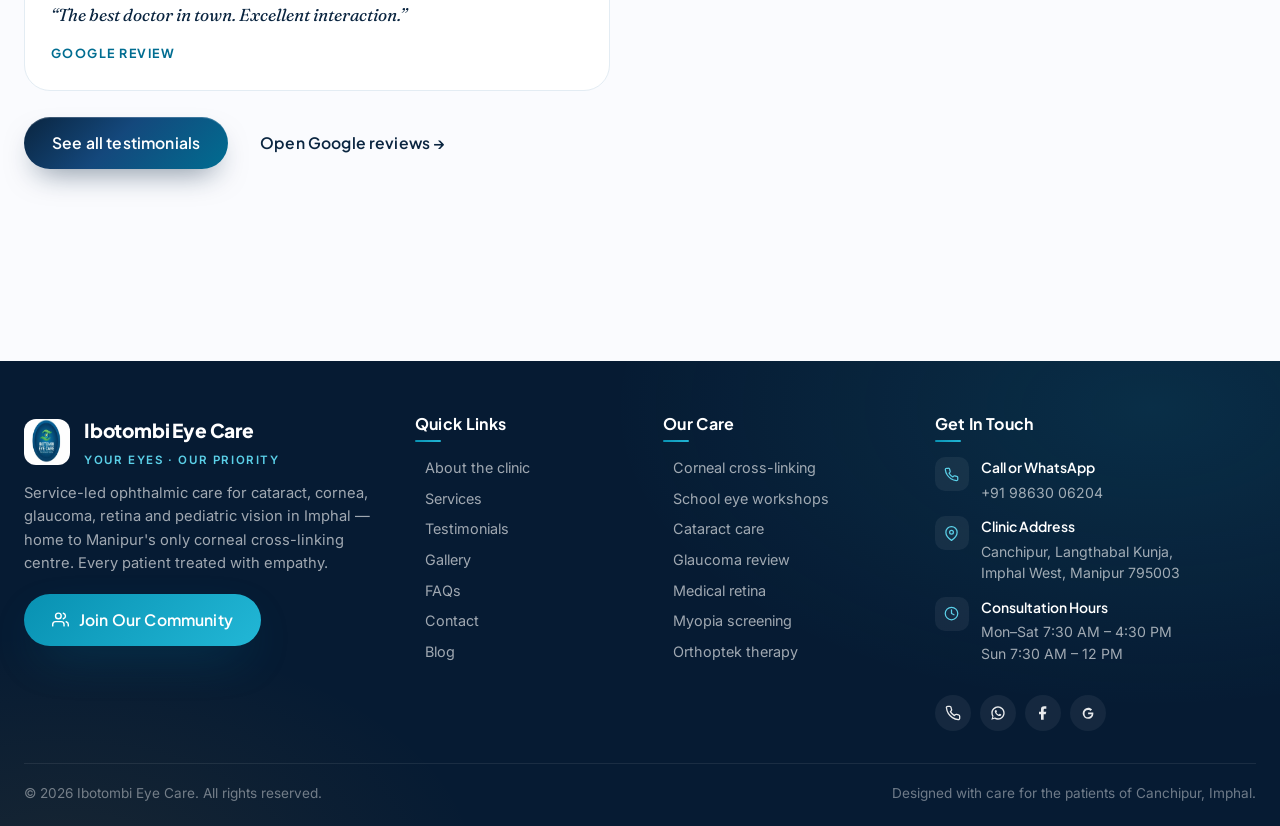
==== commit 5daec308: "commit" ====
--- a/index.html
+++ b/index.html
@@ -70,7 +70,7 @@
             <svg viewBox="0 0 24 24" fill="currentColor"><path d="M13 22v-8h3l1-4h-4V7.5c0-1.1.3-2 2-2h2V2h-3.2C10.3 2 9 3.7 9 6.2V10H6v4h3v8h4z"/></svg>
           </a>
           <a href="https://wa.me/919863006204" target="_blank" rel="noopener" aria-label="WhatsApp">
-            <svg viewBox="0 0 24 24" fill="currentColor"><path d="M20.5 3.5A11 11 0 0 0 3.2 17l-1.2 4.6a.6.6 0 0 0 .75.75L7.4 21A11 11 0 1 0 20.5 3.5zM12 20a8 8 0 0 1-4.2-1.2l-.3-.2-2.8.7.7-2.7-.2-.3A8 8 0 1 1 12 20zm4.4-5.7-1.7-.8c-.2-.1-.4 0-.5.1l-.7.9c-.1.1-.2.1-.4.1-1.2-.4-2.7-1.4-3.6-2.9-.1-.2 0-.4.1-.5l.6-.7c.1-.1.2-.3.2-.4 0-.1 0-.3-.1-.4l-.7-1.7c-.1-.3-.4-.4-.6-.4H8.6c-.2 0-.5.1-.6.3-.2.3-.5.8-.5 1.5 0 .9.6 2 .7 2.1C8.3 12.5 10 15 12.5 16c2.1.8 2.5.7 3 .6.4-.1 1.1-.5 1.3-1 .2-.5.2-.9.1-1-.1-.1-.2-.1-.5-.3z"/></svg>
+            <svg viewBox="0 0 32 32" fill="currentColor"><path d="M16.001 2.667C8.638 2.667 2.667 8.638 2.667 16c0 2.633.765 5.086 2.084 7.153L2.667 29.333l6.35-2.04A13.27 13.27 0 0 0 16 29.333c7.363 0 13.334-5.97 13.334-13.333S23.364 2.667 16.001 2.667zm0 24a10.6 10.6 0 0 1-5.646-1.62l-.405-.247-4.19 1.346 1.36-4.09-.264-.42A10.6 10.6 0 0 1 5.4 16c0-5.845 4.755-10.6 10.6-10.6 5.846 0 10.6 4.755 10.6 10.6s-4.754 10.6-10.6 10.6zm5.816-7.94c-.318-.16-1.884-.93-2.176-1.036-.292-.106-.505-.16-.717.16-.212.318-.822 1.035-1.008 1.247-.186.213-.372.24-.69.08-.318-.16-1.344-.495-2.56-1.58-.946-.844-1.585-1.886-1.77-2.204-.187-.318-.02-.49.139-.649.143-.142.318-.371.478-.557.159-.186.212-.319.318-.531.106-.213.053-.399-.027-.558-.08-.16-.717-1.728-.982-2.366-.259-.622-.522-.538-.717-.548l-.61-.01c-.213 0-.558.079-.85.398-.291.318-1.115 1.09-1.115 2.657 0 1.568 1.141 3.083 1.3 3.295.16.213 2.246 3.43 5.442 4.81.76.328 1.354.524 1.817.671.763.243 1.458.209 2.007.127.612-.092 1.884-.771 2.15-1.516.265-.744.265-1.382.186-1.515-.08-.133-.292-.213-.61-.372z"/></svg>
           </a>
         </span>
       </div>
@@ -100,7 +100,7 @@
           <a href="faq.html">FAQ</a>
           <a href="https://nreags.exlyapp.com/blog" target="_blank" rel="noopener">Blog</a>
           <a href="contact.html">Contact</a>
-          <a class="button button-accent button-small" href="https://nreags.exlyapp.com/checkout/cd180bd2-48e8-440b-acac-ac3afd5694f4" target="_blank" rel="noopener">Book Video Consultation <svg viewBox="0 0 24 24" fill="none" stroke="currentColor" stroke-width="2.2" stroke-linecap="round" stroke-linejoin="round"><line x1="5" y1="12" x2="19" y2="12"/><polyline points="12 5 19 12 12 19"/></svg></a>
+          <a class="button button-accent button-small" href="https://nreags.exlyapp.com/checkout/dd47b656-2d34-40ef-9723-ad417e32ec50" target="_blank" rel="noopener">Book Consultation <svg viewBox="0 0 24 24" fill="none" stroke="currentColor" stroke-width="2.2" stroke-linecap="round" stroke-linejoin="round"><line x1="5" y1="12" x2="19" y2="12"/><polyline points="12 5 19 12 12 19"/></svg></a>
         </nav>
       </div>
     </div>
@@ -149,7 +149,7 @@
             </div>
 
             <div class="hero-actions">
-              <a class="button button-accent button-large" href="https://nreags.exlyapp.com/checkout/cd180bd2-48e8-440b-acac-ac3afd5694f4" target="_blank" rel="noopener">Book Video Consultation <svg viewBox="0 0 24 24" fill="none" stroke="currentColor" stroke-width="2.2" stroke-linecap="round" stroke-linejoin="round"><line x1="5" y1="12" x2="19" y2="12"/><polyline points="12 5 19 12 12 19"/></svg></a>
+              <a class="button button-accent button-large" href="https://nreags.exlyapp.com/checkout/dd47b656-2d34-40ef-9723-ad417e32ec50" target="_blank" rel="noopener">Book Consultation <svg viewBox="0 0 24 24" fill="none" stroke="currentColor" stroke-width="2.2" stroke-linecap="round" stroke-linejoin="round"><line x1="5" y1="12" x2="19" y2="12"/><polyline points="12 5 19 12 12 19"/></svg></a>
               <a class="button button-secondary button-large" href="tel:+919863006204">
                 <svg viewBox="0 0 24 24" fill="none" stroke="currentColor" stroke-width="2" stroke-linecap="round" stroke-linejoin="round"><path d="M22 16.92v3a2 2 0 0 1-2.18 2 19.79 19.79 0 0 1-8.63-3.07 19.5 19.5 0 0 1-6-6A19.79 19.79 0 0 1 2.12 4.18 2 2 0 0 1 4.11 2h3a2 2 0 0 1 2 1.72 12.84 12.84 0 0 0 .7 2.81 2 2 0 0 1-.45 2.11L8.09 9.91a16 16 0 0 0 6 6l1.27-1.27a2 2 0 0 1 2.11-.45 12.84 12.84 0 0 0 2.81.7A2 2 0 0 1 22 16.92z"/></svg>
                 Call the clinic
@@ -876,25 +876,6 @@
   <!-- =================== FOOTER =================== -->
   <footer class="site-footer">
     <div class="container">
-      <div class="cta-band reveal">
-        <div class="cta-layout">
-          <div>
-            <span class="eyebrow">Book a consultation</span>
-            <h2>Kind, expert eye care should be easy to reach when it matters most.</h2>
-            <p>Request your appointment online, call directly, message on WhatsApp, or simply walk in to the clinic in Canchipur. Whichever you choose, you will be looked after.</p>
-          </div>
-          <div class="cta-actions">
-            <a class="button button-light button-large" href="https://nreags.exlyapp.com/checkout/cd180bd2-48e8-440b-acac-ac3afd5694f4" target="_blank" rel="noopener">
-              Book Video Consultation
-              <svg viewBox="0 0 24 24" fill="none" stroke="currentColor" stroke-width="2.2" stroke-linecap="round" stroke-linejoin="round"><line x1="5" y1="12" x2="19" y2="12"/><polyline points="12 5 19 12 12 19"/></svg>
-            </a>
-            <a class="button button-outline-light button-large" href="https://wa.me/919863006204?text=Hello%20Ibotombi%20Eye%20Care%2C%20I%20would%20like%20to%20request%20an%20appointment." target="_blank" rel="noopener">
-              Request on WhatsApp
-            </a>
-          </div>
-        </div>
-      </div>
-
       <div class="footer-grid">
         <div class="footer-copy">
           <div class="footer-brand">
@@ -954,7 +935,7 @@
             <svg viewBox="0 0 24 24" fill="none" stroke="currentColor" stroke-width="2" stroke-linecap="round" stroke-linejoin="round"><path d="M22 16.92v3a2 2 0 0 1-2.18 2 19.79 19.79 0 0 1-8.63-3.07 19.5 19.5 0 0 1-6-6A19.79 19.79 0 0 1 2.12 4.18 2 2 0 0 1 4.11 2h3a2 2 0 0 1 2 1.72 12.84 12.84 0 0 0 .7 2.81 2 2 0 0 1-.45 2.11L8.09 9.91a16 16 0 0 0 6 6l1.27-1.27a2 2 0 0 1 2.11-.45 12.84 12.84 0 0 0 2.81.7A2 2 0 0 1 22 16.92z"/></svg>
             </a>
             <a href="https://wa.me/919863006204" target="_blank" rel="noopener" aria-label="WhatsApp">
-            <svg viewBox="0 0 24 24" fill="currentColor"><path d="M20.5 3.5A11 11 0 0 0 3.2 17l-1.2 4.6a.6.6 0 0 0 .75.75L7.4 21A11 11 0 1 0 20.5 3.5zM12 20a8 8 0 0 1-4.2-1.2l-.3-.2-2.8.7.7-2.7-.2-.3A8 8 0 1 1 12 20z"/></svg>
+            <svg viewBox="0 0 32 32" fill="currentColor"><path d="M16.001 2.667C8.638 2.667 2.667 8.638 2.667 16c0 2.633.765 5.086 2.084 7.153L2.667 29.333l6.35-2.04A13.27 13.27 0 0 0 16 29.333c7.363 0 13.334-5.97 13.334-13.333S23.364 2.667 16.001 2.667zm0 24a10.6 10.6 0 0 1-5.646-1.62l-.405-.247-4.19 1.346 1.36-4.09-.264-.42A10.6 10.6 0 0 1 5.4 16c0-5.845 4.755-10.6 10.6-10.6 5.846 0 10.6 4.755 10.6 10.6s-4.754 10.6-10.6 10.6zm5.816-7.94c-.318-.16-1.884-.93-2.176-1.036-.292-.106-.505-.16-.717.16-.212.318-.822 1.035-1.008 1.247-.186.213-.372.24-.69.08-.318-.16-1.344-.495-2.56-1.58-.946-.844-1.585-1.886-1.77-2.204-.187-.318-.02-.49.139-.649.143-.142.318-.371.478-.557.159-.186.212-.319.318-.531.106-.213.053-.399-.027-.558-.08-.16-.717-1.728-.982-2.366-.259-.622-.522-.538-.717-.548l-.61-.01c-.213 0-.558.079-.85.398-.291.318-1.115 1.09-1.115 2.657 0 1.568 1.141 3.083 1.3 3.295.16.213 2.246 3.43 5.442 4.81.76.328 1.354.524 1.817.671.763.243 1.458.209 2.007.127.612-.092 1.884-.771 2.15-1.516.265-.744.265-1.382.186-1.515-.08-.133-.292-.213-.61-.372z"/></svg>
             </a>
             <a href="https://www.facebook.com/profile.php?id=61552895129719" target="_blank" rel="noopener" aria-label="Facebook">
             <svg viewBox="0 0 24 24" fill="currentColor"><path d="M13 22v-8h3l1-4h-4V7.5c0-1.1.3-2 2-2h2V2h-3.2C10.3 2 9 3.7 9 6.2V10H6v4h3v8h4z"/></svg>
@@ -980,7 +961,7 @@
       <svg viewBox="0 0 24 24" fill="none" stroke="currentColor" stroke-width="2.4" stroke-linecap="round" stroke-linejoin="round"><polyline points="18 15 12 9 6 15"/></svg>
     </button>
     <a class="fab-btn" href="https://wa.me/919863006204?text=Hello%20Ibotombi%20Eye%20Care%2C%20I%20would%20like%20to%20request%20an%20appointment." target="_blank" rel="noopener" aria-label="WhatsApp the clinic">
-      <svg viewBox="0 0 24 24" fill="currentColor"><path d="M20.5 3.5A11 11 0 0 0 3.2 17l-1.2 4.6a.6.6 0 0 0 .75.75L7.4 21A11 11 0 1 0 20.5 3.5zM12 20a8 8 0 0 1-4.2-1.2l-.3-.2-2.8.7.7-2.7-.2-.3A8 8 0 1 1 12 20zm4.4-5.7-1.7-.8c-.2-.1-.4 0-.5.1l-.7.9c-.1.1-.2.1-.4.1-1.2-.4-2.7-1.4-3.6-2.9-.1-.2 0-.4.1-.5l.6-.7c.1-.1.2-.3.2-.4 0-.1 0-.3-.1-.4l-.7-1.7c-.1-.3-.4-.4-.6-.4H8.6c-.2 0-.5.1-.6.3-.2.3-.5.8-.5 1.5 0 .9.6 2 .7 2.1C8.3 12.5 10 15 12.5 16c2.1.8 2.5.7 3 .6.4-.1 1.1-.5 1.3-1 .2-.5.2-.9.1-1-.1-.1-.2-.1-.5-.3z"/></svg>
+      <svg viewBox="0 0 32 32" fill="currentColor"><path d="M16.001 2.667C8.638 2.667 2.667 8.638 2.667 16c0 2.633.765 5.086 2.084 7.153L2.667 29.333l6.35-2.04A13.27 13.27 0 0 0 16 29.333c7.363 0 13.334-5.97 13.334-13.333S23.364 2.667 16.001 2.667zm0 24a10.6 10.6 0 0 1-5.646-1.62l-.405-.247-4.19 1.346 1.36-4.09-.264-.42A10.6 10.6 0 0 1 5.4 16c0-5.845 4.755-10.6 10.6-10.6 5.846 0 10.6 4.755 10.6 10.6s-4.754 10.6-10.6 10.6zm5.816-7.94c-.318-.16-1.884-.93-2.176-1.036-.292-.106-.505-.16-.717.16-.212.318-.822 1.035-1.008 1.247-.186.213-.372.24-.69.08-.318-.16-1.344-.495-2.56-1.58-.946-.844-1.585-1.886-1.77-2.204-.187-.318-.02-.49.139-.649.143-.142.318-.371.478-.557.159-.186.212-.319.318-.531.106-.213.053-.399-.027-.558-.08-.16-.717-1.728-.982-2.366-.259-.622-.522-.538-.717-.548l-.61-.01c-.213 0-.558.079-.85.398-.291.318-1.115 1.09-1.115 2.657 0 1.568 1.141 3.083 1.3 3.295.16.213 2.246 3.43 5.442 4.81.76.328 1.354.524 1.817.671.763.243 1.458.209 2.007.127.612-.092 1.884-.771 2.15-1.516.265-.744.265-1.382.186-1.515-.08-.133-.292-.213-.61-.372z"/></svg>
     </a>
   </div>
 
--- a/assets/css/site.css
+++ b/assets/css/site.css
@@ -1063,6 +1063,11 @@
 /* --------------------------------------------------------------------------
    Feature cards (generic)
 -------------------------------------------------------------------------- */
+.grid-2 {
+  display: grid;
+  grid-template-columns: repeat(2, minmax(0, 1fr));
+  gap: 22px;
+}
 .grid-3 {
   display: grid;
   grid-template-columns: repeat(3, minmax(0, 1fr));
@@ -1677,6 +1682,126 @@
 .media-card p { color: var(--text-soft); margin: 0; font-size: 0.92rem; }
 
 /* --------------------------------------------------------------------------
+   Contact page — primary reach cards, request form, hours panel, wide map
+-------------------------------------------------------------------------- */
+.reach-grid { display: grid; grid-template-columns: repeat(3, minmax(0, 1fr)); gap: 20px; }
+.reach-card {
+  display: flex;
+  flex-direction: column;
+  align-items: flex-start;
+  gap: 12px;
+  background: var(--paper);
+  border: 1px solid var(--line);
+  border-radius: var(--r-xl);
+  padding: 30px 28px;
+  box-shadow: var(--sh-xs);
+  transition: transform var(--dur-base) var(--ease-out), box-shadow var(--dur-base), border-color var(--dur-base);
+}
+.reach-card:hover { transform: translateY(-4px); box-shadow: var(--sh-lg); border-color: var(--teal-300); }
+.reach-card .icon-box {
+  width: 52px; height: 52px;
+  border-radius: 16px;
+  background: var(--teal-50);
+  color: var(--teal-600);
+  display: grid; place-items: center;
+  transition: background var(--dur-base), color var(--dur-base);
+}
+.reach-card .icon-box svg { width: 23px; height: 23px; }
+.reach-card:hover .icon-box { background: var(--grad-accent); color: #fff; }
+.reach-card h3 { font-size: 1.06rem; margin: 4px 0 0; }
+.reach-value {
+  font-family: var(--font-display);
+  font-size: 1.12rem;
+  font-weight: 700;
+  color: var(--navy-800);
+  line-height: 1.35;
+}
+.reach-card p { color: var(--text-soft); font-size: 0.9rem; margin: 0; flex: 1; }
+.reach-card .button { margin-top: 4px; }
+
+/* Appointment request form */
+/* JS hook — the form is styled via .form-card / .field */
+.appointment-form { position: relative; }
+
+.form-card {
+  background: var(--paper);
+  border: 1px solid var(--line);
+  border-radius: var(--r-xl);
+  padding: 36px;
+  box-shadow: var(--sh-sm);
+}
+.form-grid {
+  display: grid;
+  grid-template-columns: repeat(2, minmax(0, 1fr));
+  gap: 16px;
+  margin-top: 24px;
+}
+.field { display: flex; flex-direction: column; gap: 7px; min-width: 0; }
+.field.full { grid-column: 1 / -1; }
+.field label {
+  font-family: var(--font-display);
+  font-size: 0.82rem;
+  font-weight: 600;
+  color: var(--navy-800);
+}
+.field input, .field select, .field textarea {
+  width: 100%;
+  padding: 12px 14px;
+  font: inherit;
+  font-size: 0.94rem;
+  color: var(--ink-700);
+  background: var(--surface-tint);
+  border: 1px solid var(--line);
+  border-radius: var(--r-sm);
+  transition: border-color var(--dur-fast), box-shadow var(--dur-fast), background var(--dur-fast);
+}
+.field textarea { resize: vertical; min-height: 92px; }
+.field input:focus, .field select:focus, .field textarea:focus {
+  outline: none;
+  background: var(--paper);
+  border-color: var(--teal-400);
+  box-shadow: 0 0 0 3px rgba(34, 183, 214, 0.16);
+}
+.field input::placeholder, .field textarea::placeholder { color: var(--ink-300); }
+.form-note {
+  margin: 14px 0 0;
+  font-size: 0.82rem;
+  color: var(--text-faint);
+  display: flex; gap: 8px; align-items: flex-start;
+}
+.form-note svg { width: 15px; height: 15px; flex-shrink: 0; margin-top: 2px; color: var(--teal-500); }
+
+/* Hours / practical panel */
+.visit-panel { display: grid; gap: 16px; align-content: start; }
+.hours-card {
+  background: var(--grad-soft);
+  border: 1px solid var(--line);
+  border-radius: var(--r-xl);
+  padding: 28px;
+}
+.hours-list { list-style: none; padding: 0; margin: 16px 0 0; display: grid; gap: 11px; }
+.hours-list li {
+  display: flex; justify-content: space-between; gap: 14px;
+  font-size: 0.93rem; color: var(--text);
+  padding-bottom: 11px;
+  border-bottom: 1px dashed var(--line-strong);
+}
+.hours-list li:last-child { border-bottom: 0; padding-bottom: 0; }
+.hours-list li strong { font-family: var(--font-display); color: var(--navy-800); font-weight: 600; }
+
+/* Wide map band */
+.map-wide {
+  position: relative;
+  border-radius: var(--r-xl);
+  overflow: hidden;
+  aspect-ratio: 21 / 9;
+  border: 1px solid var(--line);
+  box-shadow: var(--sh-md);
+  background: var(--bg-soft);
+}
+.map-wide iframe { width: 100%; height: 100%; border: 0; display: block; filter: grayscale(0.05) contrast(1.02); }
+
+/* --------------------------------------------------------------------------
    FAQ layout
 -------------------------------------------------------------------------- */
 .faq-layout {
@@ -1776,148 +1901,9 @@
   gap: 40px;
   align-items: start;
 }
-.booking-card {
-  background: var(--paper);
-  border: 1px solid var(--line);
-  border-radius: var(--r-xl);
-  padding: 40px;
-  box-shadow: var(--sh-sm);
-  position: relative;
-  overflow: hidden;
-}
-.booking-card::before {
-  content: "";
-  position: absolute;
-  top: -80px; right: -80px;
-  width: 260px; height: 260px;
-  background: var(--grad-accent);
-  opacity: 0.08; border-radius: 50%;
-}
-.booking-card .eyebrow { position: relative; }
-.booking-card h3 {
-  position: relative;
-  margin-bottom: 10px;
-  font-size: 1.5rem;
-}
-.booking-card > p { position: relative; color: var(--text-soft); }
-
-/* Embedded map inside the booking-card (replaces the appointment form) */
-.booking-map {
-  position: relative;
-  margin-top: 24px;
-  border-radius: var(--r-lg);
-  overflow: hidden;
-  aspect-ratio: 4/3;
-  box-shadow: 0 14px 32px -14px rgba(10,37,64,0.22);
-  border: 1px solid var(--line);
-  background: var(--bg-soft);
-}
-.booking-map iframe {
-  width: 100%;
-  height: 100%;
-  border: 0;
-  display: block;
-  filter: grayscale(0.05) contrast(1.02);
-}
-.booking-map::after {
-  content: "";
-  position: absolute; inset: 0;
-  pointer-events: none;
-  border-radius: inherit;
-  box-shadow: inset 0 0 0 1px rgba(10,37,64,0.06);
-}
-@media (max-width: 760px) {
-  .booking-map { aspect-ratio: 1/1; }
-}
-
 .form-note { font-size: 0.82rem; color: var(--text-faint); margin-top: 12px; }
 
-/* Contact info cards */
-.contact-info {
-  display: grid;
-  gap: 14px;
-}
-.contact-card {
-  background: var(--paper);
-  border: 1px solid var(--line);
-  border-radius: var(--r-lg);
-  padding: 24px;
-  transition: transform var(--dur-base), box-shadow var(--dur-base), border-color var(--dur-base);
-  display: flex; gap: 16px; align-items: flex-start;
-}
-.contact-card:hover { transform: translateY(-3px); box-shadow: var(--sh-md); border-color: var(--teal-300); }
-.contact-card .icon-box {
-  width: 48px; height: 48px;
-  border-radius: 14px;
-  background: var(--teal-50);
-  color: var(--teal-600);
-  display: grid; place-items: center;
-  flex-shrink: 0;
-}
-.contact-card .icon-box svg { width: 22px; height: 22px; }
-.contact-card .card-label {
-  display: inline-block;
-  padding: 2px 10px;
-  background: var(--navy-50, var(--bg-muted));
-  color: var(--navy-700);
-  font-family: var(--font-display);
-  font-weight: 700;
-  font-size: 0.7rem;
-  letter-spacing: 0.1em;
-  text-transform: uppercase;
-  border-radius: var(--r-xs);
-  margin-bottom: 6px;
-}
-.contact-card h3 { margin-bottom: 6px; font-size: 1.08rem; }
-.contact-card p { color: var(--text-soft); font-size: 0.92rem; margin-bottom: 12px; }
-
 .contact-row { display: flex; flex-wrap: wrap; gap: 10px; }
-
-/* --------------------------------------------------------------------------
-   CTA band & newsletter
--------------------------------------------------------------------------- */
-.cta-band {
-  position: relative;
-  background: var(--grad-primary);
-  color: #fff;
-  padding: 50px 60px;
-  border-radius: var(--r-xl);
-  margin-bottom: 60px;
-  margin-top: -100px;
-  overflow: hidden;
-  z-index: 10;
-  box-shadow: var(--sh-lg);
-}
-.cta-band::before {
-  content: "";
-  position: absolute; inset: 0;
-  background:
-    radial-gradient(500px 300px at 90% 10%, rgba(34,183,214,0.3), transparent 60%),
-    radial-gradient(400px 300px at 10% 90%, rgba(228,163,45,0.12), transparent 60%);
-  pointer-events: none;
-}
-.cta-band::after {
-  content: "";
-  position: absolute;
-  right: -80px; bottom: -120px;
-  width: 280px; height: 280px;
-  border: 2px solid rgba(255,255,255,0.1);
-  border-radius: 50%;
-  pointer-events: none;
-}
-.cta-layout {
-  display: grid;
-  grid-template-columns: minmax(0, 1.3fr) minmax(0, 1fr);
-  gap: 40px;
-  align-items: center;
-  position: relative;
-  z-index: 1;
-}
-.cta-band h2 { color: #fff; margin-bottom: 14px; font-size: clamp(1.6rem, 2.6vw, 2.2rem); }
-.cta-band p { color: rgba(255,255,255,0.85); max-width: 560px; margin-bottom: 0; }
-.cta-band .eyebrow { background: rgba(255,255,255,0.09); color: var(--teal-300); }
-.cta-band .eyebrow::before { background: var(--teal-300); box-shadow: 0 0 0 3px rgba(91,208,232,0.22); }
-.cta-actions { display: flex; gap: 12px; flex-wrap: wrap; justify-content: flex-end; }
 
 /* --------------------------------------------------------------------------
    Notice card (small highlight)
@@ -2438,6 +2424,9 @@
 
 /* =========================== 1100px  =========================== */
 @media (max-width: 1100px) {
+  .reach-grid { grid-template-columns: repeat(3, minmax(0, 1fr)); gap: 16px; }
+  .reach-card { padding: 24px 22px; }
+
   :root { --container: min(1000px, calc(100% - 40px)); }
 
   .hero-grid { grid-template-columns: minmax(0, 1fr); gap: 50px; }
@@ -2446,14 +2435,13 @@
   .split, .split.reverse { grid-template-columns: minmax(0, 1fr); gap: 50px; }
   .split.reverse .split-copy { order: 0; }
   .service-grid, .review-grid, .grid-3, .media-grid { grid-template-columns: repeat(2, minmax(0, 1fr)); }
+  .grid-2 { grid-template-columns: repeat(2, minmax(0, 1fr)); }
   .grid-4, .pillars-inner { grid-template-columns: repeat(2, minmax(0, 1fr)); gap: 30px; }
   .editorial-grid { grid-template-columns: minmax(0, 1fr); gap: 40px; }
   .contact-layout { grid-template-columns: minmax(0, 1fr); }
   .faq-layout { grid-template-columns: minmax(0, 1fr); }
   .faq-card { position: relative; top: 0; }
   .footer-grid { grid-template-columns: minmax(0, 1fr) minmax(0, 1fr); }
-  .cta-layout { grid-template-columns: minmax(0, 1fr); }
-  .cta-actions { justify-content: flex-start; }
   .mosaic-grid { grid-template-columns: repeat(2, minmax(0, 1fr)); }
   .span-7, .span-5, .span-4, .span-6, .span-8, .span-12 { grid-column: span 1; aspect-ratio: 4/3; }
   .empathy-band { grid-template-columns: minmax(0, 1fr); gap: 34px; padding: 44px 40px; }
@@ -2464,6 +2452,12 @@
 
 /* =========================== 820px  =========================== */
 @media (max-width: 820px) {
+  .reach-grid { grid-template-columns: minmax(0, 1fr); }
+  .form-card { padding: 26px 22px; }
+  .form-grid { grid-template-columns: minmax(0, 1fr); }
+  .map-wide { aspect-ratio: 4 / 3; }
+  .hours-card { padding: 22px; }
+
   :root { --container: calc(100% - 32px); }
 
   /* Typography */
@@ -2602,28 +2596,8 @@
 
   /* Contact */
   .contact-layout { grid-template-columns: minmax(0, 1fr); gap: 22px; }
-  .booking-card { padding: 28px 24px; }
-  .booking-card h3 { font-size: 1.25rem; }
-  .booking-map { margin-top: 20px; aspect-ratio: 4/3; }
-  .contact-card { padding: 18px; gap: 14px; }
-  .contact-card .icon-box { width: 42px; height: 42px; border-radius: 12px; }
-  .contact-card .icon-box svg { width: 20px; height: 20px; }
-  .contact-card h3 { font-size: 1rem; }
-  .contact-card p { font-size: 0.88rem; margin-bottom: 10px; }
-
-  /* CTA band + community band */
-  .cta-band {
-    padding: 32px 24px;
-    border-radius: var(--r-lg);
-    margin-top: -70px;
-    margin-bottom: 40px;
-  }
-  .cta-band h2 { font-size: 1.4rem; }
-  .cta-band p { font-size: 0.96rem; }
-  .cta-band::after { display: none; }
-  .cta-layout { gap: 22px; }
-  .cta-actions { gap: 10px; justify-content: flex-start; }
-  .cta-actions .button { flex: 1 1 100%; justify-content: center; }  /* Notice card */
+
+  /* Notice card */
   .notice-card { padding: 28px 24px; }
   .notice-card h3 { font-size: 1.2rem; }
   .empathy-band { padding: 32px 24px; gap: 28px; border-radius: var(--r-lg); }
@@ -2663,7 +2637,7 @@
   .lead { font-size: 1rem; }
 
   /* Everything collapses to single column */
-  .service-grid, .review-grid, .grid-3, .grid-4,
+  .service-grid, .review-grid, .grid-2, .grid-3, .grid-4,
   .media-grid, .pillars-inner, .benefit-grid,
   .stat-grid, .hero-metrics,
   .mosaic-grid, .mission-grid, .review-proof-grid,
@@ -2761,20 +2735,10 @@
   .faq-card .faq-side-list li { font-size: 0.9rem; }
 
   /* Contact */
-  .booking-card { padding: 22px 18px; border-radius: var(--r-lg); }
-  .booking-card h3 { font-size: 1.15rem; }
-  .booking-map { aspect-ratio: 1/1; border-radius: var(--r-md); }
-  .contact-card .card-label { font-size: 0.62rem; }
-  .contact-card h3 { font-size: 0.98rem; }
   .contact-row { gap: 8px; }
 
   /* CTA band / community band */
-  .cta-band { padding: 28px 20px; margin-top: -58px; }
-  .cta-band h2 { font-size: 1.28rem; }
-  .cta-band p { font-size: 0.92rem; }
-  .cta-layout { gap: 18px; }
-  .cta-actions { width: 100%; flex-direction: column; }
-  .cta-actions .button { width: 100%; }  /* Notice card */
+  /* Notice card */
   .notice-card { padding: 24px 20px; border-radius: var(--r-lg); }
 
   /* Chips / badges wrap nicely */
@@ -2843,8 +2807,6 @@
   .timeline-card { padding: 20px 18px 16px; }
   .quote-panel { padding: 22px 18px; }
   .notice-card { padding: 20px 18px; }
-  .booking-card { padding: 20px 16px; }
-  .cta-band { padding: 24px 18px; margin-top: -48px; border-radius: var(--r-lg); }  /* Buttons */
   .button { --bh: 46px; padding: 0 18px; font-size: 0.9rem; }
   .button-large { --bh: 50px; padding: 0 22px; font-size: 0.94rem; }
   .button-small { --bh: 38px; padding: 0 14px; font-size: 0.82rem; }
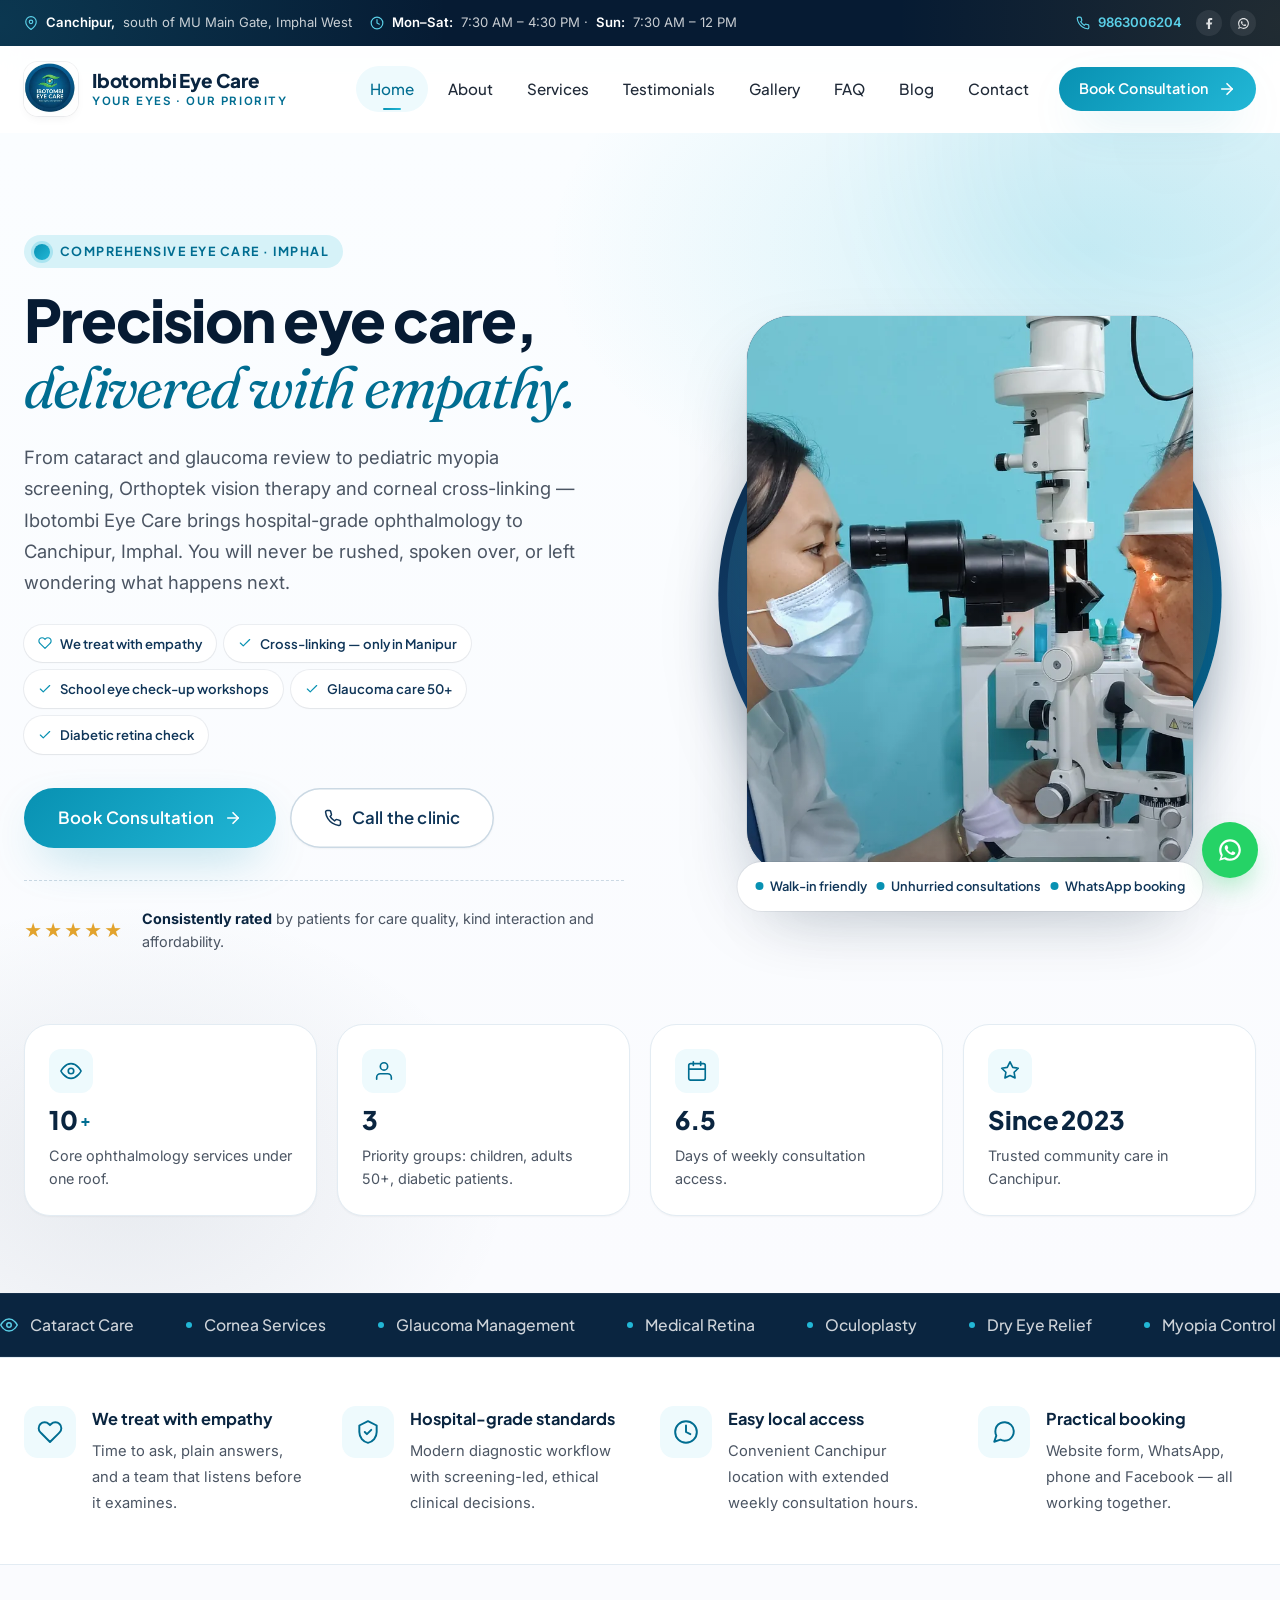
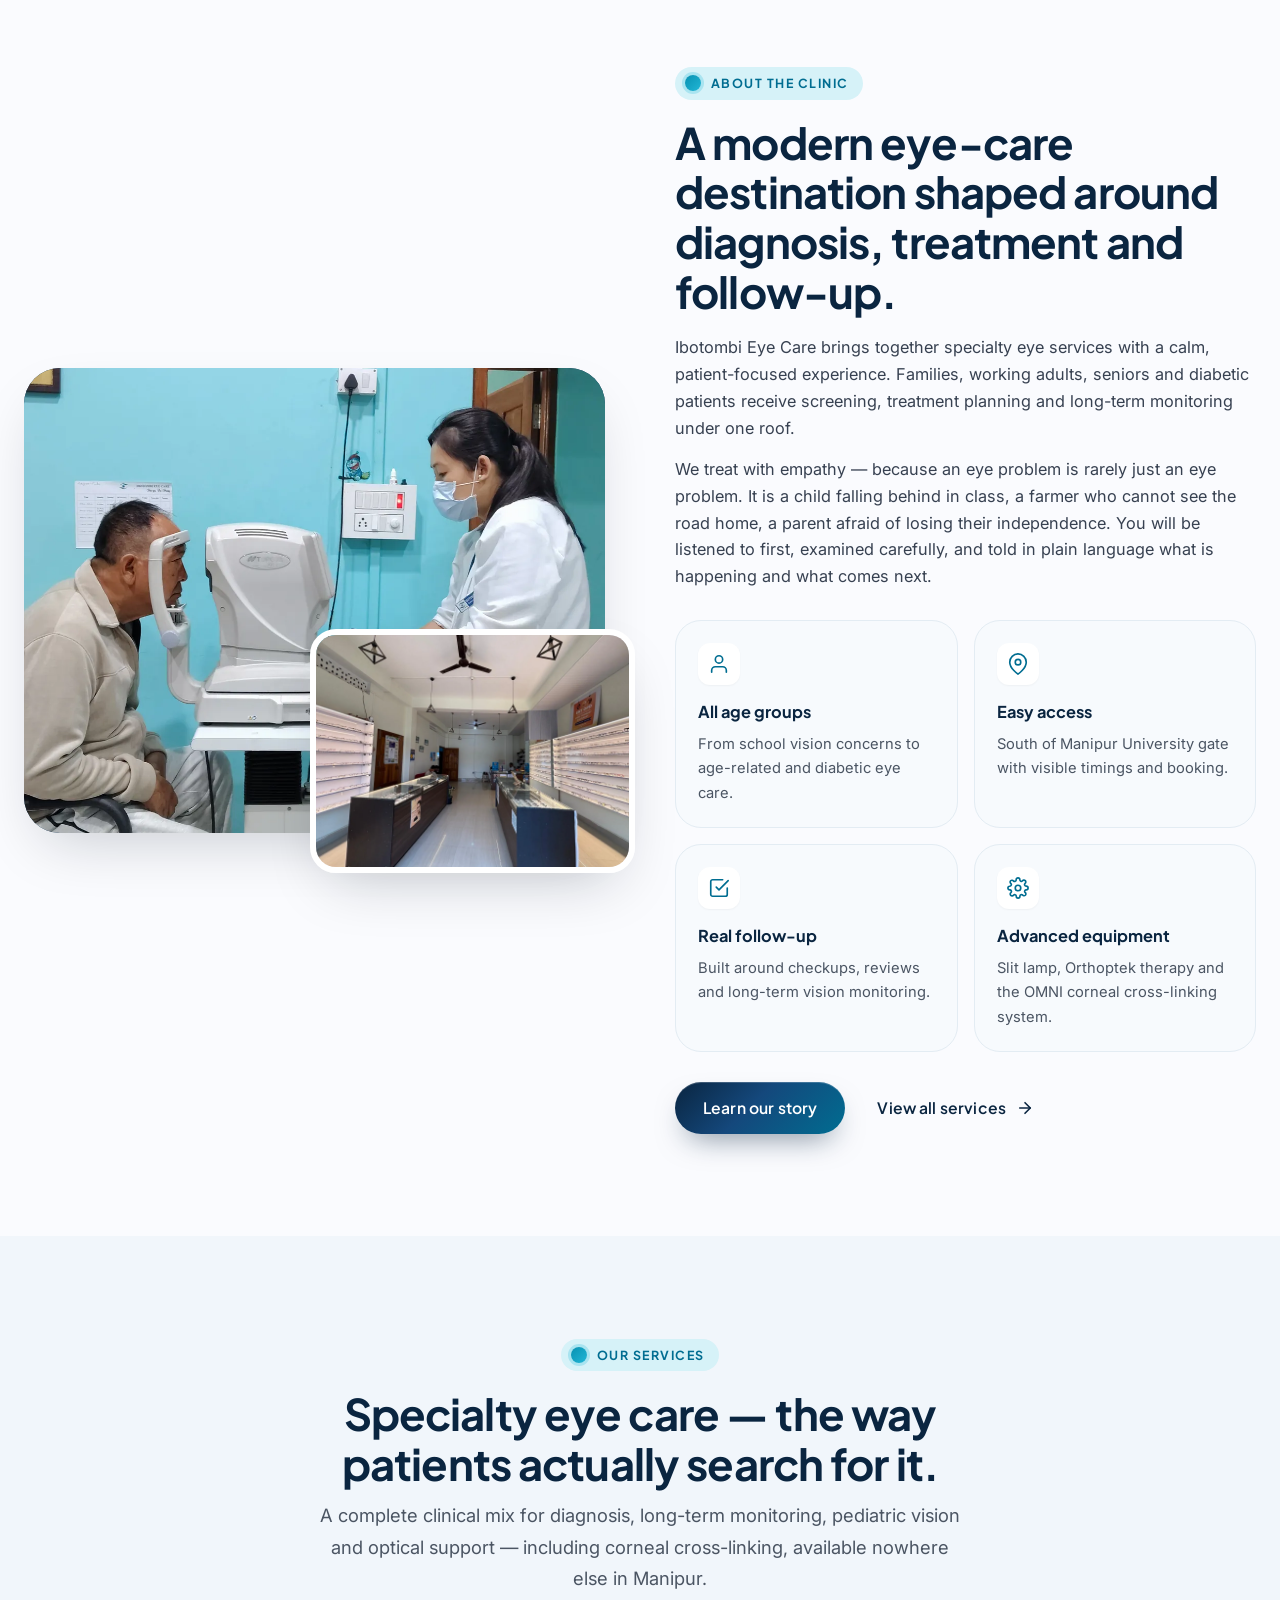
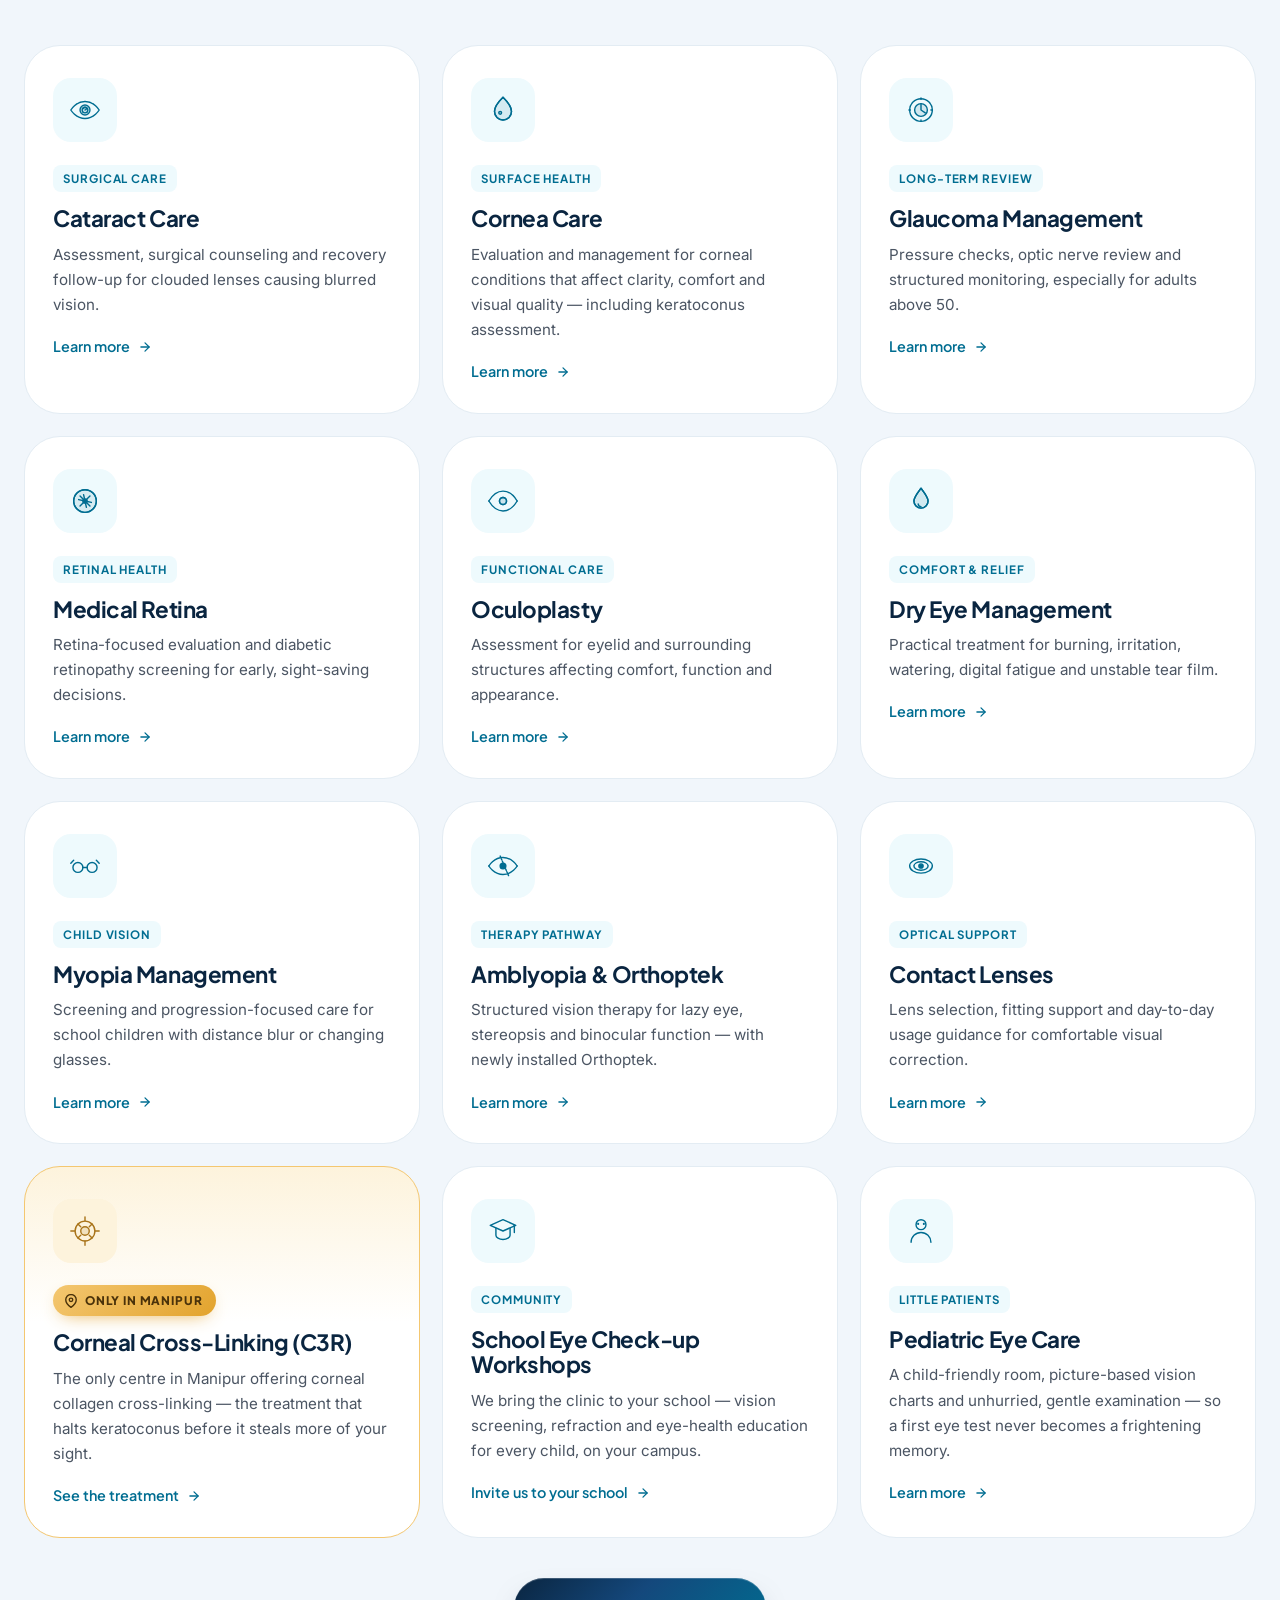
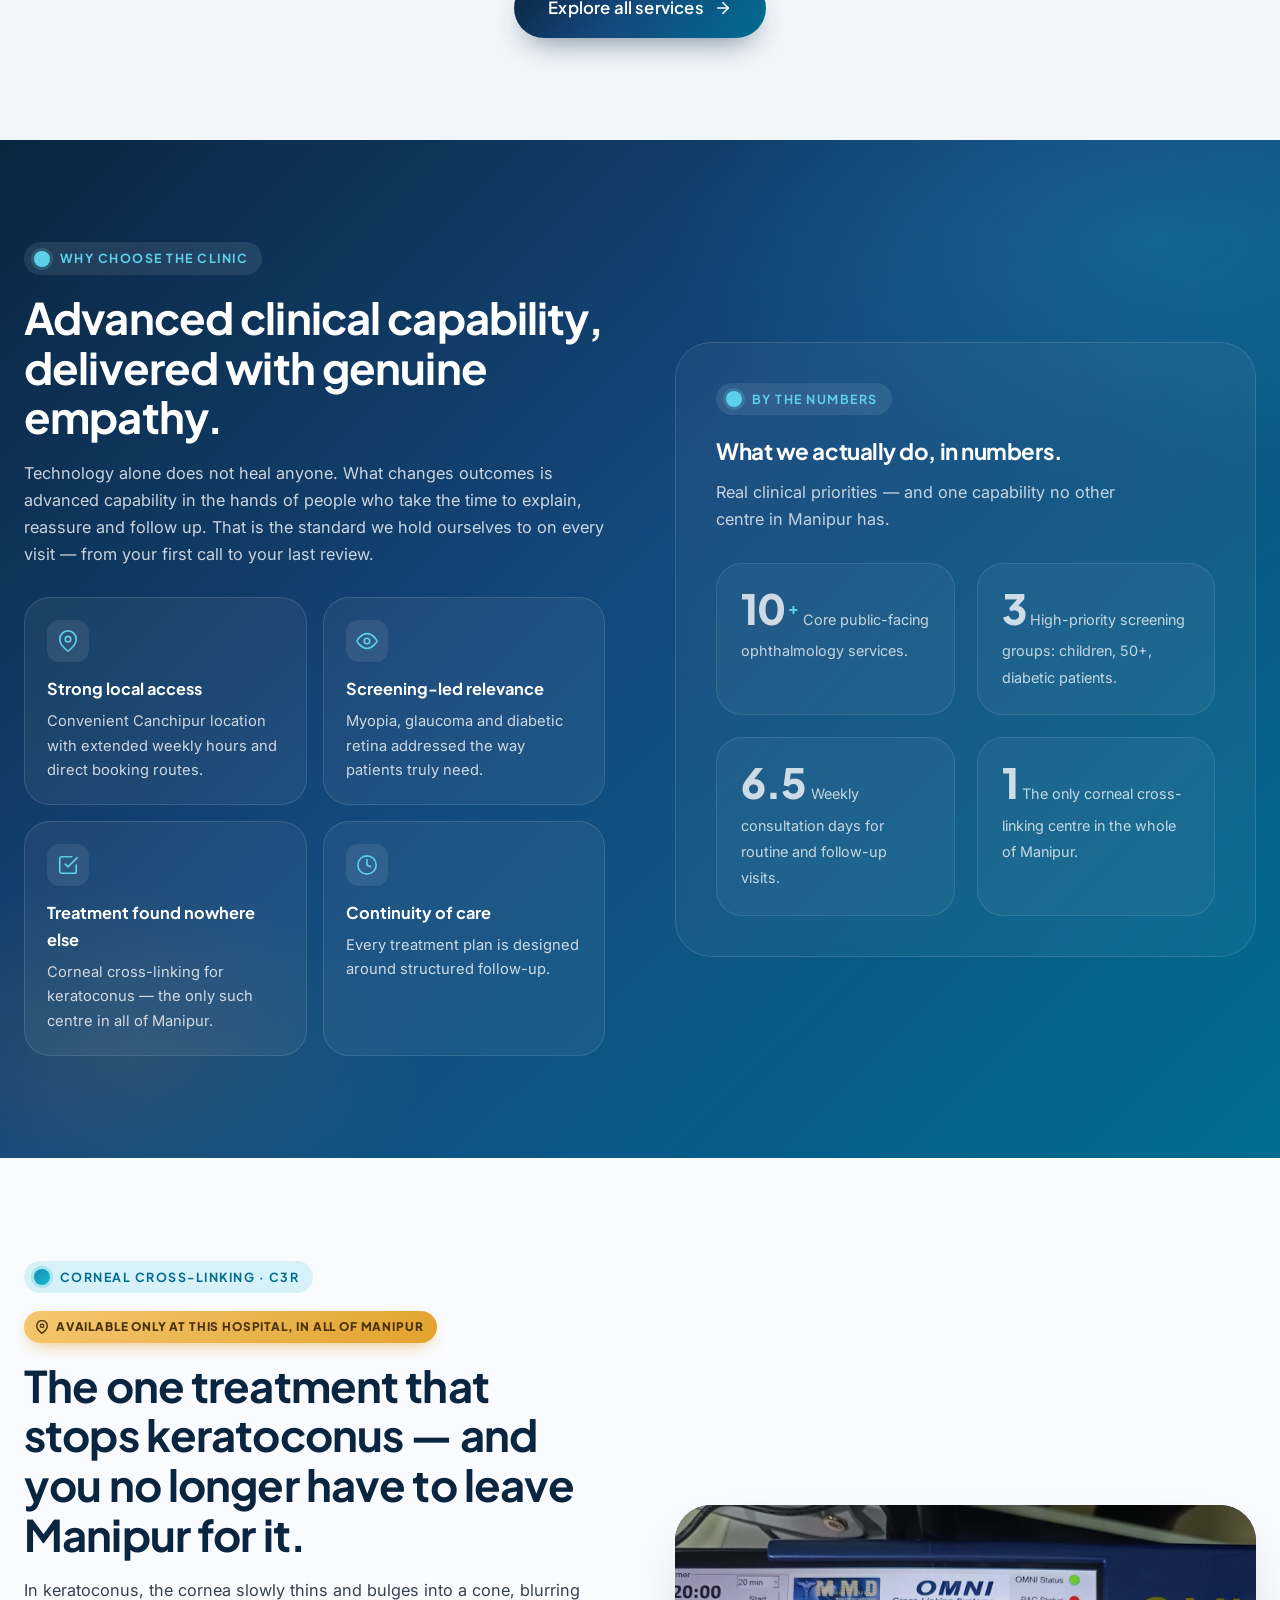
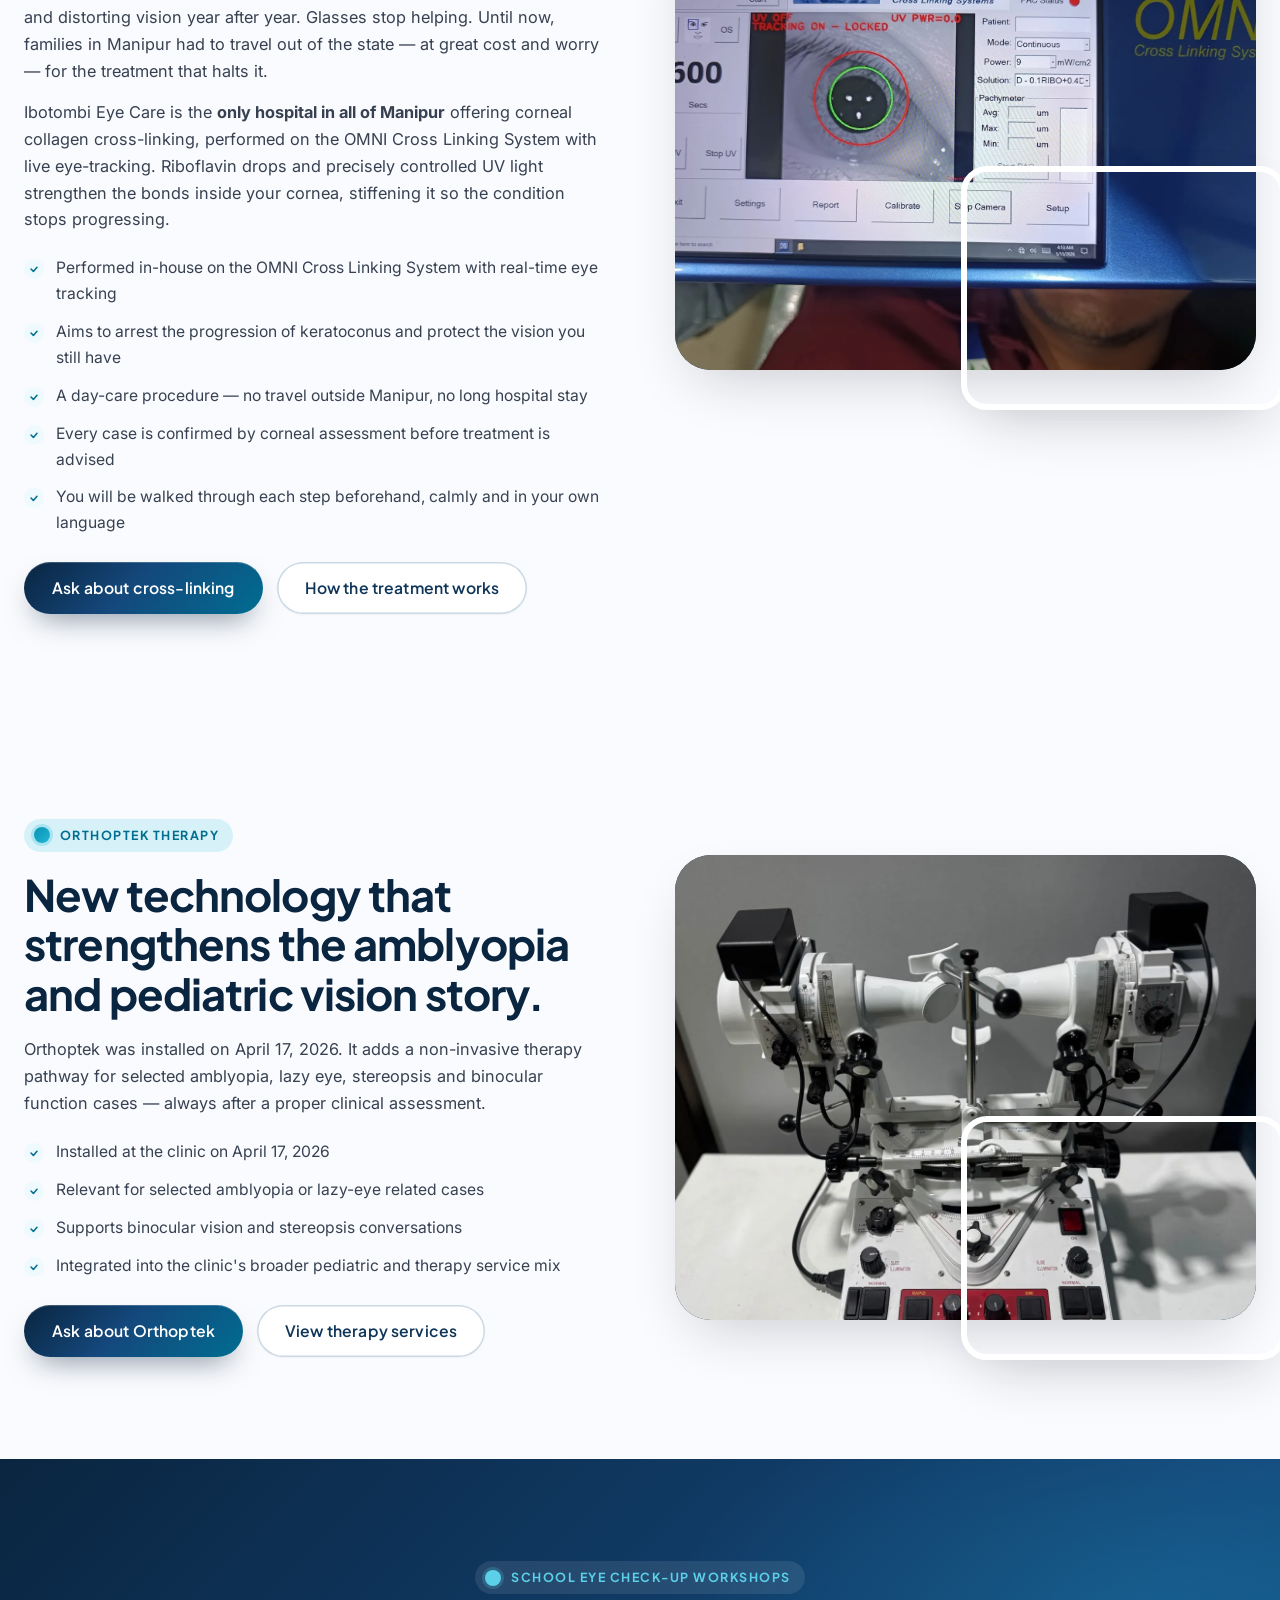
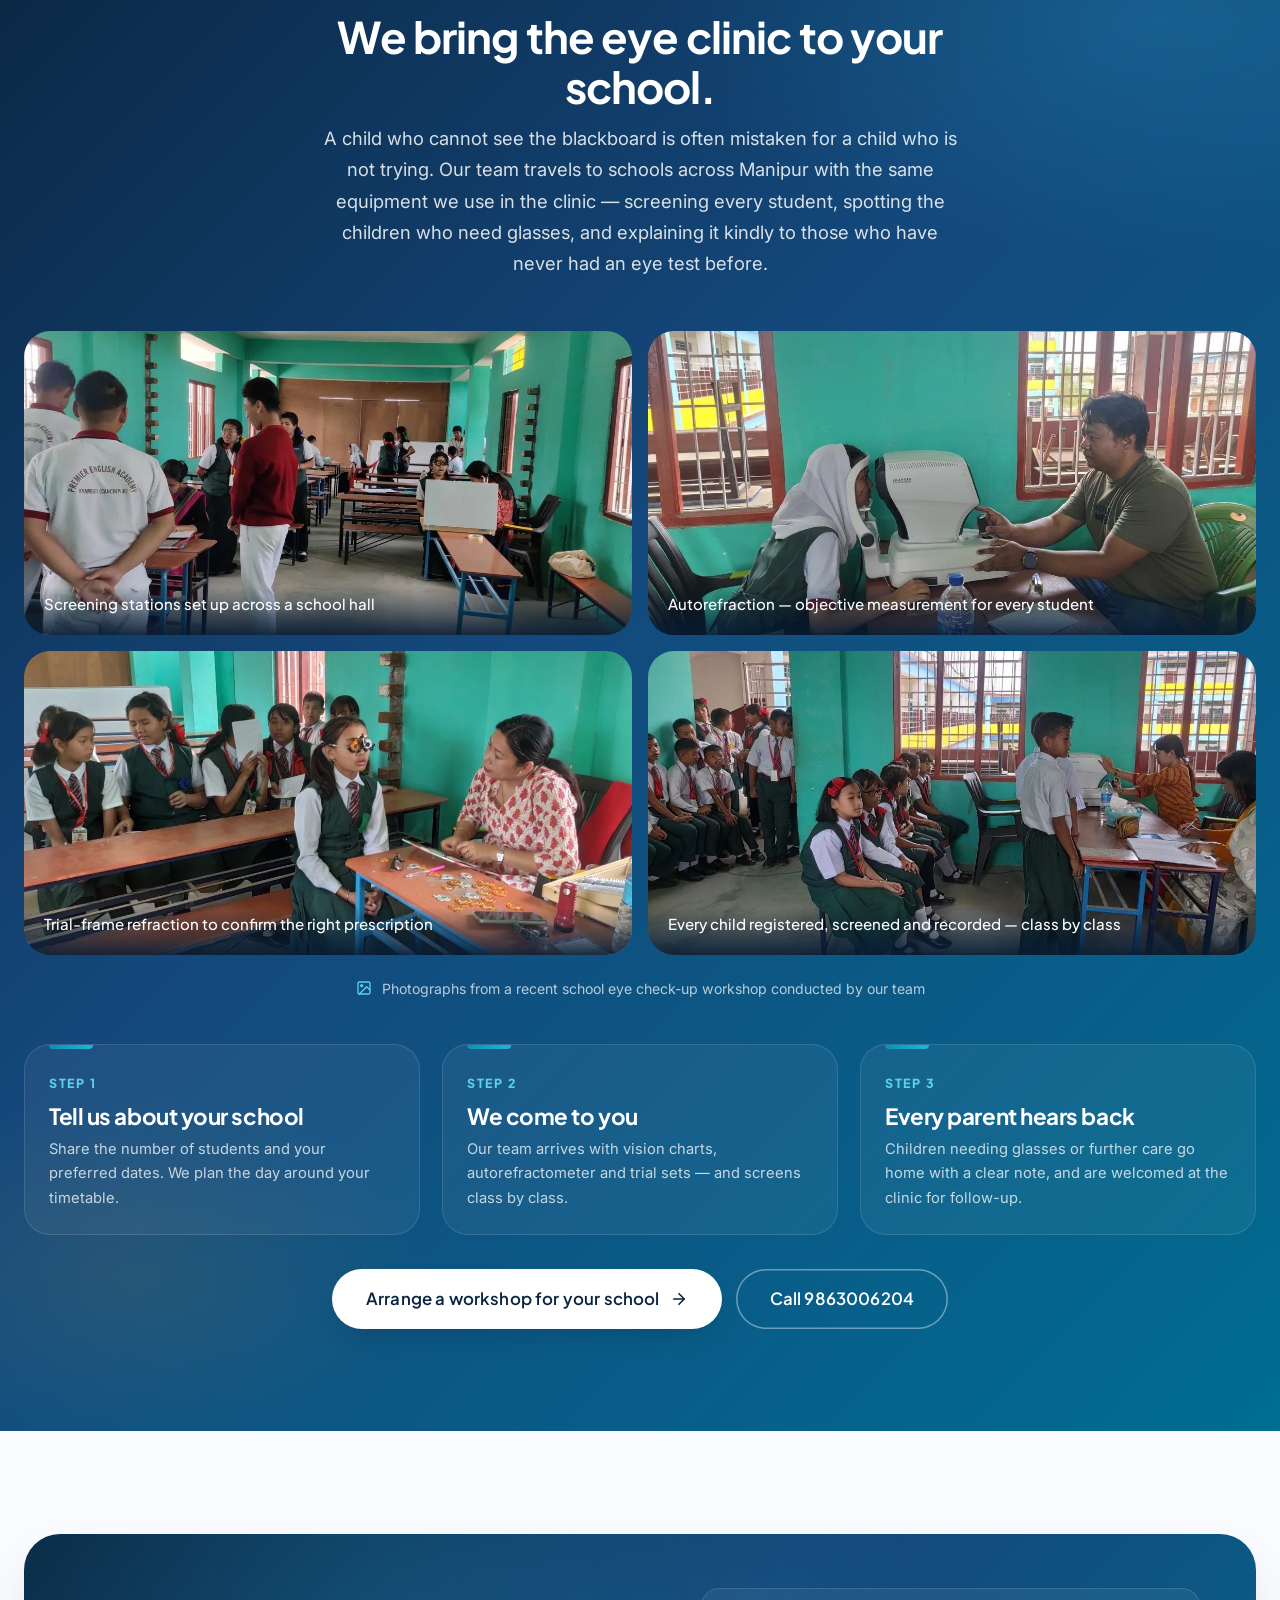
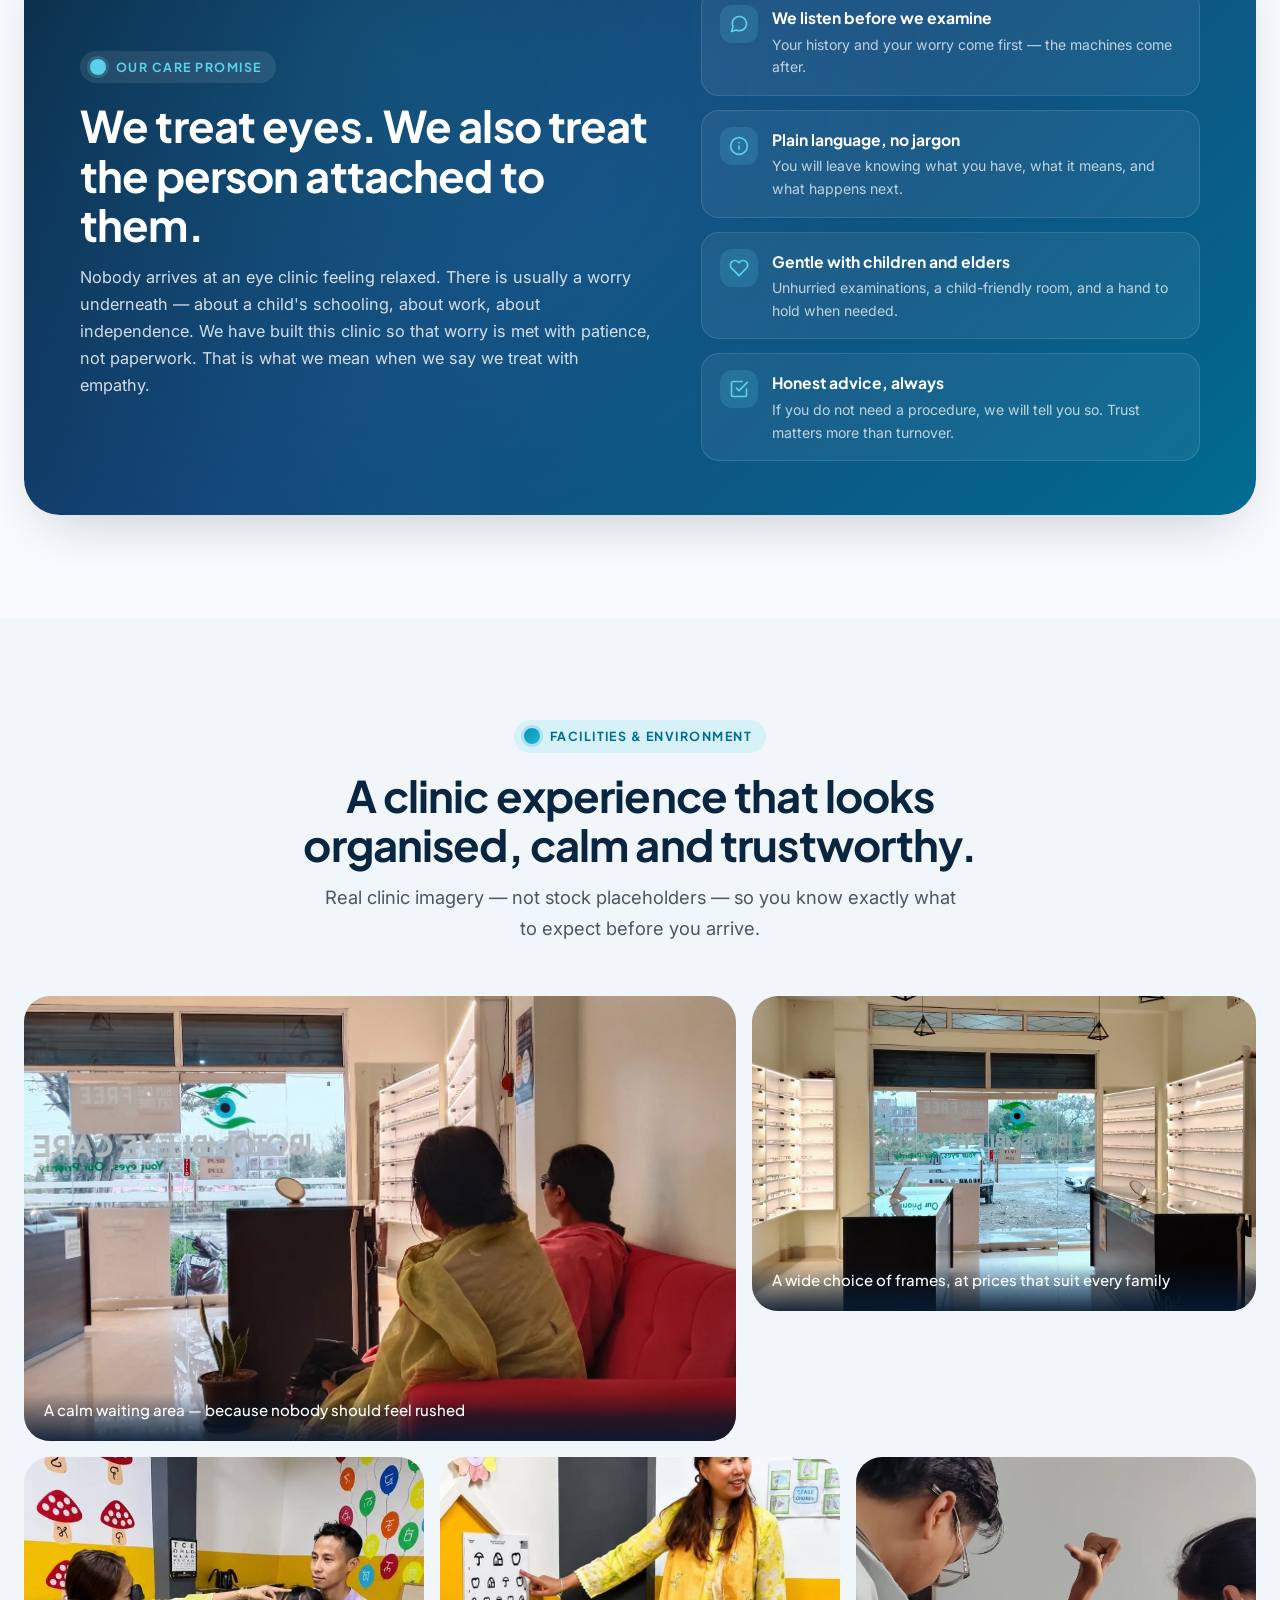
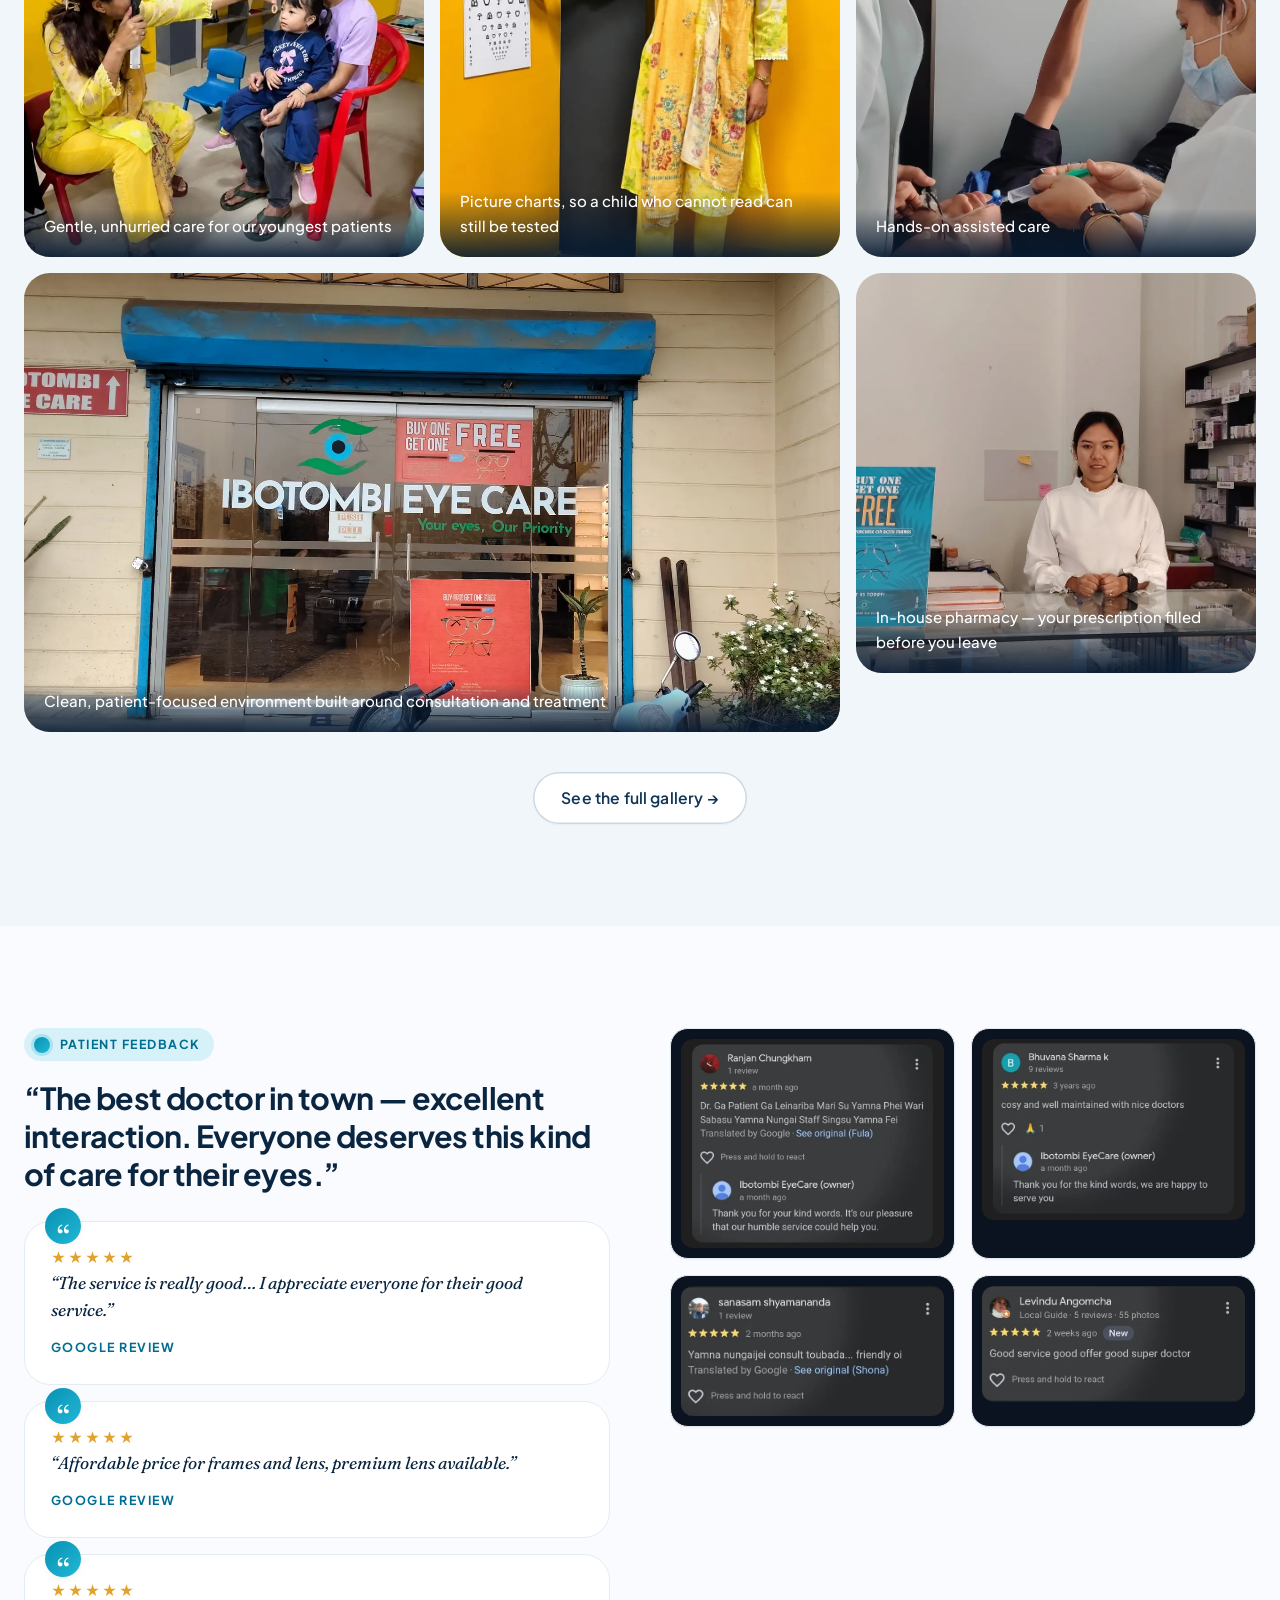
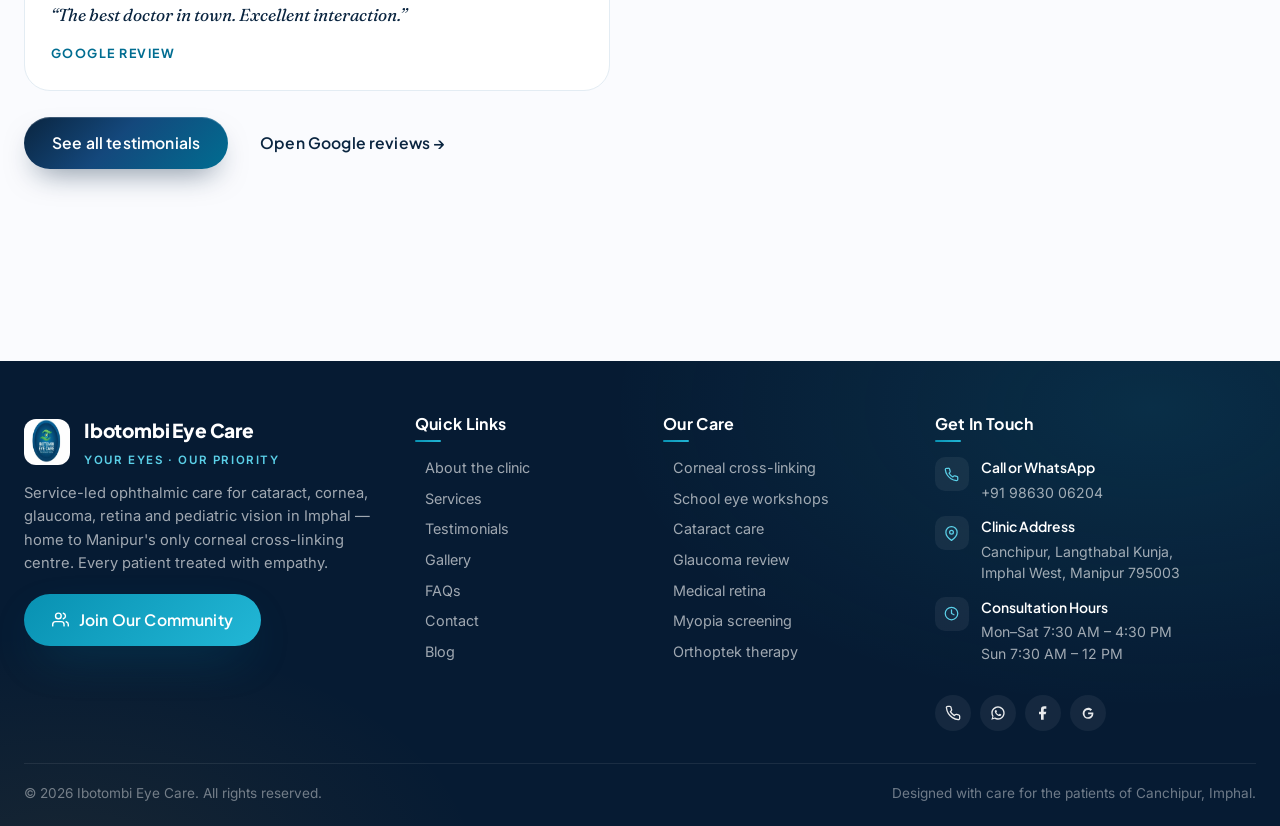
==== commit 2e176d3b: "commit" ====
--- a/index.html
+++ b/index.html
@@ -5,10 +5,25 @@
   <meta name="viewport" content="width=device-width, initial-scale=1.0">
   <title>Ibotombi Eye Care | Comprehensive Eye Clinic in Canchipur, Imphal</title>
   <meta name="description" content="Ibotombi Eye Care is a modern ophthalmology clinic in Canchipur, Imphal — the only centre in Manipur offering corneal cross-linking (C3R). Cataract, cornea, glaucoma, retina, dry eye, myopia, amblyopia, Orthoptek therapy, contact lenses and free school eye check-up workshops, delivered with empathy.">
+  <link rel="canonical" href="https://ibotombi-eye-care.netlify.app/">
+  <meta property="og:type" content="website">
+  <meta property="og:site_name" content="Ibotombi Eye Care">
+  <meta property="og:locale" content="en_IN">
+  <meta property="og:url" content="https://ibotombi-eye-care.netlify.app/">
+  <meta property="og:title" content="Ibotombi Eye Care — Your eyes, Our priority">
+  <meta property="og:description" content="Ibotombi Eye Care is a modern ophthalmology clinic in Canchipur, Imphal — the only centre in Manipur offering corneal cross-linking (C3R). Cataract, cornea, glaucoma, retina, dry eye, myopia, amblyopia, Orthoptek therapy, contact lenses and free school eye check-up workshops, delivered with empathy.">
+  <meta property="og:image" content="https://ibotombi-eye-care.netlify.app/assets/images/og-cover.jpg">
+  <meta property="og:image:secure_url" content="https://ibotombi-eye-care.netlify.app/assets/images/og-cover.jpg">
+  <meta property="og:image:type" content="image/jpeg">
+  <meta property="og:image:width" content="1200">
+  <meta property="og:image:height" content="630">
+  <meta property="og:image:alt" content="Ibotombi Eye Care — Your eyes, Our priority">
+  <meta name="twitter:card" content="summary_large_image">
+  <meta name="twitter:title" content="Ibotombi Eye Care — Your eyes, Our priority">
+  <meta name="twitter:description" content="Ibotombi Eye Care is a modern ophthalmology clinic in Canchipur, Imphal — the only centre in Manipur offering corneal cross-linking (C3R). Cataract, cornea, glaucoma, retina, dry eye, myopia, amblyopia, Orthoptek therapy, contact lenses and free school eye check-up workshops, delivered with empathy.">
+  <meta name="twitter:image" content="https://ibotombi-eye-care.netlify.app/assets/images/og-cover.jpg">
+  <meta name="twitter:image:alt" content="Ibotombi Eye Care — Your eyes, Our priority">
   <meta name="theme-color" content="#0A2540">
-  <meta property="og:title" content="Ibotombi Eye Care — Your eyes, Our priority">
-  <meta property="og:description" content="Specialty eye care in Imphal, delivered with empathy: corneal cross-linking (the only centre in Manipur), cataract, glaucoma, retina, pediatric vision, Orthoptek therapy and school eye check-up workshops.">
-  <meta property="og:image" content="assets/images/og-cover.jpg">
   <link rel="icon" href="assets/images/logo.jpeg">
   <link rel="preconnect" href="https://fonts.googleapis.com">
   <link rel="preconnect" href="https://fonts.gstatic.com" crossorigin>
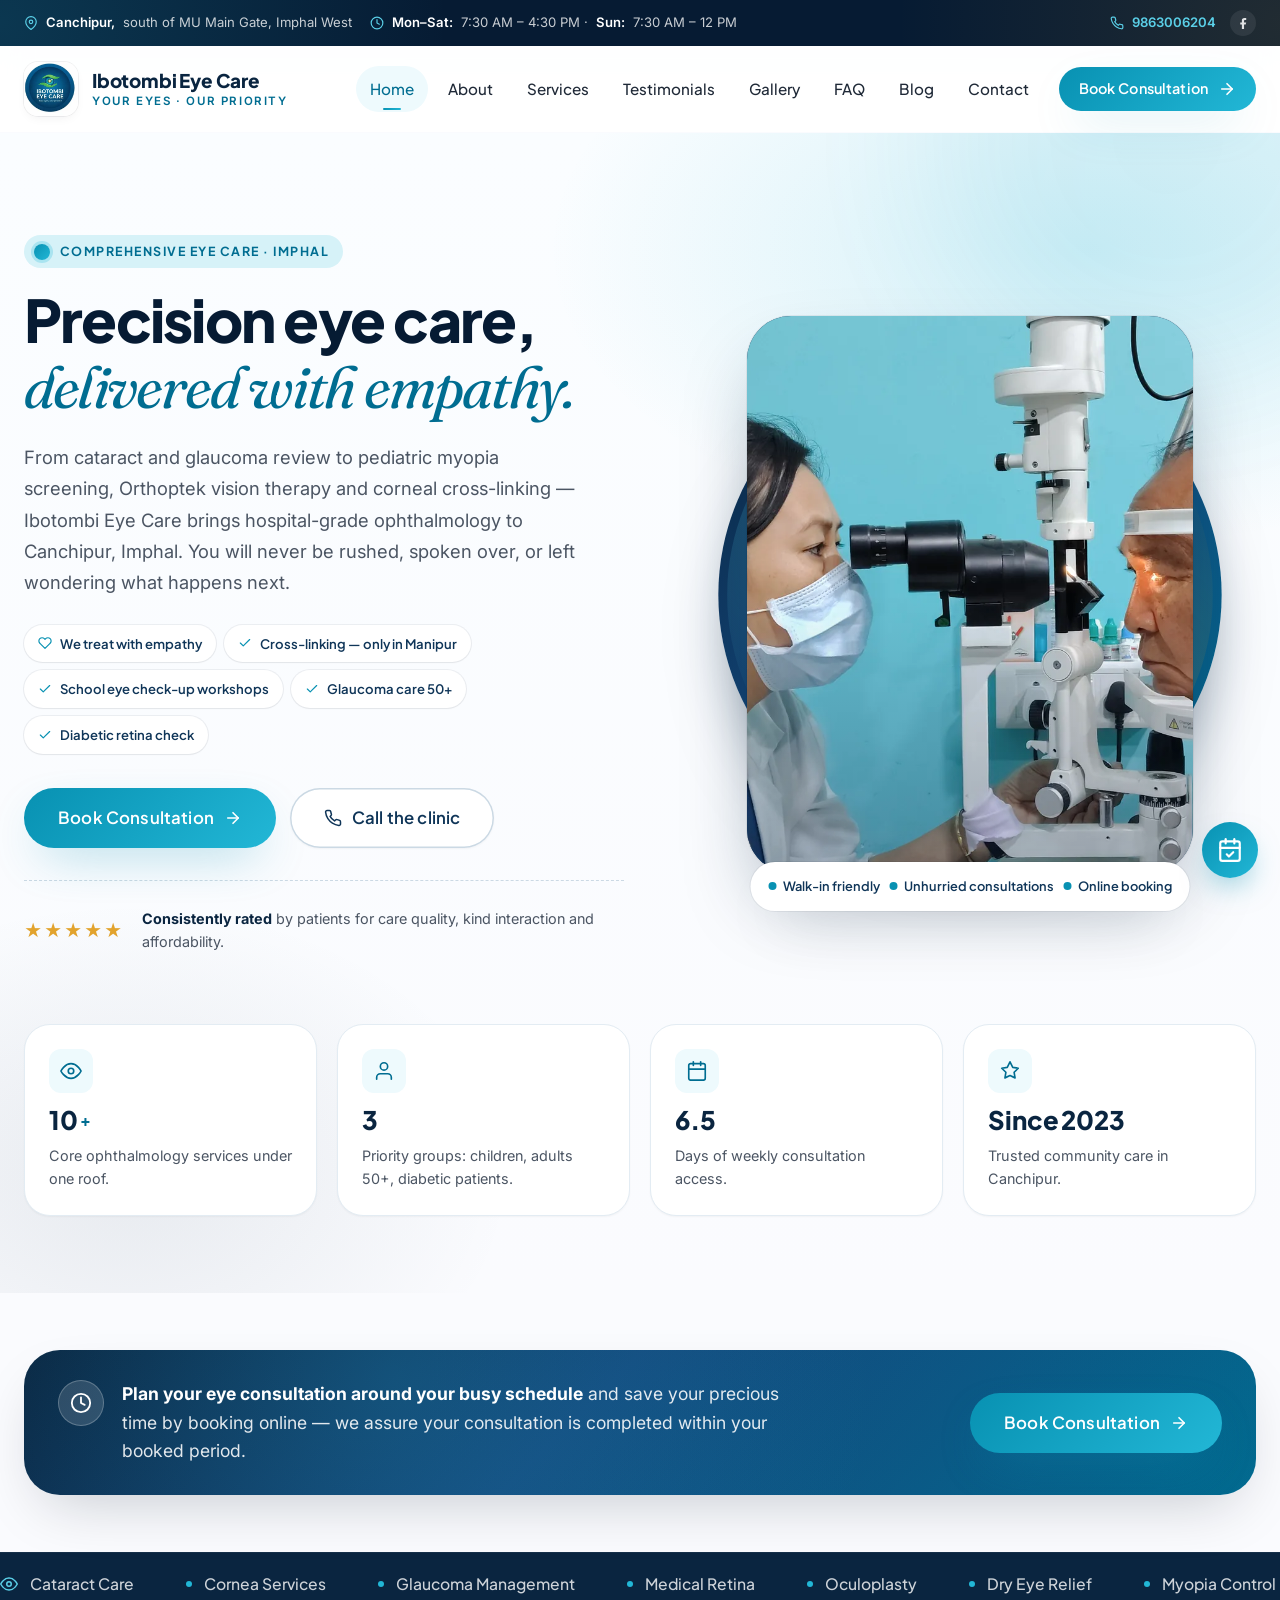
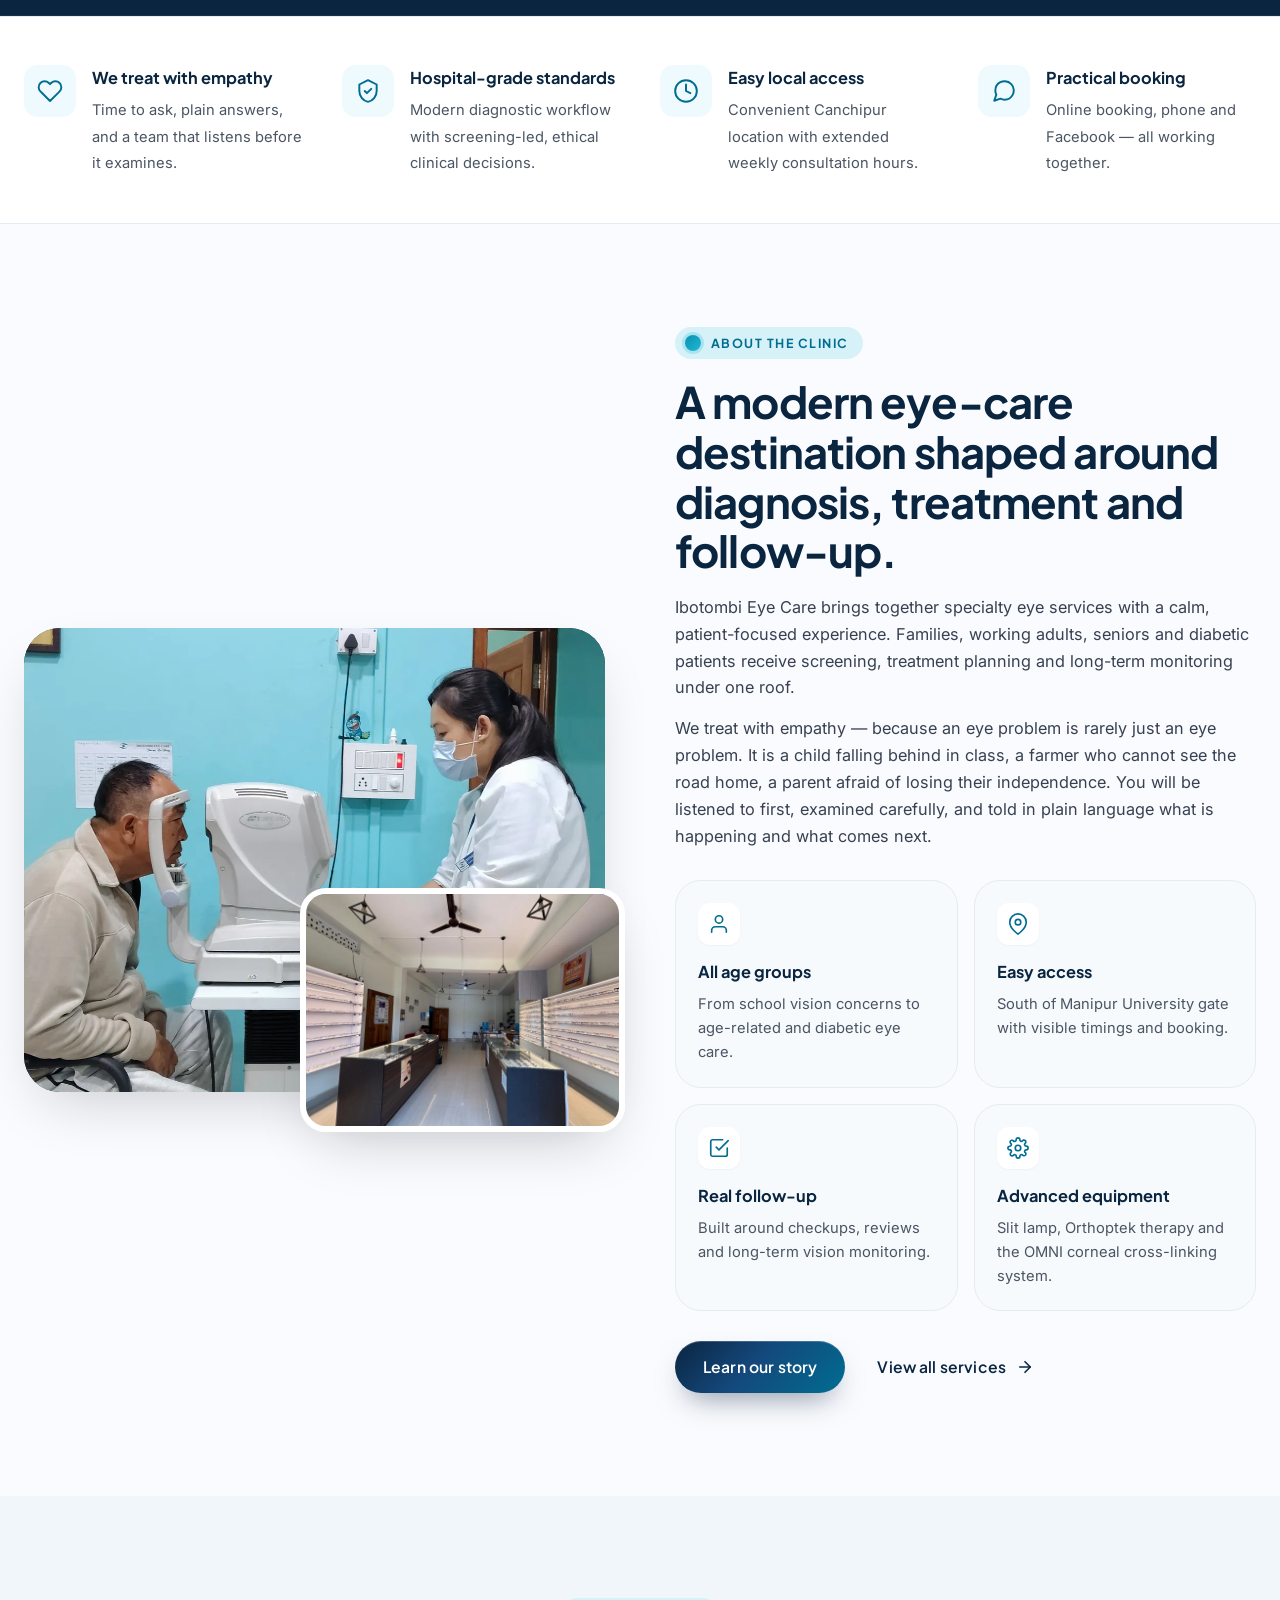
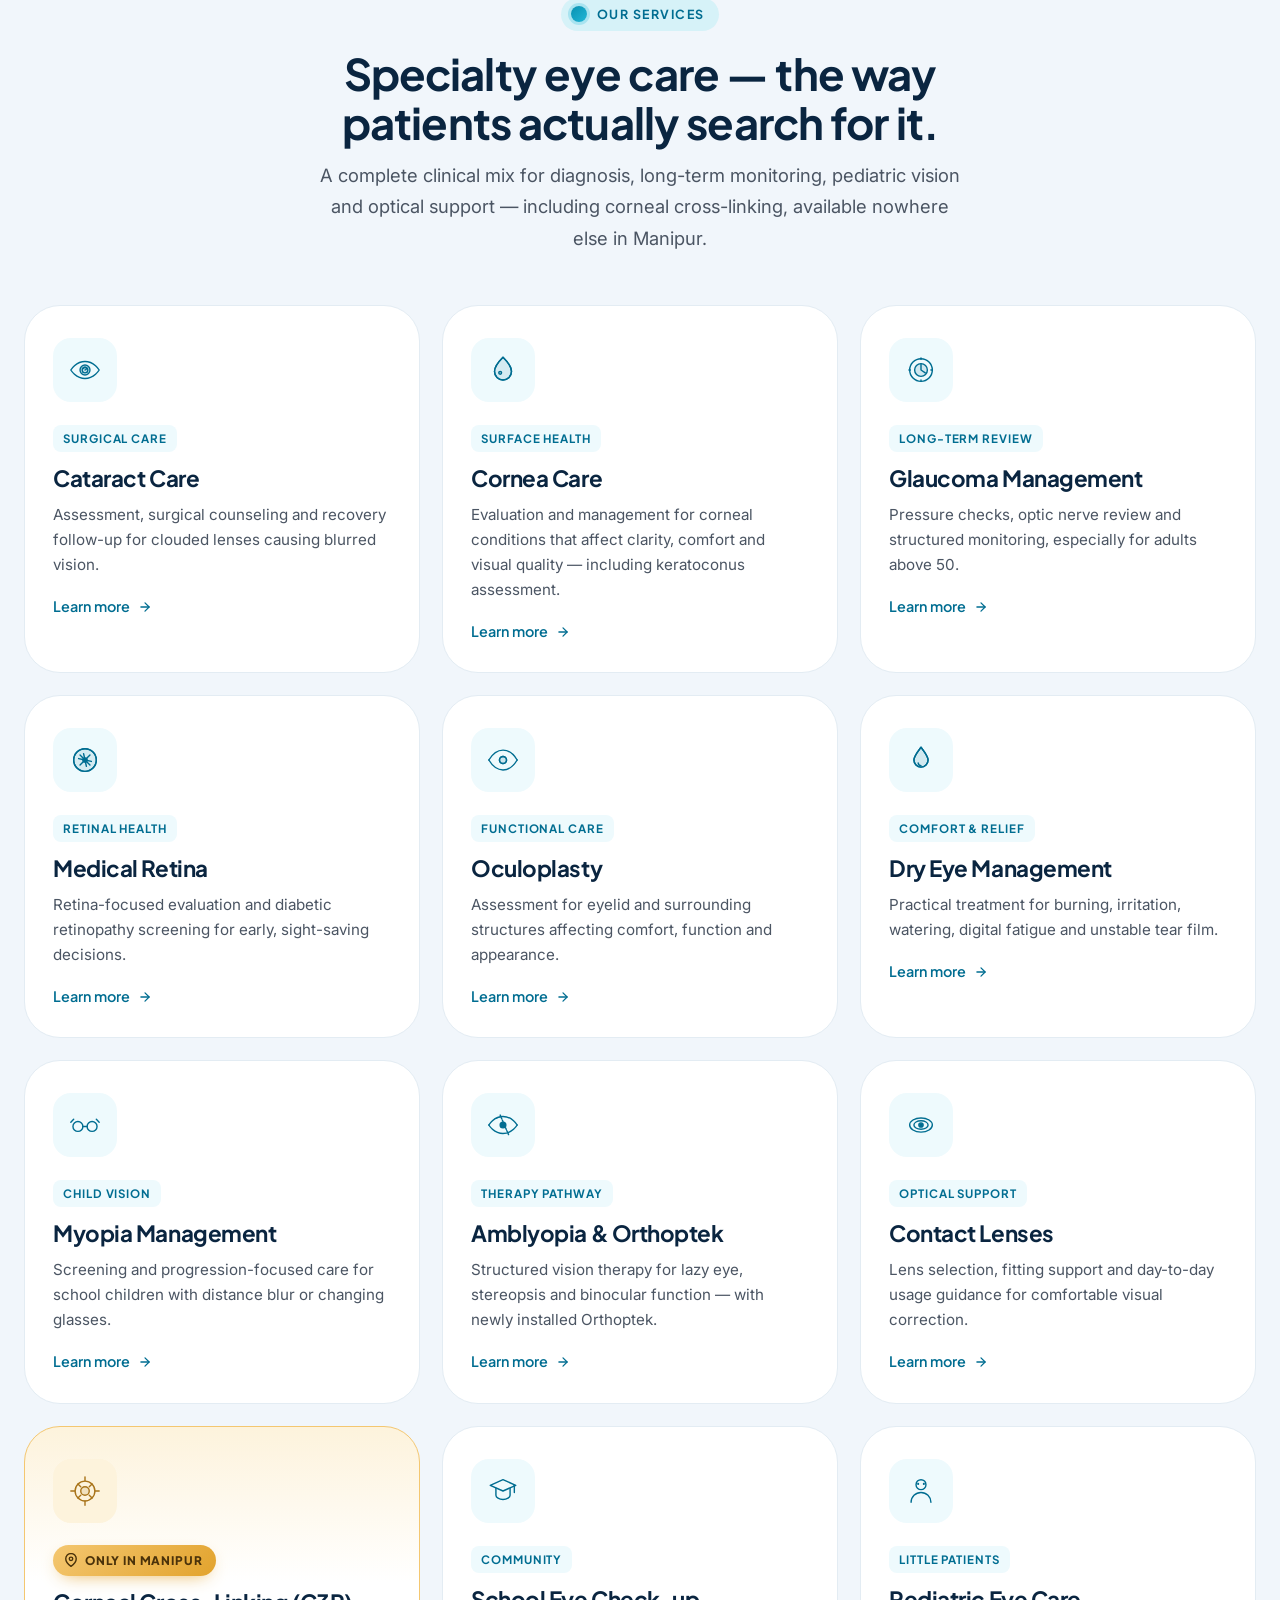
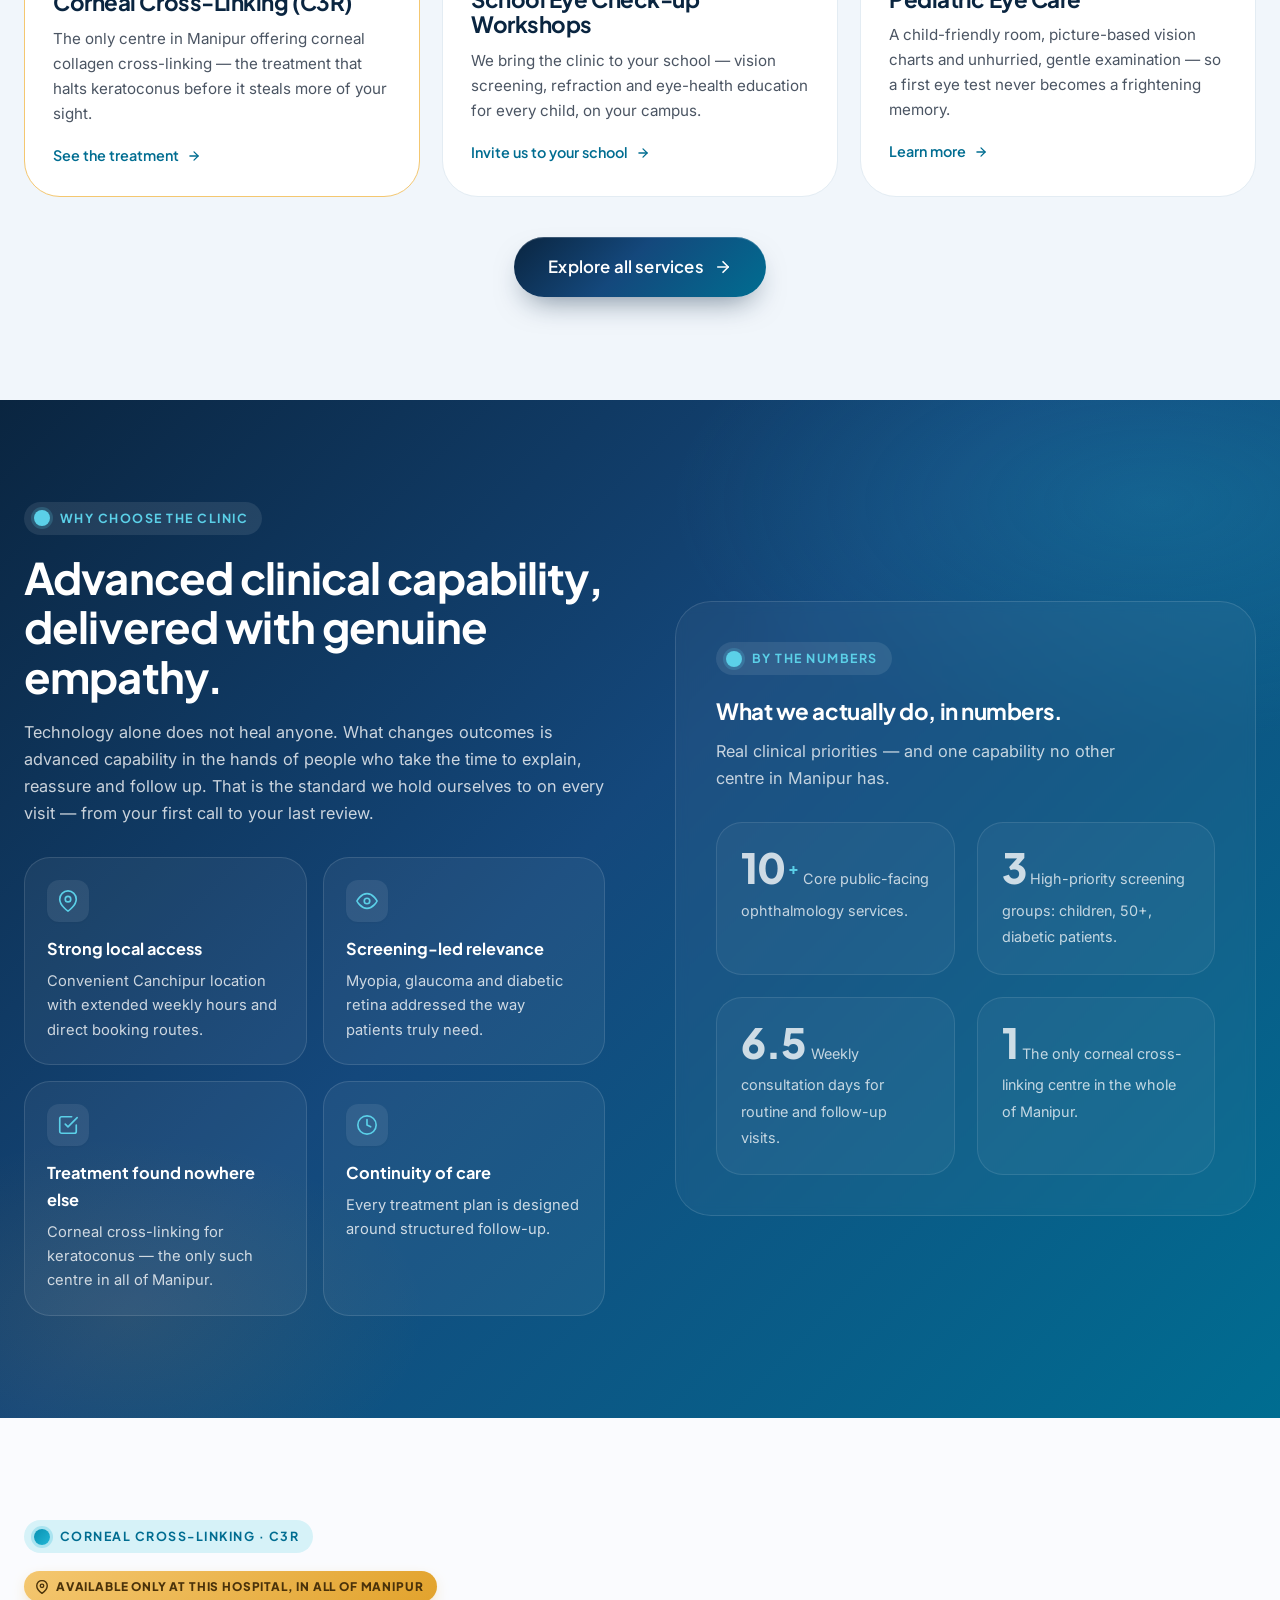
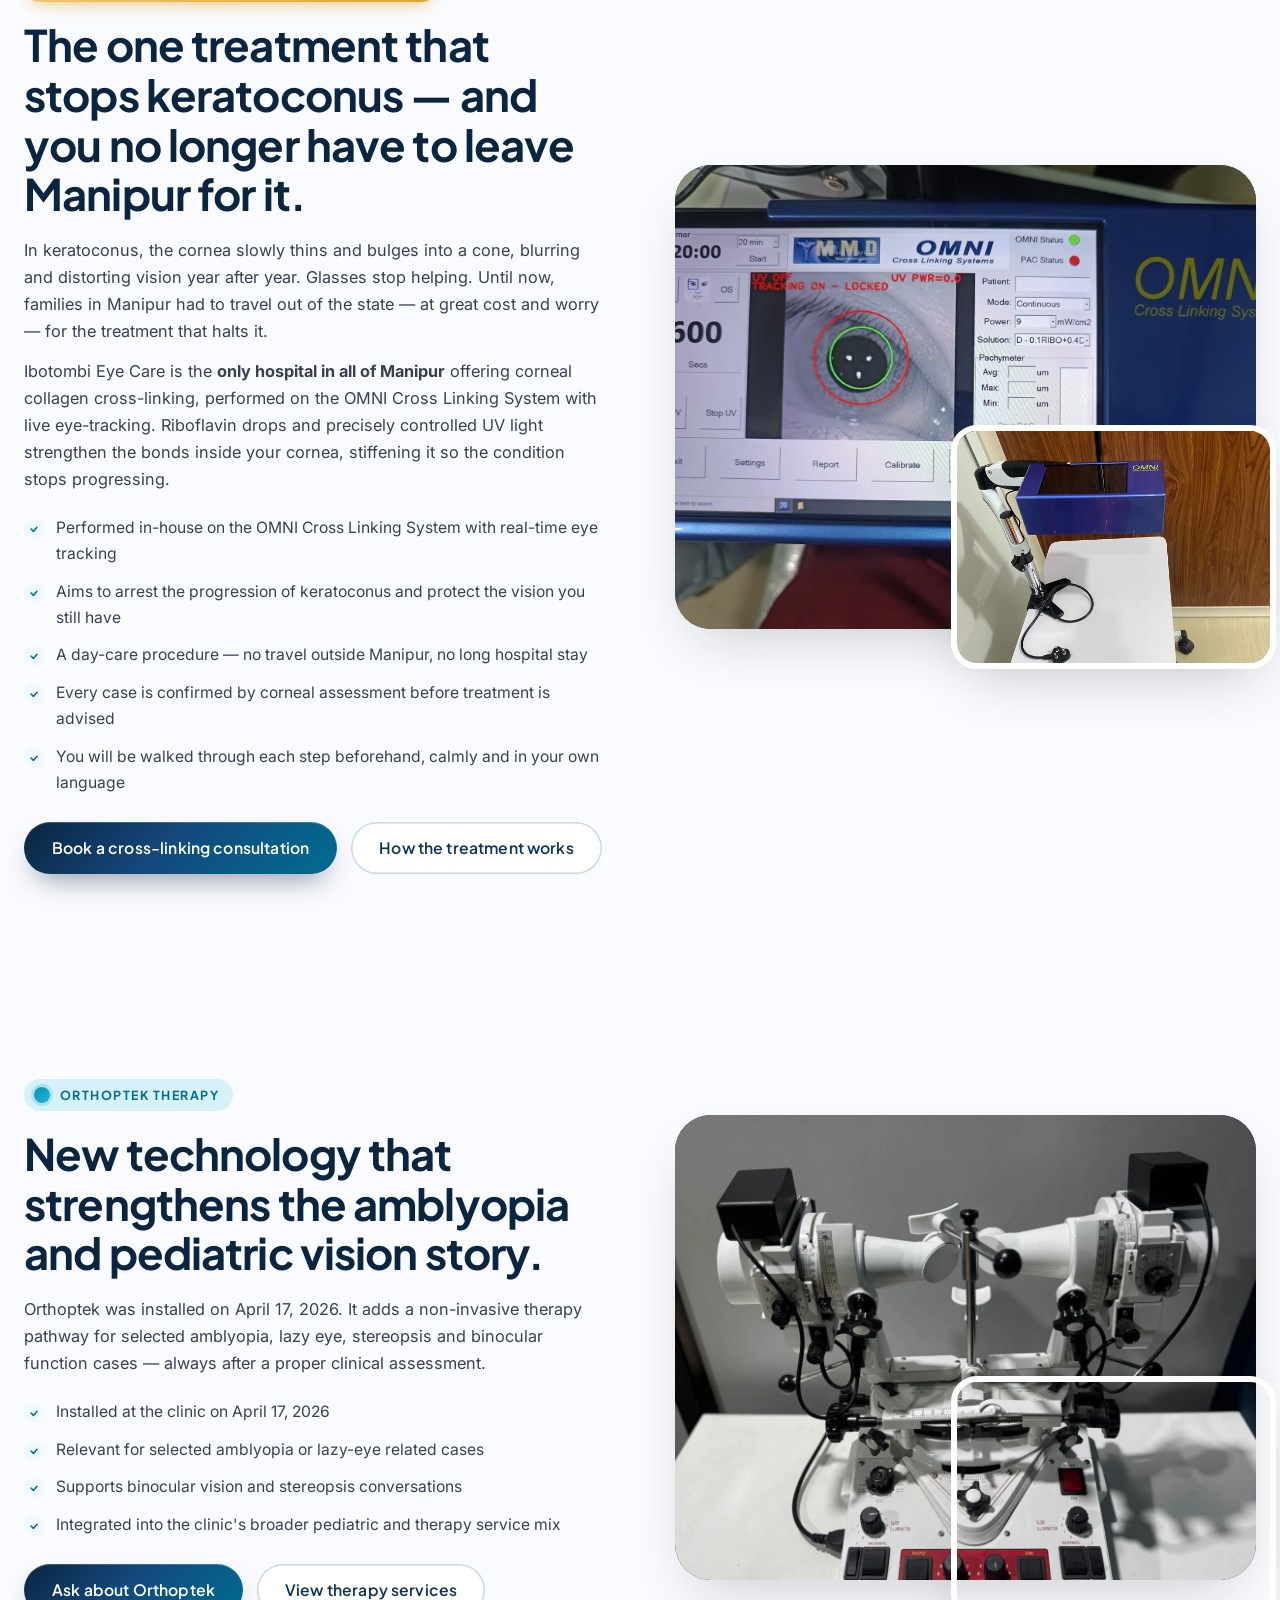
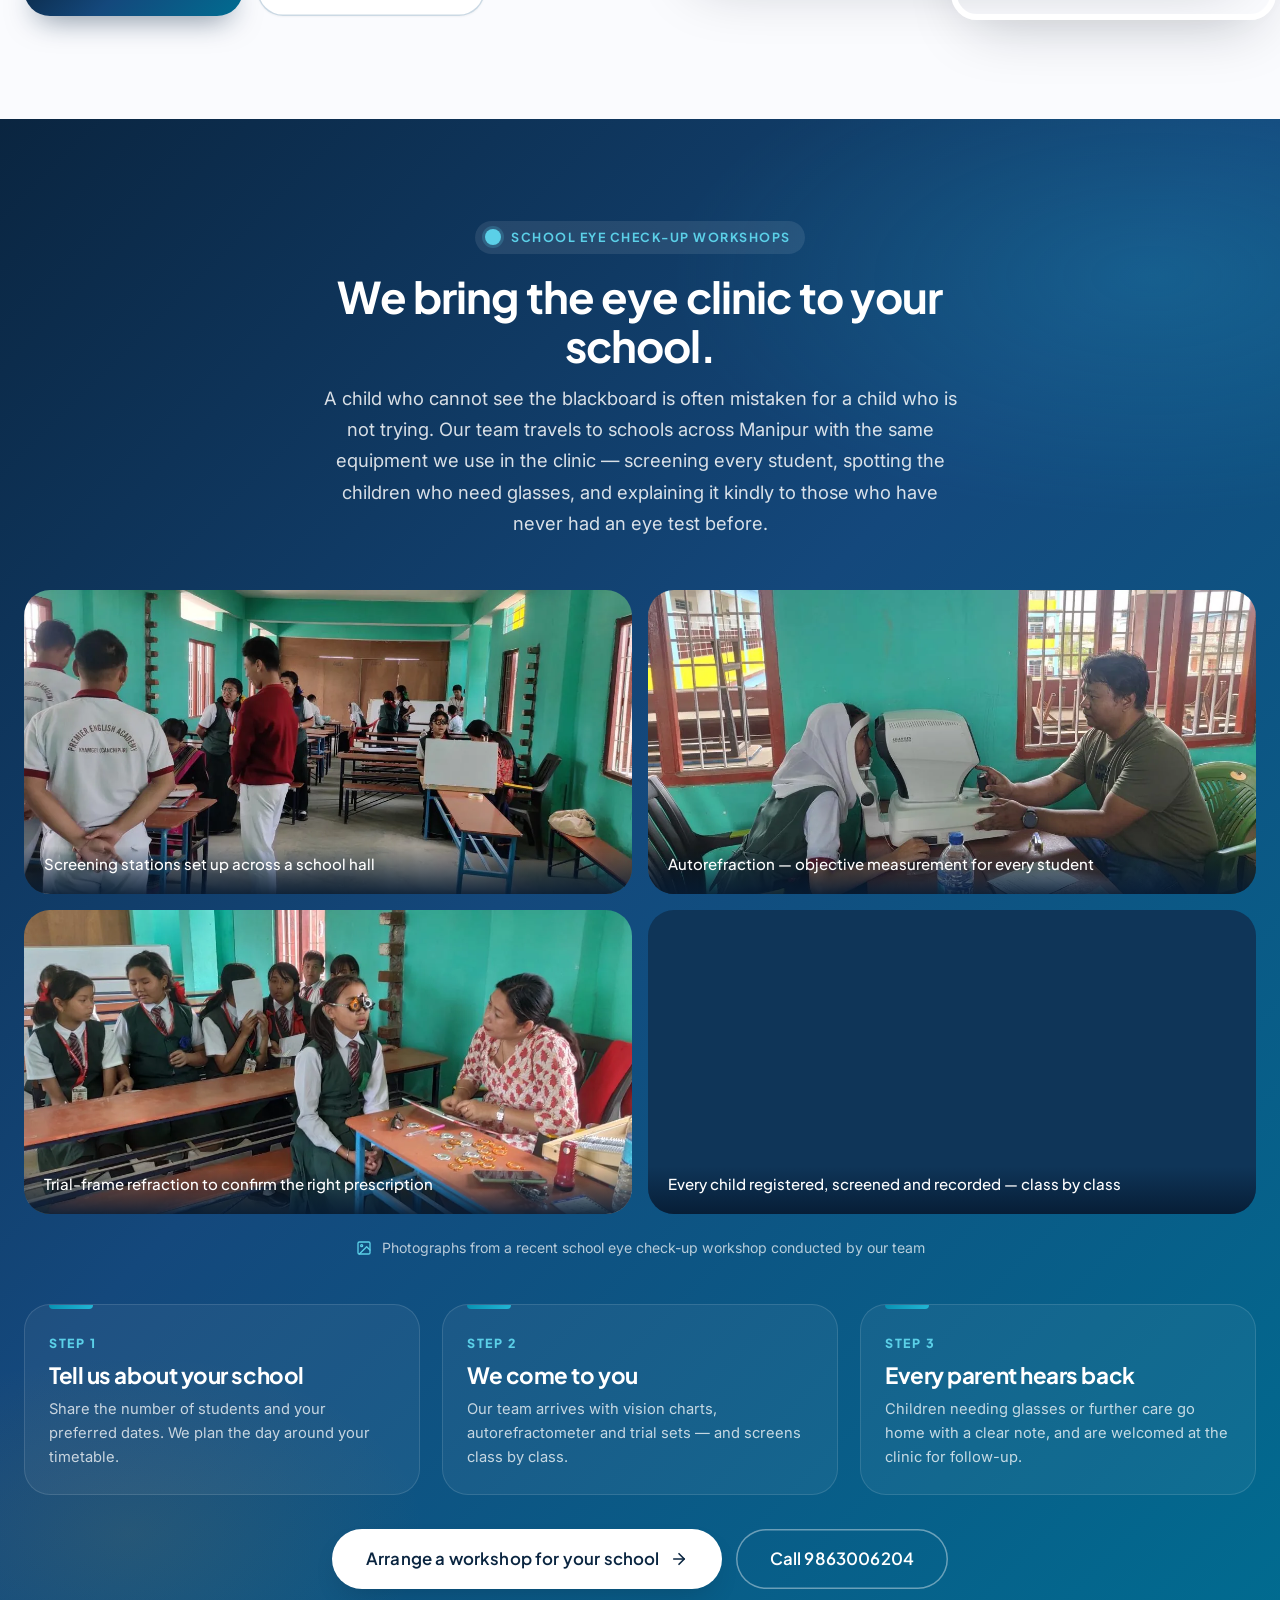
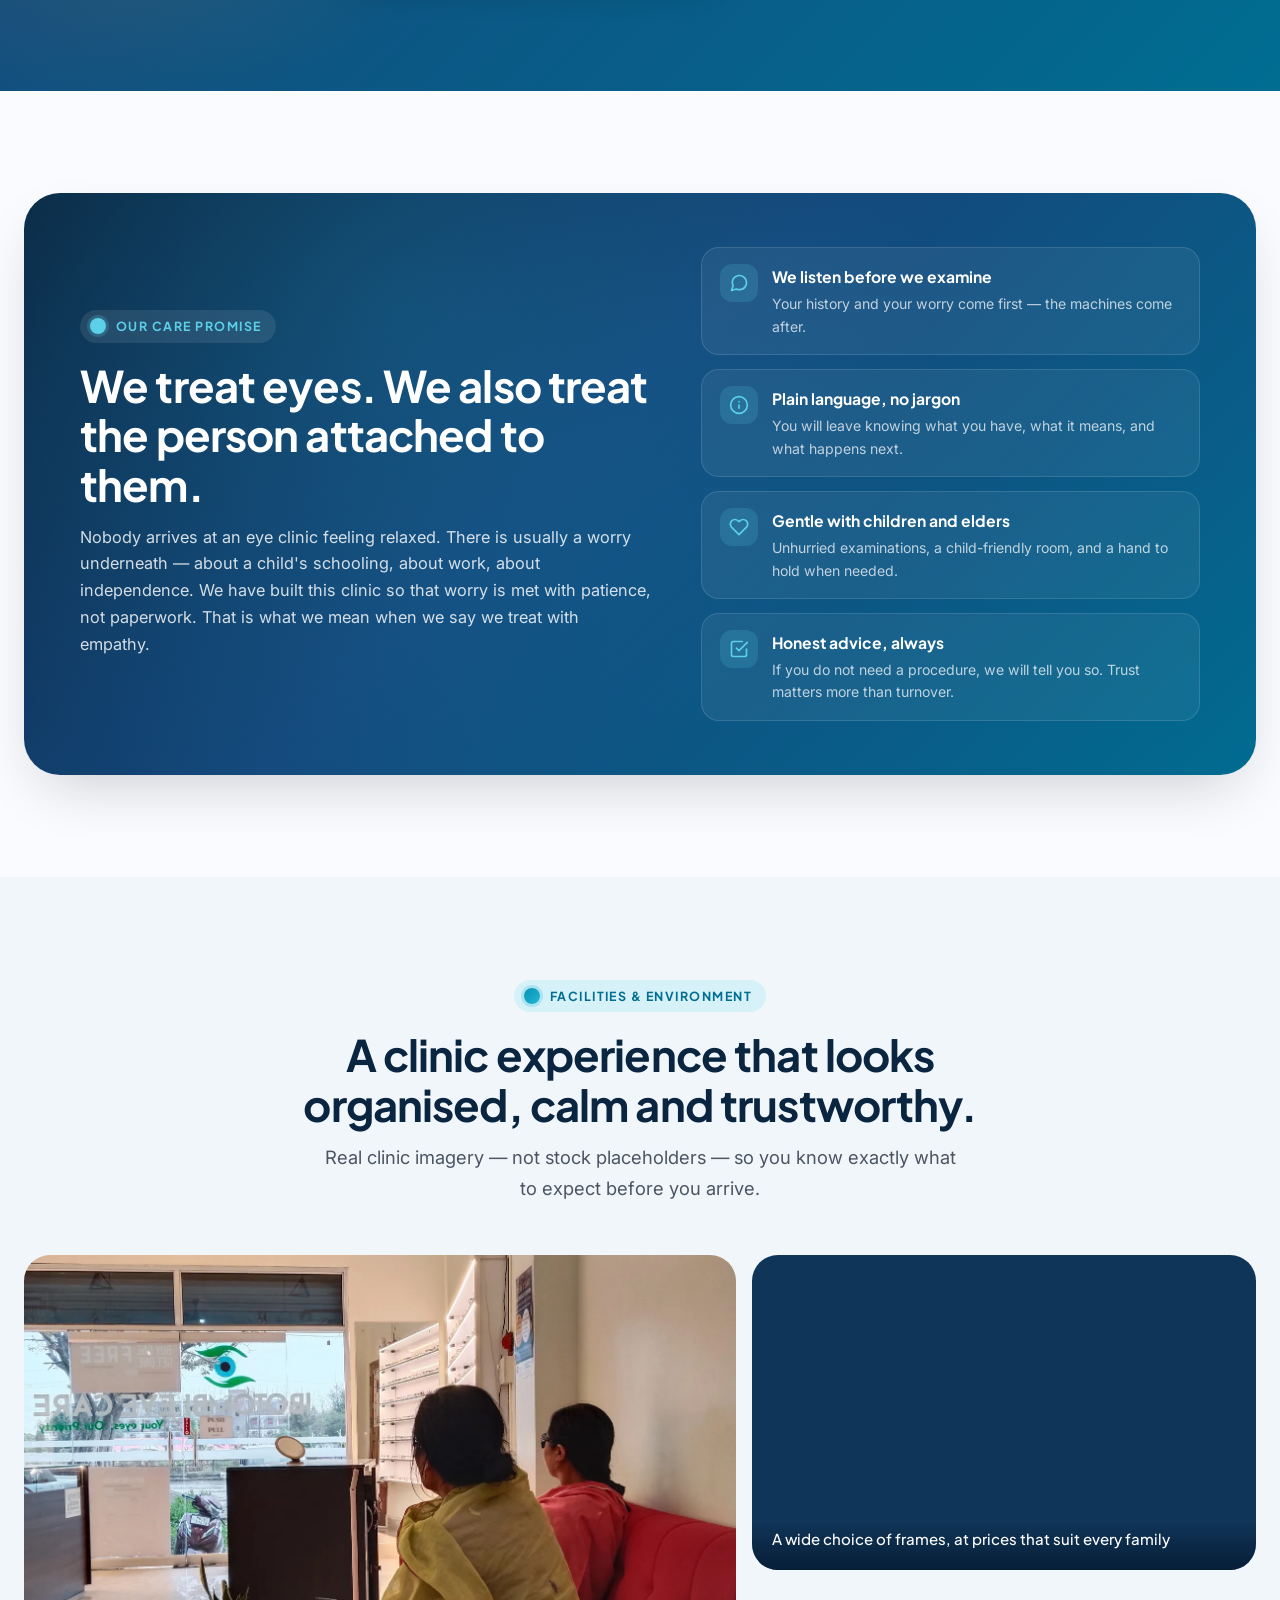
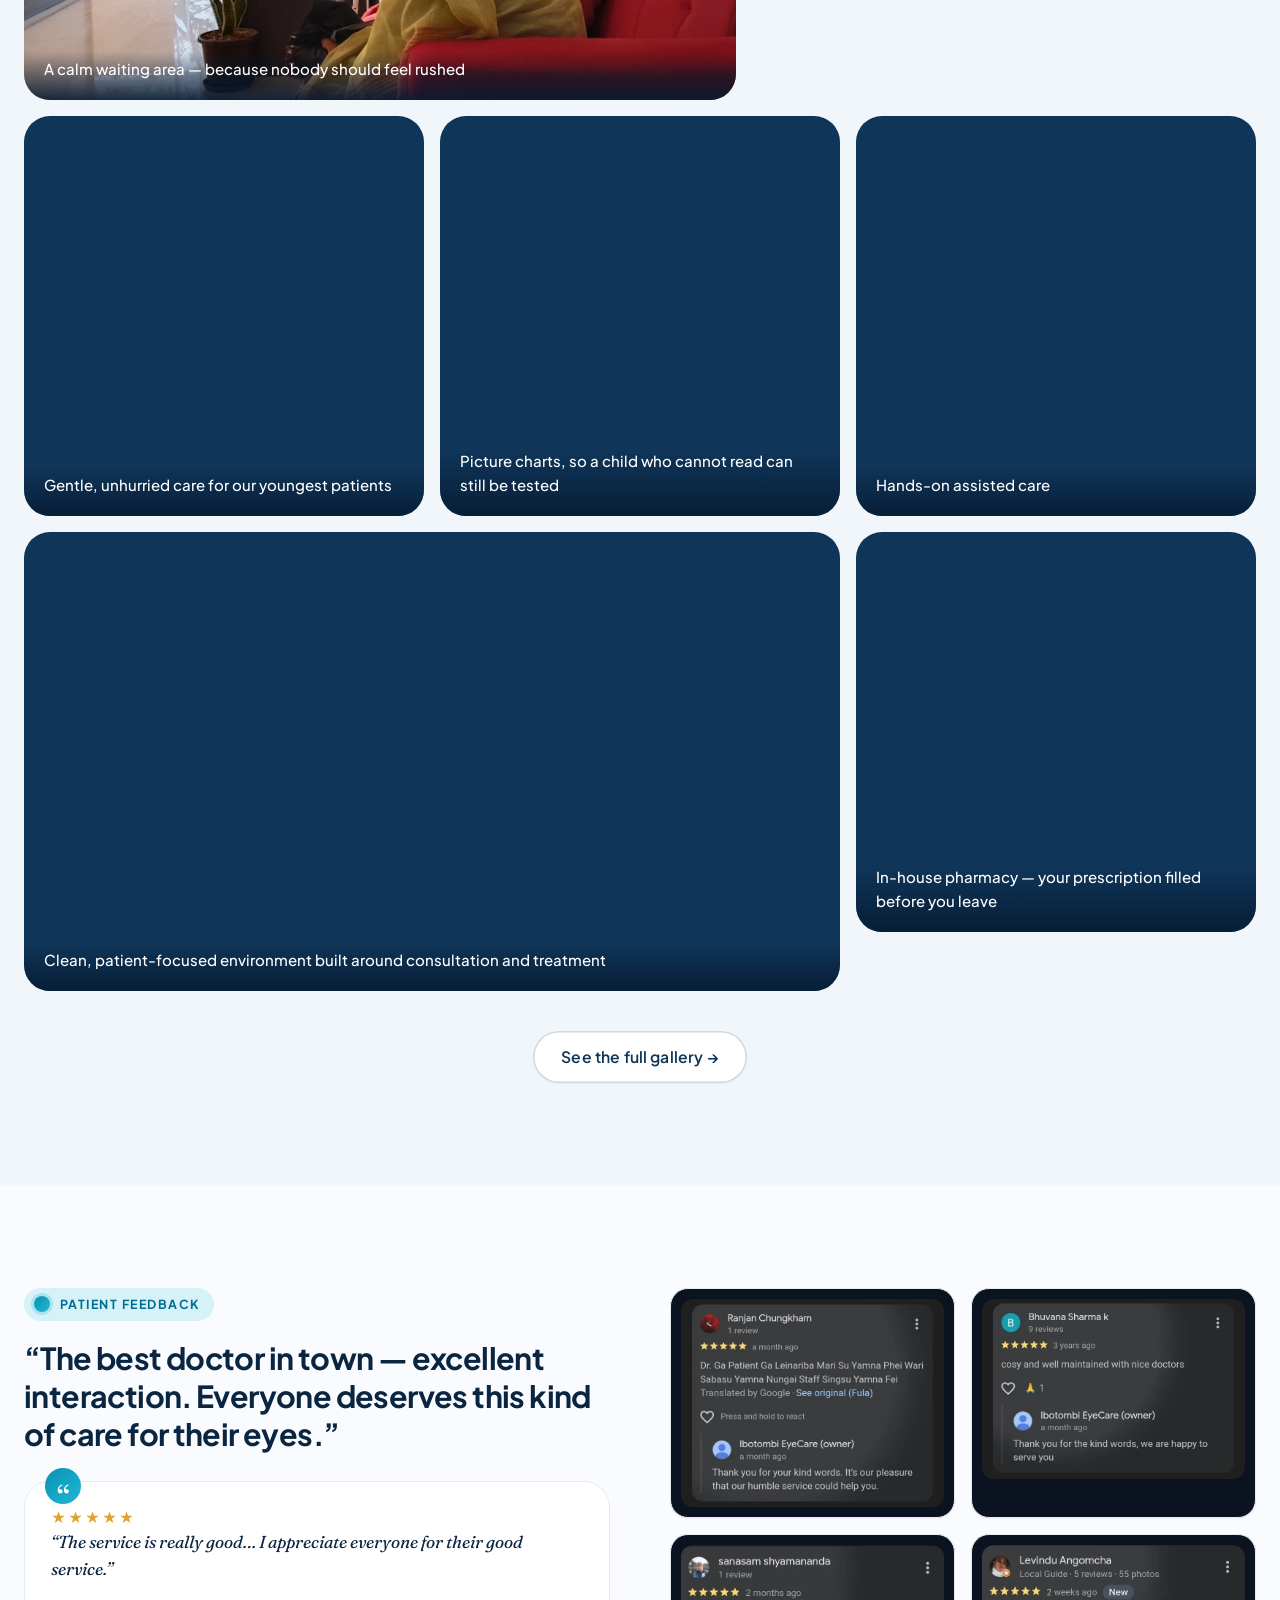
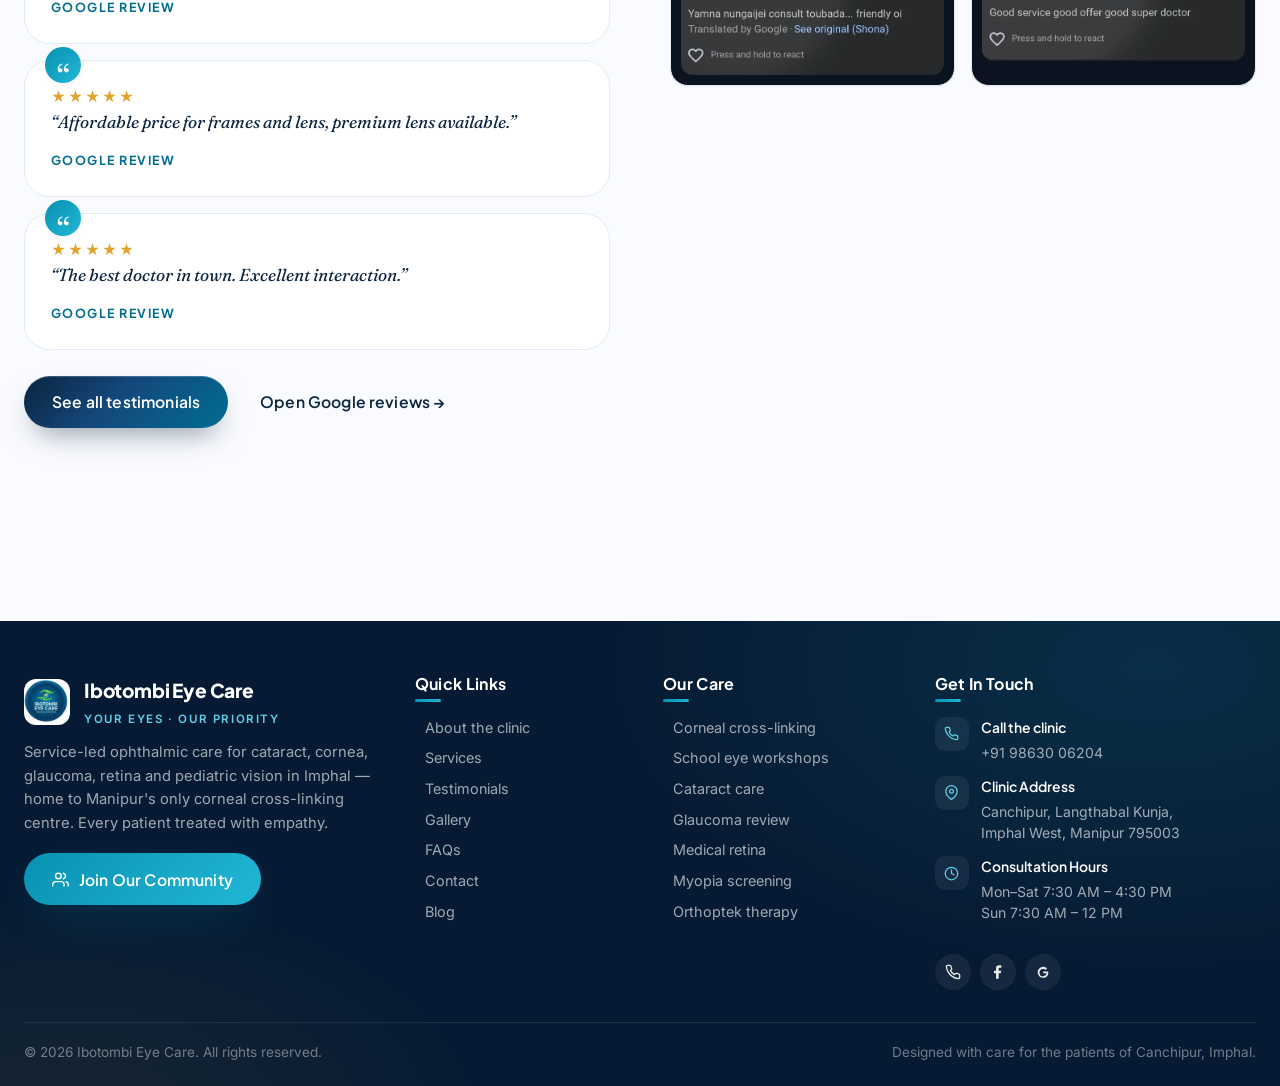
==== commit ecc142b3: "commit" ====
--- a/index.html
+++ b/index.html
@@ -84,9 +84,6 @@
           <a href="https://www.facebook.com/profile.php?id=61552895129719" target="_blank" rel="noopener" aria-label="Facebook">
             <svg viewBox="0 0 24 24" fill="currentColor"><path d="M13 22v-8h3l1-4h-4V7.5c0-1.1.3-2 2-2h2V2h-3.2C10.3 2 9 3.7 9 6.2V10H6v4h3v8h4z"/></svg>
           </a>
-          <a href="https://wa.me/919863006204" target="_blank" rel="noopener" aria-label="WhatsApp">
-            <svg viewBox="0 0 32 32" fill="currentColor"><path d="M16.001 2.667C8.638 2.667 2.667 8.638 2.667 16c0 2.633.765 5.086 2.084 7.153L2.667 29.333l6.35-2.04A13.27 13.27 0 0 0 16 29.333c7.363 0 13.334-5.97 13.334-13.333S23.364 2.667 16.001 2.667zm0 24a10.6 10.6 0 0 1-5.646-1.62l-.405-.247-4.19 1.346 1.36-4.09-.264-.42A10.6 10.6 0 0 1 5.4 16c0-5.845 4.755-10.6 10.6-10.6 5.846 0 10.6 4.755 10.6 10.6s-4.754 10.6-10.6 10.6zm5.816-7.94c-.318-.16-1.884-.93-2.176-1.036-.292-.106-.505-.16-.717.16-.212.318-.822 1.035-1.008 1.247-.186.213-.372.24-.69.08-.318-.16-1.344-.495-2.56-1.58-.946-.844-1.585-1.886-1.77-2.204-.187-.318-.02-.49.139-.649.143-.142.318-.371.478-.557.159-.186.212-.319.318-.531.106-.213.053-.399-.027-.558-.08-.16-.717-1.728-.982-2.366-.259-.622-.522-.538-.717-.548l-.61-.01c-.213 0-.558.079-.85.398-.291.318-1.115 1.09-1.115 2.657 0 1.568 1.141 3.083 1.3 3.295.16.213 2.246 3.43 5.442 4.81.76.328 1.354.524 1.817.671.763.243 1.458.209 2.007.127.612-.092 1.884-.771 2.15-1.516.265-.744.265-1.382.186-1.515-.08-.133-.292-.213-.61-.372z"/></svg>
-          </a>
         </span>
       </div>
     </div>
@@ -115,7 +112,7 @@
           <a href="faq.html">FAQ</a>
           <a href="https://nreags.exlyapp.com/blog" target="_blank" rel="noopener">Blog</a>
           <a href="contact.html">Contact</a>
-          <a class="button button-accent button-small" href="https://nreags.exlyapp.com/checkout/dd47b656-2d34-40ef-9723-ad417e32ec50" target="_blank" rel="noopener">Book Consultation <svg viewBox="0 0 24 24" fill="none" stroke="currentColor" stroke-width="2.2" stroke-linecap="round" stroke-linejoin="round"><line x1="5" y1="12" x2="19" y2="12"/><polyline points="12 5 19 12 12 19"/></svg></a>
+          <a class="button button-accent button-small" href="https://nreags.exlyapp.com/plan/93b36066-ad48-41c5-98ce-f38b37d0c2d0" target="_blank" rel="noopener">Book Consultation <svg viewBox="0 0 24 24" fill="none" stroke="currentColor" stroke-width="2.2" stroke-linecap="round" stroke-linejoin="round"><line x1="5" y1="12" x2="19" y2="12"/><polyline points="12 5 19 12 12 19"/></svg></a>
         </nav>
       </div>
     </div>
@@ -164,7 +161,7 @@
             </div>
 
             <div class="hero-actions">
-              <a class="button button-accent button-large" href="https://nreags.exlyapp.com/checkout/dd47b656-2d34-40ef-9723-ad417e32ec50" target="_blank" rel="noopener">Book Consultation <svg viewBox="0 0 24 24" fill="none" stroke="currentColor" stroke-width="2.2" stroke-linecap="round" stroke-linejoin="round"><line x1="5" y1="12" x2="19" y2="12"/><polyline points="12 5 19 12 12 19"/></svg></a>
+              <a class="button button-accent button-large" href="https://nreags.exlyapp.com/plan/93b36066-ad48-41c5-98ce-f38b37d0c2d0" target="_blank" rel="noopener">Book Consultation <svg viewBox="0 0 24 24" fill="none" stroke="currentColor" stroke-width="2.2" stroke-linecap="round" stroke-linejoin="round"><line x1="5" y1="12" x2="19" y2="12"/><polyline points="12 5 19 12 12 19"/></svg></a>
               <a class="button button-secondary button-large" href="tel:+919863006204">
                 <svg viewBox="0 0 24 24" fill="none" stroke="currentColor" stroke-width="2" stroke-linecap="round" stroke-linejoin="round"><path d="M22 16.92v3a2 2 0 0 1-2.18 2 19.79 19.79 0 0 1-8.63-3.07 19.5 19.5 0 0 1-6-6A19.79 19.79 0 0 1 2.12 4.18 2 2 0 0 1 4.11 2h3a2 2 0 0 1 2 1.72 12.84 12.84 0 0 0 .7 2.81 2 2 0 0 1-.45 2.11L8.09 9.91a16 16 0 0 0 6 6l1.27-1.27a2 2 0 0 1 2.11-.45 12.84 12.84 0 0 0 2.81.7A2 2 0 0 1 22 16.92z"/></svg>
                 Call the clinic
@@ -190,7 +187,7 @@
             <div class="hero-chips">
               <span class="hero-chip"><span class="dot"></span>Walk-in friendly</span>
               <span class="hero-chip"><span class="dot"></span>Unhurried consultations</span>
-              <span class="hero-chip"><span class="dot"></span>WhatsApp booking</span>
+              <span class="hero-chip"><span class="dot"></span>Online booking</span>
             </div>
           </div>
         </div>
@@ -225,6 +222,19 @@
             <strong>Since <span data-count="2023">0</span></strong>
             <span>Trusted community care in Canchipur.</span>
           </div>
+        </div>
+      </div>
+    </section>
+
+    <!-- Booking promise -->
+    <section class="section section-tight">
+      <div class="container">
+        <div class="booking-band reveal">
+          <div class="booking-band-copy">
+            <span class="booking-band-icon"><svg viewBox="0 0 24 24" fill="none" stroke="currentColor" stroke-width="2" stroke-linecap="round" stroke-linejoin="round"><circle cx="12" cy="12" r="10"/><polyline points="12 6 12 12 16 14"/></svg></span>
+            <p><strong>Plan your eye consultation around your busy schedule</strong> and save your precious time by booking online — we assure your consultation is completed within your booked period.</p>
+          </div>
+          <a class="button button-accent button-large" href="https://nreags.exlyapp.com/plan/93b36066-ad48-41c5-98ce-f38b37d0c2d0" target="_blank" rel="noopener">Book Consultation <svg viewBox="0 0 24 24" fill="none" stroke="currentColor" stroke-width="2.2" stroke-linecap="round" stroke-linejoin="round"><line x1="5" y1="12" x2="19" y2="12"/><polyline points="12 5 19 12 12 19"/></svg></a>
         </div>
       </div>
     </section>
@@ -285,7 +295,7 @@
             </div>
             <div>
               <strong>Practical booking</strong>
-              <span>Website form, WhatsApp, phone and Facebook — all working together.</span>
+              <span>Online booking, phone and Facebook — all working together.</span>
             </div>
           </div>
         </div>
@@ -301,7 +311,7 @@
               <img decoding="async" width="1995" height="900" src="assets/images/clinic_photos/IMG_20260328_111646.webp" alt="An optometrist guiding a patient through an autorefractor examination at Ibotombi Eye Care" loading="lazy">
             </div>
             <div class="split-media-accent">
-              <img decoding="async" width="1280" height="960" src="assets/images/clinic_photos/WhatsApp Image 2026-03-28 at 10.54.59.webp" alt="Optical counter and frame display at Ibotombi Eye Care" loading="lazy">
+              <img decoding="async" width="1280" height="960" src="assets/images/clinic_photos/clinic-optical-counter.webp" alt="Optical counter and frame display at Ibotombi Eye Care" loading="lazy">
             </div>
           </div>
 
@@ -625,7 +635,7 @@
             </ul>
 
             <div class="hero-actions" style="margin-top: 26px;">
-              <a class="button button-primary" href="https://wa.me/919863006204?text=Hello%20Ibotombi%20Eye%20Care%2C%20I%20would%20like%20to%20know%20more%20about%20corneal%20cross-linking%20(C3R)%20for%20keratoconus." target="_blank" rel="noopener">Ask about cross-linking</a>
+              <a class="button button-primary" href="https://nreags.exlyapp.com/plan/93b36066-ad48-41c5-98ce-f38b37d0c2d0" target="_blank" rel="noopener">Book a cross-linking consultation</a>
               <a class="button button-secondary" href="services.html#cross-linking">How the treatment works</a>
             </div>
           </div>
@@ -736,7 +746,7 @@
         </div>
 
         <div class="hero-actions" style="margin-top: 34px; justify-content: center;">
-          <a class="button button-light button-large" href="https://wa.me/919863006204?text=Hello%20Ibotombi%20Eye%20Care%2C%20we%20would%20like%20to%20arrange%20a%20school%20eye%20check-up%20workshop%20for%20our%20school." target="_blank" rel="noopener">
+          <a class="button button-light button-large" href="contact.html#schools">
             Arrange a workshop for your school
             <svg viewBox="0 0 24 24" fill="none" stroke="currentColor" stroke-width="2.2" stroke-linecap="round" stroke-linejoin="round"><line x1="5" y1="12" x2="19" y2="12"/><polyline points="12 5 19 12 12 19"/></svg>
           </a>
@@ -935,7 +945,7 @@
           <div class="footer-contact">
             <div class="fc-item">
               <span class="fc-icon"><svg viewBox="0 0 24 24" fill="none" stroke="currentColor" stroke-width="2" stroke-linecap="round" stroke-linejoin="round"><path d="M22 16.92v3a2 2 0 0 1-2.18 2 19.79 19.79 0 0 1-8.63-3.07 19.5 19.5 0 0 1-6-6A19.79 19.79 0 0 1 2.12 4.18 2 2 0 0 1 4.11 2h3a2 2 0 0 1 2 1.72 12.84 12.84 0 0 0 .7 2.81 2 2 0 0 1-.45 2.11L8.09 9.91a16 16 0 0 0 6 6l1.27-1.27a2 2 0 0 1 2.11-.45 12.84 12.84 0 0 0 2.81.7A2 2 0 0 1 22 16.92z"/></svg></span>
-              <span class="fc-text"><strong>Call or WhatsApp</strong><a href="tel:+919863006204">+91 98630 06204</a></span>
+              <span class="fc-text"><strong>Call the clinic</strong><a href="tel:+919863006204">+91 98630 06204</a></span>
             </div>
             <div class="fc-item">
               <span class="fc-icon"><svg viewBox="0 0 24 24" fill="none" stroke="currentColor" stroke-width="2" stroke-linecap="round" stroke-linejoin="round"><path d="M21 10c0 7-9 13-9 13s-9-6-9-13a9 9 0 1 1 18 0z"/><circle cx="12" cy="10" r="3"/></svg></span>
@@ -948,9 +958,6 @@
             <div class="social-links">
             <a href="tel:+919863006204" aria-label="Call">
             <svg viewBox="0 0 24 24" fill="none" stroke="currentColor" stroke-width="2" stroke-linecap="round" stroke-linejoin="round"><path d="M22 16.92v3a2 2 0 0 1-2.18 2 19.79 19.79 0 0 1-8.63-3.07 19.5 19.5 0 0 1-6-6A19.79 19.79 0 0 1 2.12 4.18 2 2 0 0 1 4.11 2h3a2 2 0 0 1 2 1.72 12.84 12.84 0 0 0 .7 2.81 2 2 0 0 1-.45 2.11L8.09 9.91a16 16 0 0 0 6 6l1.27-1.27a2 2 0 0 1 2.11-.45 12.84 12.84 0 0 0 2.81.7A2 2 0 0 1 22 16.92z"/></svg>
-            </a>
-            <a href="https://wa.me/919863006204" target="_blank" rel="noopener" aria-label="WhatsApp">
-            <svg viewBox="0 0 32 32" fill="currentColor"><path d="M16.001 2.667C8.638 2.667 2.667 8.638 2.667 16c0 2.633.765 5.086 2.084 7.153L2.667 29.333l6.35-2.04A13.27 13.27 0 0 0 16 29.333c7.363 0 13.334-5.97 13.334-13.333S23.364 2.667 16.001 2.667zm0 24a10.6 10.6 0 0 1-5.646-1.62l-.405-.247-4.19 1.346 1.36-4.09-.264-.42A10.6 10.6 0 0 1 5.4 16c0-5.845 4.755-10.6 10.6-10.6 5.846 0 10.6 4.755 10.6 10.6s-4.754 10.6-10.6 10.6zm5.816-7.94c-.318-.16-1.884-.93-2.176-1.036-.292-.106-.505-.16-.717.16-.212.318-.822 1.035-1.008 1.247-.186.213-.372.24-.69.08-.318-.16-1.344-.495-2.56-1.58-.946-.844-1.585-1.886-1.77-2.204-.187-.318-.02-.49.139-.649.143-.142.318-.371.478-.557.159-.186.212-.319.318-.531.106-.213.053-.399-.027-.558-.08-.16-.717-1.728-.982-2.366-.259-.622-.522-.538-.717-.548l-.61-.01c-.213 0-.558.079-.85.398-.291.318-1.115 1.09-1.115 2.657 0 1.568 1.141 3.083 1.3 3.295.16.213 2.246 3.43 5.442 4.81.76.328 1.354.524 1.817.671.763.243 1.458.209 2.007.127.612-.092 1.884-.771 2.15-1.516.265-.744.265-1.382.186-1.515-.08-.133-.292-.213-.61-.372z"/></svg>
             </a>
             <a href="https://www.facebook.com/profile.php?id=61552895129719" target="_blank" rel="noopener" aria-label="Facebook">
             <svg viewBox="0 0 24 24" fill="currentColor"><path d="M13 22v-8h3l1-4h-4V7.5c0-1.1.3-2 2-2h2V2h-3.2C10.3 2 9 3.7 9 6.2V10H6v4h3v8h4z"/></svg>
@@ -970,13 +977,13 @@
     </div>
   </footer>
 
-  <!-- Floating WhatsApp + Back to top -->
+  <!-- Floating booking + Back to top -->
   <div class="fab">
     <button class="fab-to-top" aria-label="Back to top">
       <svg viewBox="0 0 24 24" fill="none" stroke="currentColor" stroke-width="2.4" stroke-linecap="round" stroke-linejoin="round"><polyline points="18 15 12 9 6 15"/></svg>
     </button>
-    <a class="fab-btn" href="https://wa.me/919863006204?text=Hello%20Ibotombi%20Eye%20Care%2C%20I%20would%20like%20to%20request%20an%20appointment." target="_blank" rel="noopener" aria-label="WhatsApp the clinic">
-      <svg viewBox="0 0 32 32" fill="currentColor"><path d="M16.001 2.667C8.638 2.667 2.667 8.638 2.667 16c0 2.633.765 5.086 2.084 7.153L2.667 29.333l6.35-2.04A13.27 13.27 0 0 0 16 29.333c7.363 0 13.334-5.97 13.334-13.333S23.364 2.667 16.001 2.667zm0 24a10.6 10.6 0 0 1-5.646-1.62l-.405-.247-4.19 1.346 1.36-4.09-.264-.42A10.6 10.6 0 0 1 5.4 16c0-5.845 4.755-10.6 10.6-10.6 5.846 0 10.6 4.755 10.6 10.6s-4.754 10.6-10.6 10.6zm5.816-7.94c-.318-.16-1.884-.93-2.176-1.036-.292-.106-.505-.16-.717.16-.212.318-.822 1.035-1.008 1.247-.186.213-.372.24-.69.08-.318-.16-1.344-.495-2.56-1.58-.946-.844-1.585-1.886-1.77-2.204-.187-.318-.02-.49.139-.649.143-.142.318-.371.478-.557.159-.186.212-.319.318-.531.106-.213.053-.399-.027-.558-.08-.16-.717-1.728-.982-2.366-.259-.622-.522-.538-.717-.548l-.61-.01c-.213 0-.558.079-.85.398-.291.318-1.115 1.09-1.115 2.657 0 1.568 1.141 3.083 1.3 3.295.16.213 2.246 3.43 5.442 4.81.76.328 1.354.524 1.817.671.763.243 1.458.209 2.007.127.612-.092 1.884-.771 2.15-1.516.265-.744.265-1.382.186-1.515-.08-.133-.292-.213-.61-.372z"/></svg>
+    <a class="fab-btn" href="https://nreags.exlyapp.com/plan/93b36066-ad48-41c5-98ce-f38b37d0c2d0" target="_blank" rel="noopener" aria-label="Book your consultation online">
+      <svg viewBox="0 0 24 24" fill="none" stroke="currentColor" stroke-width="2" stroke-linecap="round" stroke-linejoin="round"><rect x="3" y="4" width="18" height="18" rx="2"/><line x1="16" y1="2" x2="16" y2="6"/><line x1="8" y1="2" x2="8" y2="6"/><line x1="3" y1="10" x2="21" y2="10"/><polyline points="9 16 11 18 15 14"/></svg>
     </a>
   </div>
 
--- a/assets/css/site.css
+++ b/assets/css/site.css
@@ -168,6 +168,7 @@
 .container { width: var(--container); margin-inline: auto; }
 
 .section { padding: clamp(72px, 8vw, 120px) 0; position: relative; }
+.section.section-tight { padding: clamp(36px, 4.5vw, 64px) 0; }
 
 .section-header { max-width: 760px; margin-bottom: clamp(40px, 4vw, 60px); }
 .section-header.center { margin-inline: auto; text-align: center; }
@@ -351,21 +352,40 @@
 /* --------------------------------------------------------------------------
    Header & nav
 -------------------------------------------------------------------------- */
+/* The frosted glass lives on a pseudo-element, NOT on .site-header itself.
+   backdrop-filter creates a containing block for position:fixed descendants —
+   with it on the header, the mobile drawer's `inset: 0` resolved against the
+   73px-tall header instead of the viewport, so the menu opened as a sliver.
+   Painting it on ::before keeps the exact same look with no side effect. */
 .site-header {
   position: sticky;
   top: 0;
   z-index: 60;
+  background: transparent;
+  border-bottom: 1px solid transparent;
+  transition: border-color var(--dur-base), box-shadow var(--dur-base);
+}
+.site-header::before {
+  content: "";
+  position: absolute;
+  inset: 0;
+  z-index: -1;
   background: rgba(255, 255, 255, 0.88);
   backdrop-filter: saturate(180%) blur(16px);
   -webkit-backdrop-filter: saturate(180%) blur(16px);
-  border-bottom: 1px solid transparent;
-  transition: background var(--dur-base), border-color var(--dur-base), box-shadow var(--dur-base);
-}
+  transition: background var(--dur-base);
+  pointer-events: none;
+}
+.site-header.is-scrolled::before { background: rgba(255,255,255,0.96); }
 .site-header.is-scrolled {
-  background: rgba(255,255,255,0.96);
   border-bottom-color: var(--line);
   box-shadow: 0 12px 30px -24px rgba(10,37,64,0.25);
 }
+
+/* While the drawer is open the header's stacking context must clear the
+   backdrop (z-index 65), otherwise the scrim paints over the drawer that
+   lives inside the header and swallows every tap. */
+body.nav-open .site-header { z-index: 90; }
 
 .nav-shell {
   display: flex;
@@ -812,7 +832,9 @@
 
 .split-media-accent {
   position: absolute;
-  bottom: -40px; right: -30px;
+  /* The outward offset must stay inside the container gutter, which narrows
+     to 24px at 1280px — a -30px offset pushed 6px past the viewport there. */
+  bottom: -40px; right: -20px;
   width: 56%;
   aspect-ratio: 4/3;
   border-radius: var(--r-lg);
@@ -1771,6 +1793,125 @@
 }
 .form-note svg { width: 15px; height: 15px; flex-shrink: 0; margin-top: 2px; color: var(--teal-500); }
 
+/* --------------------------------------------------------------------------
+   Online booking promise — the time commitment made to every patient
+-------------------------------------------------------------------------- */
+.booking-promise {
+  margin-top: 20px;
+  display: flex;
+  gap: 16px;
+  align-items: flex-start;
+  padding: 20px 22px;
+  border-radius: var(--r-lg);
+  background: var(--grad-soft);
+  border: 1px solid var(--teal-100);
+  border-left: 4px solid var(--teal-500);
+  box-shadow: var(--sh-xs);
+}
+.booking-promise-icon {
+  flex-shrink: 0;
+  width: 40px; height: 40px;
+  border-radius: 50%;
+  display: grid; place-items: center;
+  background: var(--grad-accent);
+  color: #fff;
+  box-shadow: 0 8px 18px -8px rgba(8,145,178,0.6);
+}
+.booking-promise-icon svg { width: 20px; height: 20px; }
+.booking-promise p {
+  margin: 0;
+  font-size: 1.02rem;
+  line-height: 1.6;
+  color: var(--navy-800);
+}
+.booking-promise p strong { color: var(--navy-900); font-weight: 700; }
+
+/* Full-width band version, used on the marketing pages */
+.booking-band {
+  display: flex;
+  align-items: center;
+  justify-content: space-between;
+  gap: 26px;
+  flex-wrap: wrap;
+  padding: 30px 34px;
+  border-radius: var(--r-xl);
+  background: var(--grad-primary);
+  color: #fff;
+  box-shadow: var(--sh-lg);
+  position: relative;
+  overflow: hidden;
+}
+.booking-band::before {
+  content: "";
+  position: absolute; inset: 0;
+  background: var(--grad-halo);
+  pointer-events: none;
+}
+.booking-band > * { position: relative; }
+.booking-band-copy { display: flex; gap: 18px; align-items: flex-start; max-width: 760px; }
+.booking-band-icon {
+  flex-shrink: 0;
+  width: 46px; height: 46px;
+  border-radius: 50%;
+  display: grid; place-items: center;
+  background: rgba(255,255,255,0.14);
+  border: 1px solid rgba(255,255,255,0.24);
+  color: #fff;
+}
+.booking-band-icon svg { width: 22px; height: 22px; }
+.booking-band-copy p {
+  margin: 0;
+  font-size: 1.1rem;
+  line-height: 1.6;
+  color: rgba(255,255,255,0.88);
+}
+.booking-band-copy p strong { color: #fff; font-weight: 700; }
+.booking-band .button { flex-shrink: 0; }
+
+/* Three-step explainer under the promise */
+.booking-steps {
+  list-style: none;
+  counter-reset: bookstep;
+  margin: 24px 0 0;
+  padding: 0;
+  display: grid;
+  gap: 14px;
+}
+.booking-steps li {
+  counter-increment: bookstep;
+  position: relative;
+  padding-left: 44px;
+  display: flex;
+  flex-direction: column;
+  gap: 2px;
+}
+.booking-steps li::before {
+  content: counter(bookstep);
+  position: absolute;
+  left: 0; top: 0;
+  width: 28px; height: 28px;
+  border-radius: 50%;
+  display: grid; place-items: center;
+  background: var(--teal-50);
+  border: 1px solid var(--teal-100);
+  color: var(--teal-600);
+  font-family: var(--font-display);
+  font-size: 0.82rem;
+  font-weight: 700;
+}
+.booking-steps li strong {
+  font-family: var(--font-display);
+  font-size: 0.98rem;
+  color: var(--navy-800);
+}
+.booking-steps li span { font-size: 0.92rem; color: var(--text-soft); line-height: 1.55; }
+
+@media (max-width: 720px) {
+  .booking-band { padding: 26px 22px; }
+  .booking-band-copy p { font-size: 1rem; }
+  .booking-band .button { width: 100%; justify-content: center; }
+}
+
 /* Hours / practical panel */
 .visit-panel { display: grid; gap: 16px; align-content: start; }
 .hours-card {
@@ -1997,7 +2138,13 @@
 .footer-copy p { color: rgba(255,255,255,0.62); margin: 12px 0 0; font-size: 0.92rem; line-height: 1.6; }
 
 .footer-brand { display: flex; align-items: center; gap: 14px; }
-.footer-brand img { width: 46px; height: 46px; border-radius: 12px; }
+.footer-brand img {
+  width: 46px; height: 46px;
+  border-radius: 12px;
+  background: var(--paper);
+  object-fit: cover;
+  flex-shrink: 0;
+}
 .footer-brand .brand-title { color: #fff; font-size: 1.2rem; }
 .footer-brand .brand-tag { color: var(--teal-300); }
 
@@ -2096,7 +2243,7 @@
 }
 
 /* --------------------------------------------------------------------------
-   Floating action (WhatsApp)
+   Floating action (online booking)
 -------------------------------------------------------------------------- */
 .fab {
   position: fixed;
@@ -2109,10 +2256,10 @@
 .fab-btn {
   width: 56px; height: 56px;
   border-radius: 50%;
-  background: #25D366;
+  background: var(--grad-accent);
   color: #fff;
   display: grid; place-items: center;
-  box-shadow: 0 14px 30px -10px rgba(37,211,102,0.55);
+  box-shadow: 0 14px 30px -10px rgba(8,145,178,0.55);
   transition: transform var(--dur-base);
   position: relative;
 }
@@ -2120,7 +2267,7 @@
   content: "";
   position: absolute; inset: -6px;
   border-radius: 50%;
-  box-shadow: 0 0 0 0 rgba(37,211,102,0.4);
+  box-shadow: 0 0 0 0 rgba(8,145,178,0.4);
   animation: pulse 2.4s infinite;
 }
 .fab-btn:hover { transform: scale(1.08); }
@@ -2155,9 +2302,9 @@
   to { transform: translateX(-50%); }
 }
 @keyframes pulse {
-  0%   { box-shadow: 0 0 0 0   rgba(37,211,102,0.45); }
-  70%  { box-shadow: 0 0 0 22px rgba(37,211,102,0); }
-  100% { box-shadow: 0 0 0 0   rgba(37,211,102,0); }
+  0%   { box-shadow: 0 0 0 0   rgba(8,145,178,0.45); }
+  70%  { box-shadow: 0 0 0 22px rgba(8,145,178,0); }
+  100% { box-shadow: 0 0 0 0   rgba(8,145,178,0); }
 }
 @keyframes fadeSlide {
   from { opacity: 0; transform: translateY(-6px); }
@@ -2398,19 +2545,33 @@
 @media (max-width: 1279px) {
   .site-nav {
     position: fixed;
-    inset: 0 0 0 18%;
+    /* Right-anchored panel of a fixed width — the old `left: 18%` made the
+       drawer 82% of the screen, i.e. ~1050px wide on a landscape tablet. */
+    inset: 0 0 0 auto;
+    width: min(360px, 100%);
+    max-width: 100%;
     background: var(--paper);
-    padding: 90px 24px 40px;
+    padding: 90px 24px calc(40px + env(safe-area-inset-bottom, 0px));
+    padding-right: calc(24px + env(safe-area-inset-right, 0px));
     flex-direction: column;
     align-items: stretch;
     gap: 4px;
     transform: translateX(100%);
-    transition: transform 0.4s var(--ease-out);
+    transition: transform 0.36s var(--ease-out);
     box-shadow: -20px 0 60px -20px rgba(10,37,64,0.3);
     overflow-y: auto;
+    overscroll-behavior: contain;
+    -webkit-overflow-scrolling: touch;
     z-index: 70;
   }
   .site-nav.is-open { transform: translateX(0); }
+  /* Closed drawers are taken out of flow entirely. A position:fixed element
+     parked at translateX(100%) still extends the viewport's scrollable area,
+     which is what gave every page a full screen-width of horizontal scroll.
+     It cannot be clipped away at the root: overflow-x on html/body breaks the
+     sticky header, so the element itself has to go. JS drives this class and
+     re-shows the drawer one frame before opening so the slide still animates. */
+  .site-nav.is-stowed { display: none; }
   .site-nav a:not(.button) {
     width: 100%;
     font-size: 1.02rem;
@@ -2420,6 +2581,10 @@
   .site-nav a:not(.button)[aria-current="page"]::after { display: none; }
   .site-nav .button { margin: 14px 0 0; width: 100%; justify-content: center; }
   .nav-toggle { display: inline-flex; }
+
+  /* The decorative frame is offset further than the container gutter here,
+     so it poked ~6px past the viewport between 1101px and 1279px. */
+  .split-media-accent { bottom: -24px; right: -12px; }
 }
 
 /* =========================== 1100px  =========================== */
@@ -2657,8 +2822,11 @@
   .topbar-actions .topbar-socials { display: none; }
   .topbar-note span { font-size: 0.74rem; }
 
-  /* Nav drawer — full width feel */
-  .site-nav { inset: 0 0 0 0; padding: 88px 22px 32px; }
+  /* Nav drawer — full width on phones */
+  .site-nav {
+    width: 100%;
+    padding: 88px 22px calc(32px + env(safe-area-inset-bottom, 0px));
+  }
 
   /* Hero */
   .hero { padding: 36px 0 60px; }
@@ -2842,3 +3010,88 @@
   }
   .reveal { opacity: 1; transform: none; }
 }
+
+/* ==========================================================================
+   Mobile hardening
+   Cross-cutting rules that keep the layout inside the viewport and make
+   touch targets behave. Kept last so they win over the breakpoint blocks.
+   ========================================================================== */
+
+/* --- Overflow containment -------------------------------------------------
+   Root-level clipping is deliberately NOT used here: overflow-x on html or
+   body turns the root into a scroll container and breaks the sticky header.
+   Overflow is instead prevented at each source. These are the belt-and-braces
+   rules for content that can't know its own container width. */
+img, video, iframe, svg, canvas { max-width: 100%; }
+img, video, iframe, canvas { height: auto; }
+iframe { max-width: 100%; border: 0; }
+
+/* Long unbroken strings (URLs, emails, phone numbers) must not force a
+   min-content width wider than the phone. */
+p, li, td, th, dd, dt, blockquote, figcaption,
+h1, h2, h3, h4, h5, h6, .lead, .eyebrow { overflow-wrap: break-word; }
+
+/* Grid and flex children default to min-width:auto, which lets a wide child
+   (a long word, a table, a pre) push the whole track past the viewport. */
+.container > *, main, section { min-width: 0; }
+
+/* --- Touch ergonomics ---------------------------------------------------- */
+@media (hover: none) and (pointer: coarse) {
+  /* Removes the 300ms tap delay without disabling pinch-zoom. */
+  a, button, .button, summary, [role="button"] { touch-action: manipulation; }
+  /* Hover-only flourishes never fire on touch; stop them sticking after a tap. */
+  .button:hover, .fab-btn:hover, .service-card:hover { transform: none; }
+}
+
+@media (max-width: 820px) {
+  /* iOS Safari zooms the page when a focused control is under 16px, which
+     leaves the page scrolled sideways. Body copy is 15.5px here, and form
+     controls inherit it, so they are pinned back to 16px. */
+  input, select, textarea { font-size: 16px; }
+
+  /* Comfortable, thumb-sized targets. */
+  .site-nav a, .footer-links a, .topbar-link { min-height: 44px; display: flex; align-items: center; }
+  .social-links a, .topbar-socials a { min-width: 40px; min-height: 40px; }
+
+  /* Inline links sit in running text, so they get a taller hit box rather
+     than a 44px one that would blow the line spacing apart. 24px is the
+     WCAG 2.5.8 minimum. */
+  .service-card-link, .page-hero .crumbs a, .fc-text a, .link-inline {
+    display: inline-flex; align-items: center; min-height: 24px; padding-block: 3px;
+  }
+
+  /* Keep the floating buttons clear of the home indicator / rounded corners. */
+  .fab {
+    bottom: calc(22px + env(safe-area-inset-bottom, 0px));
+    right: calc(22px + env(safe-area-inset-right, 0px));
+  }
+
+  /* Wide media that genuinely cannot shrink scrolls inside its own box
+     rather than scrolling the page. */
+  .table-wrap, .map-wide { max-width: 100%; overflow-x: auto; -webkit-overflow-scrolling: touch; }
+  table { width: 100%; }
+}
+
+/* --- Body scroll lock ----------------------------------------------------
+   iOS Safari ignores overflow:hidden on body, so the drawer locks scrolling
+   by pinning the body and restoring the offset on close (see site.js). */
+body.nav-open {
+  position: fixed;
+  width: 100%;
+  overflow: hidden;
+}
+
+/* Carousel dots are 10px of paint. On touch they get a transparent padded
+   hit area so the dot itself can stay visually small. */
+@media (hover: none) and (pointer: coarse) {
+  .carousel-dot {
+    box-sizing: content-box;
+    padding: 14px 8px;
+    background-clip: content-box;
+  }
+}
+
+@media (max-width: 640px) {
+  /* 0.64rem resolves to ~10px here, below comfortable reading size. */
+  .gallery-card-badge { font-size: 0.72rem; padding: 4px 9px; }
+}
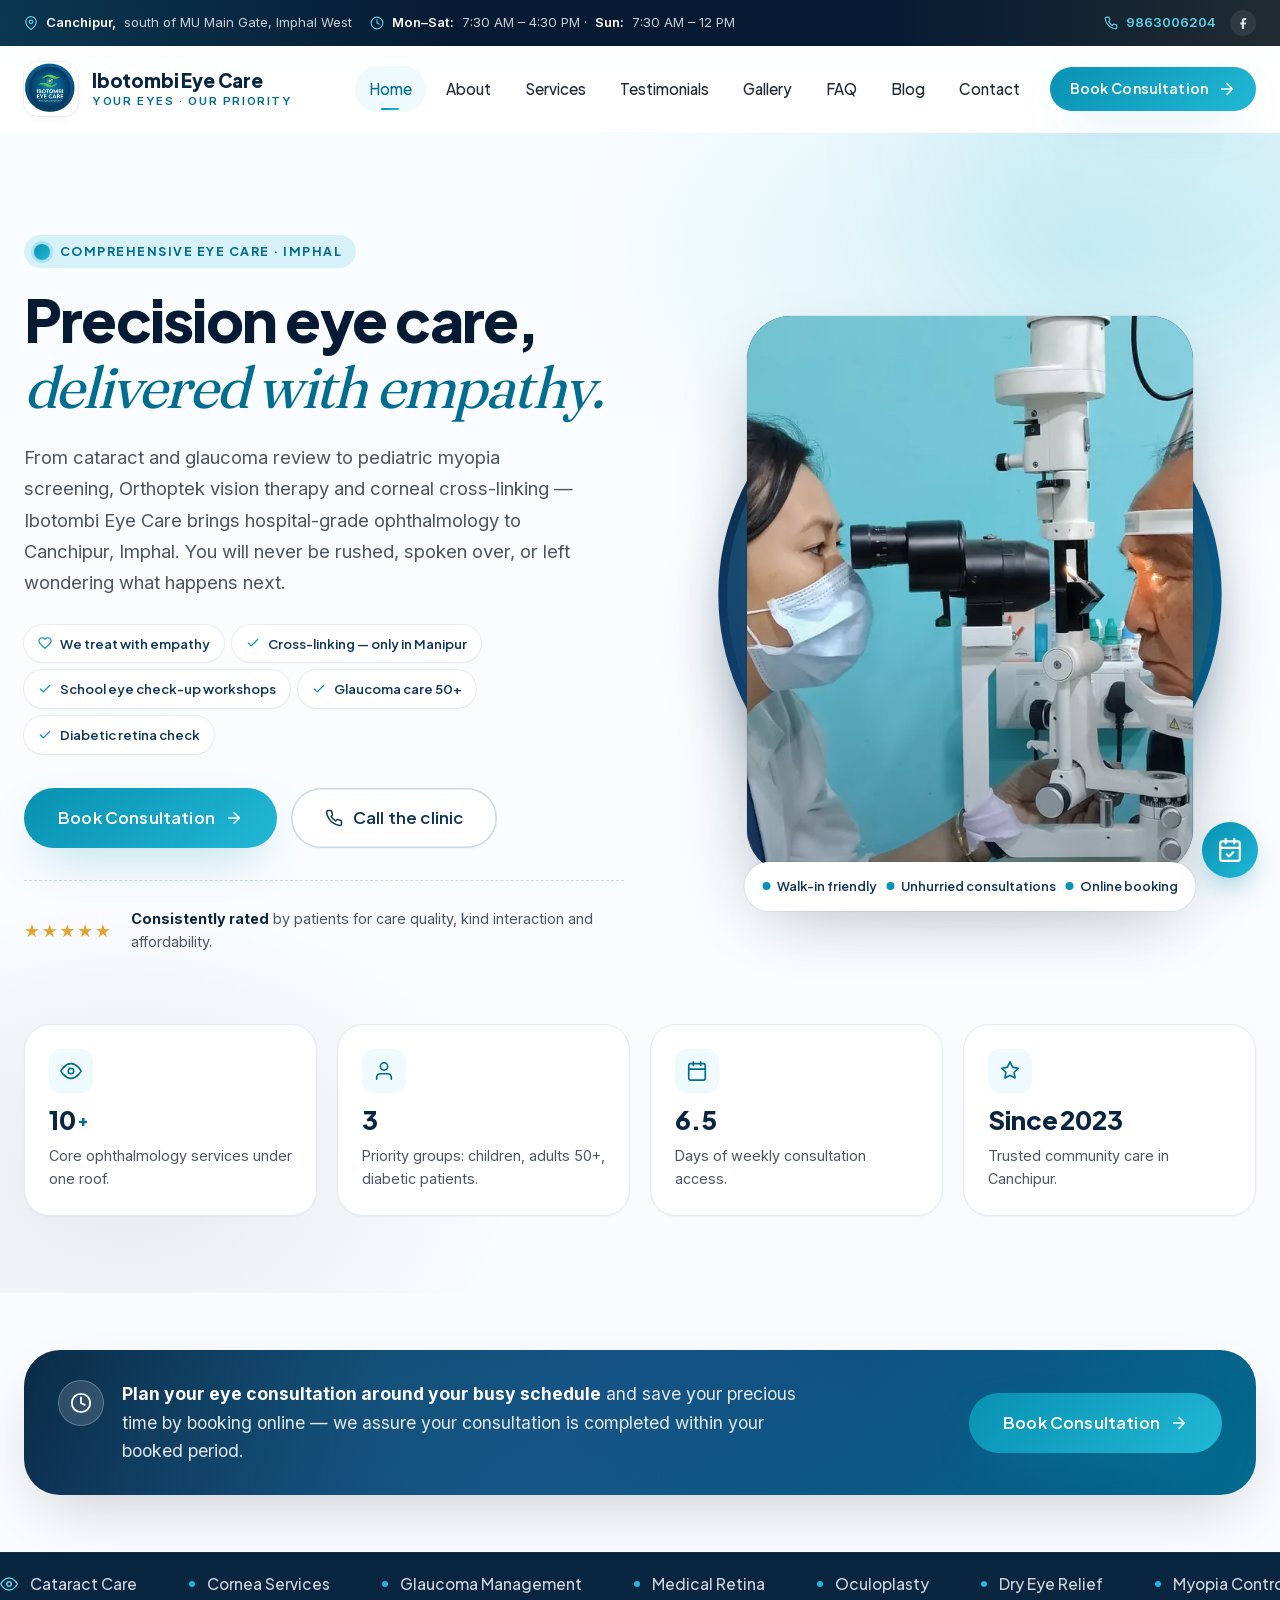
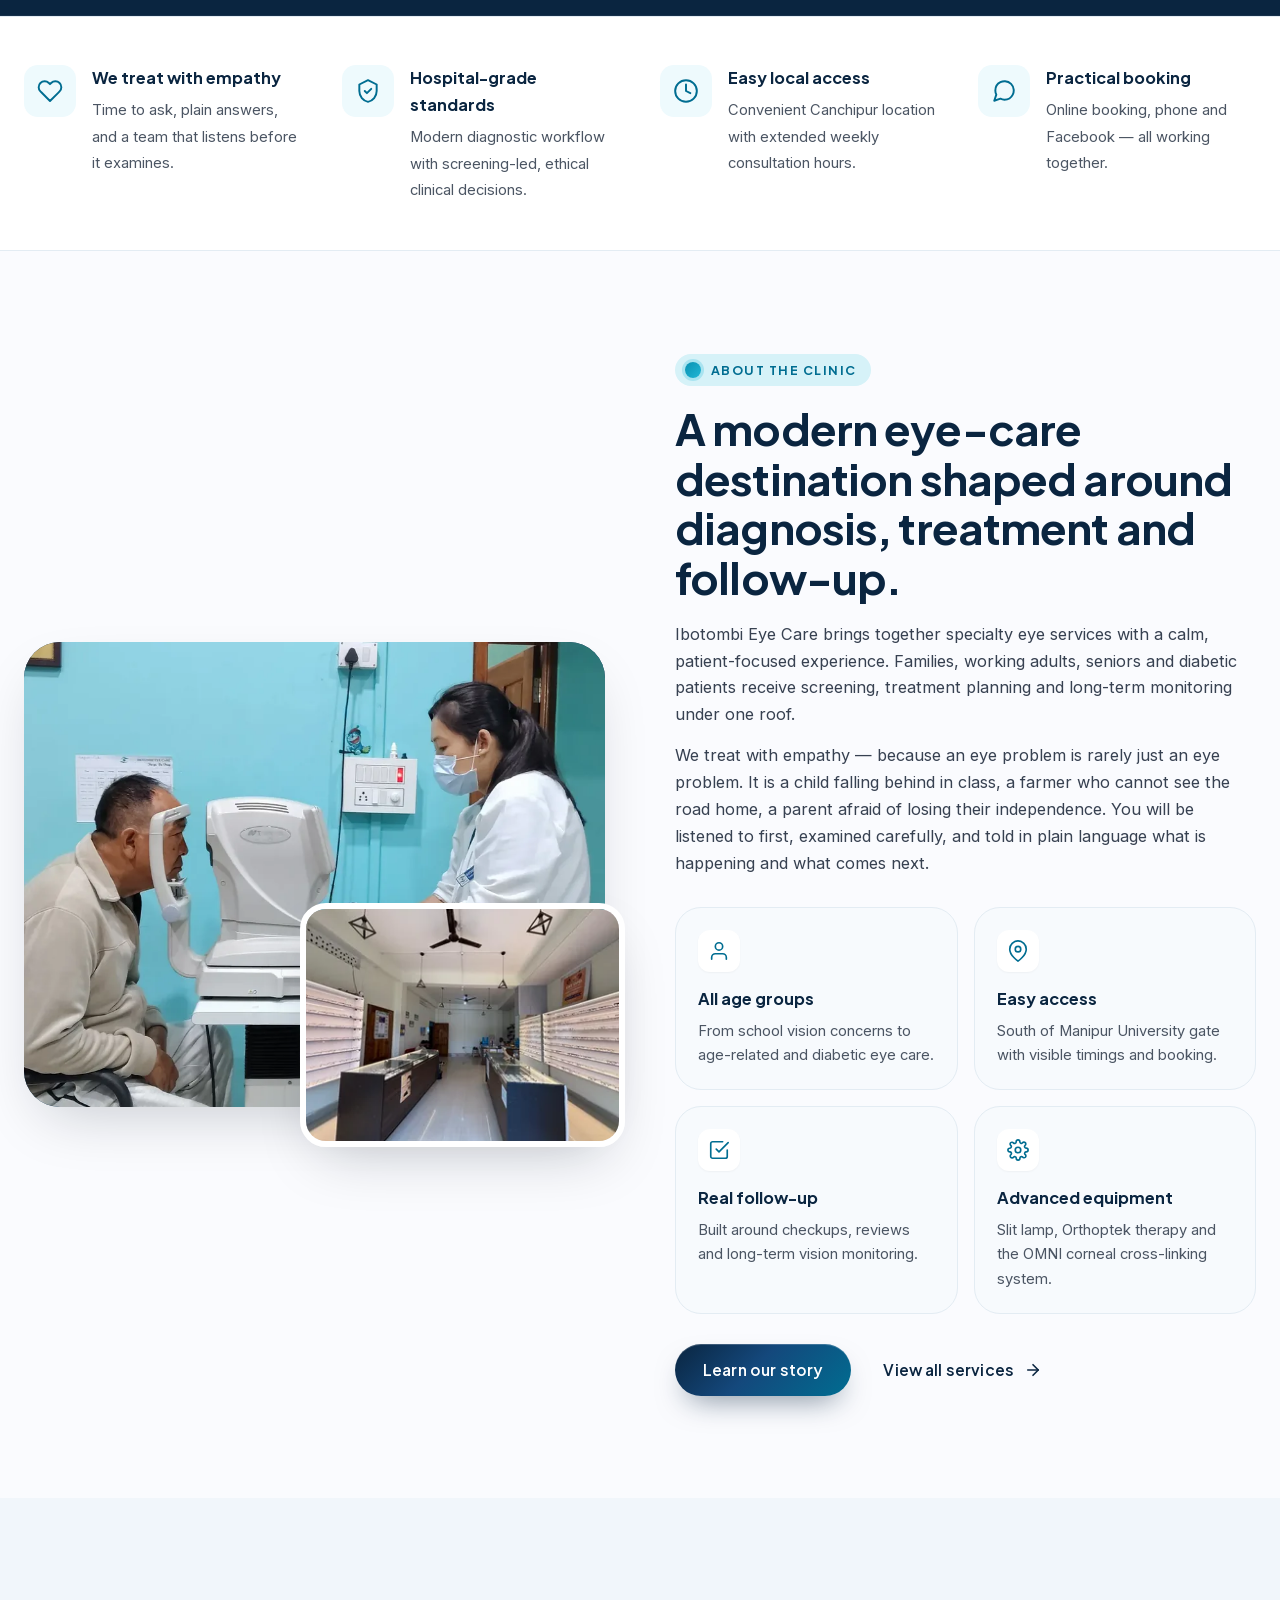
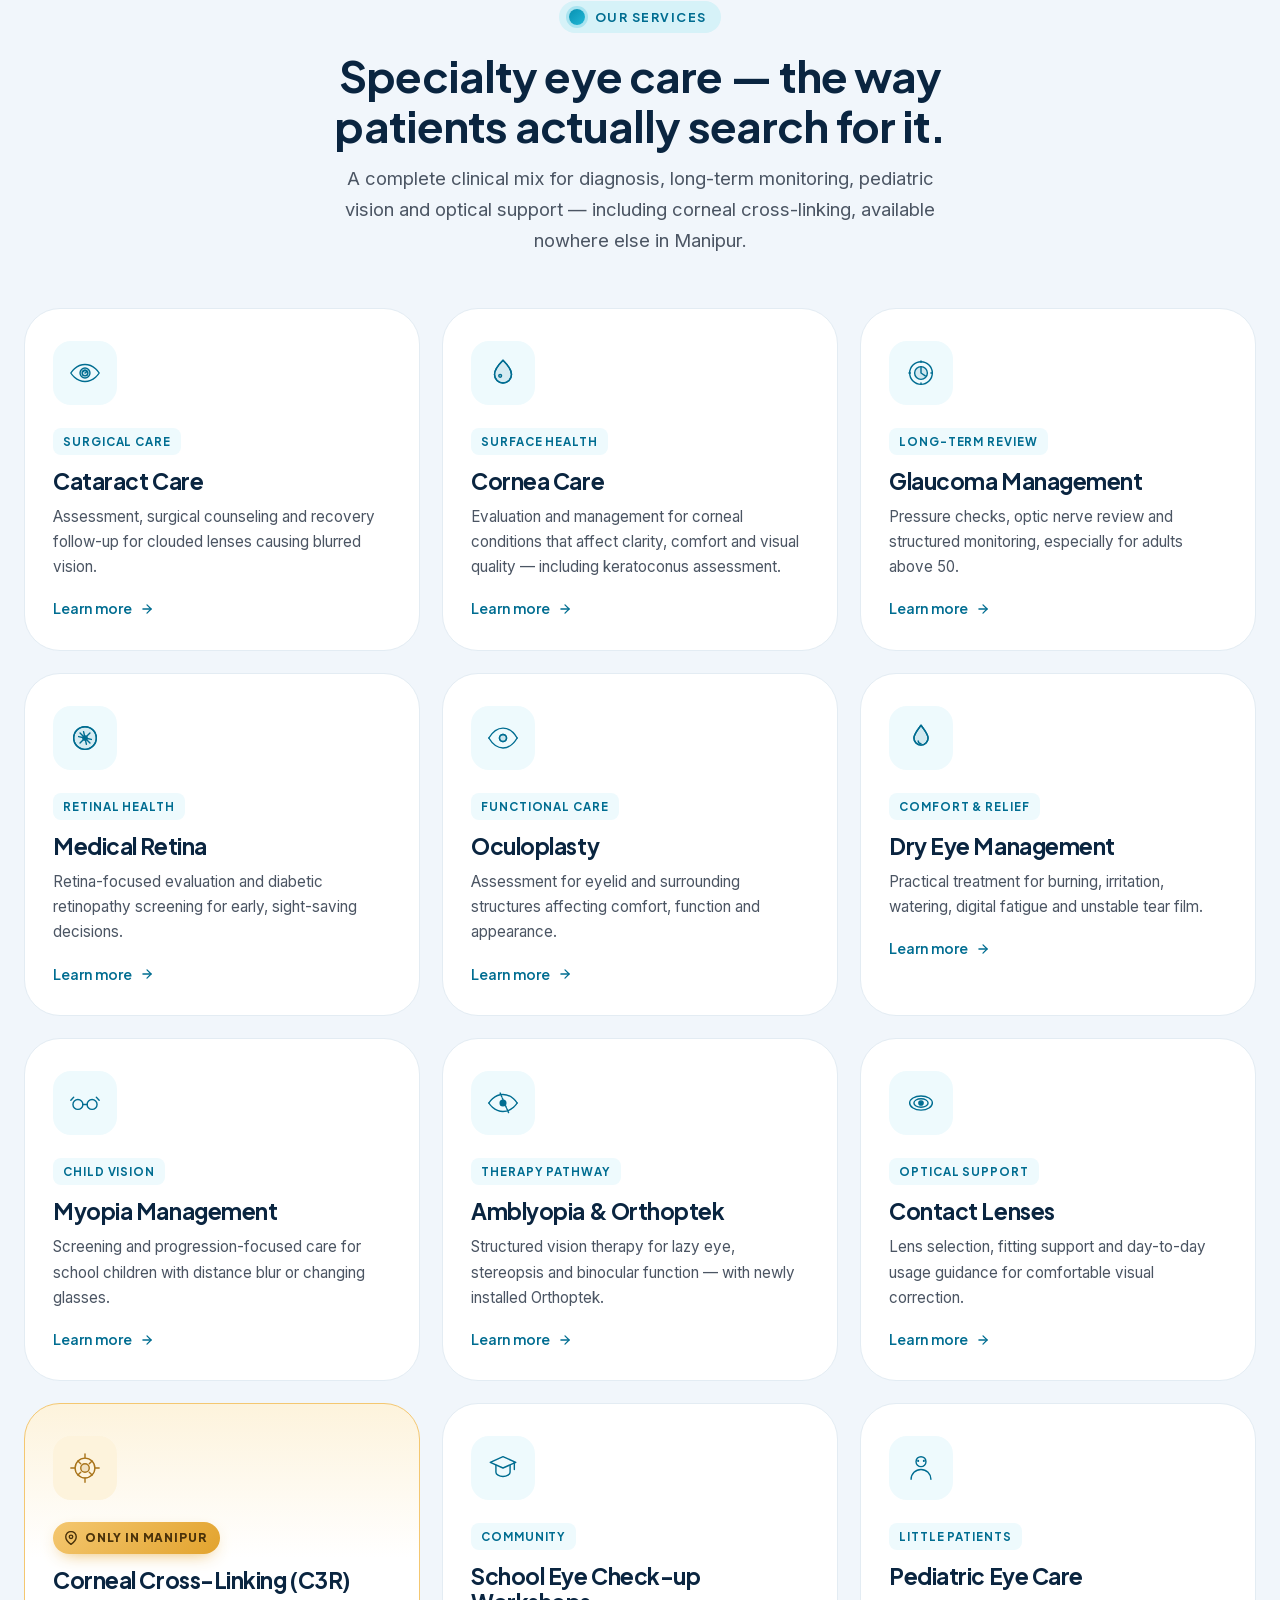
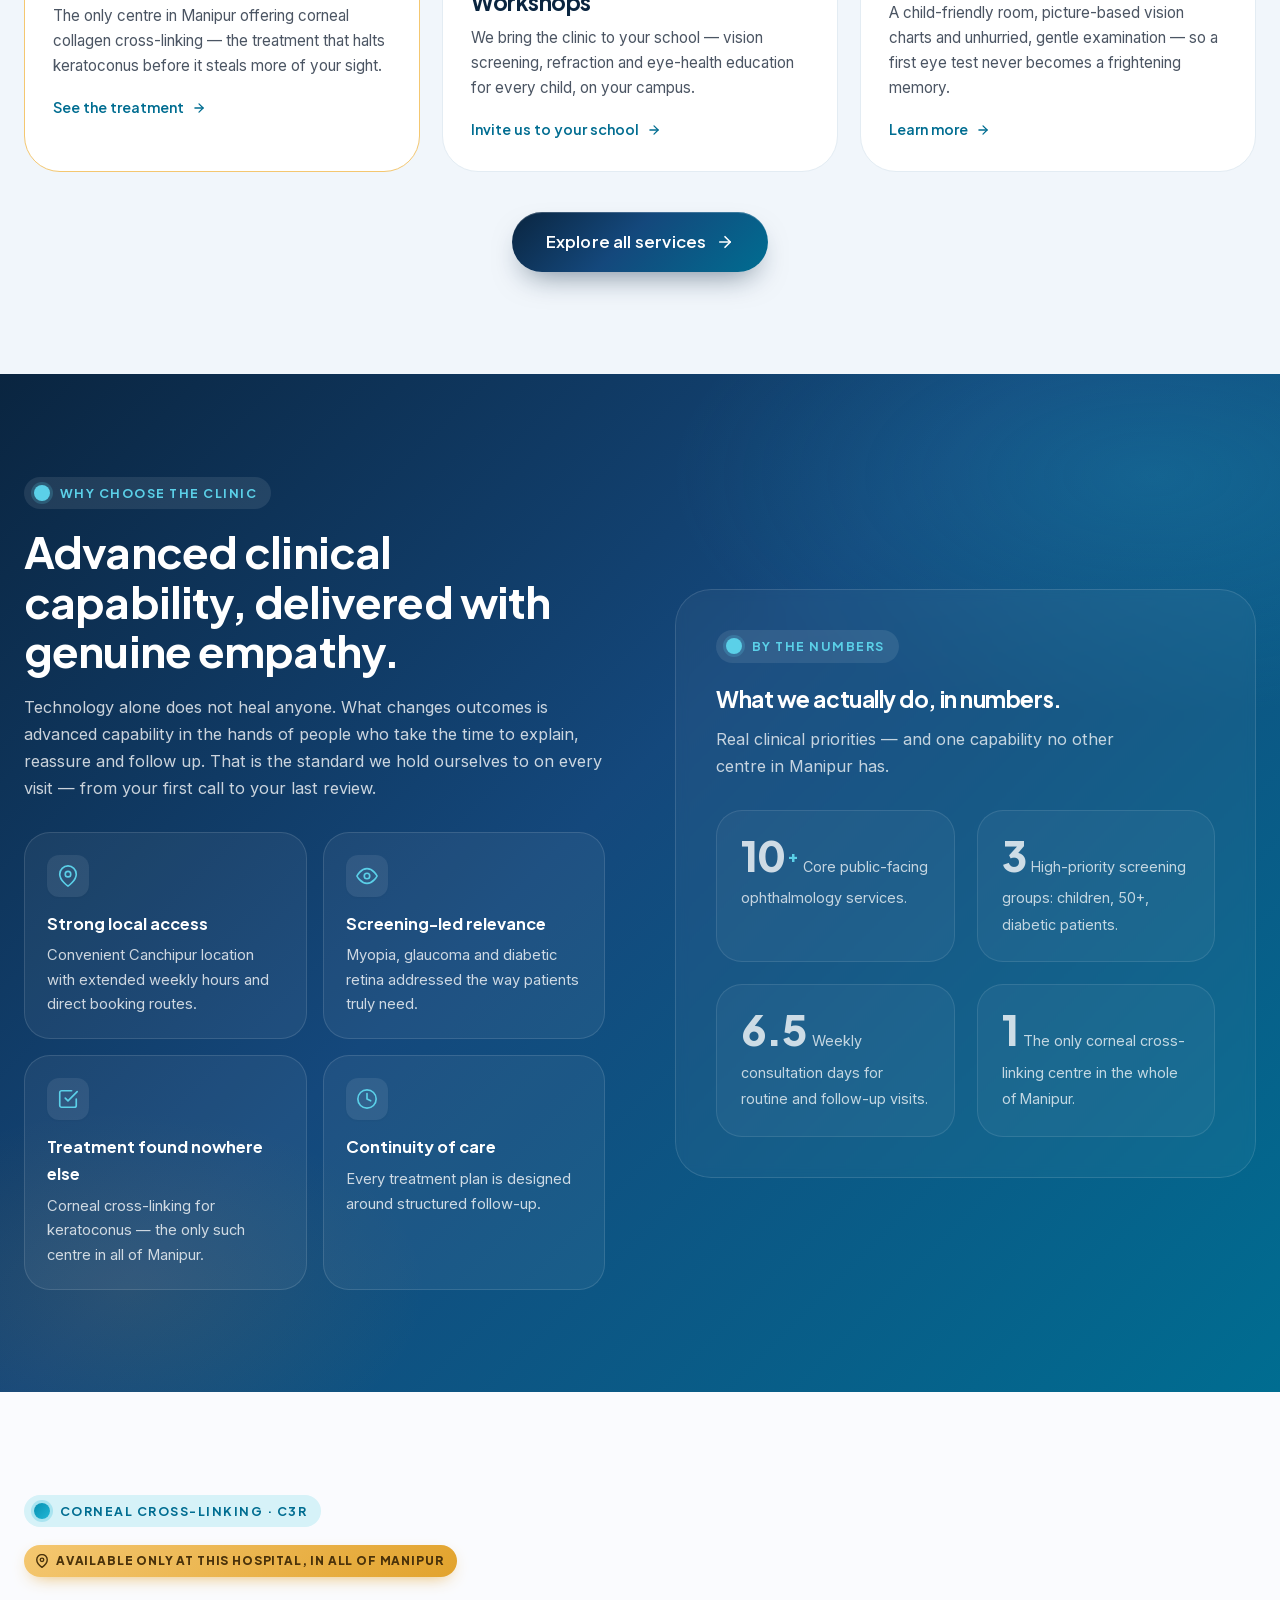
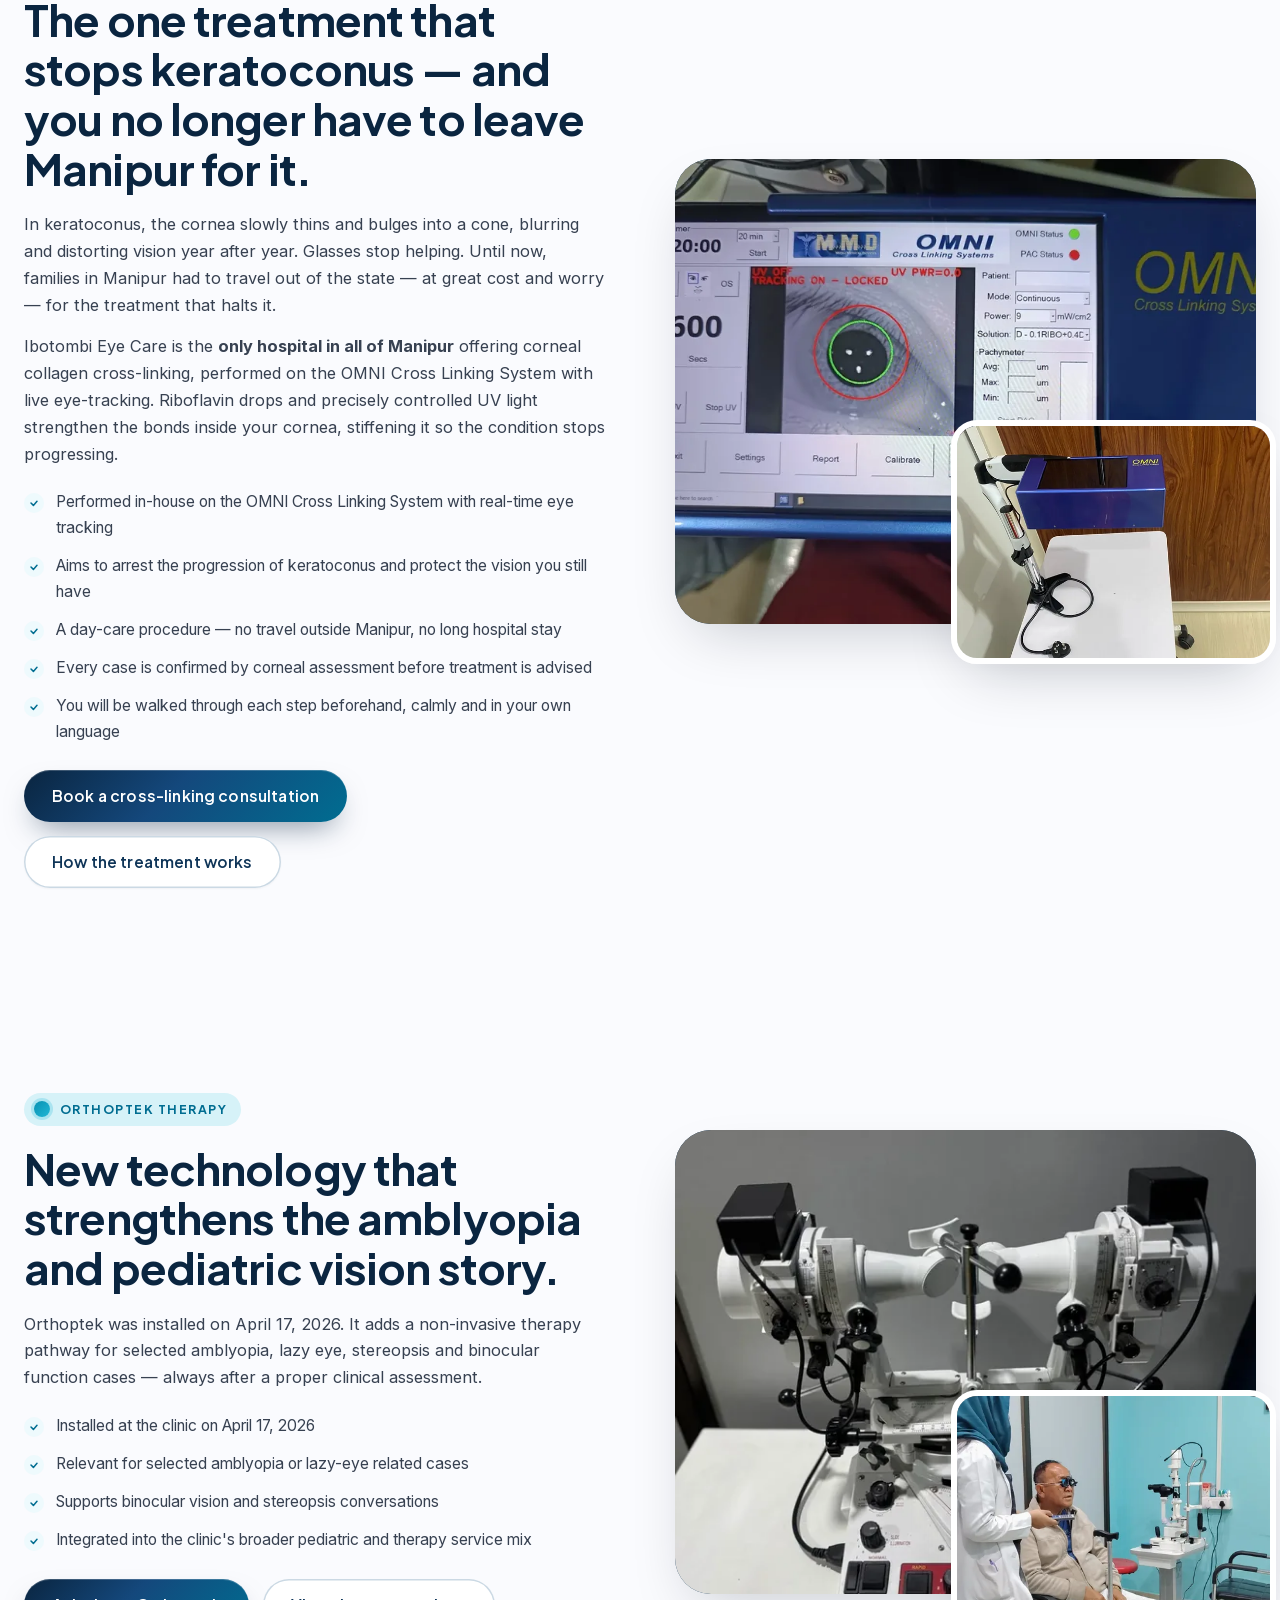
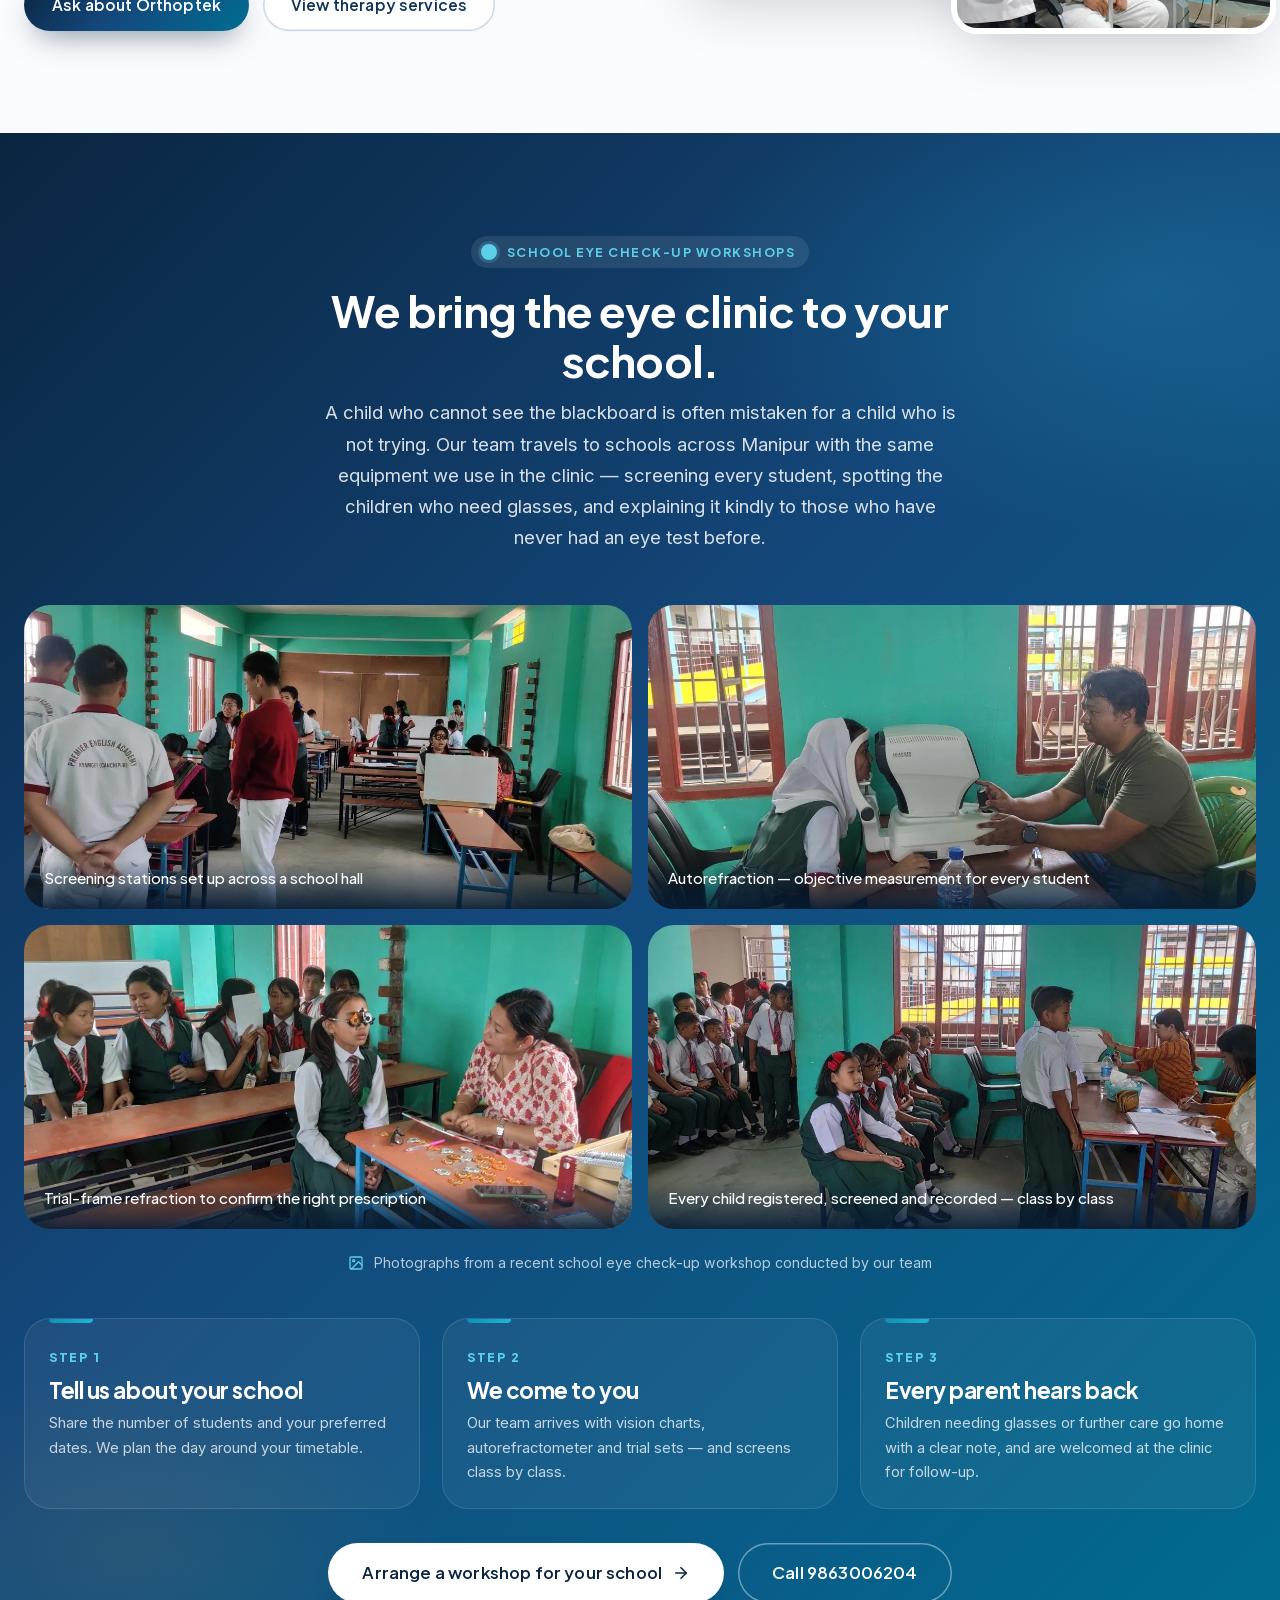
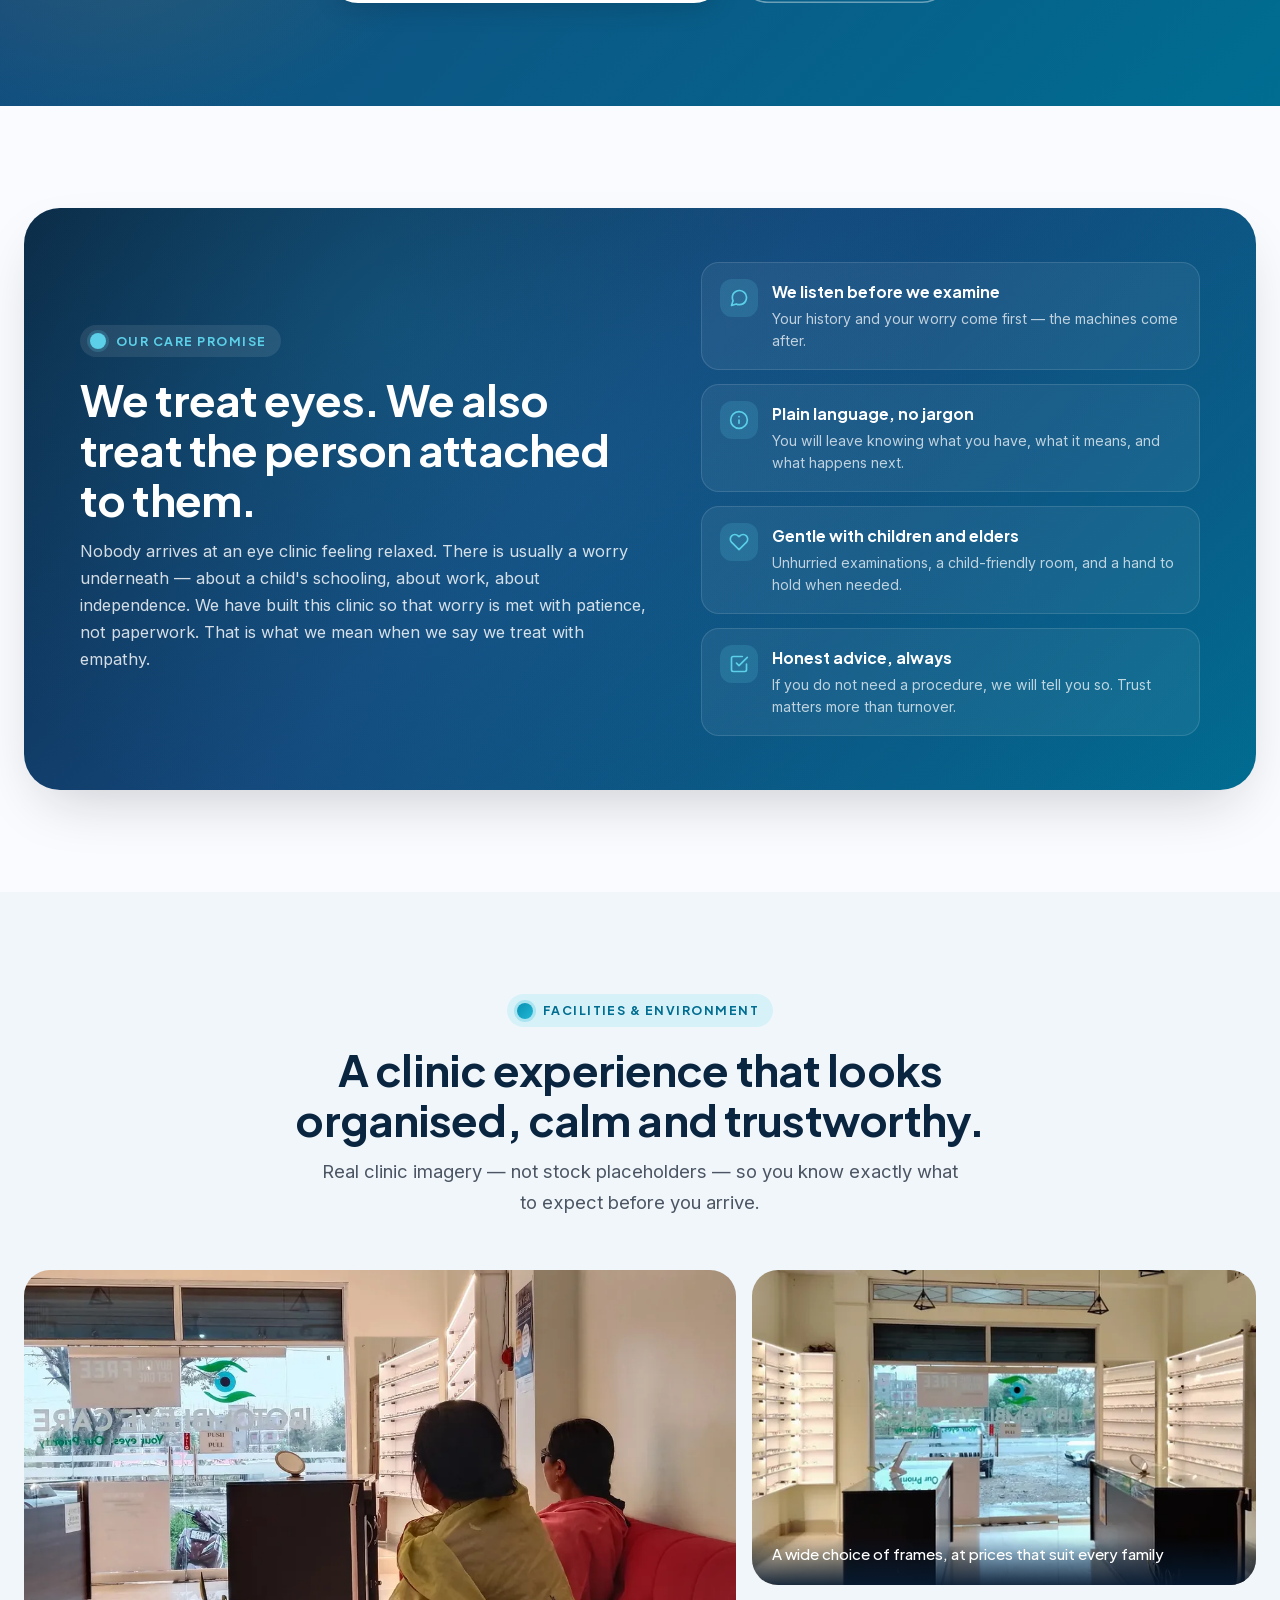
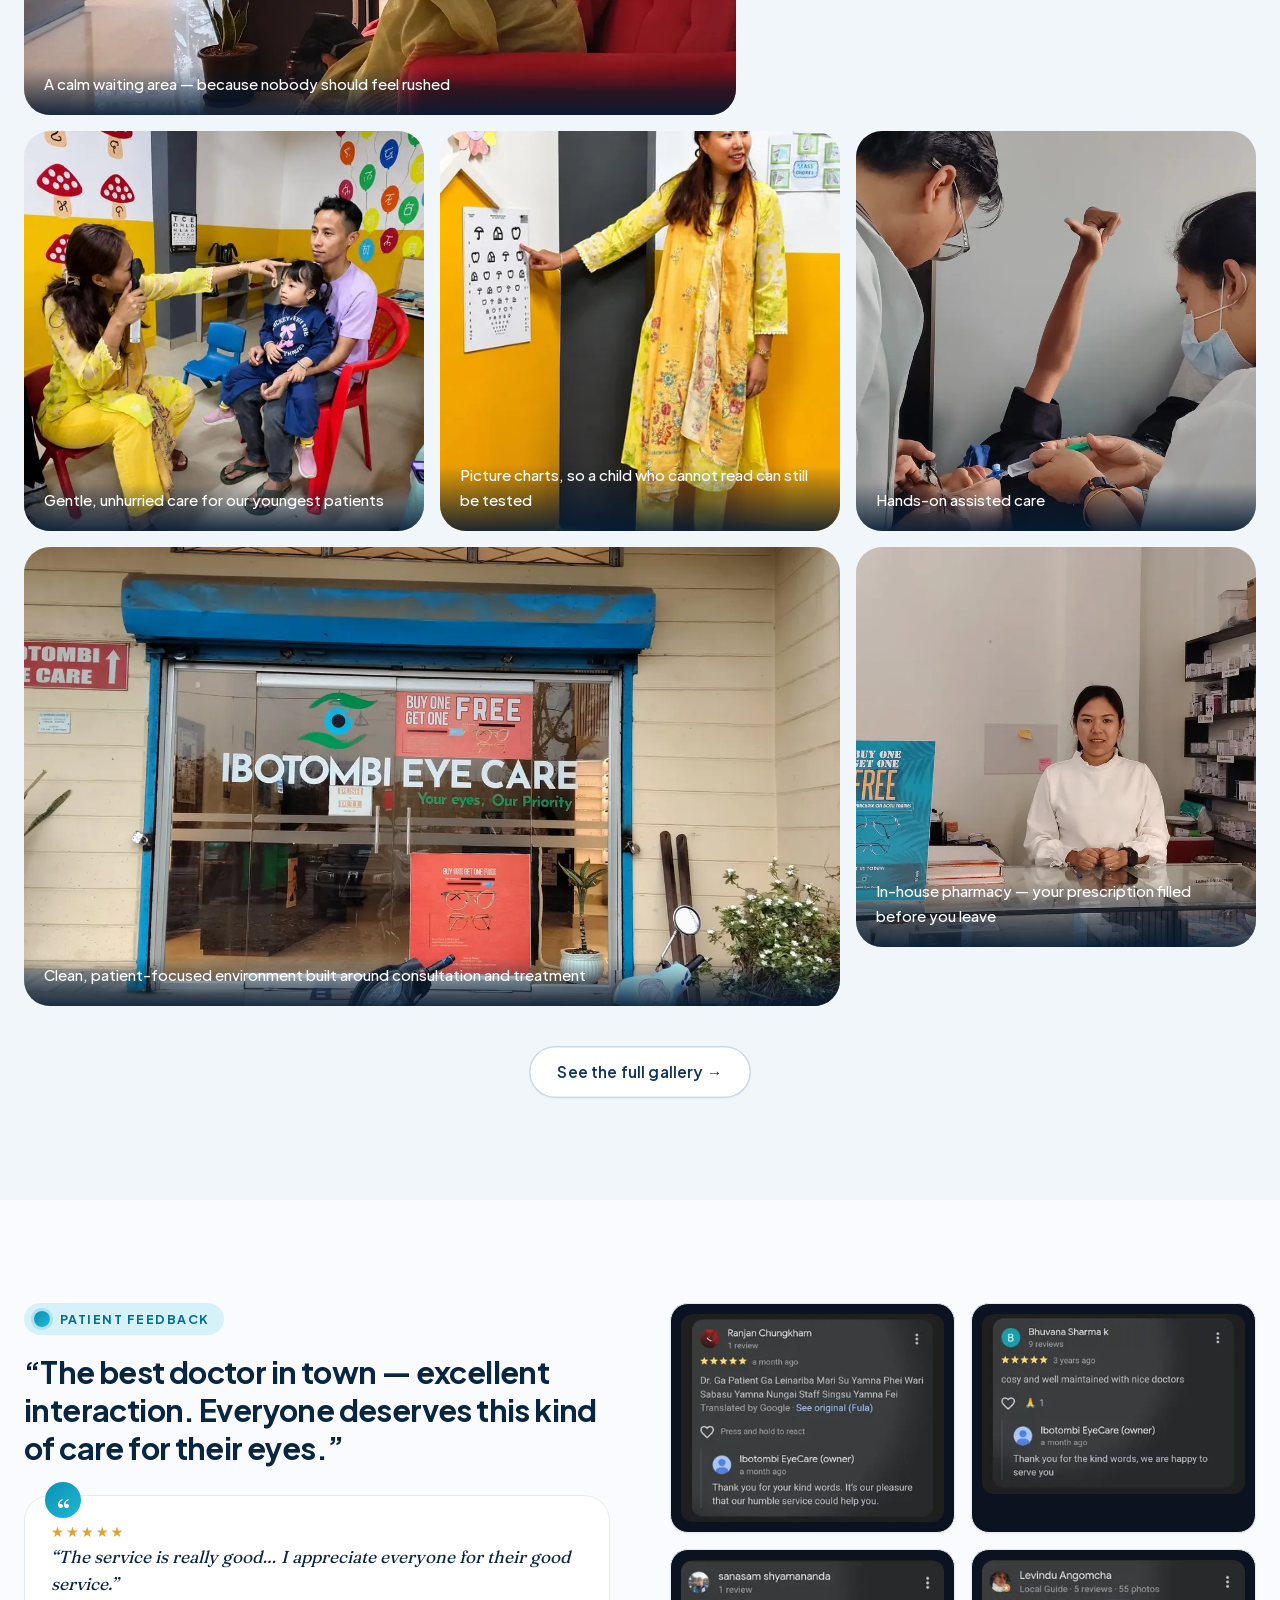
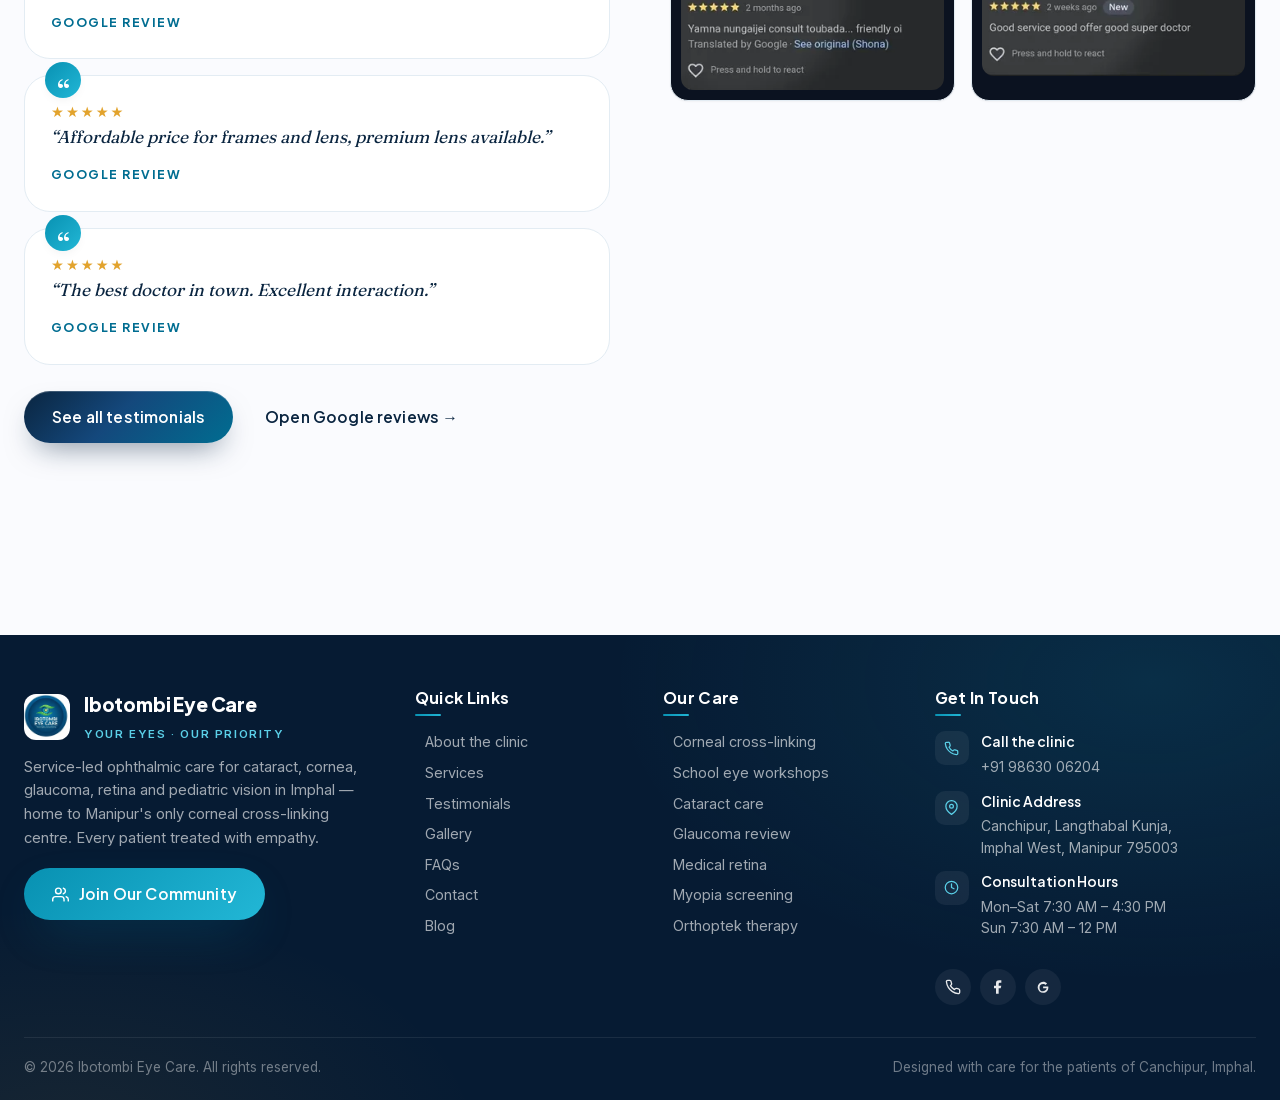
==== commit 29453ea0: "commit" ====
--- a/index.html
+++ b/index.html
@@ -25,11 +25,1798 @@
   <meta name="twitter:image:alt" content="Ibotombi Eye Care — Your eyes, Our priority">
   <meta name="theme-color" content="#0A2540">
   <link rel="icon" href="assets/images/logo.jpeg">
-  <link rel="preconnect" href="https://fonts.googleapis.com">
-  <link rel="preconnect" href="https://fonts.gstatic.com" crossorigin>
-  <link rel="stylesheet" href="https://fonts.googleapis.com/css2?family=Inter:wght@400;500;600;700&amp;family=Plus+Jakarta+Sans:wght@400;500;600;700;800&amp;family=Fraunces:opsz,wght@9..144,400;9..144,500&amp;display=swap">
-  <link rel="preload" as="image" href="assets/images/clinic_photos/IMG_20260328_111314.webp" fetchpriority="high">
-  <link rel="stylesheet" href="assets/css/site.css">
+  <!-- Typefaces are embedded in this page's <style> as base64 woff2:
+       no font file, no font request, nothing shared with the other pages. -->
+  <!-- Hero photo. `.hero-visual` is display:none below 821px, so the preload is
+       scoped to the widths that actually paint it and mirrors the image srcset
+       so the preload and the element resolve to the same file. -->
+  <link rel="preload" as="image" fetchpriority="high" media="(min-width: 821px)"
+        href="assets/images/clinic_photos/IMG_20260328_111314.webp"
+        imagesrcset="assets/images/clinic_photos/IMG_20260328_111314-800w.webp 800w, assets/images/clinic_photos/IMG_20260328_111314.webp 1600w"
+        imagesizes="(max-width: 1100px) 1167px, 1244px">
+  <!-- BUILD:CSS -->
+  <style>@font-face {
+  font-family: 'Inter';
+  font-style: normal;
+  font-weight: 400 700;
+  font-display: swap;
+  src: url([data-uri]) format('woff2');
+  unicode-range: U+0020-007E, U+00A0, U+00A9, U+00B7, U+00D7, U+2013-2014, U+2018-2019, U+201C-201D, U+2026, U+20B9, U+2192, U+2605;
+}
+@font-face {
+  font-family: 'Plus Jakarta Sans';
+  font-style: normal;
+  font-weight: 400 800;
+  font-display: swap;
+  src: url([data-uri]) format('woff2');
+  unicode-range: U+0020-007E, U+00A0, U+00A9, U+00B7, U+00D7, U+2013-2014, U+2018-2019, U+201C-201D, U+2026, U+20B9, U+2192, U+2605;
+}
+@font-face {
+  font-family: 'Fraunces';
+  font-style: normal;
+  font-weight: 400 500;
+  font-display: swap;
+  src: url([data-uri]) format('woff2');
+  unicode-range: U+0020-007E, U+00A0, U+00A9, U+00B7, U+00D7, U+2013-2014, U+2018-2019, U+201C-201D, U+2026, U+20B9, U+2192, U+2605;
+}
+    /* Generated by build.py from src/site.css — the rules index.html uses.
+       Edit src/site.css, then run: python3 build.py */
+    :root {
+
+      --navy-900: #061B33;
+      --navy-800: #0A2540;
+      --navy-700: #0F3558;
+      --teal-600: #006D91;
+      --teal-500: #0891B2;
+      --teal-400: #22B7D6;
+      --teal-300: #5BD0E8;
+      --teal-100: #D6F2F8;
+      --teal-50:  #EEFAFD;
+      --gold-500: #E2A32D;
+      --gold-400: #F4C770;
+      --gold-100: #FDF3DC;
+
+
+      --ink-700: #1F2937;
+      --ink-600: #374151;
+      --ink-500: #4B5563;
+      --ink-400: #6B7280;
+      --paper:   #FFFFFF;
+      --cream:   #FAFBFE;
+
+
+      --bg:             var(--cream);
+      --bg-soft:        #F1F6FB;
+      --bg-muted:       #EAF2F9;
+      --surface-tint:   #F7FAFD;
+      --text:           var(--ink-600);
+      --text-soft:      var(--ink-500);
+      --text-faint:     var(--ink-400);
+      --heading:        var(--navy-800);
+      --line:           #E3ECF3;
+      --line-strong:    #CBD9E4;
+
+      --accent-soft:    var(--teal-100);
+
+
+      --grad-primary: linear-gradient(135deg, #0A2540 0%, #14487C 45%, #006D91 100%);
+      --grad-accent:  linear-gradient(135deg, #0891B2 0%, #22B7D6 100%);
+      --grad-soft:    linear-gradient(135deg, #EEFAFD 0%, #F1F6FB 100%);
+      --grad-gold:    linear-gradient(135deg, #F4C770 0%, #E2A32D 100%);
+      --grad-halo:    radial-gradient(circle at 30% 20%, rgba(34,183,214,0.18), transparent 55%),
+                      radial-gradient(circle at 80% 30%, rgba(20,72,124,0.12), transparent 60%);
+
+
+      --r-xs: 8px;
+      --r-sm: 12px;
+      --r-md: 18px;
+      --r-lg: 26px;
+      --r-xl: 36px;
+      --r-pill: 999px;
+
+
+      --sh-xs:   0 1px 2px rgba(11, 18, 32, 0.04);
+      --sh-sm:   0 4px 12px -4px rgba(11, 18, 32, 0.08);
+      --sh-md:   0 12px 30px -12px rgba(11, 18, 32, 0.14);
+      --sh-lg:   0 24px 60px -20px rgba(11, 18, 32, 0.22);
+      --sh-glow: 0 18px 50px -18px rgba(8, 145, 178, 0.45);
+      --sh-ring: 0 0 0 1px rgba(11, 18, 32, 0.06);
+
+
+      --ease-out:  cubic-bezier(0.22, 1, 0.36, 1);
+      --ease-soft: cubic-bezier(0.4, 0, 0.2, 1);
+      --dur-fast:  180ms;
+      --dur-base:  320ms;
+      --dur-slow:  560ms;
+
+
+      --container: min(1240px, calc(100% - 48px));
+
+
+      --font-sans: 'Inter', system-ui, -apple-system, 'Segoe UI', sans-serif;
+      --font-display: 'Plus Jakarta Sans', 'Inter', sans-serif;
+      --font-serif: 'Fraunces', 'Plus Jakarta Sans', serif;
+    }
+    *, *::before, *::after { box-sizing: border-box; }
+    html { scroll-behavior: smooth; -webkit-text-size-adjust: 100%; }
+    body {
+      margin: 0;
+      min-width: 320px;
+      background: var(--bg);
+      color: var(--text);
+      font-family: var(--font-sans);
+      font-size: 16px;
+      line-height: 1.65;
+      -webkit-font-smoothing: antialiased;
+      -moz-osx-font-smoothing: grayscale;
+      overflow-x: hidden;
+    }
+    img, video, svg { display: block; max-width: 100%; }
+    a { color: inherit; text-decoration: none; transition: color var(--dur-fast) var(--ease-soft); }
+    button, input, textarea, select { font: inherit; color: inherit; }
+    button { cursor: pointer; background: none; border: none; }
+    ::selection { background: rgba(8, 145, 178, 0.2); color: var(--navy-900); }
+    html { scrollbar-color: var(--teal-400) transparent; }
+    ::-webkit-scrollbar { width: 10px; height: 10px; }
+    ::-webkit-scrollbar-thumb { background: linear-gradient(var(--teal-400), var(--teal-600)); border-radius: 10px; }
+    ::-webkit-scrollbar-track { background: var(--bg-soft); }
+    h1, h2, h3, h4, h5 {
+      margin: 0 0 14px;
+      color: var(--heading);
+      font-family: var(--font-display);
+      font-weight: 700;
+      letter-spacing: -0.02em;
+      line-height: 1.14;
+    }
+    h1 { font-size: clamp(2.3rem, 4.6vw, 3.9rem); font-weight: 800; letter-spacing: -0.03em; }
+    h2 { font-size: clamp(1.9rem, 3.4vw, 2.8rem); }
+    h3 { font-size: clamp(1.2rem, 2vw, 1.4rem); }
+    h4 { font-size: 1.08rem; }
+    p { margin: 0 0 14px; color: var(--text); font-size: 1.02rem; }
+    .lead { font-size: 1.15rem; color: var(--text-soft); line-height: 1.7; }
+    .accent-serif {
+      font-family: var(--font-serif);
+      font-style: italic;
+      font-weight: 400;
+      color: var(--teal-600);
+    }
+    .container { width: var(--container); margin-inline: auto; }
+    .section { padding: clamp(72px, 8vw, 120px) 0; position: relative; }
+    .section.section-tight { padding: clamp(36px, 4.5vw, 64px) 0; }
+    .section-header { max-width: 760px; margin-bottom: clamp(40px, 4vw, 60px); }
+    .section-header.center { margin-inline: auto; text-align: center; }
+    .section-header.center .eyebrow { margin-inline: auto; }
+    .section-header h2 { margin-bottom: 12px; }
+    .section-header .lead { margin-top: 10px; max-width: 640px; }
+    .section-header.center .lead { margin-inline: auto; }
+    .eyebrow {
+      display: inline-flex;
+      align-items: center;
+      gap: 10px;
+      padding: 6px 14px 6px 10px;
+      margin-bottom: 18px;
+      background: var(--accent-soft);
+      color: var(--teal-600);
+      font-family: var(--font-display);
+      font-size: 0.78rem;
+      font-weight: 700;
+      letter-spacing: 0.12em;
+      text-transform: uppercase;
+      border-radius: var(--r-pill);
+    }
+    .eyebrow::before {
+      content: "";
+      width: 16px; height: 16px;
+      border-radius: 50%;
+      background: var(--grad-accent);
+      box-shadow: 0 0 0 3px rgba(34, 183, 214, 0.25);
+      flex-shrink: 0;
+    }
+    .button {
+      --bh: 52px;
+      display: inline-flex;
+      align-items: center;
+      justify-content: center;
+      gap: 10px;
+      height: var(--bh);
+      padding: 0 28px;
+      border-radius: var(--r-pill);
+      font-family: var(--font-display);
+      font-weight: 600;
+      font-size: 0.98rem;
+      letter-spacing: 0.01em;
+      transition: transform var(--dur-base) var(--ease-out),
+                  background var(--dur-base) var(--ease-out),
+                  box-shadow var(--dur-base) var(--ease-out),
+                  color var(--dur-fast) var(--ease-out);
+      white-space: nowrap;
+      position: relative;
+      isolation: isolate;
+    }
+    .button-small { --bh: 44px; padding: 0 20px; font-size: 0.9rem; }
+    .button-large { --bh: 60px; padding: 0 34px; font-size: 1.05rem; }
+    .button svg { width: 18px; height: 18px; transition: transform var(--dur-base) var(--ease-out); }
+    .button:hover svg { transform: translateX(3px); }
+    .button-primary {
+      background: var(--grad-primary);
+      color: #fff !important;
+      box-shadow: 0 14px 30px -12px rgba(10, 37, 64, 0.55),
+                  inset 0 1px 0 rgba(255,255,255,0.2);
+    }
+    .button-primary:hover { transform: translateY(-2px); box-shadow: 0 22px 45px -16px rgba(8, 145, 178, 0.55); }
+    .button-accent {
+      background: var(--grad-accent);
+      color: #fff !important;
+      box-shadow: var(--sh-glow);
+    }
+    .button-accent:hover { transform: translateY(-2px); box-shadow: 0 24px 50px -14px rgba(8, 145, 178, 0.65); }
+    .button-secondary {
+      background: var(--paper);
+      color: var(--navy-700) !important;
+      box-shadow: inset 0 0 0 1.5px var(--line-strong), var(--sh-xs);
+    }
+    .button-secondary:hover { box-shadow: inset 0 0 0 1.5px var(--teal-500), var(--sh-sm); color: var(--teal-600) !important; transform: translateY(-1px); }
+    .button-ghost {
+      background: transparent;
+      color: var(--heading) !important;
+      padding: 0 18px;
+    }
+    .button-ghost:hover { color: var(--teal-600) !important; }
+    .button-ghost::after {
+      content: "";
+      position: absolute;
+      left: 18px; right: 18px; bottom: 14px;
+      height: 1.5px;
+      background: currentColor;
+      transform: scaleX(0);
+      transform-origin: left;
+      transition: transform var(--dur-base) var(--ease-out);
+    }
+    .button-ghost:hover::after { transform: scaleX(1); }
+    .button-light {
+      background: #fff;
+      color: var(--navy-800) !important;
+      box-shadow: 0 12px 28px -10px rgba(0,0,0,0.18);
+    }
+    .button-light:hover { transform: translateY(-2px); box-shadow: 0 18px 36px -10px rgba(0,0,0,0.22); }
+    .button-outline-light {
+      background: transparent;
+      color: #fff !important;
+      box-shadow: inset 0 0 0 1.5px rgba(255,255,255,0.4);
+    }
+    .button-outline-light:hover { background: rgba(255,255,255,0.08); box-shadow: inset 0 0 0 1.5px rgba(255,255,255,0.9); }
+    .topbar {
+      background: var(--navy-900);
+      color: #fff;
+      font-size: 0.82rem;
+      padding: 10px 0;
+      position: relative;
+      overflow: hidden;
+    }
+    .topbar::before {
+      content: "";
+      position: absolute; inset: 0;
+      background: radial-gradient(circle at 0% 50%, rgba(34,183,214,0.18), transparent 35%),
+                  radial-gradient(circle at 100% 50%, rgba(228,163,45,0.12), transparent 30%);
+      pointer-events: none;
+    }
+    .topbar-inner {
+      display: flex;
+      justify-content: space-between;
+      align-items: center;
+      flex-wrap: wrap;
+      gap: 12px;
+      position: relative;
+      z-index: 1;
+    }
+    .topbar-note {
+      display: flex;
+      flex-wrap: wrap;
+      gap: 18px;
+      align-items: center;
+      color: rgba(255,255,255,0.78);
+    }
+    .topbar-note span { display: inline-flex; align-items: center; gap: 8px; }
+    .topbar-note svg { width: 14px; height: 14px; color: var(--teal-300); }
+    .topbar-note strong { color: #fff; font-weight: 600; }
+    .topbar-actions { display: inline-flex; gap: 14px; align-items: center; }
+    .topbar-link {
+      color: var(--teal-300);
+      font-weight: 600;
+      display: inline-flex;
+      gap: 8px;
+      align-items: center;
+    }
+    .topbar-link:hover { color: #fff; }
+    .topbar-link svg { width: 14px; height: 14px; }
+    .topbar-socials { display: inline-flex; gap: 8px; }
+    .topbar-socials a {
+      width: 26px; height: 26px;
+      border-radius: 50%;
+      display: inline-flex; align-items: center; justify-content: center;
+      background: rgba(255,255,255,0.08);
+      color: rgba(255,255,255,0.85);
+      transition: var(--dur-fast);
+    }
+    .topbar-socials a:hover { background: var(--teal-400); color: var(--navy-900); }
+    .topbar-socials svg { width: 13px; height: 13px; }
+    .site-header {
+      position: sticky;
+      top: 0;
+      z-index: 60;
+      background: transparent;
+      border-bottom: 1px solid transparent;
+      transition: border-color var(--dur-base), box-shadow var(--dur-base);
+    }
+    .site-header::before {
+      content: "";
+      position: absolute;
+      inset: 0;
+      z-index: -1;
+      background: rgba(255, 255, 255, 0.88);
+      backdrop-filter: saturate(180%) blur(16px);
+      -webkit-backdrop-filter: saturate(180%) blur(16px);
+      transition: background var(--dur-base);
+      pointer-events: none;
+    }
+    .site-header.is-scrolled::before { background: rgba(255,255,255,0.96); }
+    .site-header.is-scrolled {
+      border-bottom-color: var(--line);
+      box-shadow: 0 12px 30px -24px rgba(10,37,64,0.25);
+    }
+    body.nav-open .site-header { z-index: 90; }
+    .nav-shell {
+      display: flex;
+      align-items: center;
+      justify-content: space-between;
+      padding: 16px 0;
+      gap: 20px;
+    }
+    .brand { display: flex; align-items: center; gap: 14px; }
+    .brand-logo {
+      width: 54px; height: 54px;
+      border-radius: 14px;
+      background: var(--paper);
+      box-shadow: var(--sh-sm), var(--sh-ring);
+      overflow: hidden;
+      display: grid;
+      place-items: center;
+      flex-shrink: 0;
+    }
+    .brand-logo img { width: 100%; height: 100%; object-fit: cover; }
+    .brand-text { display: flex; flex-direction: column; line-height: 1.1; }
+    .brand-title {
+      color: var(--navy-800);
+      font-family: var(--font-display);
+      font-size: 1.18rem;
+      font-weight: 800;
+      letter-spacing: -0.01em;
+    }
+    .brand-tag {
+      color: var(--teal-600);
+      font-size: 0.72rem;
+      font-weight: 600;
+      letter-spacing: 0.14em;
+      text-transform: uppercase;
+      margin-top: 4px;
+    }
+    .nav-backdrop {
+      position: fixed;
+      inset: 0;
+      background: rgba(6, 27, 51, 0.45);
+      backdrop-filter: blur(2px);
+      opacity: 0;
+      visibility: hidden;
+      transition: opacity 0.3s var(--ease-out), visibility 0.3s var(--ease-out);
+      z-index: 65;
+    }
+    .nav-backdrop.is-visible { opacity: 1; visibility: visible; }
+    .site-nav {
+      display: flex;
+      align-items: center;
+      gap: 6px;
+    }
+    .site-nav a:not(.button) {
+      position: relative;
+      padding: 10px 14px;
+      color: var(--ink-700);
+      font-family: var(--font-display);
+      font-weight: 500;
+      font-size: 0.95rem;
+      border-radius: var(--r-pill);
+      transition: color var(--dur-fast), background var(--dur-fast);
+    }
+    .site-nav a:not(.button):hover {
+      color: var(--teal-600);
+      background: var(--teal-50);
+    }
+    .site-nav a[aria-current="page"]:not(.button) {
+      color: var(--teal-600);
+      background: var(--teal-50);
+    }
+    .site-nav a[aria-current="page"]:not(.button)::after {
+      content: "";
+      position: absolute;
+      left: 50%; bottom: 2px;
+      width: 18px; height: 2px;
+      background: var(--grad-accent);
+      border-radius: 2px;
+      transform: translateX(-50%);
+    }
+    .site-nav .button { margin-left: 10px; }
+    .nav-toggle {
+      display: none;
+      position: relative;
+      z-index: 80;
+      width: 48px; height: 48px;
+      border-radius: var(--r-sm);
+      background: var(--teal-50);
+      color: var(--navy-800);
+      align-items: center;
+      justify-content: center;
+    }
+    .nav-toggle[aria-expanded="true"] { background: var(--navy-800); color: #fff; }
+    .nav-toggle span { position: relative; display: block; width: 22px; height: 2px; background: currentColor; border-radius: 2px; transition: var(--dur-fast); }
+    .nav-toggle span::before, .nav-toggle span::after {
+      content: ""; position: absolute; left: 0; width: 22px; height: 2px; background: currentColor; border-radius: 2px; transition: var(--dur-fast);
+    }
+    .nav-toggle span::before { top: -7px; }
+    .nav-toggle span::after { top: 7px; }
+    .nav-toggle[aria-expanded="true"] span { background: transparent; }
+    .nav-toggle[aria-expanded="true"] span::before { top: 0; transform: rotate(45deg); }
+    .nav-toggle[aria-expanded="true"] span::after { top: 0; transform: rotate(-45deg); }
+    .hero {
+      position: relative;
+      padding: clamp(60px, 8vw, 110px) 0 clamp(60px, 6vw, 100px);
+      overflow: hidden;
+      background: linear-gradient(180deg, #FAFDFF 0%, var(--bg) 100%);
+    }
+    .hero::before {
+      content: "";
+      position: absolute; inset: 0;
+      background:
+        radial-gradient(900px 500px at 85% 10%, rgba(34,183,214,0.18), transparent 60%),
+        radial-gradient(700px 500px at 10% 90%, rgba(10,37,64,0.08), transparent 55%);
+      pointer-events: none;
+    }
+    .hero::after {
+      content: "";
+      position: absolute;
+      top: -20%; right: -10%;
+      width: 480px; height: 480px;
+      background: var(--grad-accent);
+      opacity: 0.08;
+      filter: blur(70px);
+      border-radius: 50%;
+      pointer-events: none;
+    }
+    .hero-grid {
+      display: grid;
+      grid-template-columns: minmax(0, 1.05fr) minmax(0, 1fr);
+      gap: 60px;
+      align-items: center;
+      position: relative;
+      z-index: 1;
+    }
+    .hero-copy { max-width: 620px; }
+    .hero-copy h1 { margin-bottom: 22px; color: var(--navy-900); }
+    .hero-copy h1 .accent-serif { display: block; }
+    .hero-copy .lead { max-width: 560px; margin-bottom: 8px; }
+    .hero-badges {
+      display: flex; flex-wrap: wrap; gap: 8px;
+      margin-top: 26px;
+    }
+    .hero-badge {
+      display: inline-flex; align-items: center; gap: 8px;
+      padding: 8px 14px;
+      background: var(--paper);
+      border-radius: var(--r-pill);
+      box-shadow: var(--sh-xs), var(--sh-ring);
+      font-family: var(--font-display);
+      font-size: 0.82rem;
+      font-weight: 600;
+      color: var(--navy-700);
+    }
+    .hero-badge svg { width: 14px; height: 14px; color: var(--teal-500); }
+    .hero-actions {
+      display: flex; gap: 14px; flex-wrap: wrap;
+      margin-top: 34px;
+    }
+    .hero-trust {
+      display: flex; align-items: center; gap: 18px;
+      margin-top: 32px;
+      padding-top: 26px;
+      border-top: 1px dashed var(--line-strong);
+    }
+    .hero-trust-stars { display: inline-flex; color: var(--gold-500); font-size: 1.1rem; letter-spacing: 2px; }
+    .hero-trust-copy { font-size: 0.9rem; color: var(--text-soft); }
+    .hero-trust-copy strong { color: var(--navy-800); }
+    .hero-visual {
+      position: relative;
+      min-height: 560px;
+      display: grid;
+      place-items: center;
+    }
+    .hero-orb {
+      position: absolute;
+      inset: 0;
+      background: var(--grad-primary);
+      border-radius: 50%;
+      filter: blur(0);
+      box-shadow: 0 40px 80px -30px rgba(10,37,64,0.55);
+      transform: scale(0.88);
+    }
+    .hero-orb::before {
+      content: "";
+      position: absolute;
+      inset: 10px;
+      border-radius: 50%;
+      background: radial-gradient(circle at 30% 30%, rgba(91,208,232,0.35), transparent 55%),
+                  radial-gradient(circle at 75% 75%, rgba(228,163,45,0.18), transparent 55%);
+    }
+    .hero-photo {
+      position: relative;
+      z-index: 2;
+      width: 78%;
+      aspect-ratio: 4/5;
+      border-radius: calc(var(--r-xl) + 8px);
+      overflow: hidden;
+      box-shadow: 0 40px 80px -20px rgba(10,37,64,0.4), var(--sh-ring);
+      background: var(--navy-700);
+    }
+    .hero-photo img { width: 100%; height: 100%; object-fit: cover; }
+    .hero-photo::after {
+      content: "";
+      position: absolute; inset: 0;
+      background: linear-gradient(180deg, transparent 50%, rgba(10,37,64,0.25) 100%);
+    }
+    .hero-chips {
+      position: absolute;
+      bottom: -36px; left: 50%;
+      transform: translateX(-50%);
+      display: flex;
+      gap: 10px;
+      background: var(--paper);
+      padding: 14px 18px;
+      border-radius: var(--r-pill);
+      box-shadow: var(--sh-lg), var(--sh-ring);
+      z-index: 4;
+      white-space: nowrap;
+    }
+    .hero-chip {
+      display: inline-flex; align-items: center; gap: 6px;
+      font-family: var(--font-display); font-size: 0.8rem; font-weight: 600;
+      color: var(--navy-700);
+    }
+    .hero-chip .dot { width: 8px; height: 8px; border-radius: 50%; background: var(--teal-500); }
+    .hero-metrics {
+      display: grid;
+      grid-template-columns: repeat(4, minmax(0, 1fr));
+      gap: 20px;
+      margin-top: 70px;
+      position: relative;
+      z-index: 1;
+    }
+    .hero-metric {
+      background: var(--paper);
+      border: 1px solid var(--line);
+      border-radius: var(--r-lg);
+      padding: 24px;
+      box-shadow: var(--sh-xs);
+      transition: transform var(--dur-base), box-shadow var(--dur-base);
+      position: relative;
+      overflow: hidden;
+    }
+    .hero-metric::before {
+      content: "";
+      position: absolute; top: 0; left: 0; right: 0; height: 3px;
+      background: var(--grad-accent);
+      transform: scaleX(0); transform-origin: left;
+      transition: transform var(--dur-slow) var(--ease-out);
+    }
+    .hero-metric:hover { transform: translateY(-4px); box-shadow: var(--sh-md); }
+    .hero-metric:hover::before { transform: scaleX(1); }
+    .hero-metric-icon {
+      width: 44px; height: 44px; border-radius: 12px;
+      background: var(--teal-50); color: var(--teal-600);
+      display: grid; place-items: center;
+      margin-bottom: 14px;
+    }
+    .hero-metric-icon svg { width: 22px; height: 22px; }
+    .hero-metric strong {
+      display: inline-flex;
+      align-items: center;
+      gap: 2px;
+      font-family: var(--font-display); font-size: 1.6rem; font-weight: 800;
+      color: var(--navy-800); line-height: 1;
+    }
+    .hero-metric strong .unit {
+      display: inline-block;
+      font-size: 1rem;
+      line-height: 1;
+      color: var(--teal-600);
+    }
+    .hero-metric > span { color: var(--text-soft); font-size: 0.9rem; margin-top: 6px; display: block; }
+    .marquee {
+      background: var(--navy-800);
+      color: rgba(255,255,255,0.8);
+      overflow: hidden;
+      border-top: 1px solid rgba(255,255,255,0.05);
+      border-bottom: 1px solid rgba(255,255,255,0.05);
+      padding: 18px 0;
+    }
+    .marquee-track {
+      display: flex;
+      gap: 52px;
+      animation: marquee 40s linear infinite;
+      width: max-content;
+    }
+    .marquee-item {
+      display: inline-flex;
+      align-items: center;
+      gap: 12px;
+      font-family: var(--font-display);
+      font-weight: 500;
+      font-size: 0.98rem;
+      white-space: nowrap;
+    }
+    .marquee-item svg { width: 18px; height: 18px; color: var(--teal-300); }
+    .marquee-item .dot { width: 6px; height: 6px; border-radius: 50%; background: var(--teal-400); }
+    .pillars {
+      background: var(--paper);
+      border-block: 1px solid var(--line);
+    }
+    .pillars-inner {
+      display: grid;
+      grid-template-columns: repeat(4, minmax(0, 1fr));
+      gap: 40px;
+      padding: 48px 0;
+    }
+    .pillar { display: flex; gap: 16px; align-items: flex-start; }
+    .pillar-icon {
+      width: 52px; height: 52px;
+      flex-shrink: 0;
+      border-radius: 14px;
+      background: var(--teal-50);
+      color: var(--teal-600);
+      display: grid; place-items: center;
+    }
+    .pillar-icon svg { width: 26px; height: 26px; }
+    .pillar strong {
+      display: block;
+      color: var(--navy-800);
+      font-family: var(--font-display);
+      font-weight: 700;
+      font-size: 1.02rem;
+      margin-bottom: 4px;
+    }
+    .pillar span { font-size: 0.92rem; color: var(--text-soft); line-height: 1.55; }
+    .split {
+      display: grid;
+      grid-template-columns: minmax(0, 1fr) minmax(0, 1fr);
+      gap: 70px;
+      align-items: center;
+    }
+    .split.reverse .split-copy { order: -1; }
+    .split-copy h2 { margin-bottom: 18px; }
+    .split-copy p { color: var(--text); }
+    .split-copy p + p { margin-top: 4px; }
+    .split-media {
+      position: relative;
+    }
+    .split-media-main {
+      position: relative;
+      border-radius: var(--r-xl);
+      overflow: hidden;
+      box-shadow: var(--sh-lg);
+      aspect-ratio: 5/4;
+      background: var(--navy-700);
+    }
+    .split-media-main img { width: 100%; height: 100%; object-fit: cover; transition: transform 1s var(--ease-out); }
+    .split-media-main:hover img { transform: scale(1.04); }
+    .split-media-accent {
+      position: absolute;
+
+      bottom: -40px; right: -20px;
+      width: 56%;
+      aspect-ratio: 4/3;
+      border-radius: var(--r-lg);
+      overflow: hidden;
+      box-shadow: var(--sh-lg);
+      border: 6px solid var(--paper);
+    }
+    .split-media-accent img { width: 100%; height: 100%; object-fit: cover; }
+    .benefit-grid {
+      display: grid;
+      grid-template-columns: repeat(2, minmax(0, 1fr));
+      gap: 16px;
+      margin-top: 30px;
+    }
+    .benefit-item {
+      background: var(--surface-tint);
+      border: 1px solid var(--line);
+      border-radius: var(--r-lg);
+      padding: 22px;
+      transition: transform var(--dur-base), box-shadow var(--dur-base), border-color var(--dur-base);
+    }
+    .benefit-item:hover { transform: translateY(-3px); box-shadow: var(--sh-md); border-color: var(--teal-300); }
+    .benefit-item-icon {
+      width: 42px; height: 42px;
+      border-radius: 12px;
+      background: var(--paper);
+      color: var(--teal-600);
+      display: grid; place-items: center;
+      box-shadow: var(--sh-xs);
+      margin-bottom: 14px;
+    }
+    .benefit-item-icon svg { width: 22px; height: 22px; }
+    .benefit-item strong {
+      display: block; color: var(--navy-800);
+      font-family: var(--font-display); font-weight: 700; font-size: 1.02rem;
+      margin-bottom: 6px;
+    }
+    .benefit-item p { color: var(--text-soft); font-size: 0.92rem; margin: 0; }
+    .service-grid {
+      display: grid;
+      grid-template-columns: repeat(3, minmax(0, 1fr));
+      gap: 22px;
+    }
+    .service-card {
+      position: relative;
+      background: var(--paper);
+      border: 1px solid var(--line);
+      border-radius: var(--r-xl);
+      padding: 32px 28px 28px;
+      transition: transform var(--dur-base) var(--ease-out),
+                  box-shadow var(--dur-base),
+                  border-color var(--dur-base);
+      overflow: hidden;
+      isolation: isolate;
+    }
+    .service-card::before {
+      content: "";
+      position: absolute;
+      inset: 0;
+      background: linear-gradient(180deg, rgba(34,183,214,0.08), transparent 60%);
+      opacity: 0;
+      transition: opacity var(--dur-base) var(--ease-out);
+      z-index: -1;
+    }
+    .service-card:hover {
+      transform: translateY(-6px);
+      box-shadow: var(--sh-lg);
+      border-color: var(--teal-300);
+    }
+    .service-card:hover::before { opacity: 1; }
+    .service-card:hover .service-icon { background: var(--grad-accent); color: #fff; }
+    .service-icon {
+      width: 64px; height: 64px;
+      border-radius: 18px;
+      background: var(--teal-50);
+      color: var(--teal-600);
+      display: grid; place-items: center;
+      margin-bottom: 22px;
+      transition: background var(--dur-base), color var(--dur-base), transform var(--dur-base);
+    }
+    .service-icon svg { width: 34px; height: 34px; }
+    .service-card:hover .service-icon { transform: scale(1.06) rotate(-4deg); }
+    .service-tag {
+      display: inline-block;
+      padding: 4px 10px;
+      background: var(--teal-50);
+      color: var(--teal-600);
+      font-family: var(--font-display);
+      font-weight: 700;
+      font-size: 0.72rem;
+      text-transform: uppercase;
+      letter-spacing: 0.08em;
+      border-radius: var(--r-xs);
+      margin-bottom: 14px;
+    }
+    .service-card h3 { margin-bottom: 10px; color: var(--navy-800); }
+    .service-card p { color: var(--text-soft); font-size: 0.95rem; margin-bottom: 0; }
+    .service-card ul {
+      list-style: none; padding: 0; margin: 16px 0 0;
+      display: grid; gap: 8px;
+    }
+    .service-card ul li {
+      position: relative; padding-left: 20px;
+      font-size: 0.9rem; color: var(--text-soft);
+    }
+    .service-card ul li::before {
+      content: "";
+      position: absolute; left: 0; top: 8px;
+      width: 10px; height: 2px; border-radius: 2px;
+      background: var(--teal-400);
+    }
+    .service-card-link {
+      display: inline-flex; align-items: center; gap: 8px;
+      margin-top: 18px;
+      color: var(--teal-600);
+      font-family: var(--font-display);
+      font-weight: 600;
+      font-size: 0.9rem;
+    }
+    .service-card-link svg { width: 14px; height: 14px; transition: transform var(--dur-base) var(--ease-out); }
+    .service-card:hover .service-card-link svg { transform: translateX(4px); }
+    .section-deep {
+      background: var(--grad-primary);
+      color: rgba(255,255,255,0.85);
+      position: relative;
+      overflow: hidden;
+    }
+    .section-deep::before {
+      content: "";
+      position: absolute; inset: 0;
+      background:
+        radial-gradient(800px 400px at 90% 10%, rgba(34,183,214,0.2), transparent 60%),
+        radial-gradient(500px 300px at 10% 90%, rgba(228,163,45,0.1), transparent 60%);
+      pointer-events: none;
+    }
+    .section-deep .eyebrow { background: rgba(255,255,255,0.09); color: var(--teal-300); }
+    .section-deep .eyebrow::before { background: var(--teal-300); box-shadow: 0 0 0 3px rgba(91,208,232,0.2); }
+    .section-deep h2, .section-deep h3, .section-deep strong { color: #fff; }
+    .section-deep p, .section-deep span { color: rgba(255,255,255,0.78); }
+    .section-deep .lead { color: rgba(255,255,255,0.84); }
+    .section-deep .detail-list li { color: rgba(255,255,255,0.82); }
+    .section-deep .benefit-item {
+      background: rgba(255,255,255,0.05);
+      border-color: rgba(255,255,255,0.12);
+    }
+    .section-deep .benefit-item:hover { border-color: var(--teal-300); background: rgba(255,255,255,0.08); }
+    .section-deep .benefit-item-icon { background: rgba(255,255,255,0.08); color: var(--teal-300); }
+    .section-deep .timeline-card {
+      background: rgba(255,255,255,0.05);
+      border-color: rgba(255,255,255,0.12);
+    }
+    .section-deep .timeline-card:hover { border-color: var(--teal-300); background: rgba(255,255,255,0.08); }
+    .section-deep .timeline-card strong { color: var(--teal-300); }
+    .section-deep .timeline-card h3 { color: #fff; }
+    .section-deep .timeline-card p { color: rgba(255,255,255,0.75); }
+    .stat-passage {
+      position: relative;
+      background: rgba(255,255,255,0.04);
+      border: 1px solid rgba(255,255,255,0.12);
+      border-radius: var(--r-xl);
+      padding: 40px;
+      backdrop-filter: blur(6px);
+    }
+    .stat-passage .header { margin-bottom: 30px; }
+    .stat-passage p { max-width: 420px; color: rgba(255,255,255,0.75); }
+    .stat-grid {
+      display: grid;
+      grid-template-columns: repeat(2, minmax(0, 1fr));
+      gap: 22px;
+    }
+    .stat-block {
+      padding: 24px;
+      background: rgba(255,255,255,0.04);
+      border-radius: var(--r-lg);
+      border: 1px solid rgba(255,255,255,0.1);
+      transition: transform var(--dur-base);
+    }
+    .stat-block:hover { transform: translateY(-3px); }
+    .stat-block strong {
+      display: inline-flex;
+      align-items: center;
+      gap: 3px;
+      font-family: var(--font-display);
+      font-size: 2.6rem; font-weight: 800;
+      line-height: 1;
+      color: #fff;
+      margin-bottom: 8px;
+      letter-spacing: -0.02em;
+    }
+    .stat-block strong .unit {
+      display: inline-block;
+      font-size: 1rem;
+      line-height: 1;
+      color: var(--teal-300);
+    }
+    .stat-block > span { color: rgba(255,255,255,0.74); font-size: 0.9rem; line-height: 1.5; }
+    .grid-3 {
+      display: grid;
+      grid-template-columns: repeat(3, minmax(0, 1fr));
+      gap: 22px;
+    }
+    .timeline-card {
+      position: relative;
+      background: var(--paper);
+      border: 1px solid var(--line);
+      border-radius: var(--r-lg);
+      padding: 28px 24px 24px;
+      overflow: hidden;
+      transition: transform var(--dur-base), border-color var(--dur-base);
+    }
+    .timeline-card::before {
+      content: "";
+      position: absolute; left: 24px; top: 0;
+      width: 44px; height: 4px;
+      background: var(--grad-accent);
+      border-radius: 0 0 6px 6px;
+    }
+    .timeline-card:hover { transform: translateY(-3px); border-color: var(--teal-300); }
+    .timeline-card strong {
+      display: block;
+      font-family: var(--font-display);
+      font-weight: 800;
+      color: var(--teal-600);
+      font-size: 0.78rem;
+      text-transform: uppercase;
+      letter-spacing: 0.14em;
+      margin-bottom: 10px;
+    }
+    .timeline-card h3 { color: var(--navy-800); margin-bottom: 8px; }
+    .timeline-card p { color: var(--text-soft); font-size: 0.92rem; margin: 0; }
+    .mosaic-grid {
+      display: grid;
+      grid-template-columns: repeat(12, minmax(0, 1fr));
+      gap: 16px;
+      margin-top: 40px;
+    }
+    .mosaic-grid figure {
+      margin: 0;
+      border-radius: var(--r-lg);
+      overflow: hidden;
+      position: relative;
+      background: var(--navy-700);
+    }
+    .mosaic-grid img {
+      width: 100%; height: 100%; object-fit: cover;
+      transition: transform 0.8s var(--ease-out);
+    }
+    .mosaic-grid figure:hover img { transform: scale(1.06); }
+    .mosaic-grid figcaption {
+      position: absolute;
+      inset: auto 0 0 0;
+      padding: 26px 20px 18px;
+      color: #fff;
+      font-family: var(--font-display);
+      font-weight: 500;
+      font-size: 0.94rem;
+      background: linear-gradient(to top, rgba(6,27,51,0.9), rgba(6,27,51,0.0) 70%);
+    }
+    .span-7 { grid-column: span 7; aspect-ratio: 16/10; }
+    .span-5 { grid-column: span 5; aspect-ratio: 16/10; }
+    .span-4 { grid-column: span 4; aspect-ratio: 1/1; }
+    .span-8 { grid-column: span 8; aspect-ratio: 16/9; }
+    .span-6 { grid-column: span 6; aspect-ratio: 2/1; }
+    .only-tag {
+      display: inline-flex;
+      align-items: center;
+      gap: 7px;
+      padding: 6px 14px 6px 11px;
+      border-radius: var(--r-pill);
+      background: var(--grad-gold);
+      color: #4A320A;
+      font-family: var(--font-display);
+      font-size: 0.74rem;
+      font-weight: 800;
+      letter-spacing: 0.07em;
+      text-transform: uppercase;
+      box-shadow: 0 6px 18px -8px rgba(226, 163, 45, 0.9);
+    }
+    .only-tag svg { width: 14px; height: 14px; flex-shrink: 0; }
+    .service-card.is-exclusive {
+      border-color: var(--gold-400);
+      background: linear-gradient(180deg, var(--gold-100) 0%, var(--paper) 42%);
+    }
+    .service-card.is-exclusive .service-icon { background: var(--gold-100); color: #A9741A; }
+    .service-card.is-exclusive:hover { border-color: var(--gold-500); }
+    .service-card.is-exclusive:hover .service-icon { background: var(--grad-gold); color: #4A320A; }
+    .service-card.is-exclusive::before { background: linear-gradient(180deg, rgba(226,163,45,0.12), transparent 60%); }
+    .service-card .only-tag { margin-bottom: 14px; }
+    .empathy-band {
+      position: relative;
+      overflow: hidden;
+      border-radius: var(--r-xl);
+      padding: 54px 56px;
+      background: var(--grad-primary);
+      box-shadow: var(--sh-lg);
+      display: grid;
+      grid-template-columns: minmax(0, 1.15fr) minmax(0, 1fr);
+      gap: 48px;
+      align-items: center;
+    }
+    .empathy-band::before {
+      content: "";
+      position: absolute;
+      inset: 0;
+      background: var(--grad-halo);
+      pointer-events: none;
+    }
+    .empathy-band > * { position: relative; z-index: 1; }
+    .empathy-band h2, .empathy-band h3 { color: #fff; margin-bottom: 14px; }
+    .empathy-band p { color: rgba(255, 255, 255, 0.82); margin-bottom: 0; }
+    .empathy-band .eyebrow { background: rgba(255,255,255,0.09); color: var(--teal-300); }
+    .empathy-band .eyebrow::before { background: var(--teal-300); box-shadow: 0 0 0 3px rgba(91,208,232,0.2); }
+    .empathy-points {
+      list-style: none;
+      padding: 0;
+      margin: 0;
+      display: grid;
+      gap: 14px;
+    }
+    .empathy-points li {
+      display: flex;
+      gap: 14px;
+      align-items: flex-start;
+      padding: 16px 18px;
+      border-radius: var(--r-md);
+      background: rgba(255, 255, 255, 0.06);
+      border: 1px solid rgba(255, 255, 255, 0.12);
+      transition: background var(--dur-base), border-color var(--dur-base);
+    }
+    .empathy-points li:hover { background: rgba(255,255,255,0.1); border-color: var(--teal-300); }
+    .empathy-points .ep-icon {
+      flex-shrink: 0;
+      width: 38px; height: 38px;
+      border-radius: 12px;
+      display: grid; place-items: center;
+      background: rgba(91, 208, 232, 0.16);
+      color: var(--teal-300);
+    }
+    .empathy-points .ep-icon svg { width: 20px; height: 20px; }
+    .empathy-points strong { display: block; color: #fff; font-family: var(--font-display); font-size: 0.98rem; margin-bottom: 3px; }
+    .empathy-points span { display: block; color: rgba(255,255,255,0.72); font-size: 0.88rem; line-height: 1.6; }
+    .proof-note {
+      display: flex;
+      align-items: center;
+      gap: 10px;
+      justify-content: center;
+      margin-top: 22px;
+      color: var(--text-faint);
+      font-size: 0.88rem;
+    }
+    .proof-note svg { width: 16px; height: 16px; color: var(--teal-500); flex-shrink: 0; }
+    .section-deep .proof-note { color: rgba(255, 255, 255, 0.7); }
+    .section-deep .proof-note svg { color: var(--teal-300); }
+    .editorial-grid {
+      display: grid;
+      grid-template-columns: minmax(0, 1fr) minmax(0, 1fr);
+      gap: 60px;
+      align-items: start;
+    }
+    .editorial-side .review-lead {
+      font-family: var(--font-display);
+      font-size: 1.9rem;
+      color: var(--navy-800);
+      line-height: 1.25;
+      margin-bottom: 28px;
+      font-weight: 700;
+    }
+    .review-quote {
+      background: var(--paper);
+      border: 1px solid var(--line);
+      border-radius: var(--r-lg);
+      padding: 24px 26px;
+      margin-bottom: 16px;
+      position: relative;
+      transition: transform var(--dur-base), box-shadow var(--dur-base), border-color var(--dur-base);
+    }
+    .review-quote:hover { transform: translateX(4px); box-shadow: var(--sh-sm); border-color: var(--teal-300); }
+    .review-quote::before {
+      content: "\201C";
+      position: absolute;
+      top: -14px; left: 20px;
+      width: 36px; height: 36px;
+      background: var(--grad-accent);
+      color: #fff;
+      border-radius: 50%;
+      display: grid; place-items: center;
+      font-family: var(--font-serif);
+      font-size: 2rem;
+      line-height: 1;
+      padding-top: 14px;
+      box-shadow: var(--sh-sm);
+    }
+    .review-quote p {
+      font-family: var(--font-serif);
+      font-size: 1.08rem;
+      color: var(--navy-800);
+      font-style: italic;
+      margin: 0 0 10px;
+      line-height: 1.55;
+    }
+    .review-quote strong {
+      display: inline-flex; align-items: center; gap: 8px;
+      font-family: var(--font-display);
+      color: var(--teal-600);
+      font-size: 0.78rem;
+      letter-spacing: 0.12em;
+      text-transform: uppercase;
+    }
+    .review-quote .stars { color: var(--gold-500); letter-spacing: 2px; font-size: 0.9rem; }
+    .review-proof-grid {
+      display: grid;
+      grid-template-columns: repeat(2, minmax(0, 1fr));
+      gap: 16px;
+    }
+    .review-proof {
+      border-radius: var(--r-md);
+      overflow: hidden;
+      border: 1px solid var(--line);
+      box-shadow: var(--sh-xs);
+      background: var(--paper);
+      transition: transform var(--dur-base), box-shadow var(--dur-base);
+    }
+    .review-proof:hover { transform: translateY(-3px); box-shadow: var(--sh-md); }
+    .review-proof {
+      background: #0b1220;
+      padding: 10px;
+    }
+    .review-proof img {
+      width: 100%;
+      height: auto;
+      display: block;
+      border-radius: var(--r-sm);
+    }
+    .booking-band {
+      display: flex;
+      align-items: center;
+      justify-content: space-between;
+      gap: 26px;
+      flex-wrap: wrap;
+      padding: 30px 34px;
+      border-radius: var(--r-xl);
+      background: var(--grad-primary);
+      color: #fff;
+      box-shadow: var(--sh-lg);
+      position: relative;
+      overflow: hidden;
+    }
+    .booking-band::before {
+      content: "";
+      position: absolute; inset: 0;
+      background: var(--grad-halo);
+      pointer-events: none;
+    }
+    .booking-band > * { position: relative; }
+    .booking-band-copy { display: flex; gap: 18px; align-items: flex-start; max-width: 760px; }
+    .booking-band-icon {
+      flex-shrink: 0;
+      width: 46px; height: 46px;
+      border-radius: 50%;
+      display: grid; place-items: center;
+      background: rgba(255,255,255,0.14);
+      border: 1px solid rgba(255,255,255,0.24);
+      color: #fff;
+    }
+    .booking-band-icon svg { width: 22px; height: 22px; }
+    .booking-band-copy p {
+      margin: 0;
+      font-size: 1.1rem;
+      line-height: 1.6;
+      color: rgba(255,255,255,0.88);
+    }
+    .booking-band-copy p strong { color: #fff; font-weight: 700; }
+    .booking-band .button { flex-shrink: 0; }
+    @media (max-width: 720px) {.booking-band { padding: 26px 22px; }
+    .booking-band-copy p { font-size: 1rem; }
+    .booking-band .button { width: 100%; justify-content: center; }
+    }
+    .detail-list {
+      list-style: none;
+      padding: 0; margin: 22px 0 0;
+      display: grid;
+      gap: 12px;
+    }
+    .detail-list li {
+      display: flex;
+      align-items: flex-start;
+      gap: 12px;
+      color: var(--text);
+      font-size: 0.98rem;
+    }
+    .detail-list li::before {
+      content: "";
+      flex-shrink: 0;
+      margin-top: 4px;
+      width: 20px; height: 20px;
+      border-radius: 50%;
+      background: var(--teal-50) url("data:image/svg+xml;utf8,<svg xmlns='http://www.w3.org/2000/svg' viewBox='0 0 20 20' fill='none' stroke='%23006D91' stroke-width='2.5' stroke-linecap='round' stroke-linejoin='round'><polyline points='5 10 9 14 15 7'/></svg>") center/12px no-repeat;
+    }
+    .site-footer {
+      position: relative;
+      background: var(--navy-900);
+      color: rgba(255,255,255,0.7);
+      padding: 54px 0 22px;
+      margin-top: 90px;
+      overflow: hidden;
+    }
+    .site-footer::before {
+      content: "";
+      position: absolute; inset: 0;
+      background:
+        radial-gradient(900px 500px at 90% 10%, rgba(34,183,214,0.12), transparent 60%),
+        radial-gradient(700px 400px at 5% 110%, rgba(228,163,45,0.08), transparent 60%);
+      pointer-events: none;
+    }
+    .footer-grid {
+      display: grid;
+      grid-template-columns: minmax(0, 1.5fr) minmax(0, 0.9fr) minmax(0, 1fr) minmax(0, 1.35fr);
+      gap: 34px;
+      position: relative;
+      z-index: 1;
+    }
+    .footer-copy { max-width: 380px; }
+    .footer-copy p { color: rgba(255,255,255,0.62); margin: 12px 0 0; font-size: 0.92rem; line-height: 1.6; }
+    .footer-brand { display: flex; align-items: center; gap: 14px; }
+    .footer-brand img {
+      width: 46px; height: 46px;
+      border-radius: 12px;
+      background: var(--paper);
+      object-fit: cover;
+      flex-shrink: 0;
+    }
+    .footer-brand .brand-title { color: #fff; font-size: 1.2rem; }
+    .footer-brand .brand-tag { color: var(--teal-300); }
+    .social-links { display: flex; gap: 9px; margin-top: 18px; }
+    .social-links a {
+      width: 36px; height: 36px;
+      border-radius: 50%;
+      display: inline-flex; align-items: center; justify-content: center;
+      background: rgba(255,255,255,0.06);
+      color: rgba(255,255,255,0.9);
+      transition: background var(--dur-fast), color var(--dur-fast), transform var(--dur-fast);
+    }
+    .social-links a:hover { background: var(--teal-500); color: #fff; transform: translateY(-2px); }
+    .social-links a svg { width: 16px; height: 16px; }
+    .footer-title {
+      color: #fff;
+      font-family: var(--font-display);
+      font-size: 1rem;
+      font-weight: 700;
+      margin-bottom: 15px;
+      letter-spacing: 0.02em;
+      position: relative;
+      padding-bottom: 9px;
+    }
+    .footer-title::after {
+      content: ""; position: absolute;
+      left: 0; bottom: 0;
+      width: 26px; height: 2.5px;
+      background: var(--grad-accent);
+      border-radius: 3px;
+    }
+    .footer-links, .footer-contact {
+      display: flex; flex-direction: column; gap: 9px;
+    }
+    .footer-links a {
+      color: rgba(255,255,255,0.62);
+      font-size: 0.9rem;
+      display: inline-flex; align-items: flex-start; gap: 10px;
+      line-height: 1.5;
+    }
+    .footer-links a { position: relative; width: fit-content; }
+    .footer-links a:hover { color: var(--teal-300); padding-left: 4px; }
+    .footer-links a::before {
+      content: "→"; opacity: 0; width: 0; overflow: hidden; transition: var(--dur-fast);
+    }
+    .footer-links a:hover::before { opacity: 1; width: auto; margin-right: 2px; color: var(--teal-300); }
+    .footer-contact { gap: 13px; }
+    .fc-item { display: flex; align-items: flex-start; gap: 12px; }
+    .fc-icon {
+      flex-shrink: 0;
+      width: 34px; height: 34px;
+      border-radius: 10px;
+      background: rgba(255, 255, 255, 0.06);
+      color: var(--teal-300);
+      display: grid; place-items: center;
+      transition: background var(--dur-fast), color var(--dur-fast);
+    }
+    .fc-icon svg { width: 15px; height: 15px; }
+    .fc-item:hover .fc-icon { background: var(--teal-500); color: #fff; }
+    .fc-text { display: block; min-width: 0; }
+    .fc-text strong {
+      display: block;
+      color: #fff;
+      font-family: var(--font-display);
+      font-size: 0.87rem;
+      font-weight: 600;
+      margin-bottom: 2px;
+    }
+    .fc-text a, .fc-text span {
+      display: block;
+      color: rgba(255, 255, 255, 0.62);
+      font-size: 0.88rem;
+      line-height: 1.5;
+    }
+    .fc-text a:hover { color: var(--teal-300); }
+    .footer-contact .social-links { margin-top: 18px; }
+    .footer-copy .button { margin-top: 18px; }
+    .footer-copy .button svg { width: 17px; height: 17px; }
+    .footer-bottom {
+      margin-top: 32px;
+      padding-top: 18px;
+      border-top: 1px solid rgba(255,255,255,0.08);
+      display: flex;
+      justify-content: space-between;
+      gap: 16px;
+      flex-wrap: wrap;
+      color: rgba(255,255,255,0.42);
+      font-size: 0.85rem;
+      position: relative;
+    }
+    .fab {
+      position: fixed;
+      bottom: 22px;
+      right: 22px;
+      z-index: 40;
+      display: flex; flex-direction: column; gap: 12px;
+      align-items: flex-end;
+    }
+    .fab-btn {
+      width: 56px; height: 56px;
+      border-radius: 50%;
+      background: var(--grad-accent);
+      color: #fff;
+      display: grid; place-items: center;
+      box-shadow: 0 14px 30px -10px rgba(8,145,178,0.55);
+      transition: transform var(--dur-base);
+      position: relative;
+    }
+    .fab-btn::after {
+      content: "";
+      position: absolute; inset: -6px;
+      border-radius: 50%;
+      box-shadow: 0 0 0 0 rgba(8,145,178,0.4);
+      animation: pulse 2.4s infinite;
+    }
+    .fab-btn:hover { transform: scale(1.08); }
+    .fab-btn svg { width: 26px; height: 26px; }
+    .fab-to-top {
+      width: 44px; height: 44px;
+      border-radius: 50%;
+      background: var(--navy-800);
+      color: #fff;
+      display: none;
+      place-items: center;
+      box-shadow: var(--sh-md);
+      transition: transform var(--dur-base), background var(--dur-base);
+    }
+    .fab-to-top.is-visible { display: grid; }
+    .fab-to-top:hover { background: var(--teal-500); transform: translateY(-3px); }
+    .fab-to-top svg { width: 18px; height: 18px; }
+    .reveal {
+      opacity: 0;
+      transform: translateY(24px);
+      transition: opacity 0.7s var(--ease-out), transform 0.7s var(--ease-out);
+    }
+    .reveal.is-visible { opacity: 1; transform: translateY(0); }
+    .preloader {
+      position: fixed;
+      inset: 0;
+      width: 100vw;
+      width: 100dvw;
+      height: 100vh;
+      height: 100dvh;
+      min-height: 100vh;
+      min-height: 100svh;
+      z-index: 9999;
+      display: grid;
+      place-items: center;
+      background:
+        radial-gradient(ellipse at top, rgba(34,183,214,0.18), transparent 55%),
+        radial-gradient(ellipse at bottom, rgba(228,163,45,0.08), transparent 55%),
+        linear-gradient(160deg, #0A2540 0%, #061B33 60%, #0F3558 100%);
+      transition: opacity 0.26s var(--ease-out), visibility 0.26s var(--ease-out);
+      overflow: hidden;
+      -webkit-overflow-scrolling: touch;
+    }
+    .preloader::before, .preloader::after {
+      content: "";
+      position: absolute;
+      border-radius: 50%;
+      pointer-events: none;
+      filter: blur(60px);
+    }
+    .preloader::before {
+      width: 340px; height: 340px;
+      top: -80px; left: -60px;
+      background: var(--grad-accent);
+      opacity: 0.22;
+      animation: preloader-drift 8s ease-in-out infinite;
+    }
+    .preloader::after {
+      width: 280px; height: 280px;
+      bottom: -60px; right: -40px;
+      background: radial-gradient(circle, rgba(228,163,45,0.4), transparent 70%);
+      opacity: 0.35;
+      animation: preloader-drift 10s ease-in-out infinite reverse;
+    }
+    .preloader-stage {
+      position: relative;
+      z-index: 2;
+      display: flex;
+      flex-direction: column;
+      align-items: center;
+      gap: 28px;
+      animation: preloader-in 600ms var(--ease-out) both;
+    }
+    .preloader-visual {
+      position: relative;
+      width: 180px; height: 180px;
+      display: grid; place-items: center;
+    }
+    .preloader-ring, .preloader-ring-inner {
+      position: absolute;
+      inset: 0;
+      width: 100%; height: 100%;
+      pointer-events: none;
+    }
+    .preloader-ring { animation: preloader-spin 3.8s linear infinite; }
+    .preloader-ring-inner {
+      inset: 22px;
+      width: calc(100% - 44px);
+      height: calc(100% - 44px);
+      animation: preloader-spin-reverse 3s linear infinite;
+    }
+    .preloader-ring circle, .preloader-ring-inner circle { fill: none; stroke-linecap: round; }
+    .preloader-halo {
+      position: absolute;
+      inset: 38px;
+      border-radius: 50%;
+      background: radial-gradient(circle, rgba(34,183,214,0.55), rgba(34,183,214,0) 70%);
+      animation: preloader-pulse 2s ease-in-out infinite;
+    }
+    .preloader-logo {
+      position: relative;
+      z-index: 2;
+      width: 84px; height: 84px;
+      border-radius: 50%;
+      overflow: hidden;
+      background: #fff;
+      box-shadow:
+        0 18px 40px -12px rgba(8,145,178,0.55),
+        0 0 0 4px rgba(255,255,255,0.08),
+        0 0 0 1px rgba(34,183,214,0.35);
+      display: grid; place-items: center;
+      animation: preloader-float 3.2s ease-in-out infinite;
+    }
+    .preloader-logo img {
+      width: 100%; height: 100%; object-fit: cover;
+    }
+    .preloader-text { text-align: center; color: #fff; }
+    .preloader-text strong {
+      display: block;
+      font-family: var(--font-display);
+      font-size: 1.15rem;
+      font-weight: 700;
+      letter-spacing: 0.01em;
+      margin-bottom: 8px;
+      color: #fff;
+    }
+    .preloader-text .preloader-status {
+      display: inline-flex;
+      gap: 8px;
+      align-items: center;
+      color: var(--teal-300);
+      font-family: var(--font-display);
+      font-size: 0.72rem;
+      font-weight: 600;
+      letter-spacing: 0.24em;
+      text-transform: uppercase;
+    }
+    .preloader-dots { display: inline-flex; gap: 4px; align-items: center; }
+    .preloader-dots i {
+      width: 5px; height: 5px; border-radius: 50%;
+      background: var(--teal-400);
+      animation: preloader-dot 1.4s ease-in-out infinite;
+    }
+    .preloader-dots i:nth-child(2) { animation-delay: 0.15s; }
+    .preloader-dots i:nth-child(3) { animation-delay: 0.3s; }
+    .preloader-bar {
+      width: 200px; height: 3px;
+      background: rgba(255,255,255,0.08);
+      border-radius: var(--r-pill);
+      overflow: hidden;
+      position: relative;
+    }
+    .preloader-bar::after {
+      content: "";
+      position: absolute; inset: 0;
+      width: 40%;
+      background: var(--grad-accent);
+      border-radius: var(--r-pill);
+      animation: preloader-bar 1.6s ease-in-out infinite;
+    }
+    @media (max-width: 540px) {.preloader-visual { width: 150px; height: 150px; }
+    .preloader-logo { width: 72px;  height: 72px; }
+    .preloader-bar { width: 160px; }
+    }
+    @media (prefers-reduced-motion: reduce) {.preloader-ring, .preloader-ring-inner, .preloader-halo, .preloader-logo, .preloader-dots i, .preloader-bar::after, .preloader::before, .preloader::after { animation: none !important; }
+    }
+    .is-hidden { display: none !important; }
+    .text-center { text-align: center; }
+    .mt-40 { margin-top: 40px; }
+    @media (max-width: 1279px) {.site-nav {
+        position: fixed;
+
+        inset: 0 0 0 auto;
+        width: min(360px, 100%);
+        max-width: 100%;
+        background: var(--paper);
+        padding: 90px 24px calc(40px + env(safe-area-inset-bottom, 0px));
+        padding-right: calc(24px + env(safe-area-inset-right, 0px));
+        flex-direction: column;
+        align-items: stretch;
+        gap: 4px;
+        transform: translateX(100%);
+        transition: transform 0.36s var(--ease-out);
+        box-shadow: -20px 0 60px -20px rgba(10,37,64,0.3);
+        overflow-y: auto;
+        overscroll-behavior: contain;
+        -webkit-overflow-scrolling: touch;
+        z-index: 70;
+      }
+    .site-nav.is-open { transform: translateX(0); }
+    .site-nav.is-stowed { display: none; }
+    .site-nav a:not(.button) {
+        width: 100%;
+        font-size: 1.02rem;
+        padding: 14px 16px;
+        border-radius: var(--r-md);
+      }
+    .site-nav a:not(.button)[aria-current="page"]::after { display: none; }
+    .site-nav .button { margin: 14px 0 0; width: 100%; justify-content: center; }
+    .nav-toggle { display: inline-flex; }
+    .split-media-accent { bottom: -24px; right: -12px; }
+    }
+    @media (max-width: 1100px) {:root { --container: min(1000px, calc(100% - 40px)); }
+    .hero-grid { grid-template-columns: minmax(0, 1fr); gap: 50px; }
+    .hero-visual { min-height: 480px; order: -1; max-width: 540px; margin-inline: auto; width: 100%; }
+    .hero-metrics { grid-template-columns: repeat(2, minmax(0, 1fr)); }
+    .split, .split.reverse { grid-template-columns: minmax(0, 1fr); gap: 50px; }
+    .split.reverse .split-copy { order: 0; }
+    .service-grid, .grid-3 { grid-template-columns: repeat(2, minmax(0, 1fr)); }
+    .pillars-inner { grid-template-columns: repeat(2, minmax(0, 1fr)); gap: 30px; }
+    .editorial-grid { grid-template-columns: minmax(0, 1fr); gap: 40px; }
+    .footer-grid { grid-template-columns: minmax(0, 1fr) minmax(0, 1fr); }
+    .mosaic-grid { grid-template-columns: repeat(2, minmax(0, 1fr)); }
+    .span-7, .span-5, .span-4, .span-6, .span-8 { grid-column: span 1; aspect-ratio: 4/3; }
+    .empathy-band { grid-template-columns: minmax(0, 1fr); gap: 34px; padding: 44px 40px; }
+    .split-media-accent { bottom: -24px; right: -12px; }
+    }
+    @media (max-width: 820px) {:root { --container: calc(100% - 32px); }
+    body { font-size: 15.5px; }
+    h1 { font-size: clamp(1.95rem, 6vw, 2.6rem); }
+    h2 { font-size: clamp(1.55rem, 5vw, 2.1rem); }
+    .lead { font-size: 1.02rem; }
+    .section { padding: 64px 0; }
+    .section-header { margin-bottom: 36px; }
+    .section-header .lead { margin-top: 8px; }
+    .topbar { display: none; }
+    .hero-visual { display: none; }
+    .hero { padding: 30px 0 48px; }
+    .hero-metrics { margin-top: 40px; }
+    .site-header { position: sticky; }
+    .nav-shell { padding: 12px 0; gap: 12px; }
+    .brand-logo { width: 44px; height: 44px; border-radius: 12px; }
+    .brand-title { font-size: 1.02rem; }
+    .brand-tag { font-size: 0.66rem; letter-spacing: 0.1em; }
+    .hero { padding: 46px 0 70px; }
+    .hero::after { width: 260px; height: 260px; }
+    .hero-copy h1 { margin-bottom: 16px; }
+    .hero-badges { gap: 6px; margin-top: 18px; }
+    .hero-badge { padding: 6px 12px; font-size: 0.76rem; }
+    .hero-badge svg { width: 12px; height: 12px; }
+    .hero-actions { margin-top: 24px; gap: 10px; }
+    .hero-trust { margin-top: 26px; padding-top: 20px; flex-direction: column; align-items: flex-start; gap: 8px; }
+    .hero-visual { min-height: 420px; }
+    .hero-orb { transform: scale(0.82); }
+    .hero-photo { width: 86%; }
+    .hero-chips {
+        position: static;
+        transform: none;
+        margin: 18px auto 0;
+        border-radius: var(--r-md);
+        padding: 10px 14px;
+        flex-wrap: wrap;
+        justify-content: center;
+        white-space: normal;
+      }
+    .hero-metrics { grid-template-columns: repeat(2, minmax(0, 1fr)); margin-top: 40px; gap: 14px; }
+    .hero-metric { padding: 18px; }
+    .hero-metric-icon { width: 38px; height: 38px; border-radius: 10px; margin-bottom: 10px; }
+    .hero-metric-icon svg { width: 18px; height: 18px; }
+    .hero-metric strong { font-size: 1.35rem; }
+    .marquee { padding: 14px 0; }
+    .marquee-track { gap: 36px; animation-duration: 34s; }
+    .marquee-item { font-size: 0.9rem; }
+    .pillars-inner { padding: 36px 0; gap: 24px; grid-template-columns: repeat(2, minmax(0, 1fr)); }
+    .pillar-icon { width: 44px; height: 44px; border-radius: 12px; }
+    .pillar-icon svg { width: 22px; height: 22px; }
+    .service-grid, .grid-3 { grid-template-columns: repeat(2, minmax(0, 1fr)); gap: 16px; }
+    .service-card { padding: 26px 22px 22px; }
+    .service-icon { width: 54px; height: 54px; border-radius: 14px; margin-bottom: 16px; }
+    .service-icon svg { width: 28px; height: 28px; }
+    .benefit-grid { grid-template-columns: repeat(2, minmax(0, 1fr)); gap: 12px; }
+    .benefit-item { padding: 18px; }
+    .split-media-main { aspect-ratio: 4/3; }
+    .split-media-accent { bottom: -20px; right: -10px; width: 55%; border-width: 5px; }
+    .timeline-card { padding: 22px 20px 18px; }
+    .stat-passage { padding: 28px 22px; }
+    .stat-grid { grid-template-columns: repeat(2, minmax(0, 1fr)); gap: 14px; }
+    .stat-block { padding: 18px; }
+    .stat-block strong { font-size: 2.1rem; }
+    .mosaic-grid { grid-template-columns: minmax(0, 1fr); }
+    .editorial-side .review-lead { font-size: 1.45rem; }
+    .review-quote { padding: 20px 22px; }
+    .review-quote p { font-size: 1rem; }
+    .empathy-band { padding: 32px 24px; gap: 28px; border-radius: var(--r-lg); }
+    .empathy-points li { padding: 14px 15px; gap: 12px; }
+    .site-footer { padding: 60px 0 26px; margin-top: 80px; }
+    .footer-grid { grid-template-columns: minmax(0, 1fr) minmax(0, 1fr); gap: 32px; }
+    .footer-brand img { width: 46px; height: 46px; }
+    .footer-bottom { flex-direction: column; gap: 10px; margin-top: 40px; }
+    .button { --bh: 48px; padding: 0 22px; font-size: 0.94rem; }
+    .button-small { --bh: 40px; padding: 0 16px; font-size: 0.86rem; }
+    .button-large { --bh: 54px; padding: 0 26px; font-size: 0.98rem; }
+    .fab { bottom: 16px; right: 16px; gap: 10px; }
+    .fab-btn { width: 52px; height: 52px; }
+    .fab-btn svg { width: 24px; height: 24px; }
+    .fab-to-top { width: 40px; height: 40px; }
+    .preloader-visual { width: 150px; height: 150px; }
+    .preloader-logo { width: 72px; height: 72px; }
+    .preloader-bar { width: 170px; }
+    }
+    @media (max-width: 640px) {:root { --container: calc(100% - 24px); }
+    h1 { font-size: clamp(1.75rem, 7vw, 2.2rem); letter-spacing: -0.02em; }
+    h2 { font-size: clamp(1.4rem, 6vw, 1.85rem); }
+    .lead { font-size: 1rem; }
+    .service-grid, .grid-3, .pillars-inner, .benefit-grid, .stat-grid, .hero-metrics, .mosaic-grid, .review-proof-grid { grid-template-columns: minmax(0, 1fr); gap: 14px; }
+    .footer-grid { grid-template-columns: repeat(2, minmax(0, 1fr)); gap: 28px 18px; }
+    .footer-copy, .footer-grid > div:last-child { grid-column: 1 / -1; }
+    .footer-copy { max-width: none; }
+    .topbar-actions .topbar-socials { display: none; }
+    .topbar-note span { font-size: 0.74rem; }
+    .site-nav {
+        width: 100%;
+        padding: 88px 22px calc(32px + env(safe-area-inset-bottom, 0px));
+      }
+    .hero { padding: 36px 0 60px; }
+    .hero-copy .lead { font-size: 0.98rem; }
+    .hero-actions { gap: 10px; }
+    .hero-actions .button { flex: 1 1 100%; justify-content: center; }
+    .hero-visual { min-height: 360px; }
+    .hero-photo { width: 90%; aspect-ratio: 4/5; }
+    .hero-chips { gap: 8px; padding: 10px 12px; }
+    .hero-chip { font-size: 0.74rem; }
+    .hero-trust-copy { font-size: 0.82rem; }
+    .hero-metric { padding: 16px; }
+    .hero-metric strong { font-size: 1.25rem; }
+    .hero-metric span { font-size: 0.84rem; }
+    .section { padding: 52px 0; }
+    .split-media-accent { bottom: -14px; right: -6px; width: 55%; border-width: 4px; }
+    .stat-passage { padding: 24px 20px; border-radius: var(--r-lg); }
+    .stat-block strong { font-size: 1.8rem; }
+    .stat-block { padding: 16px; }
+    .service-card { padding: 24px 20px 20px; }
+    .service-card h3 { font-size: 1.1rem; }
+    .service-card p { font-size: 0.92rem; }
+    .service-card ul li { font-size: 0.86rem; }
+    .benefit-item-icon { width: 38px; height: 38px; border-radius: 10px; margin-bottom: 10px; }
+    .benefit-item-icon svg { width: 18px; height: 18px; }
+    .review-proof-grid { grid-template-columns: minmax(0, 1fr); }
+    .review-proof { padding: 8px; }
+    .site-footer { padding: 48px 0 24px; margin-top: 64px; }
+    .footer-grid { gap: 30px; }
+    .footer-copy { max-width: none; }
+    .footer-links a, .fc-text a, .fc-text span { font-size: 0.88rem; }
+    .detail-list { gap: 10px; }
+    .detail-list li { font-size: 0.92rem; }
+    .hero-actions .button { width: 100%; }
+    .preloader-visual { width: 140px; height: 140px; }
+    .preloader-logo { width: 68px; height: 68px; }
+    .preloader-bar { width: 150px; }
+    .preloader-text strong { font-size: 1.05rem; }
+    .fab-btn { width: 50px; height: 50px; }
+    .fab-btn svg { width: 22px; height: 22px; }
+    .fab { bottom: 14px; right: 14px; }
+    }
+    @media (max-width: 420px) {:root { --container: calc(100% - 20px); }
+    h1 { font-size: 1.65rem; }
+    h2 { font-size: 1.3rem; }
+    h3 { font-size: 1.05rem; }
+    .section { padding: 44px 0; }
+    .topbar { padding: 6px 0; font-size: 0.72rem; }
+    .topbar-note span:nth-child(2) { display: none; }
+    .brand-tag { display: none; }
+    .brand-logo { width: 40px; height: 40px; }
+    .hero { padding: 28px 0 48px; }
+    .hero-badges .hero-badge { padding: 5px 10px; font-size: 0.72rem; }
+    .hero-photo { width: 94%; }
+    .hero-chips { gap: 6px; padding: 8px 10px; }
+    .hero-chip { font-size: 0.68rem; }
+    .hero-chip .dot { width: 6px; height: 6px; }
+    .service-card { padding: 22px 18px 18px; }
+    .timeline-card { padding: 20px 18px 16px; }
+    .button { --bh: 46px; padding: 0 18px; font-size: 0.9rem; }
+    .button-large { --bh: 50px; padding: 0 22px; font-size: 0.94rem; }
+    .button-small { --bh: 38px; padding: 0 14px; font-size: 0.82rem; }
+    .stat-block strong { font-size: 1.6rem; }
+    .site-footer { padding: 40px 0 22px; margin-top: 48px; }
+    .footer-title { margin-bottom: 16px; }
+    .preloader-visual { width: 124px; height: 124px; }
+    .preloader-logo { width: 60px; height: 60px; }
+    .preloader-bar { width: 130px; height: 2px; }
+    .preloader-text strong { font-size: 1rem; letter-spacing: 0; }
+    .preloader-text .preloader-status { font-size: 0.66rem; letter-spacing: 0.2em; }
+    }
+    @media (prefers-reduced-motion: reduce) {*, *::before, *::after {
+        animation-duration: 0.001ms !important;
+        transition-duration: 0.001ms !important;
+      }
+    .reveal { opacity: 1; transform: none; }
+    }
+    img, video, iframe, svg, canvas { max-width: 100%; }
+    img, video, iframe, canvas { height: auto; }
+    iframe { max-width: 100%; border: 0; }
+    p, li, td, th, dd, dt, blockquote, figcaption, h1, h2, h3, h4, h5, h6, .lead, .eyebrow { overflow-wrap: break-word; }
+    .container > *, main, section { min-width: 0; }
+    @media (hover: none) and (pointer: coarse) {a, button, .button, summary, [role="button"] { touch-action: manipulation; }
+    .button:hover, .fab-btn:hover, .service-card:hover { transform: none; }
+    }
+    @media (max-width: 820px) {input, select, textarea { font-size: 16px; }
+    .site-nav a, .footer-links a, .topbar-link { min-height: 44px; display: flex; align-items: center; }
+    .social-links a, .topbar-socials a { min-width: 40px; min-height: 40px; }
+    .service-card-link, .fc-text a {
+        display: inline-flex; align-items: center; min-height: 24px; padding-block: 3px;
+      }
+    .fab {
+        bottom: calc(22px + env(safe-area-inset-bottom, 0px));
+        right: calc(22px + env(safe-area-inset-right, 0px));
+      }
+    }
+    body.nav-open {
+      position: fixed;
+      width: 100%;
+      overflow: hidden;
+    }
+    @keyframes marquee {
+      from { transform: translateX(0); }
+      to { transform: translateX(-50%); }
+    }
+    @keyframes pulse {
+      0%   { box-shadow: 0 0 0 0   rgba(8,145,178,0.45); }
+      70%  { box-shadow: 0 0 0 22px rgba(8,145,178,0); }
+      100% { box-shadow: 0 0 0 0   rgba(8,145,178,0); }
+    }
+    @keyframes drift {
+      0% { transform: translate(0, 0); }
+      50% { transform: translate(-8px, 10px); }
+      100% { transform: translate(0, 0); }
+    }
+    @keyframes preloader-spin { to   { transform: rotate(360deg); } }
+    @keyframes preloader-spin-reverse { to   { transform: rotate(-360deg); } }
+    @keyframes preloader-pulse {
+      0%, 100% { transform: scale(0.9); opacity: 0.55; }
+      50%      { transform: scale(1.08); opacity: 1; }
+    }
+    @keyframes preloader-float {
+      0%, 100% { transform: translateY(0); }
+      50%      { transform: translateY(-6px); }
+    }
+    @keyframes preloader-dot {
+      0%, 100% { opacity: 0.3; transform: scale(0.8); }
+      50%      { opacity: 1;   transform: scale(1.25); }
+    }
+    @keyframes preloader-bar {
+      0%   { transform: translateX(-100%); }
+      50%  { transform: translateX(80%); }
+      100% { transform: translateX(250%); }
+    }
+    @keyframes preloader-drift {
+      0%, 100% { transform: translate(0,0) scale(1); }
+      50%      { transform: translate(40px, 30px) scale(1.1); }
+    }
+    @keyframes preloader-in {
+      from { opacity: 0; transform: translateY(10px) scale(0.98); }
+      to   { opacity: 1; transform: translateY(0) scale(1); }
+    }
+  </style>
+  <!-- /BUILD:CSS -->
 </head>
 <body>
   <!-- Preloader -->
@@ -110,9 +1897,9 @@
           <a href="testimonial.html">Testimonials</a>
           <a href="Gallery.html">Gallery</a>
           <a href="faq.html">FAQ</a>
-          <a href="https://nreags.exlyapp.com/blog" target="_blank" rel="noopener">Blog</a>
+          <a href="https://ibotombieyecare.com/blog" target="_blank" rel="noopener">Blog</a>
           <a href="contact.html">Contact</a>
-          <a class="button button-accent button-small" href="https://nreags.exlyapp.com/plan/93b36066-ad48-41c5-98ce-f38b37d0c2d0" target="_blank" rel="noopener">Book Consultation <svg viewBox="0 0 24 24" fill="none" stroke="currentColor" stroke-width="2.2" stroke-linecap="round" stroke-linejoin="round"><line x1="5" y1="12" x2="19" y2="12"/><polyline points="12 5 19 12 12 19"/></svg></a>
+          <a class="button button-accent button-small" href="https://ibotombieyecare.com/plan/93b36066-ad48-41c5-98ce-f38b37d0c2d0" target="_blank" rel="noopener">Book Consultation <svg viewBox="0 0 24 24" fill="none" stroke="currentColor" stroke-width="2.2" stroke-linecap="round" stroke-linejoin="round"><line x1="5" y1="12" x2="19" y2="12"/><polyline points="12 5 19 12 12 19"/></svg></a>
         </nav>
       </div>
     </div>
@@ -161,7 +1948,7 @@
             </div>
 
             <div class="hero-actions">
-              <a class="button button-accent button-large" href="https://nreags.exlyapp.com/plan/93b36066-ad48-41c5-98ce-f38b37d0c2d0" target="_blank" rel="noopener">Book Consultation <svg viewBox="0 0 24 24" fill="none" stroke="currentColor" stroke-width="2.2" stroke-linecap="round" stroke-linejoin="round"><line x1="5" y1="12" x2="19" y2="12"/><polyline points="12 5 19 12 12 19"/></svg></a>
+              <a class="button button-accent button-large" href="https://ibotombieyecare.com/plan/93b36066-ad48-41c5-98ce-f38b37d0c2d0" target="_blank" rel="noopener">Book Consultation <svg viewBox="0 0 24 24" fill="none" stroke="currentColor" stroke-width="2.2" stroke-linecap="round" stroke-linejoin="round"><line x1="5" y1="12" x2="19" y2="12"/><polyline points="12 5 19 12 12 19"/></svg></a>
               <a class="button button-secondary button-large" href="tel:+919863006204">
                 <svg viewBox="0 0 24 24" fill="none" stroke="currentColor" stroke-width="2" stroke-linecap="round" stroke-linejoin="round"><path d="M22 16.92v3a2 2 0 0 1-2.18 2 19.79 19.79 0 0 1-8.63-3.07 19.5 19.5 0 0 1-6-6A19.79 19.79 0 0 1 2.12 4.18 2 2 0 0 1 4.11 2h3a2 2 0 0 1 2 1.72 12.84 12.84 0 0 0 .7 2.81 2 2 0 0 1-.45 2.11L8.09 9.91a16 16 0 0 0 6 6l1.27-1.27a2 2 0 0 1 2.11-.45 12.84 12.84 0 0 0 2.81.7A2 2 0 0 1 22 16.92z"/></svg>
                 Call the clinic
@@ -180,8 +1967,11 @@
           <div class="hero-visual reveal">
             <div class="hero-orb"></div>
 
+            <!-- sizes declares 1px below 821px on purpose: .hero-visual is
+                 display:none there, so the smallest candidate is the right
+                 answer for a slot that never paints. -->
             <div class="hero-photo">
-              <img fetchpriority="high" width="1995" height="900" src="assets/images/clinic_photos/IMG_20260328_111314.webp" alt="Slit lamp eye examination at Ibotombi Eye Care">
+              <img fetchpriority="high" width="1600" height="722" src="assets/images/clinic_photos/IMG_20260328_111314.webp" srcset="assets/images/clinic_photos/IMG_20260328_111314-800w.webp 800w, assets/images/clinic_photos/IMG_20260328_111314.webp 1600w" sizes="(max-width: 820px) 1px, (max-width: 1100px) 1167px, 1244px" alt="Slit lamp eye examination at Ibotombi Eye Care">
             </div>
 
             <div class="hero-chips">
@@ -234,7 +2024,7 @@
             <span class="booking-band-icon"><svg viewBox="0 0 24 24" fill="none" stroke="currentColor" stroke-width="2" stroke-linecap="round" stroke-linejoin="round"><circle cx="12" cy="12" r="10"/><polyline points="12 6 12 12 16 14"/></svg></span>
             <p><strong>Plan your eye consultation around your busy schedule</strong> and save your precious time by booking online — we assure your consultation is completed within your booked period.</p>
           </div>
-          <a class="button button-accent button-large" href="https://nreags.exlyapp.com/plan/93b36066-ad48-41c5-98ce-f38b37d0c2d0" target="_blank" rel="noopener">Book Consultation <svg viewBox="0 0 24 24" fill="none" stroke="currentColor" stroke-width="2.2" stroke-linecap="round" stroke-linejoin="round"><line x1="5" y1="12" x2="19" y2="12"/><polyline points="12 5 19 12 12 19"/></svg></a>
+          <a class="button button-accent button-large" href="https://ibotombieyecare.com/plan/93b36066-ad48-41c5-98ce-f38b37d0c2d0" target="_blank" rel="noopener">Book Consultation <svg viewBox="0 0 24 24" fill="none" stroke="currentColor" stroke-width="2.2" stroke-linecap="round" stroke-linejoin="round"><line x1="5" y1="12" x2="19" y2="12"/><polyline points="12 5 19 12 12 19"/></svg></a>
         </div>
       </div>
     </section>
@@ -308,10 +2098,10 @@
         <div class="split">
           <div class="split-media reveal">
             <div class="split-media-main">
-              <img decoding="async" width="1995" height="900" src="assets/images/clinic_photos/IMG_20260328_111646.webp" alt="An optometrist guiding a patient through an autorefractor examination at Ibotombi Eye Care" loading="lazy">
+              <img decoding="async" width="1600" height="722" src="assets/images/clinic_photos/IMG_20260328_111646.webp" srcset="assets/images/clinic_photos/IMG_20260328_111646-400w.webp 400w, assets/images/clinic_photos/IMG_20260328_111646-800w.webp 800w, assets/images/clinic_photos/IMG_20260328_111646.webp 1600w" sizes="(max-width: 1100px) 100vw, 1037px" alt="An optometrist guiding a patient through an autorefractor examination at Ibotombi Eye Care" loading="lazy">
             </div>
             <div class="split-media-accent">
-              <img decoding="async" width="1280" height="960" src="assets/images/clinic_photos/clinic-optical-counter.webp" alt="Optical counter and frame display at Ibotombi Eye Care" loading="lazy">
+              <img decoding="async" width="1280" height="960" src="assets/images/clinic_photos/clinic-optical-counter.webp" srcset="assets/images/clinic_photos/clinic-optical-counter-320w.webp 320w, assets/images/clinic_photos/clinic-optical-counter-640w.webp 640w, assets/images/clinic_photos/clinic-optical-counter.webp 1280w" sizes="(max-width: 820px) 52vw, (max-width: 1100px) 53vw, 316px" alt="Optical counter and frame display at Ibotombi Eye Care" loading="lazy">
             </div>
           </div>
 
@@ -635,17 +2425,17 @@
             </ul>
 
             <div class="hero-actions" style="margin-top: 26px;">
-              <a class="button button-primary" href="https://nreags.exlyapp.com/plan/93b36066-ad48-41c5-98ce-f38b37d0c2d0" target="_blank" rel="noopener">Book a cross-linking consultation</a>
+              <a class="button button-primary" href="https://ibotombieyecare.com/plan/93b36066-ad48-41c5-98ce-f38b37d0c2d0" target="_blank" rel="noopener">Book a cross-linking consultation</a>
               <a class="button button-secondary" href="services.html#cross-linking">How the treatment works</a>
             </div>
           </div>
 
           <div class="split-media reveal">
             <div class="split-media-main">
-              <img decoding="async" width="1600" height="1200" src="assets/images/crosslinking/c3r-omni-eye-tracking.webp" alt="OMNI Cross Linking System tracking a patient's eye during a corneal cross-linking procedure at Ibotombi Eye Care" loading="lazy">
+              <img decoding="async" width="1600" height="1200" src="assets/images/crosslinking/c3r-omni-eye-tracking.webp" srcset="assets/images/crosslinking/c3r-omni-eye-tracking-400w.webp 400w, assets/images/crosslinking/c3r-omni-eye-tracking-800w.webp 800w, assets/images/crosslinking/c3r-omni-eye-tracking.webp 1600w" sizes="(max-width: 820px) 96vw, (max-width: 1100px) 100vw, 624px" alt="OMNI Cross Linking System tracking a patient's eye during a corneal cross-linking procedure at Ibotombi Eye Care" loading="lazy">
             </div>
             <div class="split-media-accent">
-              <img decoding="async" width="1200" height="1600" src="assets/images/crosslinking/c3r-omni-device.webp" alt="The OMNI Cross Linking System installed at Ibotombi Eye Care" loading="lazy">
+              <img decoding="async" width="1200" height="1600" src="assets/images/crosslinking/c3r-omni-device.webp" srcset="assets/images/crosslinking/c3r-omni-device-600w.webp 600w, assets/images/crosslinking/c3r-omni-device.webp 1200w" sizes="(max-width: 820px) 52vw, (max-width: 1100px) 53vw, 316px" alt="The OMNI Cross Linking System installed at Ibotombi Eye Care" loading="lazy">
             </div>
           </div>
         </div>
@@ -679,10 +2469,10 @@
 
           <div class="split-media reveal">
             <div class="split-media-main">
-              <img decoding="async" width="1200" height="1600" src="assets/images/equipment/synoptophore.webp" alt="Synoptophore used at Ibotombi Eye Care to assess and train binocular vision in amblyopia and squint" loading="lazy">
+              <img decoding="async" width="1200" height="1600" src="assets/images/equipment/synoptophore.webp" srcset="assets/images/equipment/synoptophore-600w.webp 600w, assets/images/equipment/synoptophore.webp 1200w" sizes="(max-width: 1100px) 96vw, 585px" alt="Synoptophore used at Ibotombi Eye Care to assess and train binocular vision in amblyopia and squint" loading="lazy">
             </div>
             <div class="split-media-accent">
-              <img decoding="async" width="1995" height="900" src="assets/images/clinic_photos/IMG_20260328_111037.webp" alt="An optometrist assessing a patient's vision with a trial frame at Ibotombi Eye Care" loading="lazy">
+              <img decoding="async" width="1600" height="722" src="assets/images/clinic_photos/IMG_20260328_111037.webp" srcset="assets/images/clinic_photos/IMG_20260328_111037-400w.webp 400w, assets/images/clinic_photos/IMG_20260328_111037-800w.webp 800w, assets/images/clinic_photos/IMG_20260328_111037.webp 1600w" sizes="(max-width: 820px) 86vw, (max-width: 1100px) 88vw, 525px" alt="An optometrist assessing a patient's vision with a trial frame at Ibotombi Eye Care" loading="lazy">
             </div>
           </div>
         </div>
@@ -705,19 +2495,19 @@
 
         <div class="mosaic-grid" data-stagger>
           <figure class="span-6 reveal">
-            <img decoding="async" width="1280" height="590" src="assets/images/school_camp/camp-hall-stations.webp" alt="Multiple eye screening stations set up inside a school hall during an Ibotombi Eye Care school workshop" loading="lazy">
+            <img decoding="async" width="1280" height="590" src="assets/images/school_camp/camp-hall-stations.webp" srcset="assets/images/school_camp/camp-hall-stations-640w.webp 640w, assets/images/school_camp/camp-hall-stations.webp 1280w" sizes="(max-width: 820px) 100vw, (max-width: 1100px) 77vw, 664px" alt="Multiple eye screening stations set up inside a school hall during an Ibotombi Eye Care school workshop" loading="lazy">
             <figcaption>Screening stations set up across a school hall</figcaption>
           </figure>
           <figure class="span-6 reveal">
-            <img decoding="async" width="1280" height="590" src="assets/images/school_camp/camp-autorefraction.webp" alt="A student having her eyes measured on an autorefractometer at a school eye check-up workshop" loading="lazy">
+            <img decoding="async" width="1280" height="590" src="assets/images/school_camp/camp-autorefraction.webp" srcset="assets/images/school_camp/camp-autorefraction-640w.webp 640w, assets/images/school_camp/camp-autorefraction.webp 1280w" sizes="(max-width: 820px) 100vw, (max-width: 1100px) 77vw, 664px" alt="A student having her eyes measured on an autorefractometer at a school eye check-up workshop" loading="lazy">
             <figcaption>Autorefraction — objective measurement for every student</figcaption>
           </figure>
           <figure class="span-6 reveal">
-            <img decoding="async" width="1280" height="590" src="assets/images/school_camp/camp-trial-frame.webp" alt="An optometrist checking a student's vision with a trial frame and lens set at a school workshop" loading="lazy">
+            <img decoding="async" width="1280" height="590" src="assets/images/school_camp/camp-trial-frame.webp" srcset="assets/images/school_camp/camp-trial-frame-640w.webp 640w, assets/images/school_camp/camp-trial-frame.webp 1280w" sizes="(max-width: 820px) 100vw, (max-width: 1100px) 77vw, 664px" alt="An optometrist checking a student's vision with a trial frame and lens set at a school workshop" loading="lazy">
             <figcaption>Trial-frame refraction to confirm the right prescription</figcaption>
           </figure>
           <figure class="span-6 reveal">
-            <img decoding="async" width="1280" height="590" src="assets/images/school_camp/camp-registration.webp" alt="Students waiting in line and registering at an Ibotombi Eye Care school eye check-up workshop" loading="lazy">
+            <img decoding="async" width="1280" height="590" src="assets/images/school_camp/camp-registration.webp" srcset="assets/images/school_camp/camp-registration-640w.webp 640w, assets/images/school_camp/camp-registration.webp 1280w" sizes="(max-width: 820px) 100vw, (max-width: 1100px) 77vw, 664px" alt="Students waiting in line and registering at an Ibotombi Eye Care school eye check-up workshop" loading="lazy">
             <figcaption>Every child registered, screened and recorded — class by class</figcaption>
           </figure>
         </div>
@@ -823,11 +2613,11 @@
 
         <div class="mosaic-grid" data-stagger>
           <figure class="span-7 reveal">
-            <img decoding="async" width="1995" height="900" src="assets/images/clinic_photos/IMG_20260328_115917.webp" alt="Patients waiting comfortably in the reception area at Ibotombi Eye Care" loading="lazy">
+            <img decoding="async" width="1600" height="722" src="assets/images/clinic_photos/IMG_20260328_115917.webp" srcset="assets/images/clinic_photos/IMG_20260328_115917-400w.webp 400w, assets/images/clinic_photos/IMG_20260328_115917-800w.webp 800w, assets/images/clinic_photos/IMG_20260328_115917.webp 1600w" sizes="(max-width: 820px) 100vw, (max-width: 1100px) 79vw, 993px" alt="Patients waiting comfortably in the reception area at Ibotombi Eye Care" loading="lazy">
             <figcaption>A calm waiting area — because nobody should feel rushed</figcaption>
           </figure>
           <figure class="span-5 reveal">
-            <img decoding="async" width="1995" height="900" src="assets/images/clinic_photos/IMG_20260328_120436.webp" alt="The optical showroom at Ibotombi Eye Care with a full wall of spectacle frames" loading="lazy">
+            <img decoding="async" width="1600" height="722" src="assets/images/clinic_photos/IMG_20260328_120436.webp" srcset="assets/images/clinic_photos/IMG_20260328_120436-800w.webp 800w, assets/images/clinic_photos/IMG_20260328_120436.webp 1600w" sizes="(max-width: 820px) 100vw, (max-width: 1100px) 79vw, 703px" alt="The optical showroom at Ibotombi Eye Care with a full wall of spectacle frames" loading="lazy">
             <figcaption>A wide choice of frames, at prices that suit every family</figcaption>
           </figure>
           <figure class="span-4 reveal">
@@ -835,19 +2625,19 @@
             <figcaption>Gentle, unhurried care for our youngest patients</figcaption>
           </figure>
           <figure class="span-4 reveal">
-            <img decoding="async" width="960" height="1280" src="assets/images/pediatric/pediatric-vision-chart.webp" alt="Picture-based vision chart used for testing young children at Ibotombi Eye Care" loading="lazy">
+            <img decoding="async" width="960" height="1280" src="assets/images/pediatric/pediatric-vision-chart.webp" srcset="assets/images/pediatric/pediatric-vision-chart-480w.webp 480w, assets/images/pediatric/pediatric-vision-chart.webp 960w" sizes="(max-width: 820px) 96vw, (max-width: 1100px) 47vw, 403px" alt="Picture-based vision chart used for testing young children at Ibotombi Eye Care" loading="lazy">
             <figcaption>Picture charts, so a child who cannot read can still be tested</figcaption>
           </figure>
           <figure class="span-4 reveal">
-            <img decoding="async" width="1995" height="900" src="assets/images/clinic_photos/IMG_20260328_105928.webp" alt="Procedure support inside clinic" loading="lazy">
+            <img decoding="async" width="1600" height="722" src="assets/images/clinic_photos/IMG_20260328_105928.webp" srcset="assets/images/clinic_photos/IMG_20260328_105928-400w.webp 400w, assets/images/clinic_photos/IMG_20260328_105928-800w.webp 800w, assets/images/clinic_photos/IMG_20260328_105928.webp 1600w" sizes="(max-width: 820px) 100vw, (max-width: 1100px) 79vw, 893px" alt="Procedure support inside clinic" loading="lazy">
             <figcaption>Hands-on assisted care</figcaption>
           </figure>
           <figure class="span-8 reveal">
-            <img decoding="async" width="1995" height="900" src="assets/images/clinic_photos/IMG_20260328_120733.webp" alt="Clinic care environment at Ibotombi Eye Care" loading="lazy">
+            <img decoding="async" width="1600" height="722" src="assets/images/clinic_photos/IMG_20260328_120733.webp" srcset="assets/images/clinic_photos/IMG_20260328_120733-400w.webp 400w, assets/images/clinic_photos/IMG_20260328_120733-800w.webp 800w, assets/images/clinic_photos/IMG_20260328_120733.webp 1600w" sizes="(max-width: 820px) 100vw, (max-width: 1100px) 79vw, 1024px" alt="Clinic care environment at Ibotombi Eye Care" loading="lazy">
             <figcaption>Clean, patient-focused environment built around consultation and treatment</figcaption>
           </figure>
           <figure class="span-4 reveal">
-            <img decoding="async" width="1995" height="900" src="assets/images/clinic_photos/IMG_20260328_120615.webp" alt="In-house pharmacy counter stocked with eye medication at Ibotombi Eye Care" loading="lazy">
+            <img decoding="async" width="1600" height="722" src="assets/images/clinic_photos/IMG_20260328_120615.webp" srcset="assets/images/clinic_photos/IMG_20260328_120615-400w.webp 400w, assets/images/clinic_photos/IMG_20260328_120615-800w.webp 800w, assets/images/clinic_photos/IMG_20260328_120615.webp 1600w" sizes="(max-width: 820px) 100vw, (max-width: 1100px) 79vw, 893px" alt="In-house pharmacy counter stocked with eye medication at Ibotombi Eye Care" loading="lazy">
             <figcaption>In-house pharmacy — your prescription filled before you leave</figcaption>
           </figure>
         </div>
@@ -888,10 +2678,10 @@
         </div>
 
         <div class="review-proof-grid reveal" data-stagger>
-          <div class="review-proof reveal"><img decoding="async" width="720" height="570" src="assets/images/testimonials/review-1.webp" alt="Patient review screenshot 1" loading="lazy"></div>
-          <div class="review-proof reveal"><img decoding="async" width="720" height="494" src="assets/images/testimonials/review-2.webp" alt="Patient review screenshot 2" loading="lazy"></div>
-          <div class="review-proof reveal"><img decoding="async" width="651" height="322" src="assets/images/testimonials/review-3.webp" alt="Patient review screenshot 3" loading="lazy"></div>
-          <div class="review-proof reveal"><img decoding="async" width="655" height="289" src="assets/images/testimonials/review-4.webp" alt="Patient review screenshot 4" loading="lazy"></div>
+          <div class="review-proof reveal"><img decoding="async" width="720" height="570" src="assets/images/testimonials/review-1.webp" srcset="assets/images/testimonials/review-1-360w.webp 360w, assets/images/testimonials/review-1.webp 720w" sizes="(max-width: 640px) 94vw, (max-width: 1100px) 45vw, 267px" alt="Patient review screenshot 1" loading="lazy"></div>
+          <div class="review-proof reveal"><img decoding="async" width="720" height="494" src="assets/images/testimonials/review-2.webp" srcset="assets/images/testimonials/review-2-360w.webp 360w, assets/images/testimonials/review-2.webp 720w" sizes="(max-width: 640px) 94vw, (max-width: 1100px) 45vw, 267px" alt="Patient review screenshot 2" loading="lazy"></div>
+          <div class="review-proof reveal"><img decoding="async" width="651" height="322" src="assets/images/testimonials/review-3.webp" srcset="assets/images/testimonials/review-3-320w.webp 320w, assets/images/testimonials/review-3.webp 651w" sizes="(max-width: 640px) 94vw, (max-width: 1100px) 45vw, 267px" alt="Patient review screenshot 3" loading="lazy"></div>
+          <div class="review-proof reveal"><img decoding="async" width="655" height="289" src="assets/images/testimonials/review-4.webp" srcset="assets/images/testimonials/review-4-320w.webp 320w, assets/images/testimonials/review-4.webp 655w" sizes="(max-width: 640px) 94vw, (max-width: 1100px) 45vw, 267px" alt="Patient review screenshot 4" loading="lazy"></div>
         </div>
       </div>
     </section>
@@ -911,7 +2701,7 @@
             </div>
           </div>
           <p>Service-led ophthalmic care for cataract, cornea, glaucoma, retina and pediatric vision in Imphal — home to Manipur's only corneal cross-linking centre. Every patient treated with empathy.</p>
-          <a class="button button-accent" href="https://nreags.exlyapp.com/checkout/c645ff64-d817-41b7-8956-28b8e5301b3e" target="_blank" rel="noopener"><svg viewBox="0 0 24 24" fill="none" stroke="currentColor" stroke-width="2" stroke-linecap="round" stroke-linejoin="round"><path d="M17 21v-2a4 4 0 0 0-4-4H5a4 4 0 0 0-4 4v2"/><circle cx="9" cy="7" r="4"/><path d="M23 21v-2a4 4 0 0 0-3-3.87"/><path d="M16 3.13a4 4 0 0 1 0 7.75"/></svg>Join Our Community</a>
+          <a class="button button-accent" href="https://ibotombieyecare.com/checkout/c645ff64-d817-41b7-8956-28b8e5301b3e" target="_blank" rel="noopener"><svg viewBox="0 0 24 24" fill="none" stroke="currentColor" stroke-width="2" stroke-linecap="round" stroke-linejoin="round"><path d="M17 21v-2a4 4 0 0 0-4-4H5a4 4 0 0 0-4 4v2"/><circle cx="9" cy="7" r="4"/><path d="M23 21v-2a4 4 0 0 0-3-3.87"/><path d="M16 3.13a4 4 0 0 1 0 7.75"/></svg>Join Our Community</a>
         </div>
 
         <div>
@@ -923,7 +2713,7 @@
             <a href="Gallery.html">Gallery</a>
             <a href="faq.html">FAQs</a>
             <a href="contact.html">Contact</a>
-                      <a href="https://nreags.exlyapp.com/blog" target="_blank" rel="noopener">Blog</a>
+                      <a href="https://ibotombieyecare.com/blog" target="_blank" rel="noopener">Blog</a>
           </div>
         </div>
 
@@ -982,11 +2772,309 @@
     <button class="fab-to-top" aria-label="Back to top">
       <svg viewBox="0 0 24 24" fill="none" stroke="currentColor" stroke-width="2.4" stroke-linecap="round" stroke-linejoin="round"><polyline points="18 15 12 9 6 15"/></svg>
     </button>
-    <a class="fab-btn" href="https://nreags.exlyapp.com/plan/93b36066-ad48-41c5-98ce-f38b37d0c2d0" target="_blank" rel="noopener" aria-label="Book your consultation online">
+    <a class="fab-btn" href="https://ibotombieyecare.com/plan/93b36066-ad48-41c5-98ce-f38b37d0c2d0" target="_blank" rel="noopener" aria-label="Book your consultation online">
       <svg viewBox="0 0 24 24" fill="none" stroke="currentColor" stroke-width="2" stroke-linecap="round" stroke-linejoin="round"><rect x="3" y="4" width="18" height="18" rx="2"/><line x1="16" y1="2" x2="16" y2="6"/><line x1="8" y1="2" x2="8" y2="6"/><line x1="3" y1="10" x2="21" y2="10"/><polyline points="9 16 11 18 15 14"/></svg>
     </a>
   </div>
 
-  <script src="assets/js/site.js" defer></script>
+  <!-- BUILD:JS -->
+  <script>
+    /* Generated by build.py from src/site.js — blocks: preloader, sticky-header, mobile-nav, scroll-reveal, stat-counter, marquee, back-to-top, footer-year.
+       Edit src/site.js, then run: python3 build.py */
+    /* =========================================================================
+       Ibotombi Eye Care — premium interaction layer
+       - Sticky header shade on scroll
+       - Mobile nav drawer
+       - IntersectionObserver scroll reveal with staggered delays
+       - Stat / counter animation (number-up on view)
+       - Lightweight testimonial carousel (autoplay, dots, swipe)
+       - Marquee duplication for seamless loop
+       - FAQ accordion: exclusive-open behavior
+       - Back-to-top floating button
+       - Current-year stamp in footers
+       ========================================================================= */
+
+    (function () {
+      'use strict';
+
+      const prefersReducedMotion = window.matchMedia('(prefers-reduced-motion: reduce)').matches;
+
+      /* ----------------------------------------------------------------------
+         Preloader — dismissed as soon as the DOM is ready.
+         It deliberately does NOT wait for window.load (that waits on every
+         image) and enforces no artificial minimum display time, so a fast
+         connection sees content immediately instead of a held splash screen.
+      ---------------------------------------------------------------------- */
+      const preloader = document.getElementById('preloader');
+      if (preloader) {
+        const htmlEl = document.documentElement;
+        const prev = { htmlOverflow: htmlEl.style.overflow, bodyOverflow: document.body.style.overflow };
+        htmlEl.style.overflow = 'hidden';
+        document.body.style.overflow = 'hidden';
+
+        let hidden = false;
+
+        const hide = () => {
+          if (hidden) return;
+          hidden = true;
+          // .is-hidden is display:none, so the splash is gone on this frame —
+          // there is no transition to wait out before dropping it from the DOM.
+          preloader.classList.add('is-hidden');
+          htmlEl.style.overflow = prev.htmlOverflow;
+          document.body.style.overflow = prev.bodyOverflow;
+          preloader.remove();
+        };
+
+        if (document.readyState === 'loading') {
+          document.addEventListener('DOMContentLoaded', hide, { once: true });
+        } else {
+          hide();
+        }
+
+        // Safety fallback — never let the preloader hang
+        setTimeout(hide, 3000);
+      }
+
+      /* ----------------------------------------------------------------------
+         Sticky header
+      ---------------------------------------------------------------------- */
+      const header = document.querySelector('.site-header');
+      const syncHeader = () => {
+        if (!header) return;
+        header.classList.toggle('is-scrolled', window.scrollY > 12);
+      };
+      syncHeader();
+      window.addEventListener('scroll', syncHeader, { passive: true });
+
+      /* ----------------------------------------------------------------------
+         Mobile nav
+      ---------------------------------------------------------------------- */
+      const navToggle = document.querySelector('.nav-toggle');
+      const siteNav = document.querySelector('.site-nav');
+      if (navToggle && siteNav) {
+        // Width at which the drawer gives way to the inline desktop nav.
+        // Must match the max-width of the drawer block in site.css.
+        const DRAWER_MQ = window.matchMedia('(max-width: 1279px)');
+        const SLIDE_MS = 360;                               // matches the CSS transition
+
+        if (!siteNav.id) siteNav.id = 'primary-navigation';
+        navToggle.setAttribute('aria-controls', siteNav.id);
+
+        // Dimmed backdrop, created once and wired to close the drawer on tap.
+        const backdrop = document.createElement('div');
+        backdrop.className = 'nav-backdrop';
+        backdrop.setAttribute('aria-hidden', 'true');
+        document.body.appendChild(backdrop);
+
+        let isOpen = false;
+        let stowTimer = null;
+        let scrollY = 0;
+        let lastFocused = null;
+
+        /* A closed drawer is display:none (see .is-stowed). Beyond removing the
+           horizontal scroll it also keeps the off-screen links out of the tab
+           order and the accessibility tree, which the old translate-away drawer
+           left exposed. Only meaningful below the drawer breakpoint — the CSS
+           rule is scoped to that media query, so the class is inert on desktop. */
+        const stow = () => siteNav.classList.add('is-stowed');
+        const unstow = () => siteNav.classList.remove('is-stowed');
+
+        const focusables = () =>
+          Array.from(siteNav.querySelectorAll('a[href], button:not([disabled])'))
+            .filter((el) => el.offsetParent !== null);
+
+        const openNav = () => {
+          if (isOpen) return;
+          isOpen = true;
+          clearTimeout(stowTimer);
+          lastFocused = document.activeElement;
+
+          // Pin the page. iOS Safari ignores overflow:hidden on body, so the
+          // scroll offset is captured and reapplied as a negative top.
+          scrollY = window.scrollY || window.pageYOffset || 0;
+          document.body.style.top = `-${scrollY}px`;
+          document.body.classList.add('nav-open');
+
+          unstow();
+          // Force a reflow so the browser registers the drawer at its off-screen
+          // start position before .is-open transitions it in — without this the
+          // display flip and the transform land in the same frame and it snaps.
+          void siteNav.offsetWidth;
+
+          siteNav.classList.add('is-open');
+          backdrop.classList.add('is-visible');
+          navToggle.setAttribute('aria-expanded', 'true');
+
+          const first = focusables()[0];
+          if (first) first.focus({ preventScroll: true });
+        };
+
+        const closeNav = (opts) => {
+          if (!isOpen) return;
+          isOpen = false;
+          const instant = !!(opts && opts.instant);
+
+          siteNav.classList.remove('is-open');
+          backdrop.classList.remove('is-visible');
+          navToggle.setAttribute('aria-expanded', 'false');
+
+          // Release the page and put the reader back where they were.
+          document.body.classList.remove('nav-open');
+          document.body.style.top = '';
+          window.scrollTo(0, scrollY);
+
+          // Wait for the slide-out before pulling the drawer from the layout,
+          // otherwise it vanishes mid-animation.
+          clearTimeout(stowTimer);
+          if (instant || prefersReducedMotion) stow();
+          else stowTimer = setTimeout(stow, SLIDE_MS);
+
+          if (lastFocused && document.contains(lastFocused)) {
+            lastFocused.focus({ preventScroll: true });
+          }
+        };
+
+        const toggleNav = (e) => {
+          if (e) { e.preventDefault(); e.stopPropagation(); }
+          if (isOpen) closeNav(); else openNav();
+        };
+
+        navToggle.addEventListener('click', toggleNav);
+        backdrop.addEventListener('click', () => closeNav());
+        siteNav.querySelectorAll('a').forEach((a) => {
+          a.addEventListener('click', () => closeNav({ instant: true }));
+        });
+
+        document.addEventListener('keydown', (e) => {
+          if (!isOpen) return;
+          if (e.key === 'Escape') { closeNav(); return; }
+          if (e.key !== 'Tab') return;
+
+          // Keep focus inside the drawer while it is open.
+          const items = focusables();
+          if (!items.length) return;
+          const first = items[0];
+          const last = items[items.length - 1];
+          const active = document.activeElement;
+          if (e.shiftKey && (active === first || !siteNav.contains(active))) {
+            e.preventDefault(); last.focus();
+          } else if (!e.shiftKey && active === last) {
+            e.preventDefault(); first.focus();
+          }
+        });
+
+        // Rotating a phone or resizing past the breakpoint must not leave the
+        // page pinned behind an invisible drawer.
+        const syncToBreakpoint = () => {
+          if (DRAWER_MQ.matches) {
+            if (!isOpen) stow();
+          } else {
+            if (isOpen) closeNav({ instant: true });
+            unstow();
+          }
+        };
+        if (DRAWER_MQ.addEventListener) DRAWER_MQ.addEventListener('change', syncToBreakpoint);
+        else DRAWER_MQ.addListener(syncToBreakpoint);            // Safari < 14
+        syncToBreakpoint();
+      }
+
+      /* ----------------------------------------------------------------------
+         Scroll reveal with staggered delay for grouped items
+      ---------------------------------------------------------------------- */
+      const revealItems = document.querySelectorAll('.reveal');
+      if (revealItems.length && 'IntersectionObserver' in window) {
+        const observer = new IntersectionObserver(
+          (entries) => {
+            entries.forEach((entry) => {
+              if (!entry.isIntersecting) return;
+              entry.target.classList.add('is-visible');
+              observer.unobserve(entry.target);
+            });
+          },
+          { threshold: 0.12, rootMargin: '0px 0px -40px 0px' }
+        );
+        revealItems.forEach((el, idx) => {
+          if (!el.style.transitionDelay) {
+            const group = el.closest('[data-stagger]');
+            if (group) {
+              const siblings = Array.from(group.querySelectorAll('.reveal'));
+              const pos = siblings.indexOf(el);
+              el.style.transitionDelay = `${Math.min(pos, 5) * 80}ms`;
+            }
+          }
+          observer.observe(el);
+        });
+      } else {
+        revealItems.forEach((el) => el.classList.add('is-visible'));
+      }
+
+      /* ----------------------------------------------------------------------
+         Stat counter (data-count attribute on strong tag)
+      ---------------------------------------------------------------------- */
+      const counters = document.querySelectorAll('[data-count]');
+      if (counters.length && 'IntersectionObserver' in window) {
+        const animate = (el) => {
+          const target = parseFloat(el.getAttribute('data-count'));
+          const decimals = (String(target).split('.')[1] || '').length;
+          const duration = 1400;
+          const start = performance.now();
+          const from = 0;
+          const step = (now) => {
+            const p = Math.min(1, (now - start) / duration);
+            const eased = 1 - Math.pow(1 - p, 3);
+            const val = from + (target - from) * eased;
+            el.textContent = decimals ? val.toFixed(decimals) : Math.round(val).toString();
+            if (p < 1) requestAnimationFrame(step);
+          };
+          requestAnimationFrame(step);
+        };
+        const obs = new IntersectionObserver(
+          (entries) => {
+            entries.forEach((entry) => {
+              if (!entry.isIntersecting) return;
+              if (prefersReducedMotion) {
+                entry.target.textContent = entry.target.getAttribute('data-count');
+              } else {
+                animate(entry.target);
+              }
+              obs.unobserve(entry.target);
+            });
+          },
+          { threshold: 0.4 }
+        );
+        counters.forEach((c) => obs.observe(c));
+      }
+
+      /* ----------------------------------------------------------------------
+         Marquee: duplicate children so the loop is seamless
+      ---------------------------------------------------------------------- */
+      document.querySelectorAll('.marquee-track').forEach((track) => {
+        const clone = track.cloneNode(true);
+        // keep outer wrapper semantics, just append children
+        Array.from(clone.children).forEach((c) => track.appendChild(c.cloneNode(true)));
+      });
+
+      /* ----------------------------------------------------------------------
+         Back to top
+      ---------------------------------------------------------------------- */
+      const toTop = document.querySelector('.fab-to-top');
+      if (toTop) {
+        const syncToTop = () => toTop.classList.toggle('is-visible', window.scrollY > 600);
+        syncToTop();
+        window.addEventListener('scroll', syncToTop, { passive: true });
+        toTop.addEventListener('click', () => window.scrollTo({ top: 0, behavior: 'smooth' }));
+      }
+
+      /* ----------------------------------------------------------------------
+         Footer year
+      ---------------------------------------------------------------------- */
+      document.querySelectorAll('[data-year]').forEach((el) => {
+        el.textContent = new Date().getFullYear().toString();
+      });
+
+    })();
+
+  </script>
+  <!-- /BUILD:JS -->
 </body>
 </html>
